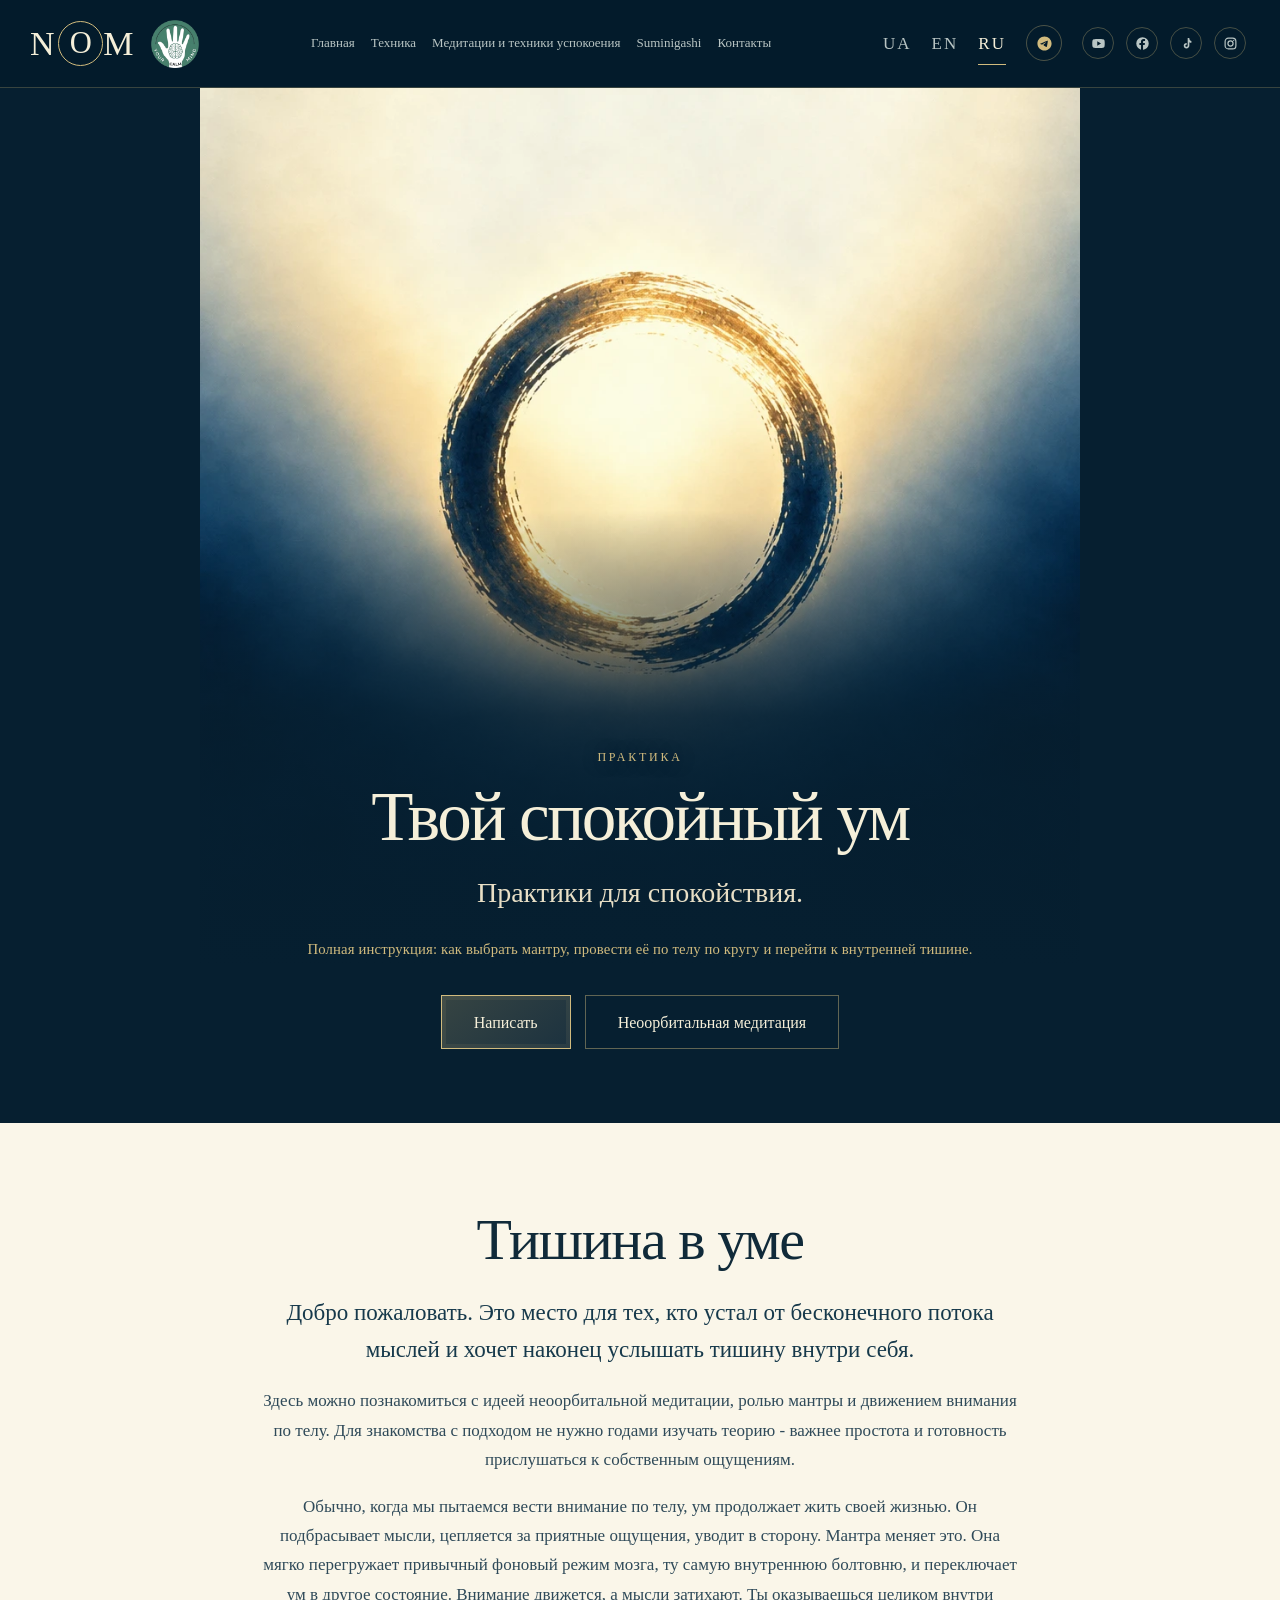
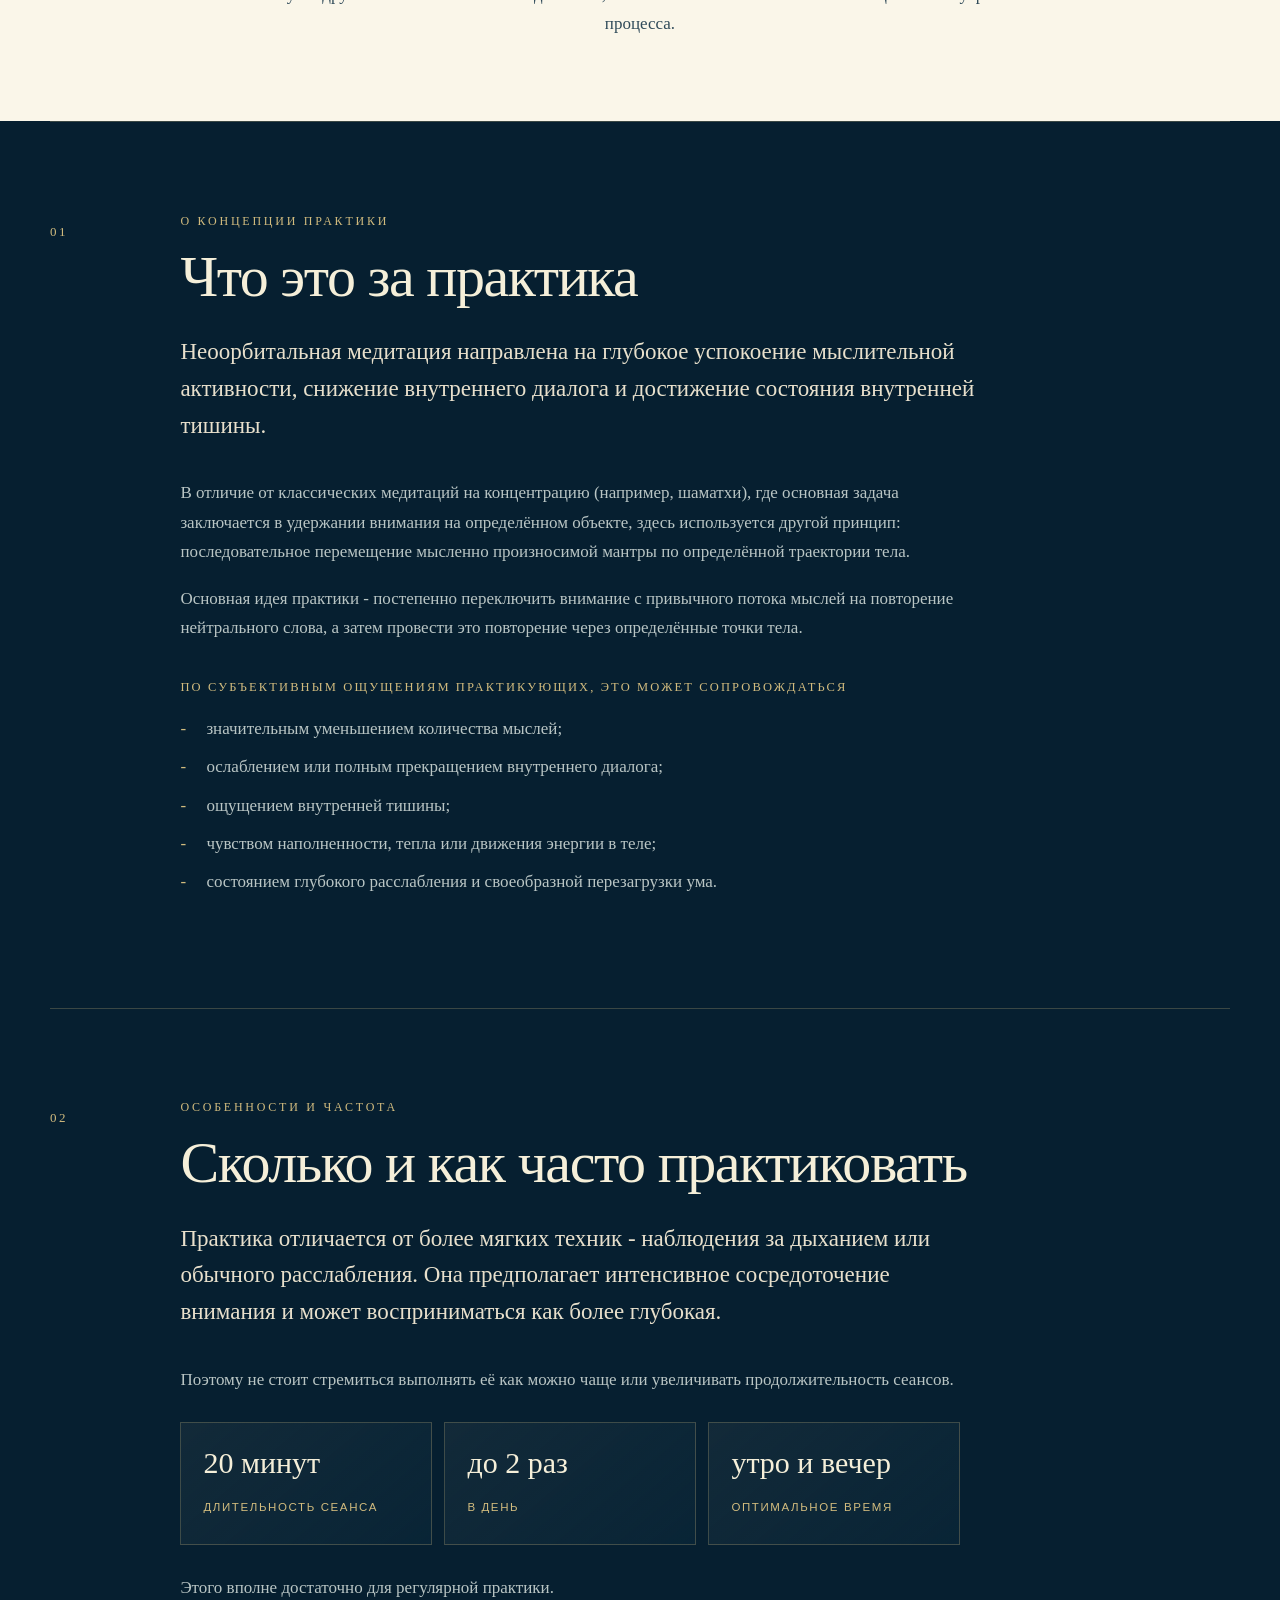
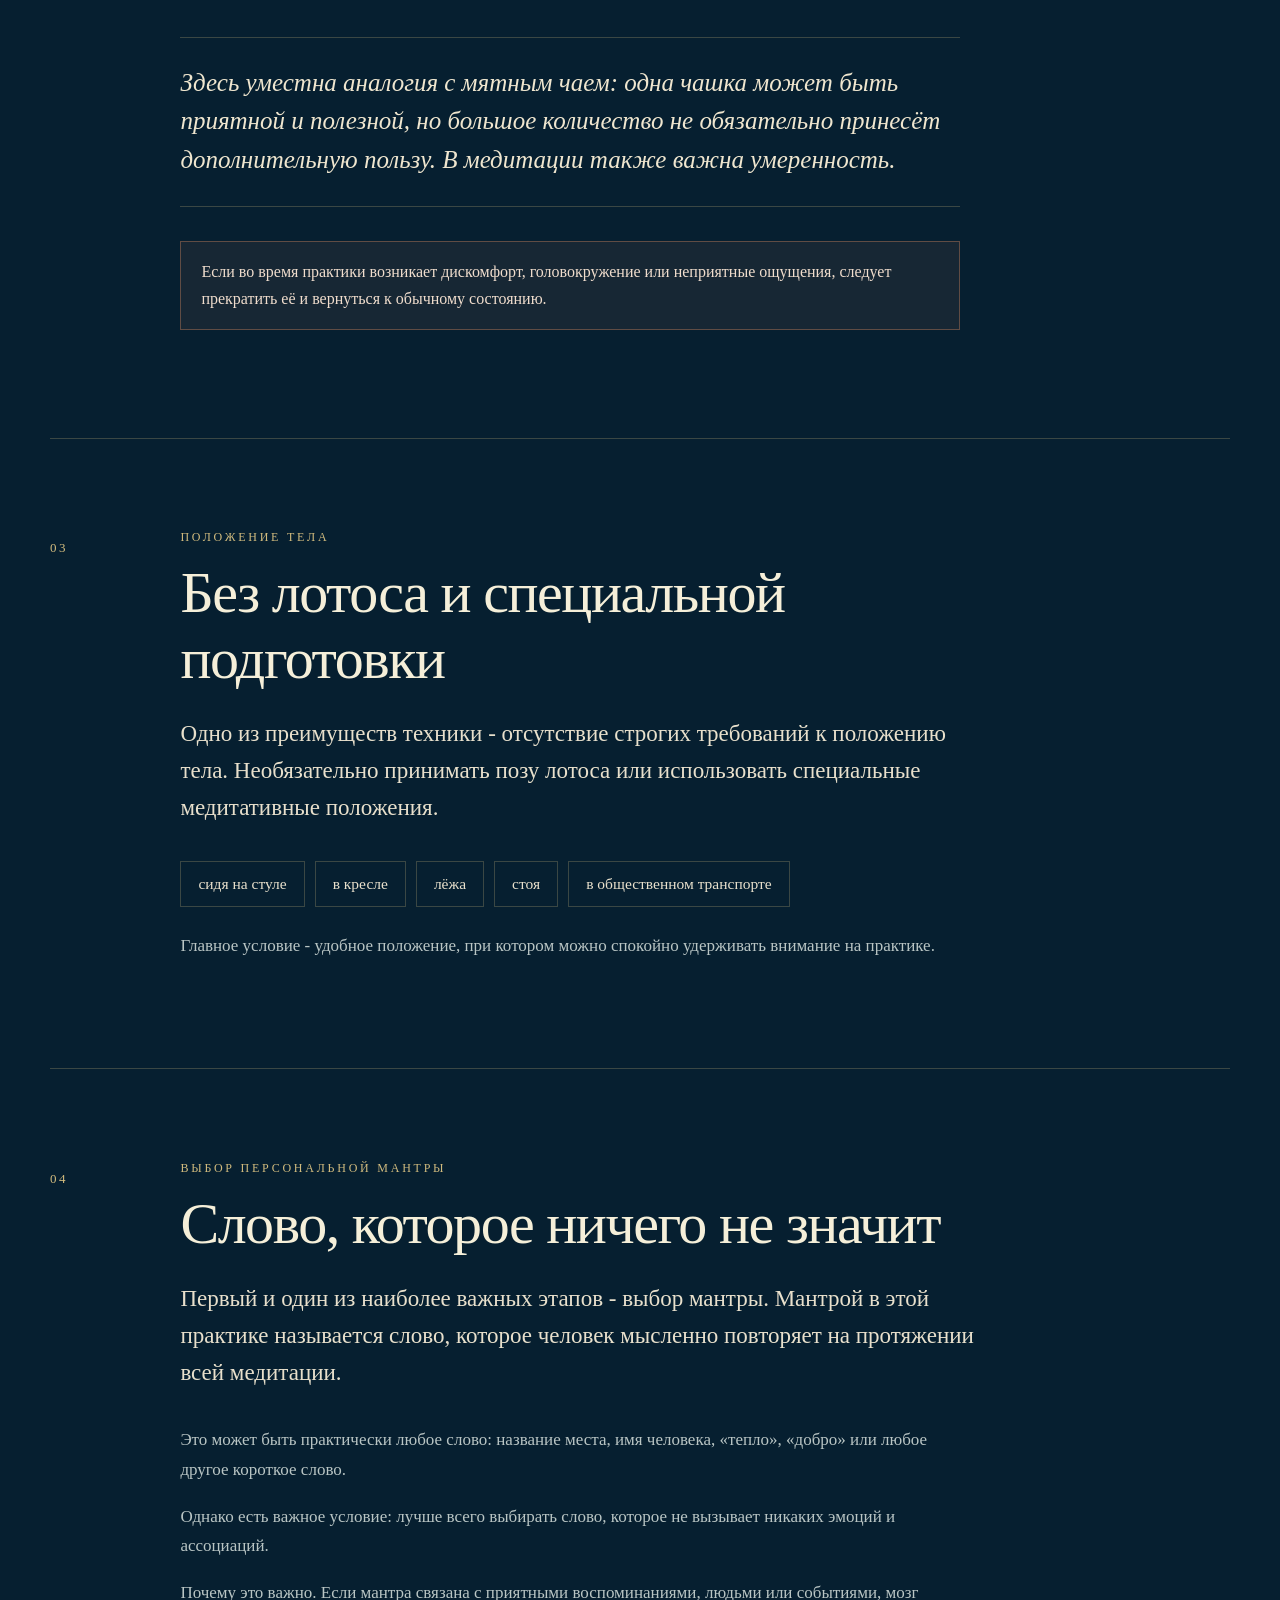
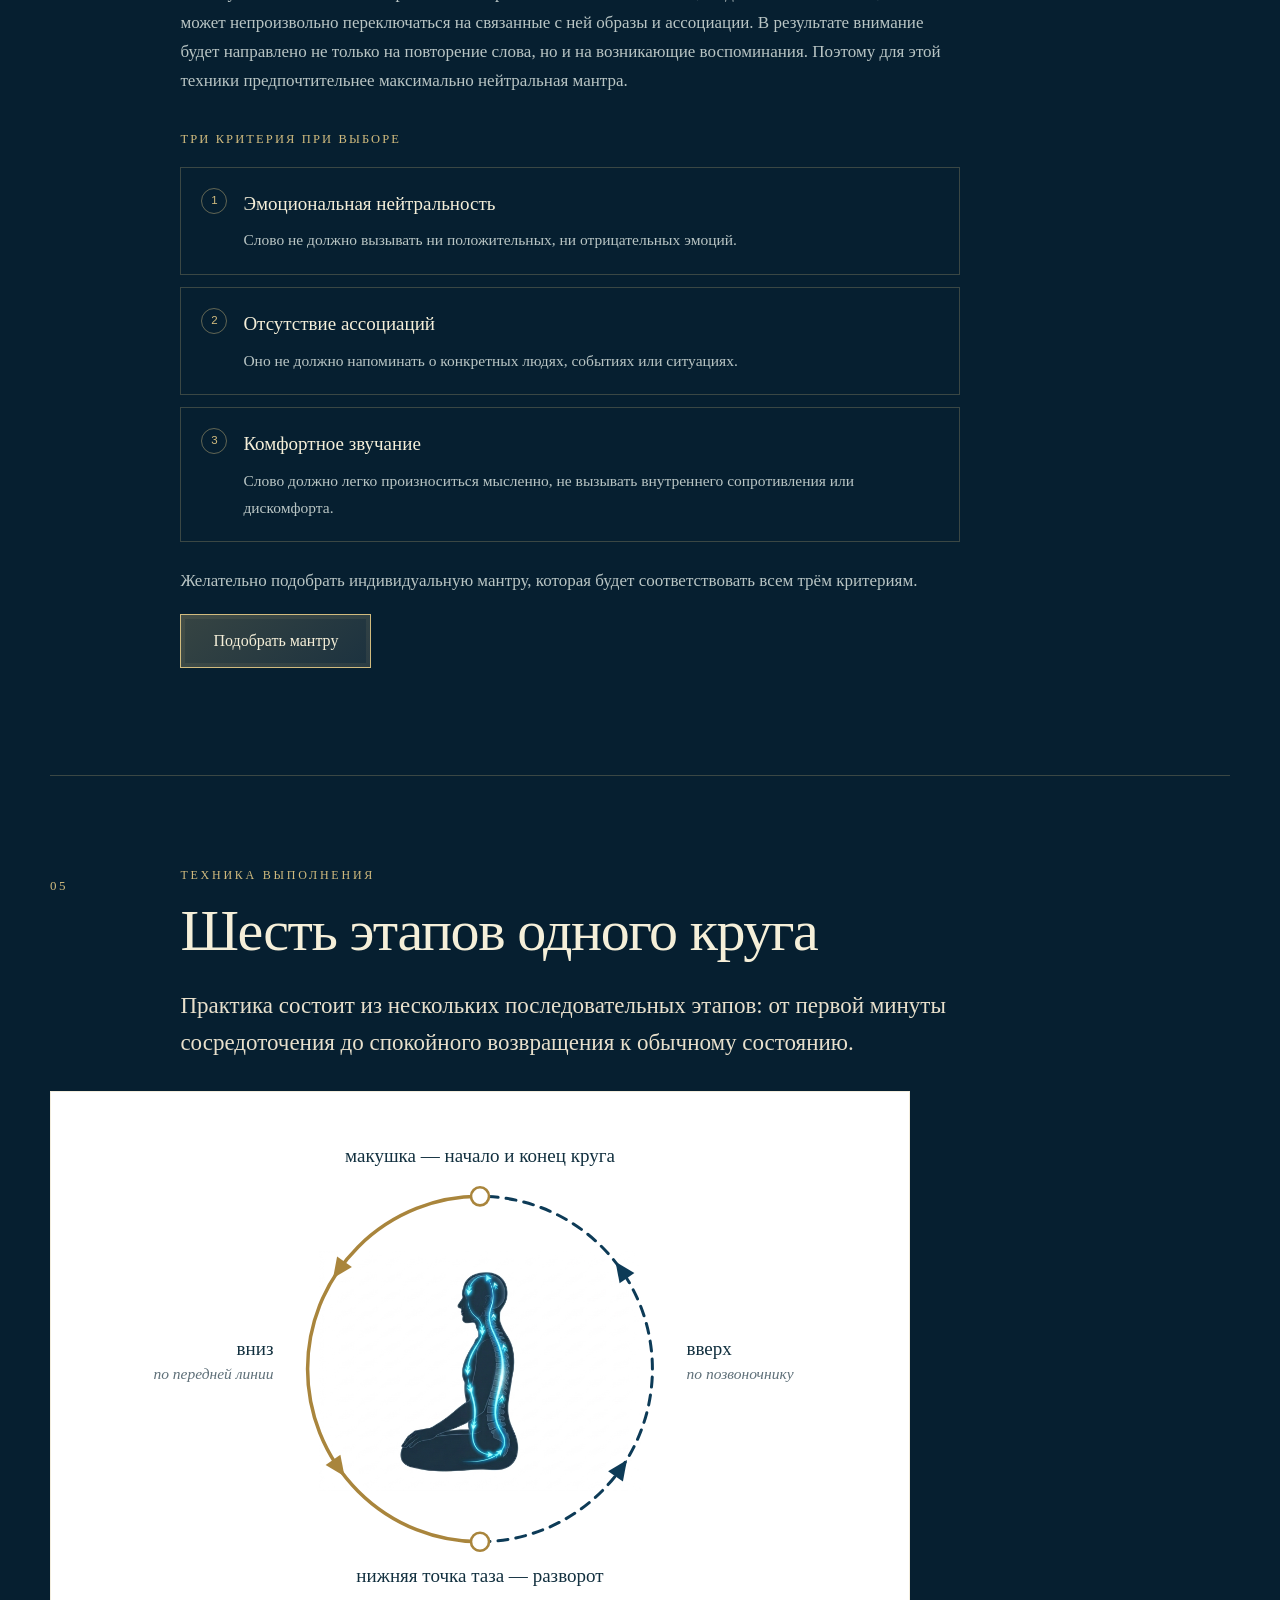
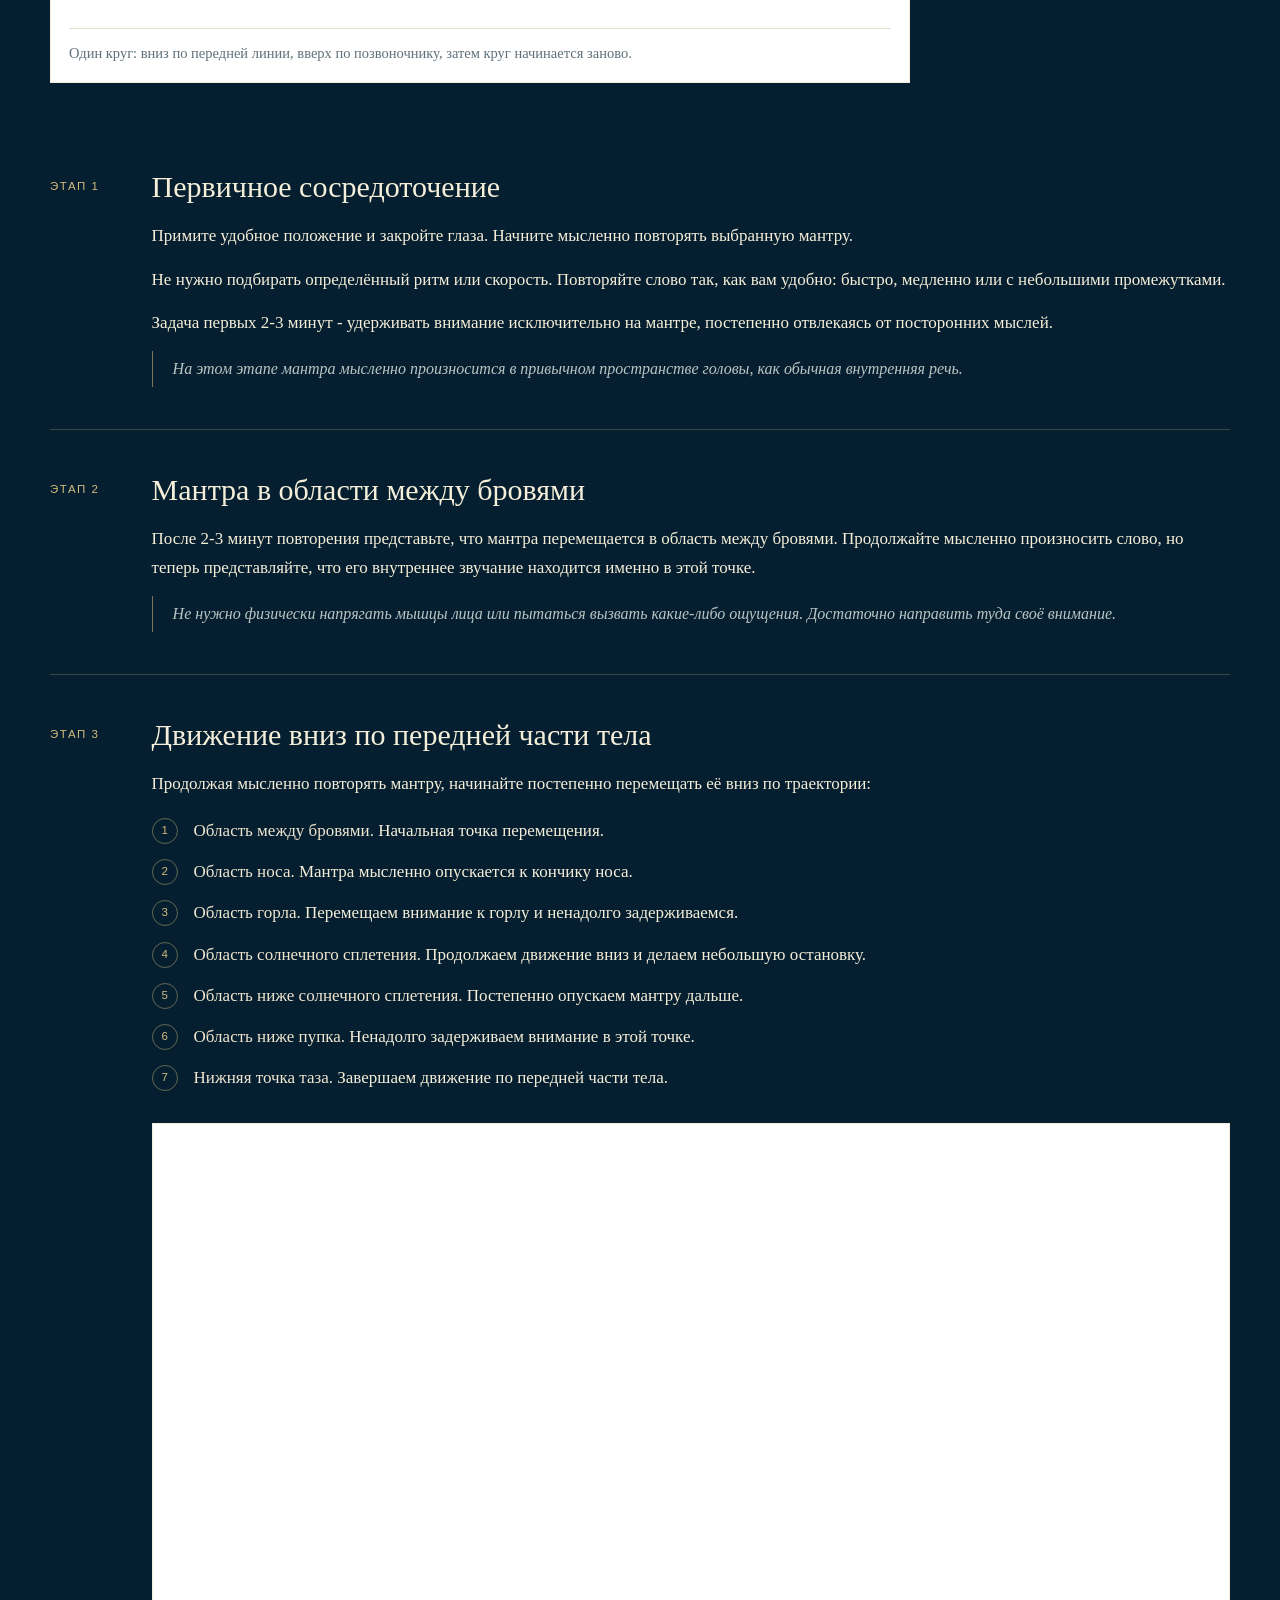
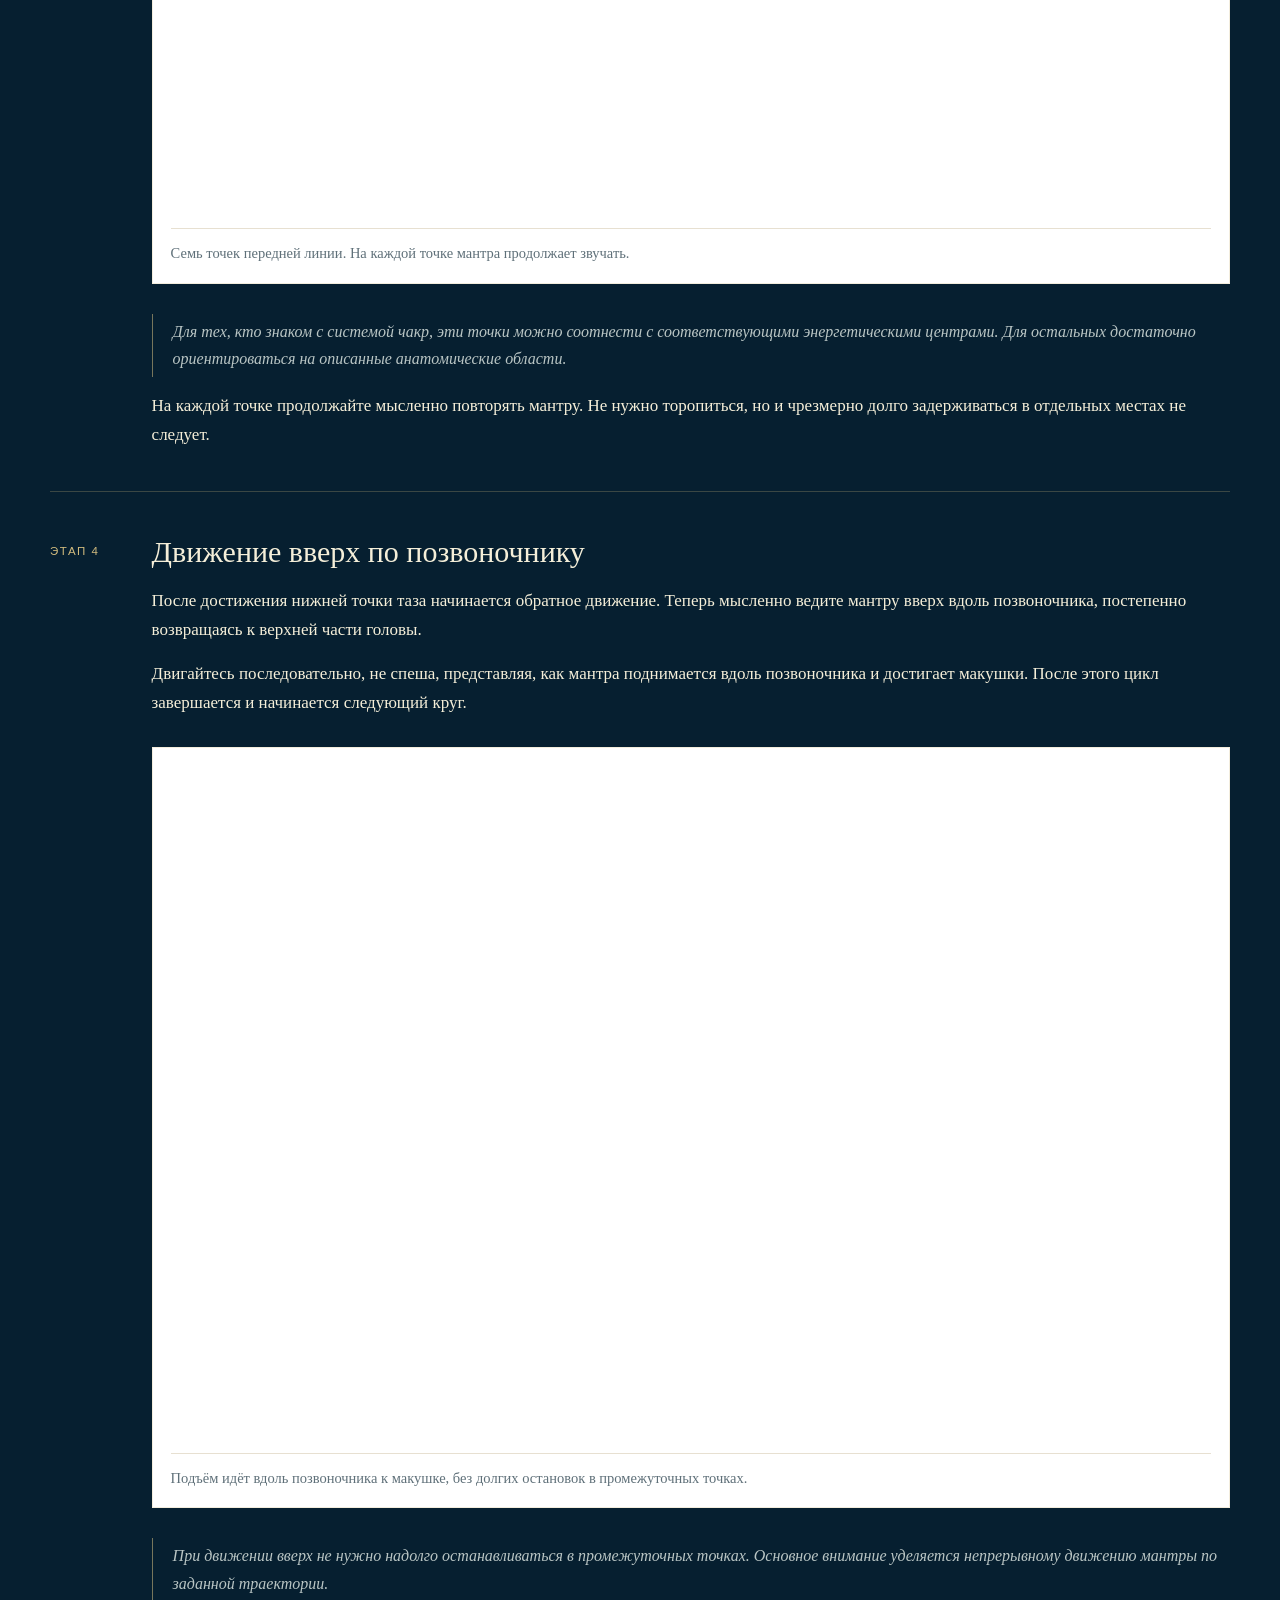
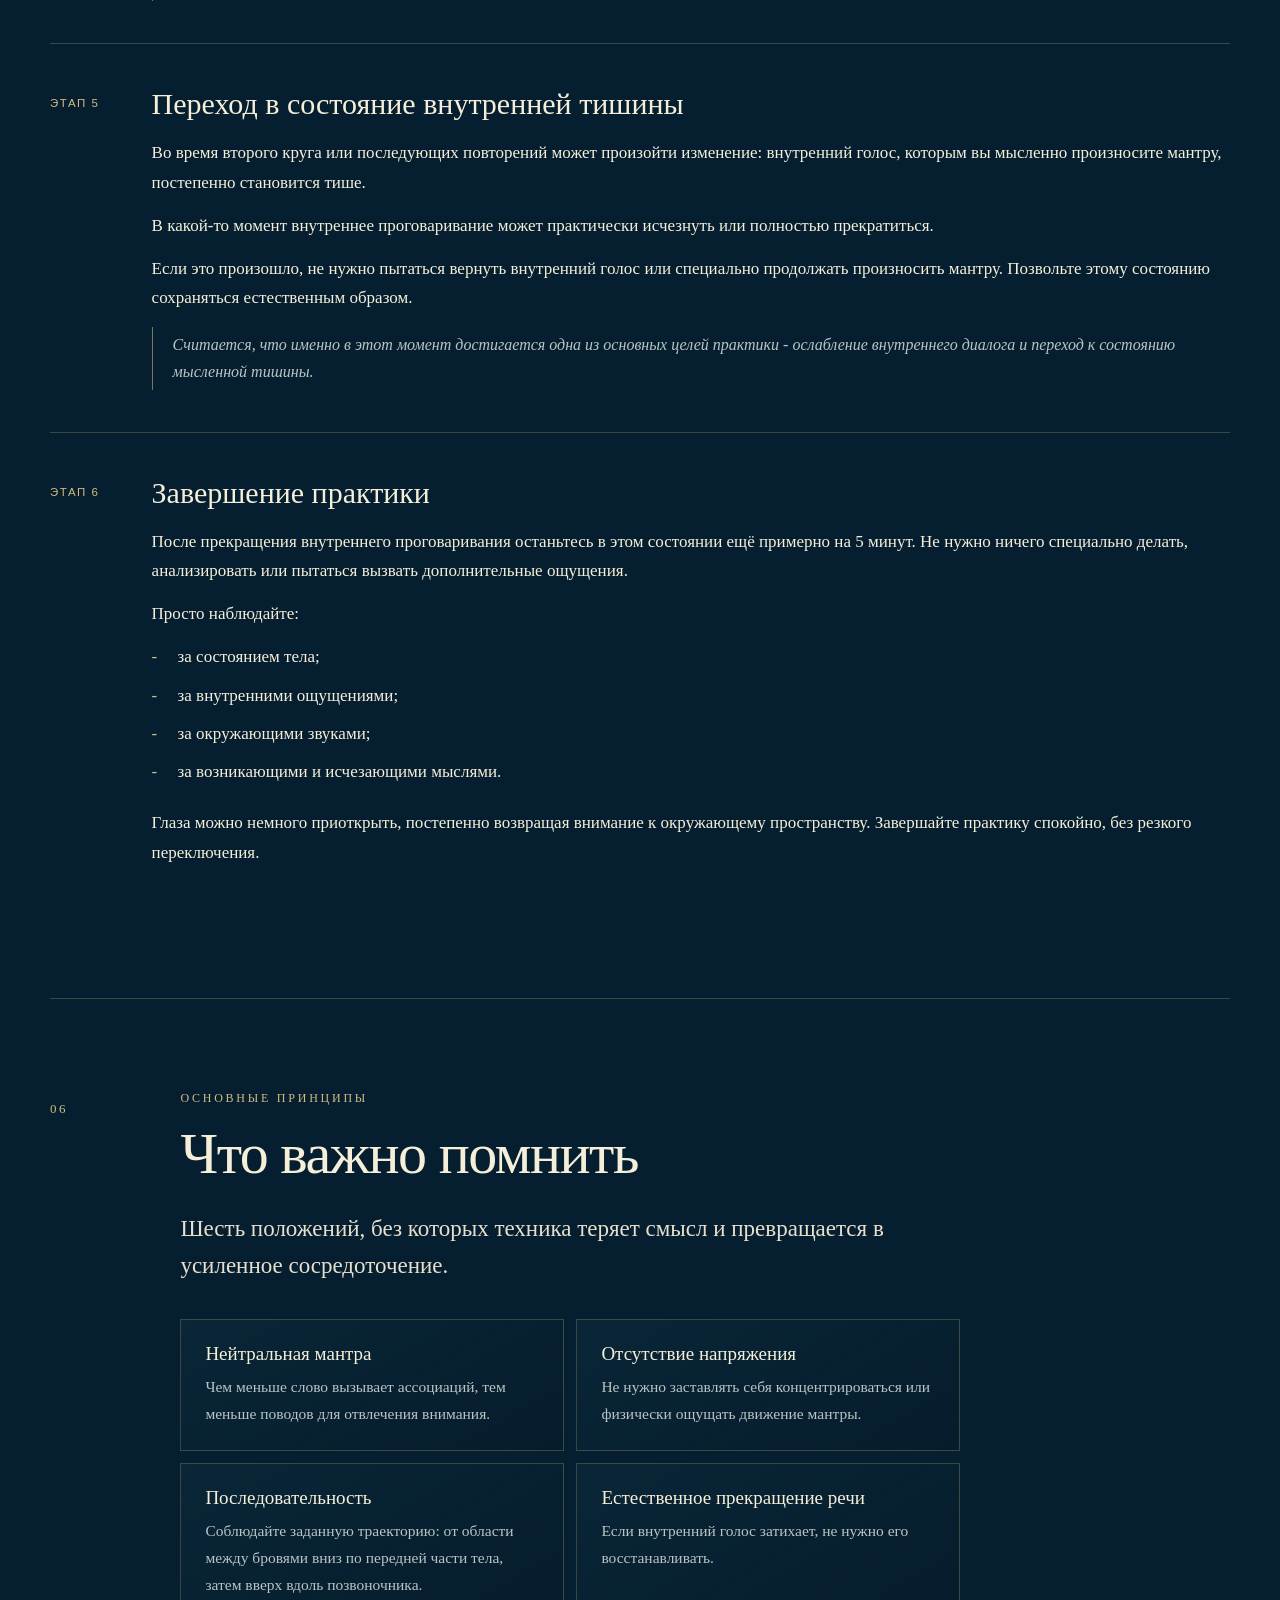
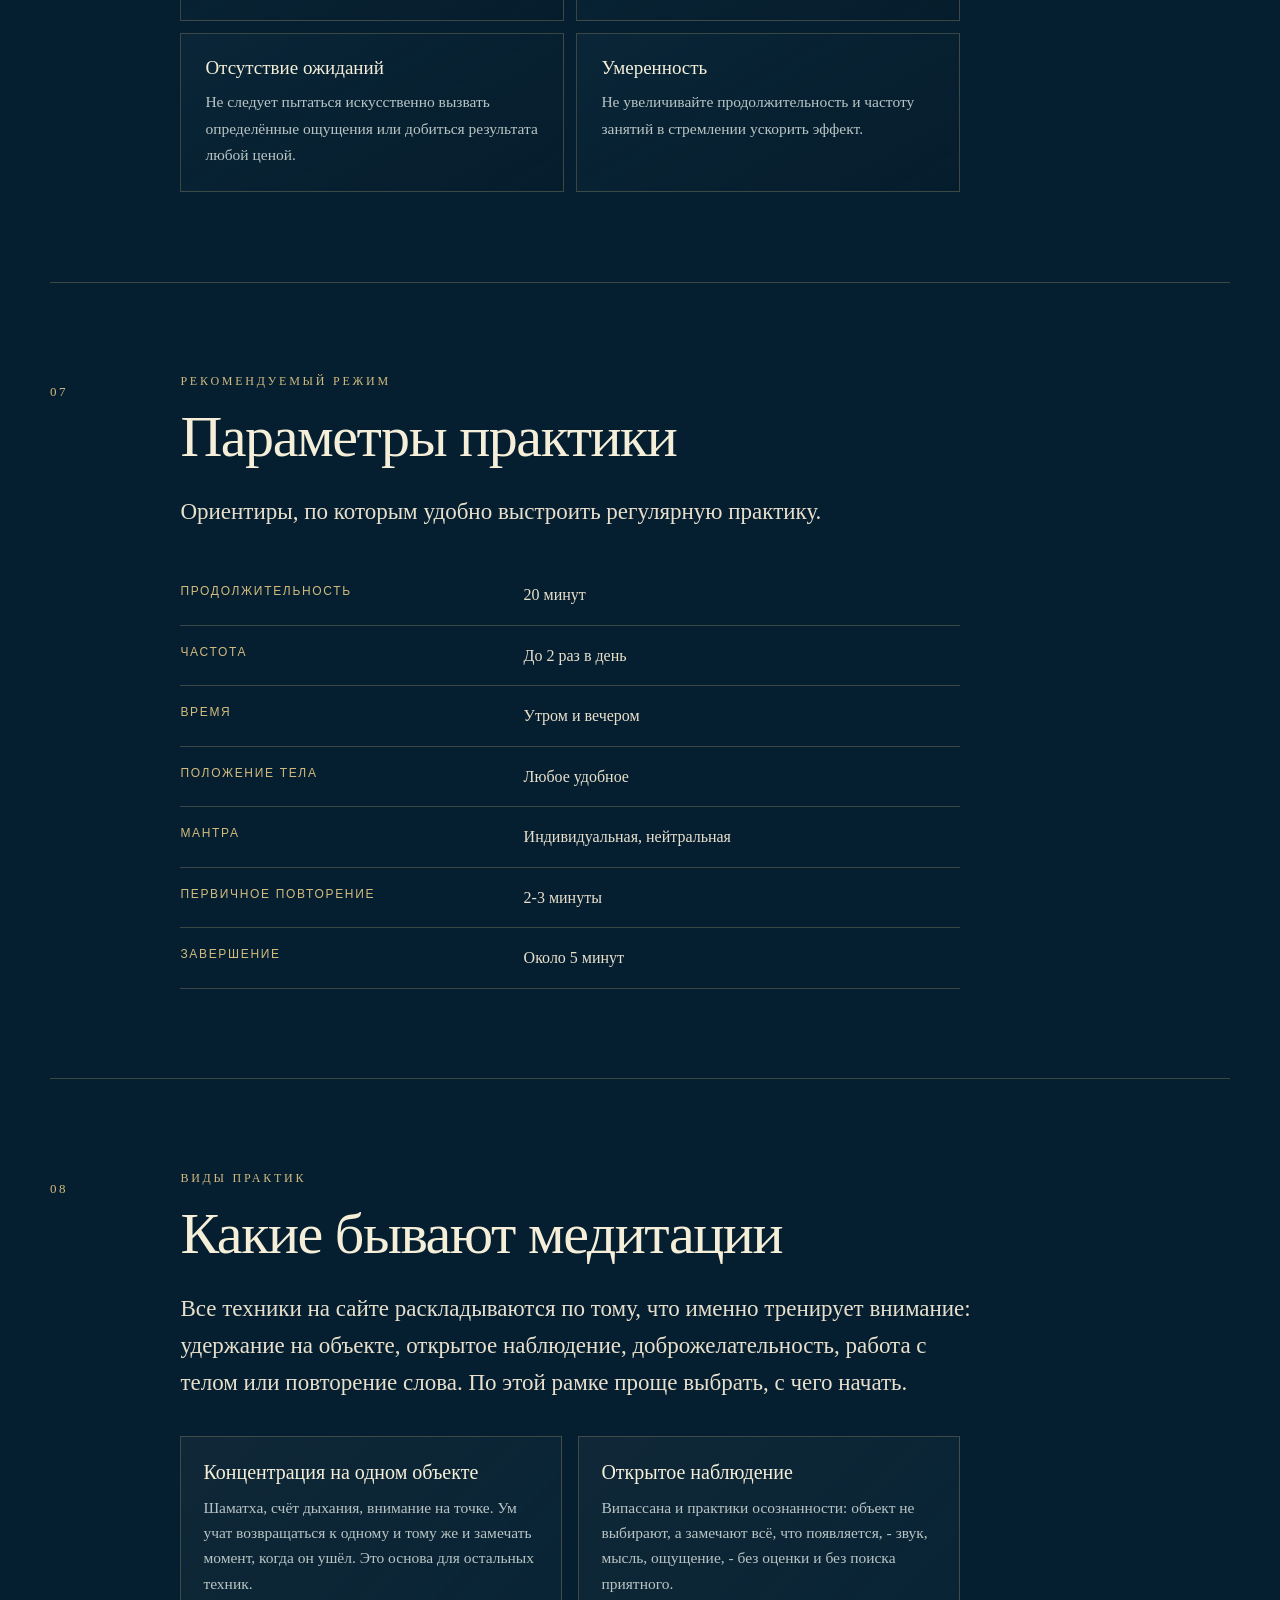
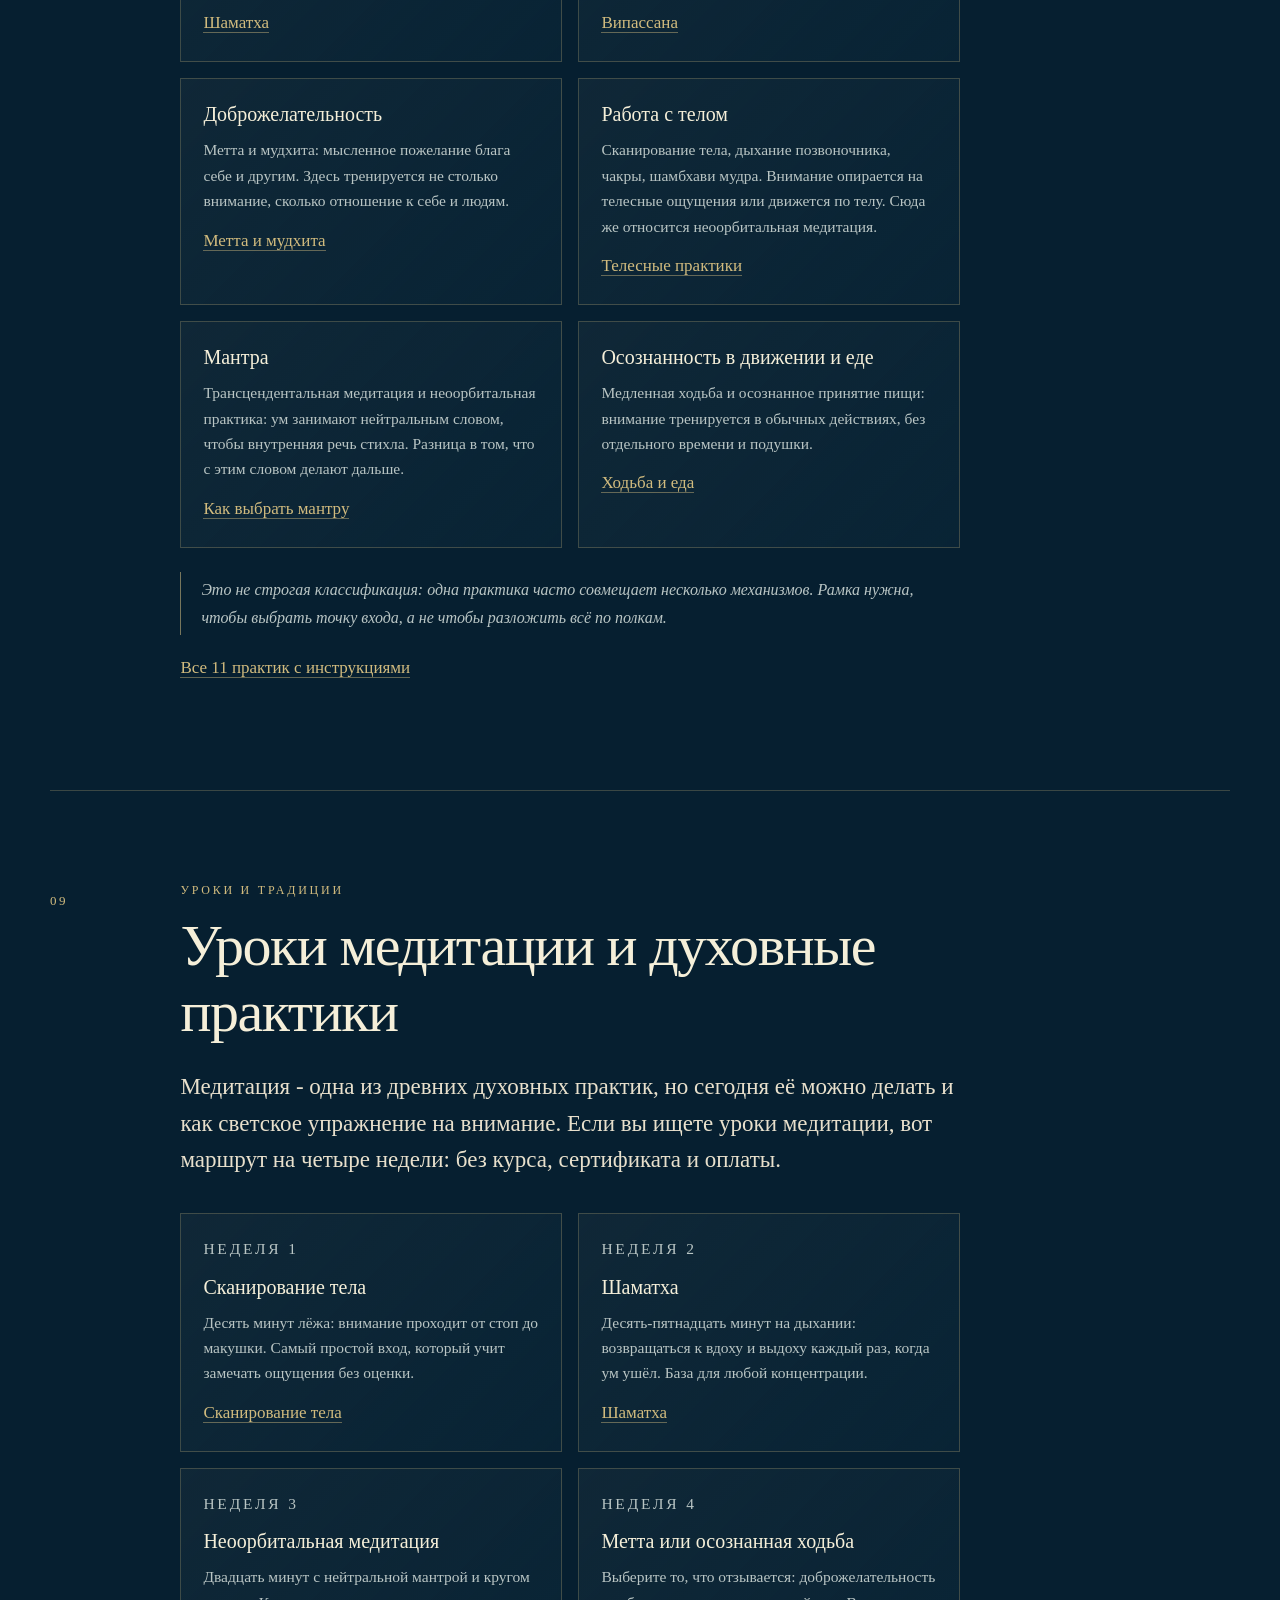
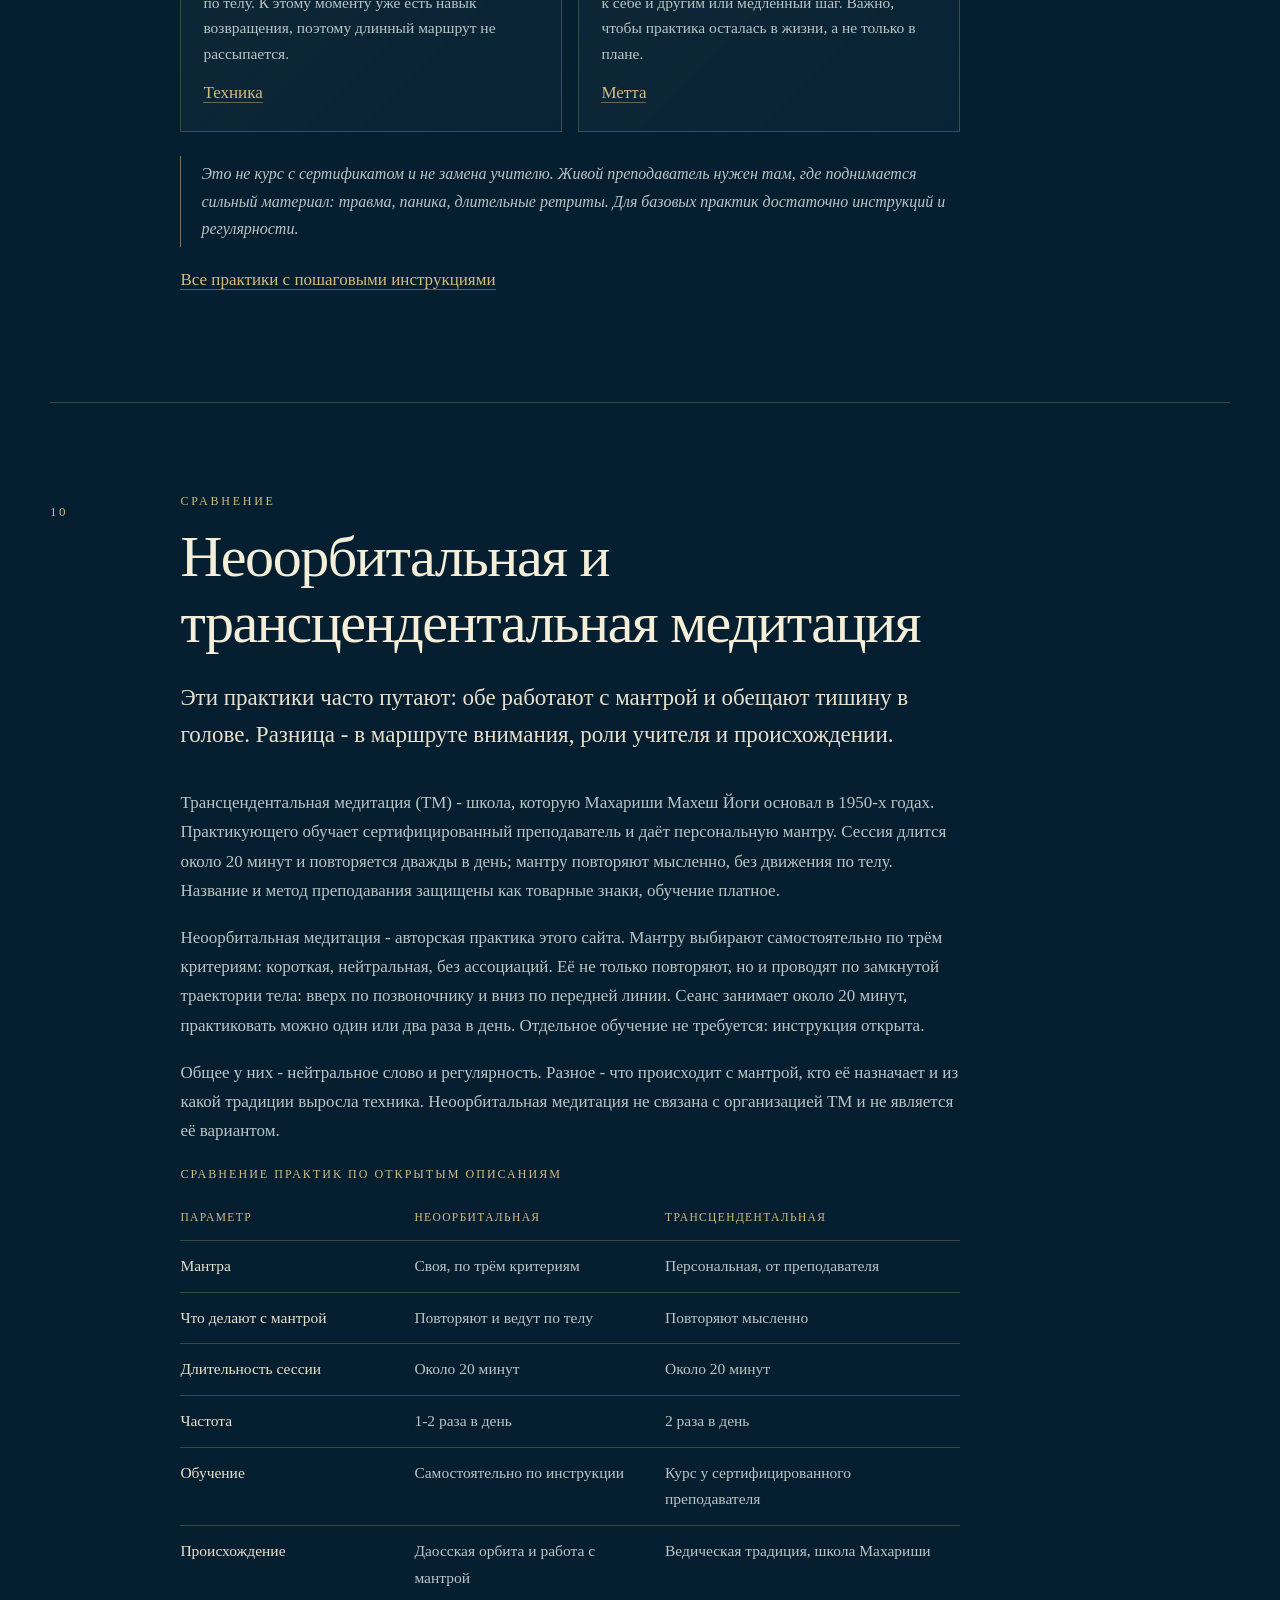
==== index.html @ 11dc0009 "Главная: новый первый экран, форма связи, кнопка подбора мантры, чистка блоков" ====
<!doctype html>
<html lang="ru">
<head>
  <meta charset="utf-8">
  <meta name="viewport" content="width=device-width, initial-scale=1">
  <meta name="theme-color" content="#061f30">
  <meta name="description" content="Пошаговая техника: как выбрать мантру, провести её по телу и успокоить ум за 20 минут. Без лотоса. 11 практик и ответы на частые вопросы.">
  <title>Неоорбитальная медитация: техника, мантра и успокоение</title>
  <link rel="icon" href="assets/neo-orbital-enso-header.webp" type="image/webp">
  <link rel="preload" href="assets/neo-orbital-enso-header.webp" as="image" type="image/webp">
  <link rel="stylesheet" href="styles.css?v=20">
  <!-- seo:start -->
  <meta name="robots" content="index, follow, max-image-preview:large, max-snippet:-1, max-video-preview:-1">
  <meta name="google-site-verification" content="X3x_r4cE2_QVfyAKcidiihhfKGlvc1Is_DU5hhui4Nc">
  <link rel="canonical" href="https://www.spokum.space/">
  <link rel="alternate" hreflang="ru" href="https://www.spokum.space/">
  <link rel="alternate" hreflang="uk" href="https://www.spokum.space/index-uk.html">
  <link rel="alternate" hreflang="en" href="https://www.spokum.space/index-en.html">
  <link rel="alternate" hreflang="x-default" href="https://www.spokum.space/">
  <meta name="keywords" content="неоорбитальная медитация, неорбитальная медитация, медитация, техника медитации, медитация для успокоения, медитация для расслабления, снятие стресса, медитация для начинающих, мантра, трансцендентальная медитация, виды медитации, практики успокоения, уроки медитации, обучение медитации, духовные практики, духовные практики для начинающих, медитативные практики">
  <meta name="author" content="Neo Orbital Meditation">
  <meta name="publisher" content="Neo Orbital Meditation">
  <meta name="color-scheme" content="dark">
  <meta property="og:type" content="website">
  <meta property="og:site_name" content="Neo Orbital Meditation">
  <meta property="og:locale" content="ru_RU">
  <meta property="og:locale:alternate" content="uk_UA">
  <meta property="og:locale:alternate" content="en_US">
  <meta property="og:title" content="Неоорбитальная медитация: техника, мантра и успокоение">
  <meta property="og:description" content="Полная инструкция: как выбрать мантру, провести её по телу по кругу и перейти к внутренней тишине. 11 практик и ответы на вопросы.">
  <meta property="og:url" content="https://www.spokum.space/">
  <meta property="og:image" content="https://www.spokum.space/assets/og/home-ru.jpg">
  <meta property="og:image:type" content="image/jpeg">
  <meta property="og:image:width" content="1200">
  <meta property="og:image:height" content="630">
  <meta property="og:image:alt" content="Неоорбитальная медитация: техника, мантра и успокоение">
  <meta name="twitter:card" content="summary_large_image">
  <meta name="twitter:title" content="Неоорбитальная медитация: техника, мантра и успокоение">
  <meta name="twitter:description" content="Полная инструкция: как выбрать мантру, провести её по телу по кругу и перейти к внутренней тишине. 11 практик и ответы на вопросы.">
  <meta name="twitter:image" content="https://www.spokum.space/assets/og/home-ru.jpg">
  <script type="application/ld+json">
  {
    "@context": "https://schema.org",
    "@graph": [
      {
        "@type": "Organization",
        "@id": "https://www.spokum.space/#organization",
        "name": "Neo Orbital Meditation",
        "alternateName": [
          "NOM",
          "Неоорбитальная медитация",
          "Неоорбітальна медитація"
        ],
        "url": "https://www.spokum.space/",
        "logo": {
          "@type": "ImageObject",
          "url": "https://www.spokum.space/assets/logo-your-mind.webp"
        },
        "email": "olegzzl@zohomail.eu",
        "sameAs": [
          "https://www.youtube.com/@spokum",
          "https://www.facebook.com/spokum.space",
          "https://www.tiktok.com/@spokum.space",
          "https://www.instagram.com/spokum.space/",
          "https://t.me/spokum_chat"
        ]
      },
      {
        "@type": "WebSite",
        "@id": "https://www.spokum.space/#website",
        "url": "https://www.spokum.space/",
        "name": "Neo Orbital Meditation",
        "alternateName": "NOM",
        "inLanguage": [
          "ru",
          "uk",
          "en"
        ],
        "publisher": {
          "@id": "https://www.spokum.space/#organization"
        }
      },
      {
        "@type": "WebPage",
        "@id": "https://www.spokum.space/#webpage",
        "url": "https://www.spokum.space/",
        "name": "Неоорбитальная медитация: техника, мантра и успокоение",
        "description": "Пошаговая техника: как выбрать мантру, провести её по телу и успокоить ум за 20 минут. Без лотоса. 11 практик и ответы на частые вопросы.",
        "inLanguage": "ru",
        "isPartOf": {
          "@id": "https://www.spokum.space/#website"
        },
        "about": {
          "@type": "Thing",
          "name": "Медитация"
        },
        "primaryImageOfPage": {
          "@type": "ImageObject",
          "url": "https://www.spokum.space/assets/og/home-ru.jpg",
          "width": 1200,
          "height": 630
        },
        "dateModified": "2026-11-25",
        "publisher": {
          "@id": "https://www.spokum.space/#organization"
        },
        "mainEntity": {
          "@id": "https://www.spokum.space/#faq"
        }
      },
      {
        "@type": "FAQPage",
        "@id": "#faq",
        "inLanguage": "ru",
        "mainEntity": [
          {
            "@type": "Question",
            "name": "Что такое неоорбитальная медитация?",
            "acceptedAnswer": {
              "@type": "Answer",
              "text": "Авторская техника успокоения ума: нейтральную мантру мысленно повторяют и проводят по замкнутому маршруту тела - вверх по позвоночнику и вниз по передней линии. Цель - снизить внутренний диалог и прийти к тишине, не подавляя мысли."
            }
          },
          {
            "@type": "Question",
            "name": "Чем она отличается от концентрации на дыхании?",
            "acceptedAnswer": {
              "@type": "Answer",
              "text": "В концентрации внимание держат на одном объекте - дыхании или точке. Здесь объект движется: мантра идёт по маршруту, и уму труднее провалиться в случайную мысль."
            }
          },
          {
            "@type": "Question",
            "name": "Сколько нужно практиковать, чтобы заметить эффект?",
            "acceptedAnswer": {
              "@type": "Answer",
              "text": "Ориентир - 20 минут один или два раза в день. Первые изменения обычно замечают через две-четыре недели: становится легче ловить момент, когда ум ушёл. Это субъективный опыт, отдельных исследований именно этой техники нет."
            }
          },
          {
            "@type": "Question",
            "name": "Можно ли практиковать без учителя?",
            "acceptedAnswer": {
              "@type": "Answer",
              "text": "Да. Инструкции на сайте достаточно для базовой практики. Учитель нужен там, где поднимается сильный материал: травма, паника, длительные ретриты."
            }
          },
          {
            "@type": "Question",
            "name": "С чего начать, если я никогда не медитировал?",
            "acceptedAnswer": {
              "@type": "Answer",
              "text": "С десяти минут в день и простой практики: сканирование тела или шаматха. Неоорбитальную медитацию лучше пробовать, когда уже есть привычка возвращать внимание: у неё длинный маршрут и больше простора для отвлечения."
            }
          },
          {
            "@type": "Question",
            "name": "Помогает ли практика от стресса и тревоги?",
            "acceptedAnswer": {
              "@type": "Answer",
              "text": "Расслабление и замедление дыхания действительно снижают физиологическое возбуждение, а регулярная тренировка внимания меняет реакцию на стресс. Но это не лечение: при тревожном расстройстве или депрессии практика идёт вместе с терапией и врачом."
            }
          },
          {
            "@type": "Question",
            "name": "Это религиозная практика?",
            "acceptedAnswer": {
              "@type": "Answer",
              "text": "Нет. Техника выросла из даосской работы с телом и мантрой, но не требует веры, обрядов или принадлежности к школе. Это упражнение на внимание, а не вероучение."
            }
          },
          {
            "@type": "Question",
            "name": "Кому не подходит?",
            "acceptedAnswer": {
              "@type": "Answer",
              "text": "При тревоге, депрессии, психозе в анамнезе, эпилепсии и после черепно-мозговых травм стоит сначала поговорить с врачом. Если во время практики возникает головокружение, боль или сильный дискомфорт, сессию прекращают."
            }
          },
          {
            "@type": "Question",
            "name": "Медитация - это духовная практика?",
            "acceptedAnswer": {
              "@type": "Answer",
              "text": "Исторически да: почти все техники на сайте выросли из религиозных традиций - даосской, буддийской, ведической. Но верить в них не обязательно: упражнение работает с вниманием и телом, а традицию можно читать как культурный контекст."
            }
          },
          {
            "@type": "Question",
            "name": "Нужны ли уроки медитации или можно учиться самому?",
            "acceptedAnswer": {
              "@type": "Answer",
              "text": "Для базовых практик достаточно пошаговых инструкций и регулярности. Уроки полезны, когда нужен внешний ритм и обратная связь; учитель - когда поднимается сильный материал. Начать можно с маршрута на четыре недели выше."
            }
          },
          {
            "@type": "Question",
            "name": "Это то же самое, что трансцендентальная медитация?",
            "acceptedAnswer": {
              "@type": "Answer",
              "text": "Нет. Общее - нейтральная мантра и регулярность. В ТМ мантру даёт преподаватель и её только повторяют; здесь мантру выбирают самостоятельно и ведут по телу."
            }
          },
          {
            "@type": "Question",
            "name": "Как правильно: неоорбитальная или неорбитальная?",
            "acceptedAnswer": {
              "@type": "Answer",
              "text": "Правильно - неоорбитальная: от «нео» и «орбита». Вариант «неорбитальная» встречается в поиске, но это опечатка."
            }
          }
        ]
      }
    ]
  }
  </script>
  <!-- seo:end -->
</head>
<body class="page-manual">
  <a class="skip-link" href="#main-content">Перейти к содержимому</a>

  <header class="site-header">
    <a class="brand" href="#top" aria-label="Neo Orbital Meditation - на главную">
      <span>N</span><span class="brand-orbit">O</span><span>M</span>
    </a>
    <nav class="primary-nav" id="primary-nav" aria-label="Основная навигация">
      <ul id="nav-list"></ul>
    </nav>
    <div class="header-actions">
      <div class="language-switch" role="group" aria-label="Language / Язык">
        <a href="index-uk.html">UA</a>
        <a href="index-en.html">EN</a>
        <a href="index.html" aria-current="true">RU</a>
      </div>
      <a class="header-tg" href="https://t.me/spokum_chat" target="_blank" rel="noopener noreferrer" title="Telegram - @spokum_chat" aria-label="Telegram-чат сообщества"><svg viewBox="0 0 24 24" aria-hidden="true" focusable="false"><path d="M12 2C6.48 2 2 6.48 2 12s4.48 10 10 10 10-4.48 10-10S17.52 2 12 2Zm4.64 6.8c-.15 1.58-.8 5.42-1.13 7.19-.14.75-.42 1-.68 1.03-.58.05-1.02-.38-1.58-.75-.88-.58-1.38-.94-2.23-1.5-.99-.65-.35-1.01.22-1.59.15-.15 2.71-2.48 2.76-2.69a.2.2 0 0 0-.05-.18c-.06-.05-.14-.03-.21-.02-.09.02-1.49.95-4.22 2.79-.4.27-.76.41-1.08.4-.36-.01-1.04-.2-1.55-.37-.63-.2-1.12-.31-1.08-.66.02-.18.27-.36.74-.55 2.92-1.27 4.86-2.11 5.83-2.52 2.77-1.16 3.35-1.36 3.73-1.37.08 0 .27.02.39.12.1.08.13.19.14.27-.01.06.01.24 0 .26Z"/></svg></a>
      <nav class="social social--header" aria-label="Соцсети в шапке">
        <a href="https://www.youtube.com/@spokum" target="_blank" rel="noopener noreferrer" title="YouTube - @spokum" aria-label="YouTube - @spokum"><svg viewBox="0 0 24 24" aria-hidden="true" focusable="false"><path fill-rule="evenodd" d="M21.6 7.2a2.8 2.8 0 0 0-2-2C17.8 4.7 12 4.7 12 4.7s-5.8 0-7.6.5a2.8 2.8 0 0 0-2 2C2 9 2 12 2 12s0 3 .4 4.8a2.8 2.8 0 0 0 2 2c1.8.5 7.6.5 7.6.5s5.8 0 7.6-.5a2.8 2.8 0 0 0 2-2C22 15 22 12 22 12s0-3-.4-4.8ZM10 15.5v-7l6 3.5-6 3.5Z"/></svg></a>
        <a href="https://www.facebook.com/spokum.space" target="_blank" rel="noopener noreferrer" title="Facebook - spokum.space" aria-label="Facebook - spokum.space"><svg viewBox="0 0 24 24" aria-hidden="true" focusable="false"><path fill-rule="evenodd" d="M12 2a10 10 0 1 0 0 20 10 10 0 0 0 0-20Zm.9 20v-7.8h2.6l.4-3h-3V9.3c0-.9.25-1.5 1.55-1.5h1.65V5.1c-.3-.04-1.3-.13-2.45-.13-2.43 0-4.1 1.48-4.1 4.2v2.03H7v3h2.55V22h3.35Z"/></svg></a>
        <a href="https://www.tiktok.com/@spokum.space" target="_blank" rel="noopener noreferrer" title="TikTok - @spokum.space" aria-label="TikTok - @spokum.space"><svg viewBox="0 0 24 24" aria-hidden="true" focusable="false"><path d="M16.6 3h-2.7v12.2c0 1.2-.75 2-1.85 2-1 0-1.8-.7-1.8-1.7 0-1.1.9-1.7 2.1-1.5v-2.8c-2.8-.1-4.8 1.7-4.8 4.3 0 2.5 1.9 4.3 4.4 4.3 2.7 0 4.6-2 4.6-4.7V9.9c1 .6 2.1.9 3.3.8V8c-1.9-.3-3-1.7-3.3-3.6V3Z"/></svg></a>
        <a href="https://www.instagram.com/spokum.space/" target="_blank" rel="noopener noreferrer" title="Instagram - spokum.space" aria-label="Instagram - spokum.space"><svg viewBox="0 0 24 24" style="fill:none" stroke="currentColor" stroke-width="1.9" aria-hidden="true" focusable="false"><rect x="3.4" y="3.4" width="17.2" height="17.2" rx="5.2"/><circle cx="12" cy="12" r="4.1"/><circle cx="17.1" cy="6.9" r="1.05" fill="currentColor" stroke="none"/></svg></a>
          <a href="https://t.me/spokum_chat" target="_blank" rel="noopener noreferrer" title="Telegram - @spokum_chat" aria-label="Telegram - @spokum_chat"><svg viewBox="0 0 24 24" aria-hidden="true" focusable="false"><path d="M12 2C6.48 2 2 6.48 2 12s4.48 10 10 10 10-4.48 10-10S17.52 2 12 2Zm4.64 6.8c-.15 1.58-.8 5.42-1.13 7.19-.14.75-.42 1-.68 1.03-.58.05-1.02-.38-1.58-.75-.88-.58-1.38-.94-2.23-1.5-.99-.65-.35-1.01.22-1.59.15-.15 2.71-2.48 2.76-2.69a.2.2 0 0 0-.05-.18c-.06-.05-.14-.03-.21-.02-.09.02-1.49.95-4.22 2.79-.4.27-.76.41-1.08.4-.36-.01-1.04-.2-1.55-.37-.63-.2-1.12-.31-1.08-.66.02-.18.27-.36.74-.55 2.92-1.27 4.86-2.11 5.83-2.52 2.77-1.16 3.35-1.36 3.73-1.37.08 0 .27.02.39.12.1.08.13.19.14.27-.01.06.01.24 0 .26Z"/></svg></a>
        </nav>
      <button class="menu-toggle" id="menu-toggle" type="button" aria-expanded="false" aria-controls="primary-nav" aria-label="Открыть меню">
        <span></span><span></span><span></span>
      </button>
    </div>
  </header>

  <main id="main-content">
    <section class="hero hero-manual" id="top" aria-labelledby="hero-title">
      <div class="hero-art" aria-hidden="true">
        <img class="hero-image" src="assets/neo-orbital-enso-header.webp" alt="" width="1024" height="1024" fetchpriority="high">
        <div class="hero-shade"></div>
      </div>
      <div class="hero-copy">
        <p class="eyebrow">Практика</p>
        <h1 id="hero-title">Твой спокойный ум</h1>
        <p class="hero-sub">Практики для спокойствия.</p>
        <p class="hero-note">Полная инструкция: как выбрать мантру, провести её по телу по кругу и перейти к внутренней тишине.</p>
        <div class="hero-actions">
          <a class="hero-cta" href="#contact">Написать</a>
          <a class="hero-cta hero-cta--ghost" href="#concept">Неоорбитальная медитация</a>
        </div>
      </div>
    </section>

    <section class="intro-band" id="intro" aria-labelledby="intro-band-title">
      <div class="intro-band-inner">
        <h2 id="intro-band-title">Тишина в уме</h2>
        <p class="intro-band-lead">Добро пожаловать. Это место для тех, кто устал от бесконечного потока мыслей и хочет наконец услышать тишину внутри себя.</p>
        <p>Здесь можно познакомиться с идеей неоорбитальной медитации, ролью мантры и движением внимания по телу. Для знакомства с подходом не нужно годами изучать теорию - важнее простота и готовность прислушаться к собственным ощущениям.</p>
        <p>Обычно, когда мы пытаемся вести внимание по телу, ум продолжает жить своей жизнью. Он подбрасывает мысли, цепляется за приятные ощущения, уводит в сторону. Мантра меняет это. Она мягко перегружает привычный фоновый режим мозга, ту самую внутреннюю болтовню, и переключает ум в другое состояние. Внимание движется, а мысли затихают. Ты оказываешься целиком внутри процесса.</p>
      </div>
    </section>

    <div class="manual">

      <section class="chapter" id="concept" aria-labelledby="concept-title">
        <div class="chapter-head">
          <p class="chapter-num" aria-hidden="true">01</p>
          <div>
            <p class="section-kicker">О концепции практики</p>
            <h2 id="concept-title">Что это за практика</h2>
            <p class="chapter-lead">Неоорбитальная медитация направлена на глубокое успокоение мыслительной активности, снижение внутреннего диалога и достижение состояния внутренней тишины.</p>
          </div>
        </div>
        <div class="chapter-body">
          <p>В отличие от классических медитаций на концентрацию (например, шаматхи), где основная задача заключается в удержании внимания на определённом объекте, здесь используется другой принцип: последовательное перемещение мысленно произносимой мантры по определённой траектории тела.</p>
          <p>Основная идея практики - постепенно переключить внимание с привычного потока мыслей на повторение нейтрального слова, а затем провести это повторение через определённые точки тела.</p>

          <h3 class="sub-title">По субъективным ощущениям практикующих, это может сопровождаться</h3>
          <ul class="dash-list">
            <li>значительным уменьшением количества мыслей;</li>
            <li>ослаблением или полным прекращением внутреннего диалога;</li>
            <li>ощущением внутренней тишины;</li>
            <li>чувством наполненности, тепла или движения энергии в теле;</li>
            <li>состоянием глубокого расслабления и своеобразной перезагрузки ума.</li>
          </ul>

        </div>
      </section>

      <section class="chapter" id="frequency" aria-labelledby="frequency-title">
        <div class="chapter-head">
          <p class="chapter-num" aria-hidden="true">02</p>
          <div>
            <p class="section-kicker">Особенности и частота</p>
            <h2 id="frequency-title">Сколько и как часто практиковать</h2>
            <p class="chapter-lead">Практика отличается от более мягких техник - наблюдения за дыханием или обычного расслабления. Она предполагает интенсивное сосредоточение внимания и может восприниматься как более глубокая.</p>
          </div>
        </div>
        <div class="chapter-body">
          <p>Поэтому не стоит стремиться выполнять её как можно чаще или увеличивать продолжительность сеансов.</p>

          <ul class="metrics">
            <li class="metric"><strong>20 минут</strong><span>длительность сеанса</span></li>
            <li class="metric"><strong>до 2 раз</strong><span>в день</span></li>
            <li class="metric"><strong>утро и вечер</strong><span>оптимальное время</span></li>
          </ul>

          <p>Этого вполне достаточно для регулярной практики.</p>

          <blockquote class="pullquote">
            <p>Здесь уместна аналогия с мятным чаем: одна чашка может быть приятной и полезной, но большое количество не обязательно принесёт дополнительную пользу. В медитации также важна умеренность.</p>
          </blockquote>

          <p class="warning">Если во время практики возникает дискомфорт, головокружение или неприятные ощущения, следует прекратить её и вернуться к обычному состоянию.</p>
        </div>
      </section>

      <section class="chapter" id="posture" aria-labelledby="posture-title">
        <div class="chapter-head">
          <p class="chapter-num" aria-hidden="true">03</p>
          <div>
            <p class="section-kicker">Положение тела</p>
            <h2 id="posture-title">Без лотоса и специальной подготовки</h2>
            <p class="chapter-lead">Одно из преимуществ техники - отсутствие строгих требований к положению тела. Необязательно принимать позу лотоса или использовать специальные медитативные положения.</p>
          </div>
        </div>
        <div class="chapter-body">
          <ul class="chips">
            <li>сидя на стуле</li>
            <li>в кресле</li>
            <li>лёжа</li>
            <li>стоя</li>
            <li>в общественном транспорте</li>
          </ul>
          <p>Главное условие - удобное положение, при котором можно спокойно удерживать внимание на практике.</p>
        </div>
      </section>

      <section class="chapter" id="mantra" aria-labelledby="mantra-title">
        <div class="chapter-head">
          <p class="chapter-num" aria-hidden="true">04</p>
          <div>
            <p class="section-kicker">Выбор персональной мантры</p>
            <h2 id="mantra-title">Слово, которое ничего не значит</h2>
            <p class="chapter-lead">Первый и один из наиболее важных этапов - выбор мантры. Мантрой в этой практике называется слово, которое человек мысленно повторяет на протяжении всей медитации.</p>
          </div>
        </div>
        <div class="chapter-body">
          <p>Это может быть практически любое слово: название места, имя человека, «тепло», «добро» или любое другое короткое слово.</p>
          <p>Однако есть важное условие: лучше всего выбирать слово, которое не вызывает никаких эмоций и ассоциаций.</p>
          <p>Почему это важно. Если мантра связана с приятными воспоминаниями, людьми или событиями, мозг может непроизвольно переключаться на связанные с ней образы и ассоциации. В результате внимание будет направлено не только на повторение слова, но и на возникающие воспоминания. Поэтому для этой техники предпочтительнее максимально нейтральная мантра.</p>

          <h3 class="sub-title">Три критерия при выборе</h3>
          <ol class="criteria">
            <li class="criterion">
              <h4>Эмоциональная нейтральность</h4>
              <p>Слово не должно вызывать ни положительных, ни отрицательных эмоций.</p>
            </li>
            <li class="criterion">
              <h4>Отсутствие ассоциаций</h4>
              <p>Оно не должно напоминать о конкретных людях, событиях или ситуациях.</p>
            </li>
            <li class="criterion">
              <h4>Комфортное звучание</h4>
              <p>Слово должно легко произноситься мысленно, не вызывать внутреннего сопротивления или дискомфорта.</p>
            </li>
          </ol>

          <p>Желательно подобрать индивидуальную мантру, которая будет соответствовать всем трём критериям.</p>
          <p class="mantra-cta"><a class="hero-cta" href="#contact">Подобрать мантру</a></p>
        </div>
      </section>

      <section class="chapter" id="technique" aria-labelledby="technique-title">
        <div class="chapter-head">
          <p class="chapter-num" aria-hidden="true">05</p>
          <div>
            <p class="section-kicker">Техника выполнения</p>
            <h2 id="technique-title">Шесть этапов одного круга</h2>
            <p class="chapter-lead">Практика состоит из нескольких последовательных этапов: от первой минуты сосредоточения до спокойного возвращения к обычному состоянию.</p>
          </div>
        </div>

        <figure class="manual-figure manual-figure--wide">
          <img src="assets/orbit/orbit-ring.svg" width="820" height="500" loading="lazy" decoding="async"
               alt="Схема круга: движение мантры вниз по передней линии тела и вверх по позвоночнику к макушке.">
          <figcaption>Один круг: вниз по передней линии, вверх по позвоночнику, затем круг начинается заново.</figcaption>
        </figure>

        <ol class="manual-steps">
          <li class="manual-step">
            <p class="manual-step-num" aria-hidden="true">Этап 1</p>
            <div class="manual-step-body">
              <h3>Первичное сосредоточение</h3>
              <p>Примите удобное положение и закройте глаза. Начните мысленно повторять выбранную мантру.</p>
              <p>Не нужно подбирать определённый ритм или скорость. Повторяйте слово так, как вам удобно: быстро, медленно или с небольшими промежутками.</p>
              <p>Задача первых 2-3 минут - удерживать внимание исключительно на мантре, постепенно отвлекаясь от посторонних мыслей.</p>
              <p class="note">На этом этапе мантра мысленно произносится в привычном пространстве головы, как обычная внутренняя речь.</p>
            </div>
          </li>

          <li class="manual-step">
            <p class="manual-step-num" aria-hidden="true">Этап 2</p>
            <div class="manual-step-body">
              <h3>Мантра в области между бровями</h3>
              <p>После 2-3 минут повторения представьте, что мантра перемещается в область между бровями. Продолжайте мысленно произносить слово, но теперь представляйте, что его внутреннее звучание находится именно в этой точке.</p>
              <p class="note">Не нужно физически напрягать мышцы лица или пытаться вызвать какие-либо ощущения. Достаточно направить туда своё внимание.</p>
            </div>
          </li>

          <li class="manual-step">
            <p class="manual-step-num" aria-hidden="true">Этап 3</p>
            <div class="manual-step-body">
              <h3>Движение вниз по передней части тела</h3>
              <p>Продолжая мысленно повторять мантру, начинайте постепенно перемещать её вниз по траектории:</p>
              <ol class="points">
                <li><b>Область между бровями.</b> Начальная точка перемещения.</li>
                <li><b>Область носа.</b> Мантра мысленно опускается к кончику носа.</li>
                <li><b>Область горла.</b> Перемещаем внимание к горлу и ненадолго задерживаемся.</li>
                <li><b>Область солнечного сплетения.</b> Продолжаем движение вниз и делаем небольшую остановку.</li>
                <li><b>Область ниже солнечного сплетения.</b> Постепенно опускаем мантру дальше.</li>
                <li><b>Область ниже пупка.</b> Ненадолго задерживаем внимание в этой точке.</li>
                <li><b>Нижняя точка таза.</b> Завершаем движение по передней части тела.</li>
              </ol>

              <figure class="manual-figure">
                <picture>
                  <source media="(max-width: 600px)" srcset="assets/orbit/front-points-compact.webp">
                  <img src="assets/orbit/front-points.webp" width="1800" height="1160" loading="lazy" decoding="async"
                       alt="Схема: силуэт сидящего человека, семь точек от области между бровями до нижней точки таза, соединённых пунктирной линией сверху вниз.">
                </picture>
                <figcaption>Семь точек передней линии. На каждой точке мантра продолжает звучать.</figcaption>
              </figure>

              <p class="note">Для тех, кто знаком с системой чакр, эти точки можно соотнести с соответствующими энергетическими центрами. Для остальных достаточно ориентироваться на описанные анатомические области.</p>
              <p>На каждой точке продолжайте мысленно повторять мантру. Не нужно торопиться, но и чрезмерно долго задерживаться в отдельных местах не следует.</p>
            </div>
          </li>

          <li class="manual-step">
            <p class="manual-step-num" aria-hidden="true">Этап 4</p>
            <div class="manual-step-body">
              <h3>Движение вверх по позвоночнику</h3>
              <p>После достижения нижней точки таза начинается обратное движение. Теперь мысленно ведите мантру вверх вдоль позвоночника, постепенно возвращаясь к верхней части головы.</p>
              <p>Двигайтесь последовательно, не спеша, представляя, как мантра поднимается вдоль позвоночника и достигает макушки. После этого цикл завершается и начинается следующий круг.</p>

              <figure class="manual-figure">
                <picture>
                  <source media="(max-width: 600px)" srcset="assets/orbit/spine-up-compact.webp">
                  <img src="assets/orbit/spine-up.webp" width="1800" height="1160" loading="lazy" decoding="async"
                       alt="Схема: силуэт сидящего человека, пунктирная линия идёт вверх по позвоночнику от нижней точки таза к макушке.">
                </picture>
                <figcaption>Подъём идёт вдоль позвоночника к макушке, без долгих остановок в промежуточных точках.</figcaption>
              </figure>

              <p class="note">При движении вверх не нужно надолго останавливаться в промежуточных точках. Основное внимание уделяется непрерывному движению мантры по заданной траектории.</p>
            </div>
          </li>

          <li class="manual-step">
            <p class="manual-step-num" aria-hidden="true">Этап 5</p>
            <div class="manual-step-body">
              <h3>Переход в состояние внутренней тишины</h3>
              <p>Во время второго круга или последующих повторений может произойти изменение: внутренний голос, которым вы мысленно произносите мантру, постепенно становится тише.</p>
              <p>В какой-то момент внутреннее проговаривание может практически исчезнуть или полностью прекратиться.</p>
              <p>Если это произошло, не нужно пытаться вернуть внутренний голос или специально продолжать произносить мантру. Позвольте этому состоянию сохраняться естественным образом.</p>
              <p class="note">Считается, что именно в этот момент достигается одна из основных целей практики - ослабление внутреннего диалога и переход к состоянию мысленной тишины.</p>
            </div>
          </li>

          <li class="manual-step">
            <p class="manual-step-num" aria-hidden="true">Этап 6</p>
            <div class="manual-step-body">
              <h3>Завершение практики</h3>
              <p>После прекращения внутреннего проговаривания останьтесь в этом состоянии ещё примерно на 5 минут. Не нужно ничего специально делать, анализировать или пытаться вызвать дополнительные ощущения.</p>
              <p>Просто наблюдайте:</p>
              <ul class="dash-list">
                <li>за состоянием тела;</li>
                <li>за внутренними ощущениями;</li>
                <li>за окружающими звуками;</li>
                <li>за возникающими и исчезающими мыслями.</li>
              </ul>
              <p>Глаза можно немного приоткрыть, постепенно возвращая внимание к окружающему пространству. Завершайте практику спокойно, без резкого переключения.</p>
            </div>
          </li>
        </ol>
      </section>

      <section class="chapter" id="principles" aria-labelledby="principles-title">
        <div class="chapter-head">
          <p class="chapter-num" aria-hidden="true">06</p>
          <div>
            <p class="section-kicker">Основные принципы</p>
            <h2 id="principles-title">Что важно помнить</h2>
            <p class="chapter-lead">Шесть положений, без которых техника теряет смысл и превращается в усиленное сосредоточение.</p>
          </div>
        </div>
        <div class="chapter-body">
          <ol class="principles">
            <li><h4>Нейтральная мантра</h4><p>Чем меньше слово вызывает ассоциаций, тем меньше поводов для отвлечения внимания.</p></li>
            <li><h4>Отсутствие напряжения</h4><p>Не нужно заставлять себя концентрироваться или физически ощущать движение мантры.</p></li>
            <li><h4>Последовательность</h4><p>Соблюдайте заданную траекторию: от области между бровями вниз по передней части тела, затем вверх вдоль позвоночника.</p></li>
            <li><h4>Естественное прекращение речи</h4><p>Если внутренний голос затихает, не нужно его восстанавливать.</p></li>
            <li><h4>Отсутствие ожиданий</h4><p>Не следует пытаться искусственно вызвать определённые ощущения или добиться результата любой ценой.</p></li>
            <li><h4>Умеренность</h4><p>Не увеличивайте продолжительность и частоту занятий в стремлении ускорить эффект.</p></li>
          </ol>
        </div>
      </section>

      <section class="chapter" id="regimen" aria-labelledby="regimen-title">
        <div class="chapter-head">
          <p class="chapter-num" aria-hidden="true">07</p>
          <div>
            <p class="section-kicker">Рекомендуемый режим</p>
            <h2 id="regimen-title">Параметры практики</h2>
            <p class="chapter-lead">Ориентиры, по которым удобно выстроить регулярную практику.</p>
          </div>
        </div>
        <div class="chapter-body">
          <table class="regimen">
            <caption class="visually-hidden">Рекомендуемые параметры практики</caption>
            <tbody>
              <tr><th scope="row">Продолжительность</th><td>20 минут</td></tr>
              <tr><th scope="row">Частота</th><td>До 2 раз в день</td></tr>
              <tr><th scope="row">Время</th><td>Утром и вечером</td></tr>
              <tr><th scope="row">Положение тела</th><td>Любое удобное</td></tr>
              <tr><th scope="row">Мантра</th><td>Индивидуальная, нейтральная</td></tr>
              <tr><th scope="row">Первичное повторение</th><td>2-3 минуты</td></tr>
              <tr><th scope="row">Завершение</th><td>Около 5 минут</td></tr>
            </tbody>
          </table>
        </div>
      </section>

      <!-- seo-content:start -->
      <section class="chapter" id="types" aria-labelledby="types-title">
        <div class="chapter-head">
          <p class="chapter-num" aria-hidden="true">08</p>
          <div>
            <p class="section-kicker">Виды практик</p>
            <h2 id="types-title">Какие бывают медитации</h2>
            <p class="chapter-lead">Все техники на сайте раскладываются по тому, что именно тренирует внимание: удержание на объекте, открытое наблюдение, доброжелательность, работа с телом или повторение слова. По этой рамке проще выбрать, с чего начать.</p>
          </div>
        </div>
        <div class="chapter-body">
          <ul class="type-list">
            <li class="type-card">
              <h3>Концентрация на одном объекте</h3>
              <p>Шаматха, счёт дыхания, внимание на точке. Ум учат возвращаться к одному и тому же и замечать момент, когда он ушёл. Это основа для остальных техник.</p>
              <a class="text-link" href="meditations.html#shamatha">Шаматха</a>
            </li>
            <li class="type-card">
              <h3>Открытое наблюдение</h3>
              <p>Випассана и практики осознанности: объект не выбирают, а замечают всё, что появляется, - звук, мысль, ощущение, - без оценки и без поиска приятного.</p>
              <a class="text-link" href="meditations.html#vipassana">Випассана</a>
            </li>
            <li class="type-card">
              <h3>Доброжелательность</h3>
              <p>Метта и мудхита: мысленное пожелание блага себе и другим. Здесь тренируется не столько внимание, сколько отношение к себе и людям.</p>
              <a class="text-link" href="meditations.html#metta">Метта и мудхита</a>
            </li>
            <li class="type-card">
              <h3>Работа с телом</h3>
              <p>Сканирование тела, дыхание позвоночника, чакры, шамбхави мудра. Внимание опирается на телесные ощущения или движется по телу. Сюда же относится неоорбитальная медитация.</p>
              <a class="text-link" href="meditations.html#body-scan">Телесные практики</a>
            </li>
            <li class="type-card">
              <h3>Мантра</h3>
              <p>Трансцендентальная медитация и неоорбитальная практика: ум занимают нейтральным словом, чтобы внутренняя речь стихла. Разница в том, что с этим словом делают дальше.</p>
              <a class="text-link" href="#mantra">Как выбрать мантру</a>
            </li>
            <li class="type-card">
              <h3>Осознанность в движении и еде</h3>
              <p>Медленная ходьба и осознанное принятие пищи: внимание тренируется в обычных действиях, без отдельного времени и подушки.</p>
              <a class="text-link" href="meditations.html#mindful-walking">Ходьба и еда</a>
            </li>
          </ul>
          <p class="note">Это не строгая классификация: одна практика часто совмещает несколько механизмов. Рамка нужна, чтобы выбрать точку входа, а не чтобы разложить всё по полкам.</p>
          <p class="seo-cta"><a class="text-link" href="meditations.html">Все 11 практик с инструкциями</a></p>
        </div>
      </section>

      <section class="chapter" id="lessons" aria-labelledby="lessons-title">
        <div class="chapter-head">
          <p class="chapter-num" aria-hidden="true">09</p>
          <div>
            <p class="section-kicker">Уроки и традиции</p>
            <h2 id="lessons-title">Уроки медитации и духовные практики</h2>
            <p class="chapter-lead">Медитация - одна из древних духовных практик, но сегодня её можно делать и как светское упражнение на внимание. Если вы ищете уроки медитации, вот маршрут на четыре недели: без курса, сертификата и оплаты.</p>
          </div>
        </div>
        <div class="chapter-body">
          <ul class="type-list">
            <li class="type-card">
              <p class="practice-kicker">Неделя 1</p>
              <h3>Сканирование тела</h3>
              <p>Десять минут лёжа: внимание проходит от стоп до макушки. Самый простой вход, который учит замечать ощущения без оценки.</p>
              <a class="text-link" href="meditations.html#body-scan">Сканирование тела</a>
            </li>
            <li class="type-card">
              <p class="practice-kicker">Неделя 2</p>
              <h3>Шаматха</h3>
              <p>Десять-пятнадцать минут на дыхании: возвращаться к вдоху и выдоху каждый раз, когда ум ушёл. База для любой концентрации.</p>
              <a class="text-link" href="meditations.html#shamatha">Шаматха</a>
            </li>
            <li class="type-card">
              <p class="practice-kicker">Неделя 3</p>
              <h3>Неоорбитальная медитация</h3>
              <p>Двадцать минут с нейтральной мантрой и кругом по телу. К этому моменту уже есть навык возвращения, поэтому длинный маршрут не рассыпается.</p>
              <a class="text-link" href="#technique">Техника</a>
            </li>
            <li class="type-card">
              <p class="practice-kicker">Неделя 4</p>
              <h3>Метта или осознанная ходьба</h3>
              <p>Выберите то, что отзывается: доброжелательность к себе и другим или медленный шаг. Важно, чтобы практика осталась в жизни, а не только в плане.</p>
              <a class="text-link" href="meditations.html#metta">Метта</a>
            </li>
          </ul>
          <p class="note">Это не курс с сертификатом и не замена учителю. Живой преподаватель нужен там, где поднимается сильный материал: травма, паника, длительные ретриты. Для базовых практик достаточно инструкций и регулярности.</p>
          <p class="seo-cta"><a class="text-link" href="meditations.html">Все практики с пошаговыми инструкциями</a></p>
        </div>
      </section>

      <section class="chapter" id="comparison" aria-labelledby="comparison-title">
        <div class="chapter-head">
          <p class="chapter-num" aria-hidden="true">10</p>
          <div>
            <p class="section-kicker">Сравнение</p>
            <h2 id="comparison-title">Неоорбитальная и трансцендентальная медитация</h2>
            <p class="chapter-lead">Эти практики часто путают: обе работают с мантрой и обещают тишину в голове. Разница - в маршруте внимания, роли учителя и происхождении.</p>
          </div>
        </div>
        <div class="chapter-body">
          <p>Трансцендентальная медитация (ТМ) - школа, которую Махариши Махеш Йоги основал в 1950-х годах. Практикующего обучает сертифицированный преподаватель и даёт персональную мантру. Сессия длится около 20 минут и повторяется дважды в день; мантру повторяют мысленно, без движения по телу. Название и метод преподавания защищены как товарные знаки, обучение платное.</p>
          <p>Неоорбитальная медитация - авторская практика этого сайта. Мантру выбирают самостоятельно по трём критериям: короткая, нейтральная, без ассоциаций. Её не только повторяют, но и проводят по замкнутой траектории тела: вверх по позвоночнику и вниз по передней линии. Сеанс занимает около 20 минут, практиковать можно один или два раза в день. Отдельное обучение не требуется: инструкция открыта.</p>
          <p>Общее у них - нейтральное слово и регулярность. Разное - что происходит с мантрой, кто её назначает и из какой традиции выросла техника. Неоорбитальная медитация не связана с организацией ТМ и не является её вариантом.</p>
          <div class="compare-wrap">
            <table class="compare">
              <caption>Сравнение практик по открытым описаниям</caption>
              <thead><tr>
                <th scope="col">Параметр</th>
                <th scope="col">Неоорбитальная</th>
                <th scope="col">Трансцендентальная</th>
              </tr></thead>
              <tbody>
                <tr>
                  <th scope="row">Мантра</th>
                  <td>Своя, по трём критериям</td>
                  <td>Персональная, от преподавателя</td>
                </tr>
                <tr>
                  <th scope="row">Что делают с мантрой</th>
                  <td>Повторяют и ведут по телу</td>
                  <td>Повторяют мысленно</td>
                </tr>
                <tr>
                  <th scope="row">Длительность сессии</th>
                  <td>Около 20 минут</td>
                  <td>Около 20 минут</td>
                </tr>
                <tr>
                  <th scope="row">Частота</th>
                  <td>1-2 раза в день</td>
                  <td>2 раза в день</td>
                </tr>
                <tr>
                  <th scope="row">Обучение</th>
                  <td>Самостоятельно по инструкции</td>
                  <td>Курс у сертифицированного преподавателя</td>
                </tr>
                <tr>
                  <th scope="row">Происхождение</th>
                  <td>Даосская орбита и работа с мантрой</td>
                  <td>Ведическая традиция, школа Махариши</td>
                </tr>
              </tbody>
            </table>
          </div>
          <p class="note">Таблица описывает общие черты школ, а не качество практик. Учителя и форматы внутри ТМ тоже бывают разными.</p>
        </div>
      </section>

      <section class="chapter" id="faq" aria-labelledby="faq-title">
        <div class="chapter-head">
          <p class="chapter-num" aria-hidden="true">11</p>
          <div>
            <p class="section-kicker">Частые вопросы</p>
            <h2 id="faq-title">Частые вопросы о неоорбитальной медитации</h2>
            <p class="chapter-lead">Коротко о том, что чаще всего спрашивают перед первой сессией.</p>
          </div>
        </div>
        <div class="chapter-body">
          <div class="faq-list faq-list--home">
            <details class="faq-item">
              <summary>Что такое неоорбитальная медитация?</summary>
              <p>Авторская техника успокоения ума: нейтральную мантру мысленно повторяют и проводят по замкнутому маршруту тела - вверх по позвоночнику и вниз по передней линии. Цель - снизить внутренний диалог и прийти к тишине, не подавляя мысли.</p>
            </details>
            <details class="faq-item">
              <summary>Чем она отличается от концентрации на дыхании?</summary>
              <p>В концентрации внимание держат на одном объекте - дыхании или точке. Здесь объект движется: мантра идёт по маршруту, и уму труднее провалиться в случайную мысль.</p>
            </details>
            <details class="faq-item">
              <summary>Сколько нужно практиковать, чтобы заметить эффект?</summary>
              <p>Ориентир - 20 минут один или два раза в день. Первые изменения обычно замечают через две-четыре недели: становится легче ловить момент, когда ум ушёл. Это субъективный опыт, отдельных исследований именно этой техники нет.</p>
            </details>
            <details class="faq-item">
              <summary>Можно ли практиковать без учителя?</summary>
              <p>Да. Инструкции на сайте достаточно для базовой практики. Учитель нужен там, где поднимается сильный материал: травма, паника, длительные ретриты.</p>
            </details>
            <details class="faq-item">
              <summary>С чего начать, если я никогда не медитировал?</summary>
              <p>С десяти минут в день и простой практики: сканирование тела или шаматха. Неоорбитальную медитацию лучше пробовать, когда уже есть привычка возвращать внимание: у неё длинный маршрут и больше простора для отвлечения.</p>
            </details>
            <details class="faq-item">
              <summary>Помогает ли практика от стресса и тревоги?</summary>
              <p>Расслабление и замедление дыхания действительно снижают физиологическое возбуждение, а регулярная тренировка внимания меняет реакцию на стресс. Но это не лечение: при тревожном расстройстве или депрессии практика идёт вместе с терапией и врачом.</p>
            </details>
            <details class="faq-item">
              <summary>Это религиозная практика?</summary>
              <p>Нет. Техника выросла из даосской работы с телом и мантрой, но не требует веры, обрядов или принадлежности к школе. Это упражнение на внимание, а не вероучение.</p>
            </details>
            <details class="faq-item">
              <summary>Кому не подходит?</summary>
              <p>При тревоге, депрессии, психозе в анамнезе, эпилепсии и после черепно-мозговых травм стоит сначала поговорить с врачом. Если во время практики возникает головокружение, боль или сильный дискомфорт, сессию прекращают.</p>
            </details>
            <details class="faq-item">
              <summary>Медитация - это духовная практика?</summary>
              <p>Исторически да: почти все техники на сайте выросли из религиозных традиций - даосской, буддийской, ведической. Но верить в них не обязательно: упражнение работает с вниманием и телом, а традицию можно читать как культурный контекст.</p>
            </details>
            <details class="faq-item">
              <summary>Нужны ли уроки медитации или можно учиться самому?</summary>
              <p>Для базовых практик достаточно пошаговых инструкций и регулярности. Уроки полезны, когда нужен внешний ритм и обратная связь; учитель - когда поднимается сильный материал. Начать можно с маршрута на четыре недели выше.</p>
            </details>
            <details class="faq-item">
              <summary>Это то же самое, что трансцендентальная медитация?</summary>
              <p>Нет. Общее - нейтральная мантра и регулярность. В ТМ мантру даёт преподаватель и её только повторяют; здесь мантру выбирают самостоятельно и ведут по телу.</p>
            </details>
            <details class="faq-item">
              <summary>Как правильно: неоорбитальная или неорбитальная?</summary>
              <p>Правильно - неоорбитальная: от «нео» и «орбита». Вариант «неорбитальная» встречается в поиске, но это опечатка.</p>
            </details>
          </div>
        </div>
      </section>

      <!-- seo-content:end -->
      <section class="chapter chapter--closing" id="closing" aria-labelledby="closing-title">
        <div class="chapter-head">
          <p class="chapter-num" aria-hidden="true">12</p>
          <div>
            <p class="section-kicker">Заключение</p>
            <h2 id="closing-title">Не бороться с мыслями</h2>
            <p class="chapter-lead">Неоорбитальная медитация - это техника, в основе которой лежит последовательное перемещение нейтральной мантры по определённой траектории тела с последующим переходом к состоянию внутренней тишины.</p>
          </div>
        </div>
        <div class="chapter-body">
          <p>Её главная особенность заключается не в концентрации на одном объекте, как в классических медитативных практиках, а в постепенном ослаблении внутренней речи посредством направленного внимания.</p>
          <p>Практика не требует специальной подготовки, оборудования или определённого положения тела. Главное - правильно подобрать мантру, соблюдать последовательность движений и не пытаться форсировать результат.</p>
          <blockquote class="pullquote pullquote--final">
            <p>Основной принцип: не бороться с мыслями, не подавлять их и не пытаться насильно остановить ум. Нужно просто следовать технике и позволить процессу происходить естественно.</p>
          </blockquote>
        </div>
      </section>

      <section class="contact-block" id="contact" aria-labelledby="contact-title">
        <p class="section-kicker">Контакт</p>
        <h2 id="contact-title">Вопросы по практике</h2>
        <a class="contact-email-link" href="mailto:olegzzl@zohomail.eu">olegzzl@zohomail.eu</a>
        <a class="contact-logo" href="https://www.youtube.com/@spokum" target="_blank" rel="noopener noreferrer" aria-label="YouTube - @spokum" title="YouTube - @spokum"><img src="assets/logo-your-mind.webp" alt="" width="104" height="104" loading="lazy"></a>
        <form class="contact-form" id="contact-form" data-subject="Сообщение с сайта" data-error-text="Заполните имя и сообщение." data-sent-text="Открываю почтовый клиент. Если он не открылся, напишите на olegzzl@zohomail.eu.">
          <label for="contact-name">Имя</label>
          <input id="contact-name" name="name" type="text" autocomplete="name" required placeholder="Как к вам обращаться">
          <label for="contact-message">Сообщение</label>
          <textarea id="contact-message" name="message" rows="5" required placeholder="Напишите ваши контакты и ваш запрос или вопрос"></textarea>
          <button class="hero-cta" type="submit">Отправить</button>
          <p class="form-status" role="status" aria-live="polite"></p>
        </form>
      </section>
    </div>
  </main>

  <footer class="site-footer">
    <a class="footer-brand" href="#top">Неоорбитальная медитация</a>
    <p class="footer-note">Практика тишины, внимания и контакта с телом.</p>
    <p class="footer-copy">© 2018–2026 Неоорбитальная медитация</p>
    <nav class="social social--footer" aria-label="Соцсети в подвале">
      <a href="https://www.youtube.com/@spokum" target="_blank" rel="noopener noreferrer" title="YouTube - @spokum" aria-label="YouTube - @spokum"><svg viewBox="0 0 24 24" aria-hidden="true" focusable="false"><path fill-rule="evenodd" d="M21.6 7.2a2.8 2.8 0 0 0-2-2C17.8 4.7 12 4.7 12 4.7s-5.8 0-7.6.5a2.8 2.8 0 0 0-2 2C2 9 2 12 2 12s0 3 .4 4.8a2.8 2.8 0 0 0 2 2c1.8.5 7.6.5 7.6.5s5.8 0 7.6-.5a2.8 2.8 0 0 0 2-2C22 15 22 12 22 12s0-3-.4-4.8ZM10 15.5v-7l6 3.5-6 3.5Z"/></svg></a>
      <a href="https://www.facebook.com/spokum.space" target="_blank" rel="noopener noreferrer" title="Facebook - spokum.space" aria-label="Facebook - spokum.space"><svg viewBox="0 0 24 24" aria-hidden="true" focusable="false"><path fill-rule="evenodd" d="M12 2a10 10 0 1 0 0 20 10 10 0 0 0 0-20Zm.9 20v-7.8h2.6l.4-3h-3V9.3c0-.9.25-1.5 1.55-1.5h1.65V5.1c-.3-.04-1.3-.13-2.45-.13-2.43 0-4.1 1.48-4.1 4.2v2.03H7v3h2.55V22h3.35Z"/></svg></a>
      <a href="https://www.tiktok.com/@spokum.space" target="_blank" rel="noopener noreferrer" title="TikTok - @spokum.space" aria-label="TikTok - @spokum.space"><svg viewBox="0 0 24 24" aria-hidden="true" focusable="false"><path d="M16.6 3h-2.7v12.2c0 1.2-.75 2-1.85 2-1 0-1.8-.7-1.8-1.7 0-1.1.9-1.7 2.1-1.5v-2.8c-2.8-.1-4.8 1.7-4.8 4.3 0 2.5 1.9 4.3 4.4 4.3 2.7 0 4.6-2 4.6-4.7V9.9c1 .6 2.1.9 3.3.8V8c-1.9-.3-3-1.7-3.3-3.6V3Z"/></svg></a>
      <a href="https://www.instagram.com/spokum.space/" target="_blank" rel="noopener noreferrer" title="Instagram - spokum.space" aria-label="Instagram - spokum.space"><svg viewBox="0 0 24 24" style="fill:none" stroke="currentColor" stroke-width="1.9" aria-hidden="true" focusable="false"><rect x="3.4" y="3.4" width="17.2" height="17.2" rx="5.2"/><circle cx="12" cy="12" r="4.1"/><circle cx="17.1" cy="6.9" r="1.05" fill="currentColor" stroke="none"/></svg></a>
        <a href="https://t.me/spokum_chat" target="_blank" rel="noopener noreferrer" title="Telegram - @spokum_chat" aria-label="Telegram - @spokum_chat"><svg viewBox="0 0 24 24" aria-hidden="true" focusable="false"><path d="M12 2C6.48 2 2 6.48 2 12s4.48 10 10 10 10-4.48 10-10S17.52 2 12 2Zm4.64 6.8c-.15 1.58-.8 5.42-1.13 7.19-.14.75-.42 1-.68 1.03-.58.05-1.02-.38-1.58-.75-.88-.58-1.38-.94-2.23-1.5-.99-.65-.35-1.01.22-1.59.15-.15 2.71-2.48 2.76-2.69a.2.2 0 0 0-.05-.18c-.06-.05-.14-.03-.21-.02-.09.02-1.49.95-4.22 2.79-.4.27-.76.41-1.08.4-.36-.01-1.04-.2-1.55-.37-.63-.2-1.12-.31-1.08-.66.02-.18.27-.36.74-.55 2.92-1.27 4.86-2.11 5.83-2.52 2.77-1.16 3.35-1.36 3.73-1.37.08 0 .27.02.39.12.1.08.13.19.14.27-.01.06.01.24 0 .26Z"/></svg></a>
      </nav>
    <a class="back-to-top" href="#top" aria-label="Наверх">↑</a>
  </footer>

  <script src="nav.js?v=2"></script>
  <script src="contact-form.js?v=1"></script>
  <script>
    (function () {
      var toggle = document.getElementById("menu-toggle");
      var nav = document.getElementById("primary-nav");
      if (!toggle || !nav) return;
      toggle.addEventListener("click", function () {
        var open = toggle.getAttribute("aria-expanded") !== "true";
        toggle.setAttribute("aria-expanded", String(open));
        toggle.setAttribute("aria-label", open ? "Закрыть меню" : "Открыть меню");
        nav.classList.toggle("is-open", open);
      });
      nav.querySelectorAll("a").forEach(function (link) {
        link.addEventListener("click", function () {
          toggle.setAttribute("aria-expanded", "false");
          toggle.setAttribute("aria-label", "Открыть меню");
          nav.classList.remove("is-open");
        });
      });
    })();
  </script>
</body>
</html>
---- styles.css ----
@charset "UTF-8";
:root {
  color-scheme: dark;
  --night: #061f30;
  --night-deep: #031724;
  --night-soft: #0c2b3d;
  --ivory: #f5efd9;
  --gold: #d1bb7e;
  --gold-soft: rgba(209, 187, 126, .56);
  --muted: #b9c5c4;
  --line: rgba(209, 187, 126, .26);
  --serif: Georgia, "Times New Roman", "Noto Serif", serif;
  --content: 1120px;
  font-family: var(--serif);
  scroll-behavior: smooth;
  background: var(--night);
  color: var(--ivory);
}
* { box-sizing: border-box; }
html { min-width: 320px; }
body { margin: 0; min-width: 320px; background: var(--night); color: var(--ivory); font-family: var(--serif); font-size: 17px; line-height: 1.72; }
button, a { font: inherit; }
a { color: inherit; }
button:focus-visible, a:focus-visible { outline: 2px solid var(--gold); outline-offset: 5px; }
.skip-link { position: fixed; z-index: 100; top: 10px; left: 10px; padding: 8px 14px; transform: translateY(-160%); background: var(--ivory); color: var(--night); }
.skip-link:focus { transform: translateY(0); }
.site-header { height: 88px; position: sticky; top: 0; z-index: 20; display: grid; grid-template-columns: auto minmax(0, 1fr) auto; align-items: center; padding: 0 clamp(20px, 4vw, 56px); background: rgba(4, 28, 43, .98); border-bottom: 1px solid var(--line); }
.brand { justify-self: start; flex: 0 0 auto; display: inline-flex; align-items: center; gap: 3px; text-decoration: none; font-size: 34px; line-height: 1; letter-spacing: .11em; }
.brand-orbit { width: 45px; height: 45px; display: inline-grid; place-items: center; margin: 0 -3px; border: 1px solid var(--gold); border-radius: 50%; color: var(--ivory); font-size: .9em; letter-spacing: 0; }
.primary-nav { justify-self: center; margin: 0; }
.primary-nav ul { list-style: none; display: flex; align-items: center; justify-content: center; gap: clamp(10px, 1.8vw, 28px); margin: 0; padding: 0; }
.primary-nav a { display: inline-block; padding: 8px 2px; color: var(--muted); font-size: 14.5px; text-decoration: none; transition: color .2s ease; white-space: nowrap; }
.primary-nav a:hover, .primary-nav a:focus-visible { color: var(--ivory); }
.header-actions { justify-self: end; display: flex; flex: 0 0 auto; align-items: center; gap: 20px; }
.header-tg { display: inline-grid; place-items: center; width: 36px; height: 36px; border: 1px solid rgba(209, 187, 126, .35); border-radius: 50%; color: var(--gold); text-decoration: none; flex: 0 0 auto; transition: color .2s ease, border-color .2s ease, background .2s ease, transform .2s ease; }
.header-tg:hover, .header-tg:focus-visible { color: var(--ivory); border-color: var(--gold); background: rgba(209, 187, 126, .14); transform: translateY(-1px); }
.header-tg svg { display: block; width: 17px; height: 17px; fill: currentColor; }
.social--header a[href*="t.me"] { display: none; }
.language-switch { display: flex; align-items: center; gap: 20px; }
.language-switch button { position: relative; border: 0; padding: 8px 0; background: transparent; color: var(--muted); cursor: pointer; letter-spacing: .12em; }
.language-switch button[aria-pressed="true"] { color: var(--ivory); }
.language-switch button[aria-pressed="true"]::after { position: absolute; right: 0; bottom: 1px; left: 0; height: 1px; background: var(--gold); content: ""; }
.menu-toggle { display: none; width: 54px; height: 54px; padding: 14px; border: 1px solid var(--gold-soft); background: transparent; cursor: pointer; }
.menu-toggle span { display: block; height: 2px; margin: 5px 0; background: var(--ivory); transition: transform .2s ease, opacity .2s ease; }
.hero { position: relative; isolation: isolate; display: flex; min-height: min(850px, calc(100svh - 88px)); flex-direction: column; align-items: center; justify-content: flex-start; overflow: hidden; padding: 0 24px 38px; background: var(--night); text-align: center; scroll-margin-top: 88px; }
.hero-art { position: absolute; z-index: -1; top: 0; left: 50%; width: min(100%, 850px); aspect-ratio: 1; transform: translateX(-50%); pointer-events: none; }
.hero-image { display: block; width: 100%; height: 100%; object-fit: contain; }
.hero-shade { position: absolute; inset: 48% 0 0; background: linear-gradient(180deg, rgba(6,31,48,0) 0%, rgba(6,31,48,.82) 45%, var(--night) 100%); }
.hero-copy { width: min(100%, 1020px); margin: auto 0 0; padding-top: clamp(430px, 58vw, 650px); }
.eyebrow, .section-kicker { margin: 0 0 14px; color: var(--gold); font-size: 12px; letter-spacing: .23em; line-height: 1.5; text-transform: uppercase; }
.hero h1 { max-width: 900px; margin: 0 auto 18px; color: var(--ivory); font-size: clamp(40px, 6vw, 76px); font-weight: 400; line-height: 1.05; letter-spacing: -.035em; }
.hero-tagline { max-width: 740px; margin: 0 auto; color: #e5d9b9; font-size: clamp(20px, 2.6vw, 34px); line-height: 1.35; }
.hero-rule { width: min(420px, 72%); height: 1px; margin: 30px auto 34px; background: linear-gradient(90deg, transparent, var(--gold), transparent); }
.hero-buttons { display: grid; grid-template-columns: repeat(3, minmax(0, 1fr)); gap: 14px; width: min(750px, 100%); margin: 0 auto; }
.hero-button { min-height: 56px; display: grid; place-items: center; padding: 10px 14px; border: 1px solid var(--gold); background: linear-gradient(140deg, rgba(209,187,126,.24), rgba(245,239,217,.09)); box-shadow: inset 0 0 0 4px rgba(209,187,126,.1); color: var(--ivory); text-align: center; text-decoration: none; font-size: 15px; line-height: 1.35; transition: background .2s ease, transform .2s ease; }
.hero-button:hover { transform: translateY(-2px); background: rgba(209,187,126,.27); }
.scroll-cue { width: 56px; height: 56px; display: grid; place-items: center; margin: 38px auto 0; border: 1px solid var(--gold-soft); border-radius: 50%; background: rgba(245,239,217,.08); color: var(--ivory); text-decoration: none; font-family: Arial, sans-serif; font-size: 31px; line-height: 1; transition: background .2s ease, transform .2s ease; }
.scroll-cue:hover { transform: translateY(3px); background: rgba(245,239,217,.16); }
.page-content { width: min(var(--content), calc(100% - 48px)); margin: 0 auto; }
.content-section { position: relative; padding: clamp(76px, 10vw, 132px) 0; border-bottom: 1px solid var(--line); scroll-margin-top: 34px; }
.intro-section { max-width: 850px; margin: 0 auto; text-align: center; }
h2 { margin: 0 0 24px; color: var(--ivory); font-size: clamp(34px, 4.6vw, 58px); font-weight: 400; line-height: 1.14; letter-spacing: -.025em; }
.lead { margin: 0 auto; color: #e8e0cc; font-size: clamp(19px, 2.2vw, 24px); line-height: 1.65; }
.prose { max-width: 760px; margin: 25px auto 0; color: var(--muted); }
.prose p { margin: 0 0 20px; }
.mantra-section { display: grid; grid-template-columns: 110px minmax(0, 760px); justify-content: center; gap: 36px; align-items: start; }
.section-marker { padding-top: 5px; color: var(--gold); font-size: 19px; letter-spacing: .12em; }
.section-copy .lead { margin: 0; }
.benefits-section { text-align: center; }
.benefit-list { display: grid; grid-template-columns: repeat(2, minmax(0, 1fr)); gap: 14px; max-width: 880px; margin: 42px auto 0; padding: 0; list-style: none; text-align: left; }
.benefit-list li { min-height: 98px; display: flex; align-items: center; gap: 18px; padding: 20px 24px; border: 1px solid var(--line); background: linear-gradient(135deg, rgba(245,239,217,.045), rgba(12,43,61,.42)); color: #e8e0cc; }
.benefit-list li::before { width: 9px; height: 9px; flex: 0 0 9px; border: 1px solid var(--gold); border-radius: 50%; content: ""; }
.extra-sections { display: grid; grid-template-columns: repeat(2, minmax(0, 1fr)); gap: 18px; padding: 34px 0; border-bottom: 1px solid var(--line); }
.extra-section { min-height: 260px; padding: clamp(25px, 4vw, 42px); border: 1px solid var(--line); background: linear-gradient(145deg, rgba(12,43,61,.88), rgba(3,23,36,.68)); scroll-margin-top: 34px; }
.extra-section:first-child { grid-row: span 2; }
.extra-section h2 { margin-bottom: 18px; font-size: clamp(28px, 3.3vw, 39px); }
.extra-section p { margin: 0 0 15px; color: var(--muted); }
.manifest-section { padding: clamp(64px, 8vw, 100px) 0; scroll-margin-top: 34px; text-align: center; }
.manifest-banner { box-sizing: border-box; width: 100%; padding: 18px clamp(18px, 3.5vw, 36px); border: 1px solid var(--line); background: linear-gradient(135deg, rgba(209, 187, 126, 0.08), rgba(12, 43, 61, 0.5)); box-shadow: inset 0 0 0 1px rgba(209, 187, 126, 0.06); border-radius: 2px; }
.manifest-text { margin: 0; color: #ede5d3; font-size: clamp(14px, 1.25vw, 16px); line-height: 1.65; letter-spacing: .01em; }
.contact-email-wrap { display: flex; justify-content: center; align-items: center; gap: 8px; margin-top: clamp(24px, 3.2vw, 36px); }
.contact-email-label { color: var(--muted); font-size: clamp(15px, 1.35vw, 18px); letter-spacing: .02em; }
.contact-email-link { display: inline-block; color: var(--gold); font-size: clamp(16px, 1.4vw, 19px); letter-spacing: .03em; text-decoration: none; padding-bottom: 2px; border-bottom: 1px solid rgba(209, 187, 126, 0.45); transition: color .2s ease, border-color .2s ease, transform .2s ease; }
.contact-email-link:hover { color: var(--ivory); border-bottom-color: var(--gold); transform: translateY(-1px); }
.site-footer { position: relative; display: flex; align-items: center; justify-content: space-between; gap: 20px; padding: 24px clamp(24px, 5vw, 72px); border-top: 1px solid var(--line); background: var(--night-deep); }
.footer-brand { color: var(--ivory); text-decoration: none; }
.footer-note { margin: 0; color: var(--muted); font-size: 14px; }
.back-to-top { width: 40px; height: 40px; display: grid; place-items: center; flex: 0 0 auto; border: 1px solid var(--gold-soft); border-radius: 50%; color: var(--ivory); text-decoration: none; font-family: Arial, sans-serif; }
[hidden] { display: none !important; }
@media (min-width: 1500px) { .hero-copy { padding-top: 640px; } }
@media (max-width: 900px) {
  .site-header { display: flex; justify-content: space-between; height: 76px; gap: 18px; padding: 0 22px; }
  .brand { justify-self: auto; font-size: 29px; }
  .brand-orbit { width: 39px; height: 39px; }
  .primary-nav { justify-self: auto; display: none; position: absolute; top: 100%; right: 0; left: 0; margin: 0; padding: 12px 24px 28px; border-bottom: 1px solid var(--line); background: rgba(4,28,43,.99); box-shadow: 0 20px 40px rgba(0,0,0,.6); }
  .primary-nav.is-open { display: block; }
  .primary-nav ul { display: grid; gap: 0; }
  .primary-nav a { width: 100%; padding: 18px 4px; border-bottom: 1px solid rgba(209,187,126,.14); font-size: 28px; line-height: 1.25; font-family: var(--serif); letter-spacing: -.01em; white-space: normal; }
  .header-actions { justify-self: auto; }
  .header-tg { display: inline-grid; place-items: center; width: 36px; height: 36px; border: 1px solid rgba(209, 187, 126, .35); border-radius: 50%; color: var(--gold); text-decoration: none; flex: 0 0 auto; transition: color .2s ease, border-color .2s ease, background .2s ease, transform .2s ease; }
  .header-tg:hover, .header-tg:focus-visible { color: var(--ivory); border-color: var(--gold); background: rgba(209, 187, 126, .14); transform: translateY(-1px); }
  .header-tg svg { display: block; width: 17px; height: 17px; fill: currentColor; }
  .menu-toggle { display: block; width: 48px; height: 48px; padding: 11px; }
  .menu-toggle span { margin: 5px 0; }
  .menu-toggle[aria-expanded="true"] span:first-child { transform: translateY(7px) rotate(45deg); }
  .menu-toggle[aria-expanded="true"] span:nth-child(2) { opacity: 0; }
  .menu-toggle[aria-expanded="true"] span:last-child { transform: translateY(-7px) rotate(-45deg); }
  .hero { min-height: min(900px, calc(100svh - 76px)); padding-right: 20px; padding-left: 20px; }
  .hero-art { width: min(100%, 760px); }
  .hero-copy { padding-top: clamp(390px, 92vw, 620px); }
}
@media (max-width: 600px) {
  body { font-size: 16px; line-height: 1.68; }
  .site-header { height: 72px; padding: 0 16px; }
  .brand { font-size: 25px; }
  .brand-orbit { width: 35px; height: 35px; }
  .header-actions { gap: 12px; }
  .language-switch { gap: 12px; font-size: 15px; }
  .header-tg { width: 34px; height: 34px; }
  .header-tg svg { width: 16px; height: 16px; }
  .primary-nav { padding: 10px 18px 24px; }
  .primary-nav a { padding: 16px 2px; font-size: 25px; }
  .menu-toggle { width: 44px; height: 44px; padding: 9px; }
  .hero { min-height: auto; padding: 0 16px 32px; }
  .hero-art { width: 100%; }
  .hero-copy { padding-top: min(100vw, 440px); }
  .eyebrow { margin-bottom: 11px; font-size: 10px; }
  .hero h1 { max-width: 460px; margin-bottom: 12px; font-size: clamp(38px, 10.5vw, 56px); }
  .hero-tagline { max-width: 420px; font-size: clamp(18px, 5.3vw, 25px); }
  .hero-rule { margin: 24px auto; }
  .hero-buttons { gap: 8px; }
  .hero-button { min-height: 64px; padding: 8px 5px; font-size: clamp(11px, 3.15vw, 14px); }
  .scroll-cue { width: 49px; height: 49px; margin-top: 27px; font-size: 27px; }
  .page-content { width: min(100% - 36px, var(--content)); }
  .content-section { padding: 72px 0; }
  h2 { margin-bottom: 18px; font-size: clamp(32px, 9vw, 44px); }
  .lead { font-size: 19px; }
  .mantra-section { grid-template-columns: 1fr; gap: 10px; }
  .section-marker { padding-top: 0; font-size: 15px; }
  .benefit-list { grid-template-columns: 1fr; gap: 10px; margin-top: 30px; }
  .benefit-list li { min-height: 74px; padding: 15px 18px; }
  .extra-sections { grid-template-columns: 1fr; gap: 12px; padding: 22px 0; }
  .extra-section, .extra-section:first-child { min-height: 0; grid-row: auto; padding: 26px 22px; }
  .extra-section h2 { font-size: 31px; }
  .manifest-section { padding: 54px 0; }
  .manifest-banner { padding: 14px 16px; }
  .site-footer { flex-wrap: wrap; justify-content: center; padding: 25px 20px; text-align: center; }
  .footer-brand { width: 100%; }
  .footer-note { width: calc(100% - 52px); font-size: 13px; }
  .back-to-top { width: 36px; height: 36px; }
}
@media (prefers-reduced-motion: reduce) {
  :root { scroll-behavior: auto; }
  *, *::before, *::after { transition-duration: .01ms !important; animation-duration: .01ms !important; animation-iteration-count: 1 !important; }
}

/* Restore the two light sections from the Wabi v3 design.
   Deliberately leaves content, layout, navigation and the hero unchanged. */
#practice,
#author {
  background: #faf6e9;
  color: #102a39;
}
#practice h2,
#practice .lead,
#practice .prose,
#author h2,
#author p,
#author .prose {
  color: #102a39;
}
#practice .section-kicker,
#author .section-kicker {
  color: #6f6040;
}

/* Meditations page */
.page-meditations { background: var(--night); }
.med-hero { position: relative; overflow: hidden; padding: clamp(62px, 8vw, 104px) 24px clamp(52px, 7vw, 78px); text-align: center; }
.med-hero-art { position: absolute; top: -150px; left: 50%; width: min(800px, 94vw); transform: translateX(-50%); opacity: .2; pointer-events: none; -webkit-mask-image: radial-gradient(closest-side, #000 48%, transparent 76%); mask-image: radial-gradient(closest-side, #000 48%, transparent 76%); }
.med-hero-art img { display: block; width: 100%; height: auto; }
.med-hero-copy { position: relative; max-width: 980px; margin: 0 auto; }
.med-hero h1 { max-width: 900px; margin: 0 auto 20px; color: var(--ivory); font-size: clamp(46px, 7.4vw, 88px); font-weight: 400; line-height: 1.04; letter-spacing: -.035em; }
.med-hero-lead { max-width: 730px; margin: 0 auto; color: #e8e0cc; font-size: clamp(18px, 2vw, 23px); line-height: 1.62; }
.med-index-section { padding: 6px 0 clamp(38px, 5vw, 54px); border-bottom: 1px solid var(--line); }
.med-index-title { margin: 0 0 16px; color: var(--gold); font-size: 12px; font-weight: 400; letter-spacing: .23em; text-transform: uppercase; }
.med-index { display: grid; grid-template-columns: repeat(3, minmax(0, 1fr)); gap: 0 30px; margin: 0; padding: 0; list-style: none; }
.med-index li { border-bottom: 1px solid rgba(209, 187, 126, .14); }
.med-index-link { display: flex; gap: 12px; padding: 11px 2px; color: var(--muted); text-decoration: none; transition: color .2s ease; }
.med-index-link:hover, .med-index-link:focus-visible { color: var(--ivory); }
.med-index-num { padding-top: 3px; color: var(--gold); font-size: 11px; letter-spacing: .1em; }
.med-index-name { font-size: 16px; line-height: 1.45; }
.med-how { padding: clamp(60px, 8vw, 92px) 0; border-bottom: 1px solid var(--line); text-align: center; }
.how-list { display: grid; grid-template-columns: repeat(3, minmax(0, 1fr)); gap: 14px; margin: 38px 0 0; padding: 0; list-style: none; text-align: left; }
.how-card { padding: 26px 26px 28px; border: 1px solid var(--line); background: linear-gradient(135deg, rgba(245, 239, 217, .045), rgba(12, 43, 61, .4)); }
.how-card h3 { margin: 0 0 10px; color: var(--ivory); font-size: 20px; font-weight: 400; }
.how-card p { margin: 0; color: var(--muted); font-size: 15.5px; line-height: 1.65; }
.practice-group { padding: clamp(54px, 7vw, 86px) 0 0; border-bottom: 1px solid var(--line); }
.group-head { max-width: 780px; margin: 0 auto clamp(26px, 3.6vw, 44px); text-align: center; }
.group-num { color: var(--gold); font-size: 12px; letter-spacing: .24em; }
.group-head h2 { margin: 12px 0 12px; font-size: clamp(30px, 3.7vw, 46px); }
.group-sub { margin: 0; color: var(--muted); font-size: 17px; }
.practice { display: grid; grid-template-columns: minmax(0, .92fr) minmax(0, 1.08fr); gap: clamp(26px, 4.4vw, 62px); align-items: start; padding: clamp(34px, 4.4vw, 54px) 0; border-top: 1px solid rgba(209, 187, 126, .12); scroll-margin-top: 104px; }
.practice:first-of-type { border-top: 0; }
.practice--flip .practice-media { order: 2; }
.practice-media { position: static; margin: 0; }
.practice-media img { display: block; width: 100%; height: auto; border: 1px solid var(--line); box-shadow: 0 34px 64px -44px rgba(0, 0, 0, .95); }
.practice-body h3 { margin: 0 0 14px; color: var(--ivory); font-size: clamp(27px, 3.1vw, 39px); font-weight: 400; line-height: 1.15; letter-spacing: -.02em; }
.practice-kicker { margin: 0 0 10px; color: var(--gold); font-size: 11.5px; letter-spacing: .18em; text-transform: uppercase; }
.practice-lead { margin: 0 0 18px; color: #e8e0cc; font-size: clamp(17px, 1.9vw, 20px); line-height: 1.6; }
.practice-prose p { margin: 0 0 13px; color: var(--muted); font-size: 16px; }
.steps-title { margin: 22px 0 12px; color: var(--ivory); font-size: 12px; font-weight: 400; letter-spacing: .18em; text-transform: uppercase; }
.steps { margin: 0; padding: 0; list-style: none; counter-reset: step; }
.steps li { position: relative; margin-bottom: 9px; padding-left: 34px; color: var(--muted); font-size: 15.5px; line-height: 1.6; counter-increment: step; }
.steps li::before { position: absolute; top: 1px; left: 0; width: 22px; height: 22px; display: grid; place-items: center; border: 1px solid rgba(209, 187, 126, .38); border-radius: 50%; color: var(--gold); font-size: 11px; content: counter(step); }
.practice-note { margin: 18px 0 0; padding-left: 16px; border-left: 1px solid var(--gold-soft); color: var(--muted); font-size: 14.5px; font-style: italic; line-height: 1.6; }
.practice-meta { display: flex; flex-wrap: wrap; gap: 8px 22px; margin: 20px 0 0; color: var(--gold); font-size: 11.5px; letter-spacing: .16em; text-transform: uppercase; }
.practice-meta span { position: relative; }
.practice-meta span + span::before { position: absolute; top: 50%; left: -12px; width: 3px; height: 3px; border-radius: 50%; background: var(--gold-soft); content: ""; }
.med-closing { max-width: 830px; margin: 0 auto; padding: clamp(62px, 8vw, 100px) 0 0; text-align: center; }
.med-closing .lead { margin-bottom: 8px; }
.med-disclaimer { max-width: 720px; margin: 30px auto 0; padding-top: 20px; border-top: 1px solid var(--line); color: rgba(185, 197, 196, .78); font-size: 13.5px; line-height: 1.62; }
.med-how-lead { max-width: 720px; margin: 18px auto 0; color: var(--muted); font-size: 17px; line-height: 1.6; }
.med-evidence { padding: clamp(56px, 7vw, 88px) 0; border-bottom: 1px solid var(--line); }
.med-evidence-inner { max-width: 860px; margin: 0 auto; text-align: left; }
.med-evidence h2, .med-faq h2 { margin: 0 0 20px; color: var(--ivory); font-size: clamp(30px, 4vw, 46px); font-weight: 400; line-height: 1.12; letter-spacing: -.02em; }
.med-evidence p { margin: 0 0 14px; color: var(--muted); font-size: 16.5px; line-height: 1.68; }
.med-faq { padding: clamp(56px, 7vw, 88px) 0; border-bottom: 1px solid var(--line); text-align: center; }
.med-faq h2 { margin-bottom: 10px; }
.faq-list { max-width: 820px; margin: 32px auto 0; text-align: left; }
.faq-item { border-top: 1px solid var(--line); }
.faq-item:last-child { border-bottom: 1px solid var(--line); }
.faq-item summary { position: relative; padding: 18px 44px 18px 0; color: var(--ivory); font-size: clamp(17px, 1.8vw, 19px); line-height: 1.45; cursor: pointer; list-style: none; }
.faq-item summary::-webkit-details-marker { display: none; }
.faq-item summary::after { position: absolute; top: 50%; right: 8px; transform: translateY(-50%); color: var(--gold); font-family: Arial, sans-serif; font-size: 22px; line-height: 1; content: "+"; }
.faq-item[open] summary::after { content: "\2212"; }
.faq-item p { max-width: 740px; margin: 0 0 18px; color: var(--muted); font-size: 16px; line-height: 1.68; }
.type-list { display: grid; grid-template-columns: repeat(2, minmax(0, 1fr)); gap: 16px; margin: 0 0 24px; padding: 0; list-style: none; }
.type-card { padding: 22px 22px 24px; border: 1px solid var(--line); background: linear-gradient(135deg, rgba(245, 239, 217, .04), rgba(12, 43, 61, .38)); }
.type-card h3 { margin: 0 0 10px; color: var(--ivory); font-size: 20px; font-weight: 400; line-height: 1.3; }
.type-card p { margin: 0 0 12px; color: var(--muted); font-size: 15.5px; line-height: 1.64; }
.text-link { color: var(--gold); text-decoration: none; border-bottom: 1px solid rgba(209, 187, 126, .45); transition: color .2s ease, border-color .2s ease; }
.text-link:hover, .text-link:focus-visible { color: var(--ivory); border-color: var(--ivory); }
.seo-cta { margin: 0; }
.compare-wrap { margin: 0 0 22px; overflow-x: auto; }
.compare { width: 100%; border-collapse: collapse; font-size: 15.5px; }
.compare caption { padding: 0 0 12px; color: var(--gold); font-size: 12px; letter-spacing: .17em; text-align: left; text-transform: uppercase; }
.compare th, .compare td { padding: 12px 14px 12px 0; border-bottom: 1px solid var(--line); text-align: left; vertical-align: top; }
.compare thead th { color: var(--gold); font-size: 11.5px; font-weight: 400; letter-spacing: .12em; text-transform: uppercase; }
.compare tbody th { width: 30%; color: #e8e0cc; font-weight: 400; }
.compare td { color: var(--muted); }
.faq-list--home { margin-top: 0; }
@media (max-width: 720px) {
  .type-list { grid-template-columns: 1fr; }
  .compare { min-width: 560px; }
}
.primary-nav a[aria-current="page"] { color: var(--gold); }
.primary-nav a[aria-current="page"]:hover { color: var(--ivory); }
@media (min-width: 901px) and (max-width: 1400px) {
  .site-header { padding: 0 clamp(16px, 2.4vw, 30px); }
  .primary-nav ul { gap: 12px; }
  .primary-nav a { font-size: 13px; }
}
@media (max-width: 900px) {
  .med-index { grid-template-columns: repeat(2, minmax(0, 1fr)); }
  .how-list { grid-template-columns: 1fr; margin-top: 30px; }
  .practice { grid-template-columns: 1fr; gap: 24px; }
  .practice--flip .practice-media { order: 0; }
  .practice-media { position: static; }
  .practice-media img { max-height: 420px; object-fit: cover; }
}
@media (max-width: 600px) {
  .med-hero { padding: 54px 16px 44px; }
  .med-hero-art { top: -90px; }
  .med-index { grid-template-columns: 1fr; }
  .group-head { text-align: left; }
  .practice { padding: 30px 0; }
  .practice-media img { max-height: 300px; }
  .med-closing { text-align: left; }
}

/* ============================================================
   Главная страница-инструкция (manual)
   ============================================================ */
.page-manual { --rail: 92px; --rail-gap: clamp(18px, 3vw, 40px); }

.hero-manual { min-height: auto; padding-bottom: clamp(46px, 6vw, 74px); }
.hero-manual .hero-art { width: min(100%, 880px); }


.hero-manual .hero-copy { padding-top: clamp(430px, 52vw, 660px); }
.hero-manual .eyebrow { color: var(--gold); text-shadow: 0 1px 16px rgba(6, 31, 48, .9); }
.hero-manual h1 { max-width: 1000px; font-size: clamp(36px, 5.4vw, 70px); line-height: 1.06; }
.hero-sub { max-width: 780px; margin: 20px auto 0; color: #e8dfc6; font-size: clamp(18px, 2.3vw, 28px); line-height: 1.45; }
.hero-note { max-width: 700px; margin: 24px auto 0; color: var(--gold); font-size: clamp(14px, 1.15vw, 16px); line-height: 1.6; letter-spacing: .01em; }
.hero-cta { display: inline-grid; place-items: center; min-height: 54px; margin-top: 34px; padding: 0 32px; border: 1px solid var(--gold); background: linear-gradient(140deg, rgba(209, 187, 126, .24), rgba(245, 239, 217, .09)); box-shadow: inset 0 0 0 4px rgba(209, 187, 126, .08); color: var(--ivory); text-decoration: none; font-size: 16px; transition: background .2s ease, transform .2s ease; }
.hero-cta:hover { transform: translateY(-2px); background: rgba(209, 187, 126, .27); }

.manual { width: min(1180px, calc(100% - 48px)); margin: 0 auto; }
.chapter { padding: clamp(56px, 7vw, 96px) 0; border-top: 1px solid var(--line); scroll-margin-top: 104px; }
#main-content, #meditations-content { scroll-margin-top: 104px; }
.chapter-head { display: grid; grid-template-columns: var(--rail) minmax(0, 1fr); gap: var(--rail-gap); align-items: start; }
.chapter-num { margin: 0; padding-top: 9px; color: var(--gold); font-size: 13px; letter-spacing: .2em; }
.chapter-head h2 { max-width: 860px; }
.chapter-lead { max-width: 800px; margin: 20px 0 0; color: #e8e0cc; font-size: clamp(18px, 2vw, 23px); line-height: 1.6; }
.chapter-body { max-width: 780px; margin: 34px 0 0 calc(var(--rail) + var(--rail-gap)); color: var(--muted); }
.chapter-body > p { margin: 0 0 18px; }

.sub-title { margin: 34px 0 16px; color: var(--gold); font-size: 12.5px; font-weight: 400; letter-spacing: .17em; text-transform: uppercase; }
.dash-list { margin: 0 0 22px; padding: 0; list-style: none; }
.dash-list li { position: relative; margin-bottom: 9px; padding-left: 26px; }
.dash-list li::before { position: absolute; top: 0; left: 0; color: var(--gold); content: "-"; }
.note { margin: 26px 0; padding: 4px 0 4px 20px; border-left: 1px solid var(--gold-soft); color: #b9c5c4; font-size: 16px; font-style: italic; }
.warning { margin: 28px 0 0; padding: 16px 20px; border: 1px solid rgba(198, 126, 92, .42); background: rgba(198, 126, 92, .09); color: #f0ddcd; font-size: 16px; }
.warning p { margin: 0; }

.metrics { display: grid; grid-template-columns: repeat(3, minmax(0, 1fr)); gap: 12px; margin: 28px 0; padding: 0; list-style: none; }
.metric { padding: 22px 22px 24px; border: 1px solid var(--line); background: linear-gradient(140deg, rgba(245, 239, 217, .05), rgba(12, 43, 61, .45)); }
.metric strong { display: block; margin-bottom: 10px; color: var(--ivory); font-size: clamp(23px, 2.5vw, 30px); font-weight: 400; line-height: 1.2; }
.metric span { color: var(--gold); font-family: Arial, sans-serif; font-size: 11.5px; letter-spacing: .14em; text-transform: uppercase; }

.pullquote { margin: 34px 0; padding: 26px 0; border-top: 1px solid var(--line); border-bottom: 1px solid var(--line); }
.pullquote p { margin: 0; color: #efe6cf; font-size: clamp(19px, 2.2vw, 25px); font-style: italic; line-height: 1.55; }
.pullquote--final { border-bottom: 0; }

.chips { display: flex; flex-wrap: wrap; gap: 10px; margin: 0 0 24px; padding: 0; list-style: none; }
.chips li { padding: 9px 17px; border: 1px solid var(--line); color: #e8e0cc; font-size: 15.5px; }

.criteria { display: grid; gap: 12px; margin: 0 0 24px; padding: 0; list-style: none; counter-reset: crit; }
.criterion { position: relative; padding: 20px 22px 20px 62px; border: 1px solid var(--line); counter-increment: crit; }
.criterion::before { position: absolute; top: 20px; left: 20px; width: 24px; height: 24px; display: grid; place-items: center; border: 1px solid rgba(209, 187, 126, .45); border-radius: 50%; color: var(--gold); font-family: Arial, sans-serif; font-size: 11.5px; content: counter(crit); }
.criterion h4 { margin: 0 0 7px; color: var(--ivory); font-size: 19px; font-weight: 400; }
.criterion p { margin: 0; font-size: 15.5px; }

.manual-steps { margin: 44px 0 0; padding: 0; list-style: none; }
.manual-step { display: grid; grid-template-columns: 76px minmax(0, 1fr); gap: clamp(12px, 2vw, 26px); padding: clamp(28px, 3.4vw, 42px) 0; border-top: 1px solid var(--line); }
.manual-step:first-child { border-top: 0; }
.manual-step-num { margin: 0; padding-top: 8px; color: var(--gold); font-family: Arial, sans-serif; font-size: 11.5px; letter-spacing: .13em; text-transform: uppercase; }
.manual-step-body h3 { margin: 0 0 16px; color: var(--ivory); font-size: clamp(22px, 2.4vw, 30px); font-weight: 400; line-height: 1.2; }
.manual-step-body p { margin: 0 0 14px; }
.manual-step-body > .note:last-child, .manual-step-body > p:last-child { margin-bottom: 0; }

.points { margin: 18px 0 26px; padding: 0; list-style: none; counter-reset: pt; }
.points li { position: relative; margin-bottom: 12px; padding-left: 42px; counter-increment: pt; }
.points li::before { position: absolute; top: 2px; left: 0; width: 24px; height: 24px; display: grid; place-items: center; border: 1px solid rgba(209, 187, 126, .45); border-radius: 50%; color: var(--gold); font-family: Arial, sans-serif; font-size: 11.5px; content: counter(pt); }
.points b { color: #efe6cf; font-weight: 400; }

.manual-figure { margin: 30px 0; padding: 18px; border: 1px solid var(--line); background: #fff; }
.manual-figure img { display: block; width: 100%; height: auto; }
.manual-figure figcaption { margin-top: 16px; padding-top: 14px; border-top: 1px solid #e7e0d1; color: #5f7079; font-size: 14.5px; line-height: 1.5; }
.manual-figure--wide { max-width: 860px; }
.manual-figure--tall { max-width: 640px; }\n.manual-figure--tall img { width: 100%; }

.principles { display: grid; grid-template-columns: repeat(2, minmax(0, 1fr)); gap: 12px; margin: 0; padding: 0; list-style: none; }
.principles li { padding: 22px 24px; border: 1px solid var(--line); background: linear-gradient(150deg, rgba(12, 43, 61, .55), rgba(3, 23, 36, .35)); }
.principles h4 { margin: 0 0 9px; color: var(--ivory); font-size: 19px; font-weight: 400; line-height: 1.25; }
.principles p { margin: 0; font-size: 15.5px; }

.regimen { width: 100%; border-collapse: collapse; font-size: 16px; }
.regimen caption { position: absolute; width: 1px; height: 1px; overflow: hidden; clip: rect(0 0 0 0); white-space: nowrap; }
.regimen th { width: 44%; padding: 16px 20px 16px 0; border-bottom: 1px solid var(--line); color: var(--gold); font-family: Arial, sans-serif; font-size: 12px; font-weight: 400; letter-spacing: .14em; text-align: left; text-transform: uppercase; vertical-align: top; }
.regimen td { padding: 16px 0; border-bottom: 1px solid var(--line); color: #e8e0cc; }

.contact-block { padding: clamp(56px, 7vw, 92px) 0; border-top: 1px solid var(--line); text-align: center; scroll-margin-top: 104px; }
.contact-block h2 { margin-bottom: 24px; font-size: clamp(26px, 3.2vw, 38px); }

@media (max-width: 900px) {
  .chapter-head { grid-template-columns: 1fr; gap: 6px; }
  .chapter-num { padding-top: 0; }
  .chapter-body { margin-left: 0; }
  .manual-step { grid-template-columns: 1fr; gap: 6px; }
  .principles { grid-template-columns: 1fr; }
  .metrics { grid-template-columns: 1fr; }
  .metric { display: flex; flex-wrap: wrap; align-items: baseline; gap: 0 14px; padding: 18px 20px; }
  .metric strong { margin-bottom: 0; }
}
@media (max-width: 600px) {
  .manual { width: calc(100% - 36px); }
  .hero-manual h1 { font-size: clamp(32px, 9vw, 44px); }
  .hero-cta { width: 100%; }
  .hero-manual .hero-copy { padding-top: clamp(300px, 82vw, 440px); }
  .hero-sub { font-size: 18px; margin-top: 14px; }
  .hero-note { font-size: 13.5px; margin-top: 18px; }
  .manual-figure { margin: 24px 0; padding: 12px; }
  .manual-figure--tall { max-width: 100%; }
  .chapter-body { margin-top: 26px; }
  .points li { padding-left: 36px; }
  .regimen th { width: 46%; padding-right: 12px; font-size: 11px; }
  .regimen td { font-size: 15px; }
}

/* ============================================================
   Соцсети в шапке и футере
   ============================================================ */
.social { display: flex; align-items: center; gap: 12px; margin: 0; padding: 0; list-style: none; }
.social a { display: grid; place-items: center; width: 32px; height: 32px; border: 1px solid rgba(209, 187, 126, .32); border-radius: 50%; color: var(--muted); transition: color .2s ease, border-color .2s ease, background .2s ease, transform .2s ease; }
.social a:hover, .social a:focus-visible { color: var(--ivory); border-color: var(--gold); background: rgba(209, 187, 126, .1); transform: translateY(-1px); }
.social svg { display: block; width: 15px; height: 15px; fill: currentColor; }
.social--header { margin-right: 4px; }
.social--footer a { width: 36px; height: 36px; }
.social--footer svg { width: 16px; height: 16px; }
@media (min-width: 901px) and (max-width: 1180px) {
  .page-meditations .social--header { display: none; }
}
@media (max-width: 900px) {
  .social--header { display: none; }
}
@media (max-width: 600px) {
  .site-footer { flex-direction: column; gap: 14px; }
  .footer-brand, .footer-note { width: auto; }
  .social--footer { justify-content: center; }
}

/* Переключатель языков (ссылки) */
.language-switch a { position: relative; padding: 8px 0; color: var(--muted); text-decoration: none; letter-spacing: .12em; transition: color .2s ease; }
.language-switch a:hover, .language-switch a:focus-visible { color: var(--ivory); }
.language-switch a[aria-current="true"] { color: var(--ivory); }
.language-switch a[aria-current="true"]::after { position: absolute; right: 0; bottom: 1px; left: 0; height: 1px; background: var(--gold); content: ""; }
@media (max-width: 600px) {
  .language-switch { gap: 12px; font-size: 14px; }
}

/* Вводная полоса после первого экрана: светлый блок без номера (вставной) */
.intro-band { padding: clamp(50px, 6.5vw, 88px) 24px; background: #faf6e9; color: #102a39; }
.intro-band-inner { width: min(1120px, 100%); margin: 0 auto; text-align: center; }
.intro-band h2 { margin: 0 auto 22px; color: #102a39; }
.intro-band p { max-width: 760px; margin: 0 auto 18px; color: #2f4a59; }
.intro-band .intro-band-lead { max-width: 740px; margin: 0 auto 18px; color: #16394b; font-size: clamp(18px, 2vw, 23px); line-height: 1.6; }
.intro-band p:last-child { margin-bottom: 0; }
@media (max-width: 720px) {
  .intro-band { padding: 44px 20px; }
}

/* Логотип бренда: в шапке справа от NOM и под почтой в контактах */
.brand-group { justify-self: start; display: flex; align-items: center; gap: 14px; }
.brand-logo { display: block; line-height: 0; }
.brand-logo img { display: block; width: 48px; height: 48px; transition: transform .2s ease; }
.brand-logo:hover img { transform: scale(1.06); }
.contact-logo { display: block; width: 104px; margin: 26px auto 0; line-height: 0; }
.contact-logo img { display: block; width: 100%; height: auto; transition: transform .2s ease; }
.contact-logo:hover img { transform: scale(1.05); }
@media (max-width: 720px) {
  .brand-group { gap: 10px; }
  .brand-logo img { width: 40px; height: 40px; }
  .contact-logo img { width: 88px; height: 88px; }
}
/* Первый экран: две кнопки в ряд */
.hero-actions { display: flex; flex-wrap: wrap; justify-content: center; align-items: center; gap: 14px; }
.hero-actions .hero-cta { margin-top: 34px; }
.hero-cta--ghost { border-color: rgba(209, 187, 126, .45); background: none; box-shadow: none; }
.hero-cta--ghost:hover { background: rgba(209, 187, 126, .12); }

/* Кнопка подбора мантры в главе 04 */
.mantra-cta { margin: 26px 0 0; }
.mantra-cta .hero-cta { margin-top: 0; }

/* Форма обратной связи */
.contact-form { display: grid; gap: 10px; width: min(560px, 100%); margin: 30px auto 0; text-align: left; }
.contact-form label { color: var(--gold); font-size: 13px; letter-spacing: .08em; text-transform: uppercase; }
.contact-form input,
.contact-form textarea { width: 100%; padding: 14px 16px; border: 1px solid var(--line); border-radius: 0; background: rgba(255, 255, 255, .02); color: var(--ivory); font: inherit; }
.contact-form input:focus,
.contact-form textarea:focus { outline: none; border-color: var(--gold); }
.contact-form textarea { min-height: 132px; resize: vertical; }
.contact-form .hero-cta { margin-top: 6px; justify-self: start; appearance: none; cursor: pointer; font: inherit; }
.form-status { min-height: 20px; margin: 2px 0 0; color: var(--muted); font-size: 14px; }

/* Подвал: годы */
.footer-copy { margin: 16px 0 0; color: var(--muted); font-size: 13px; letter-spacing: .04em; }
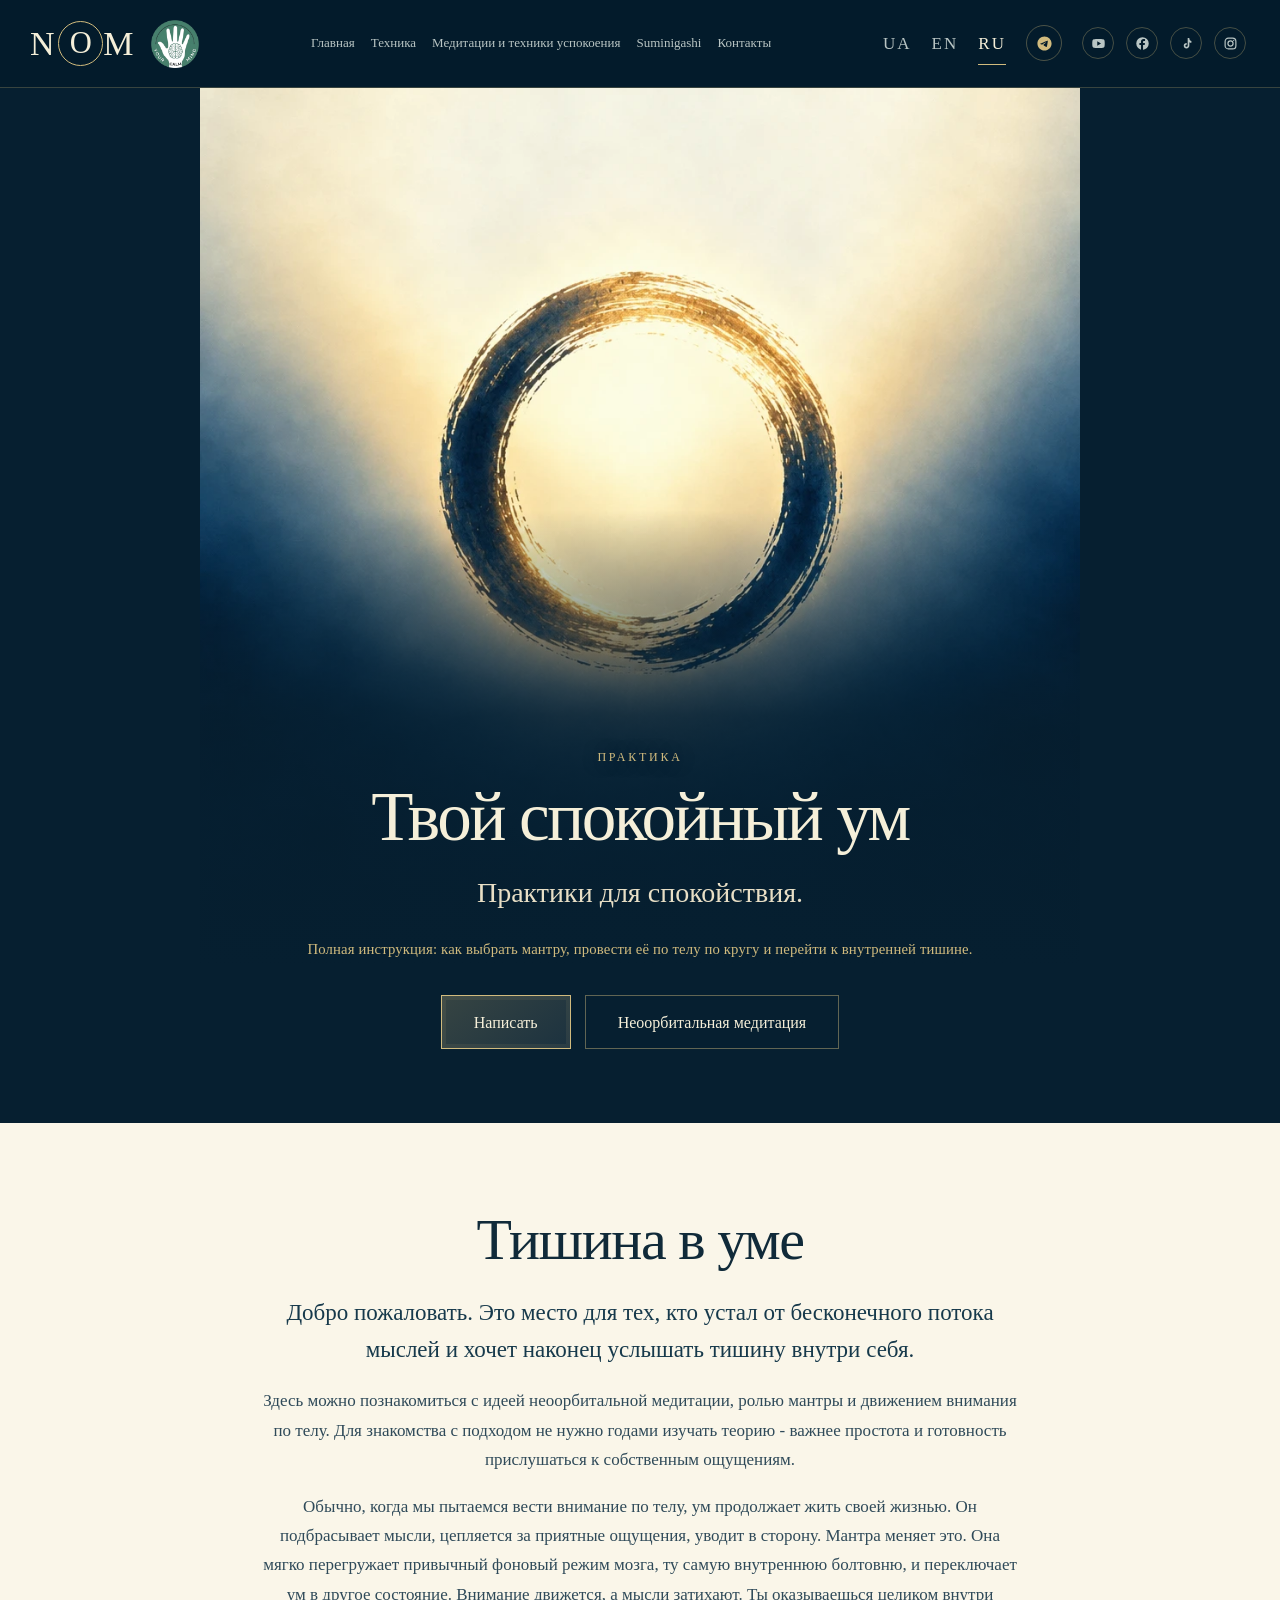
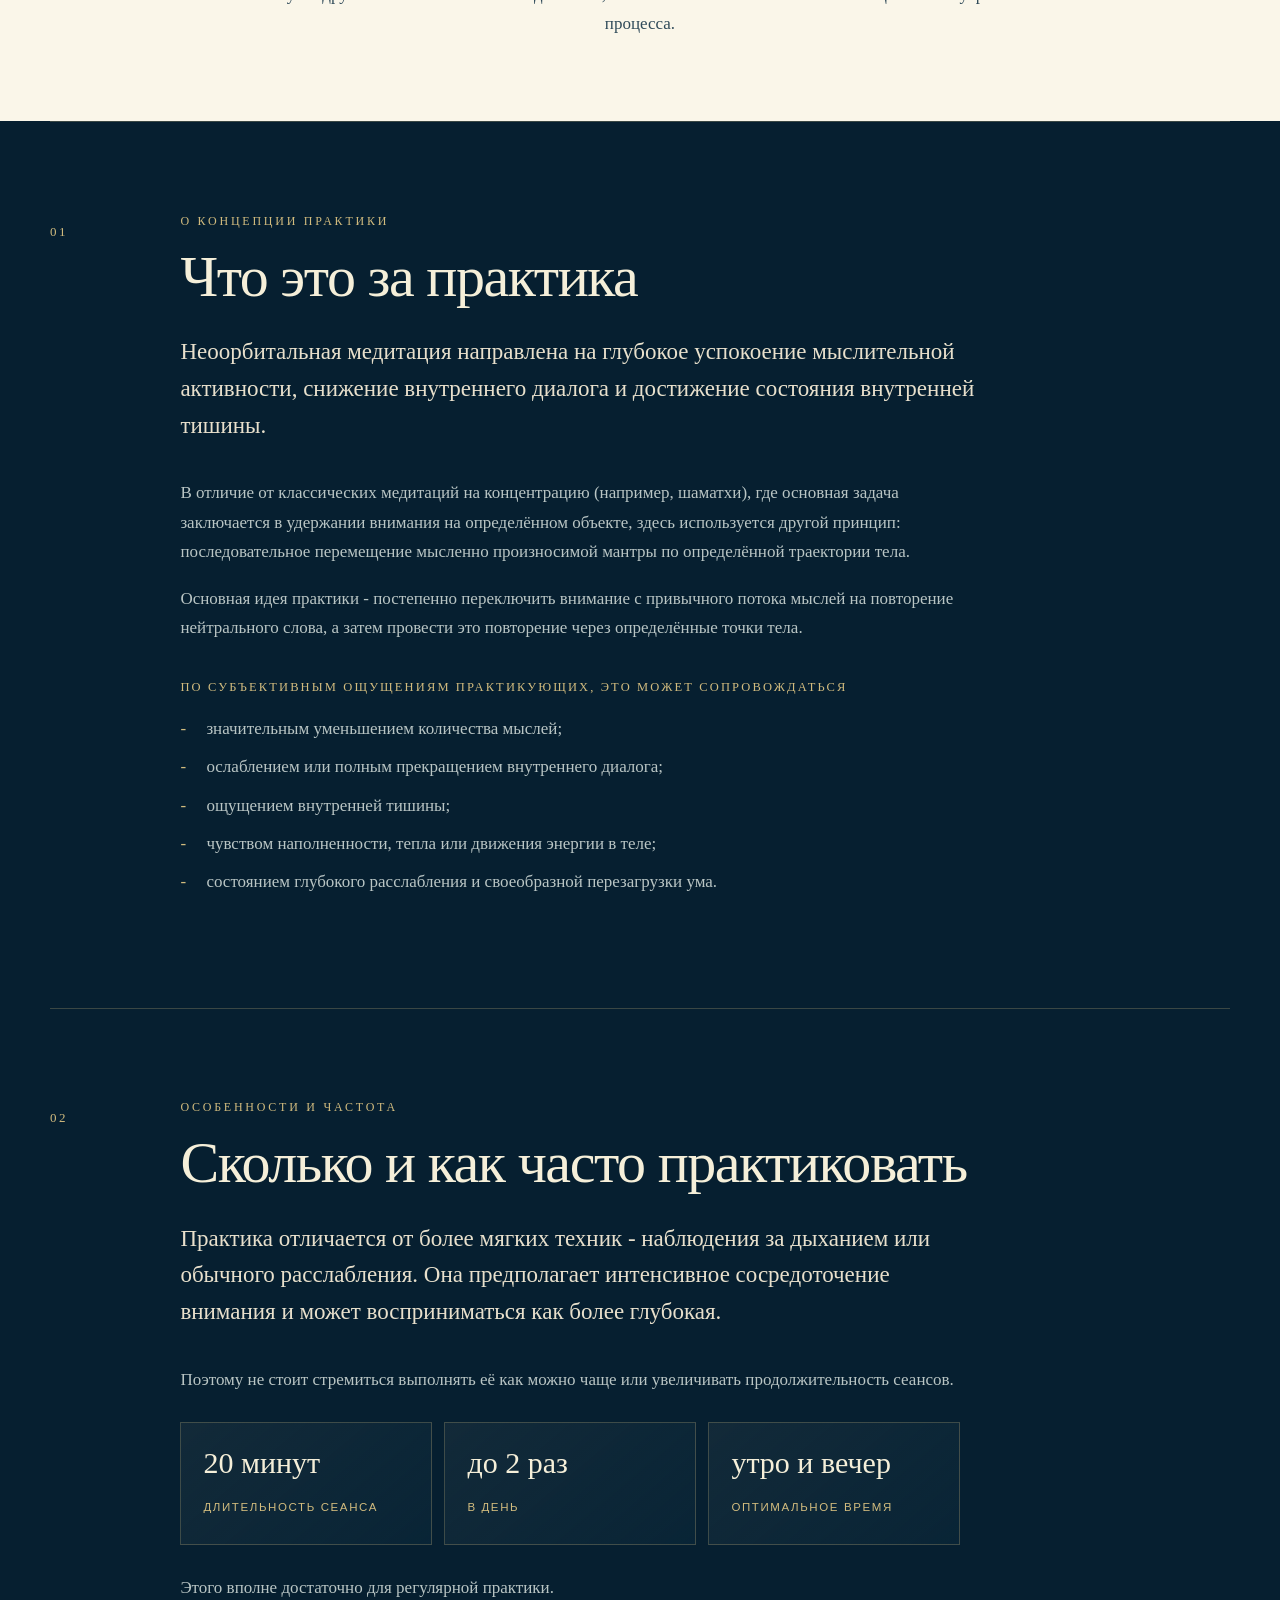
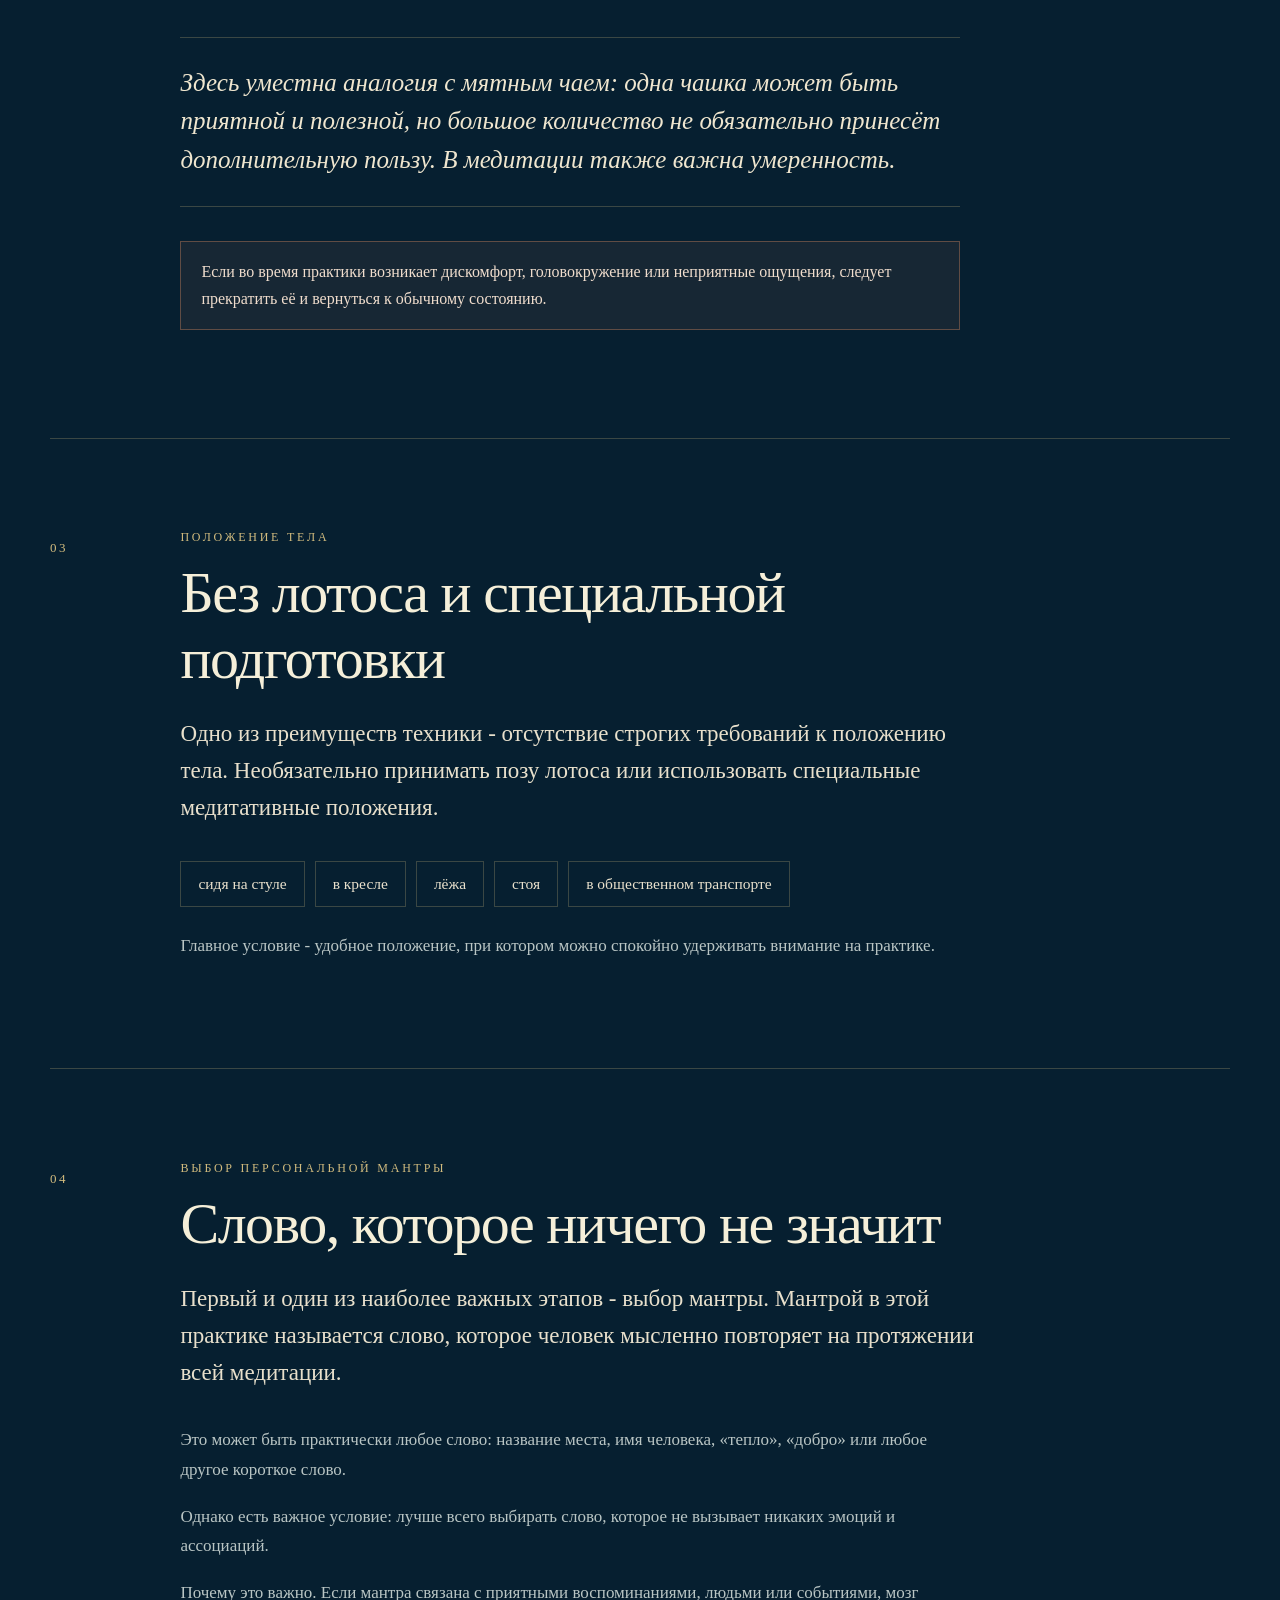
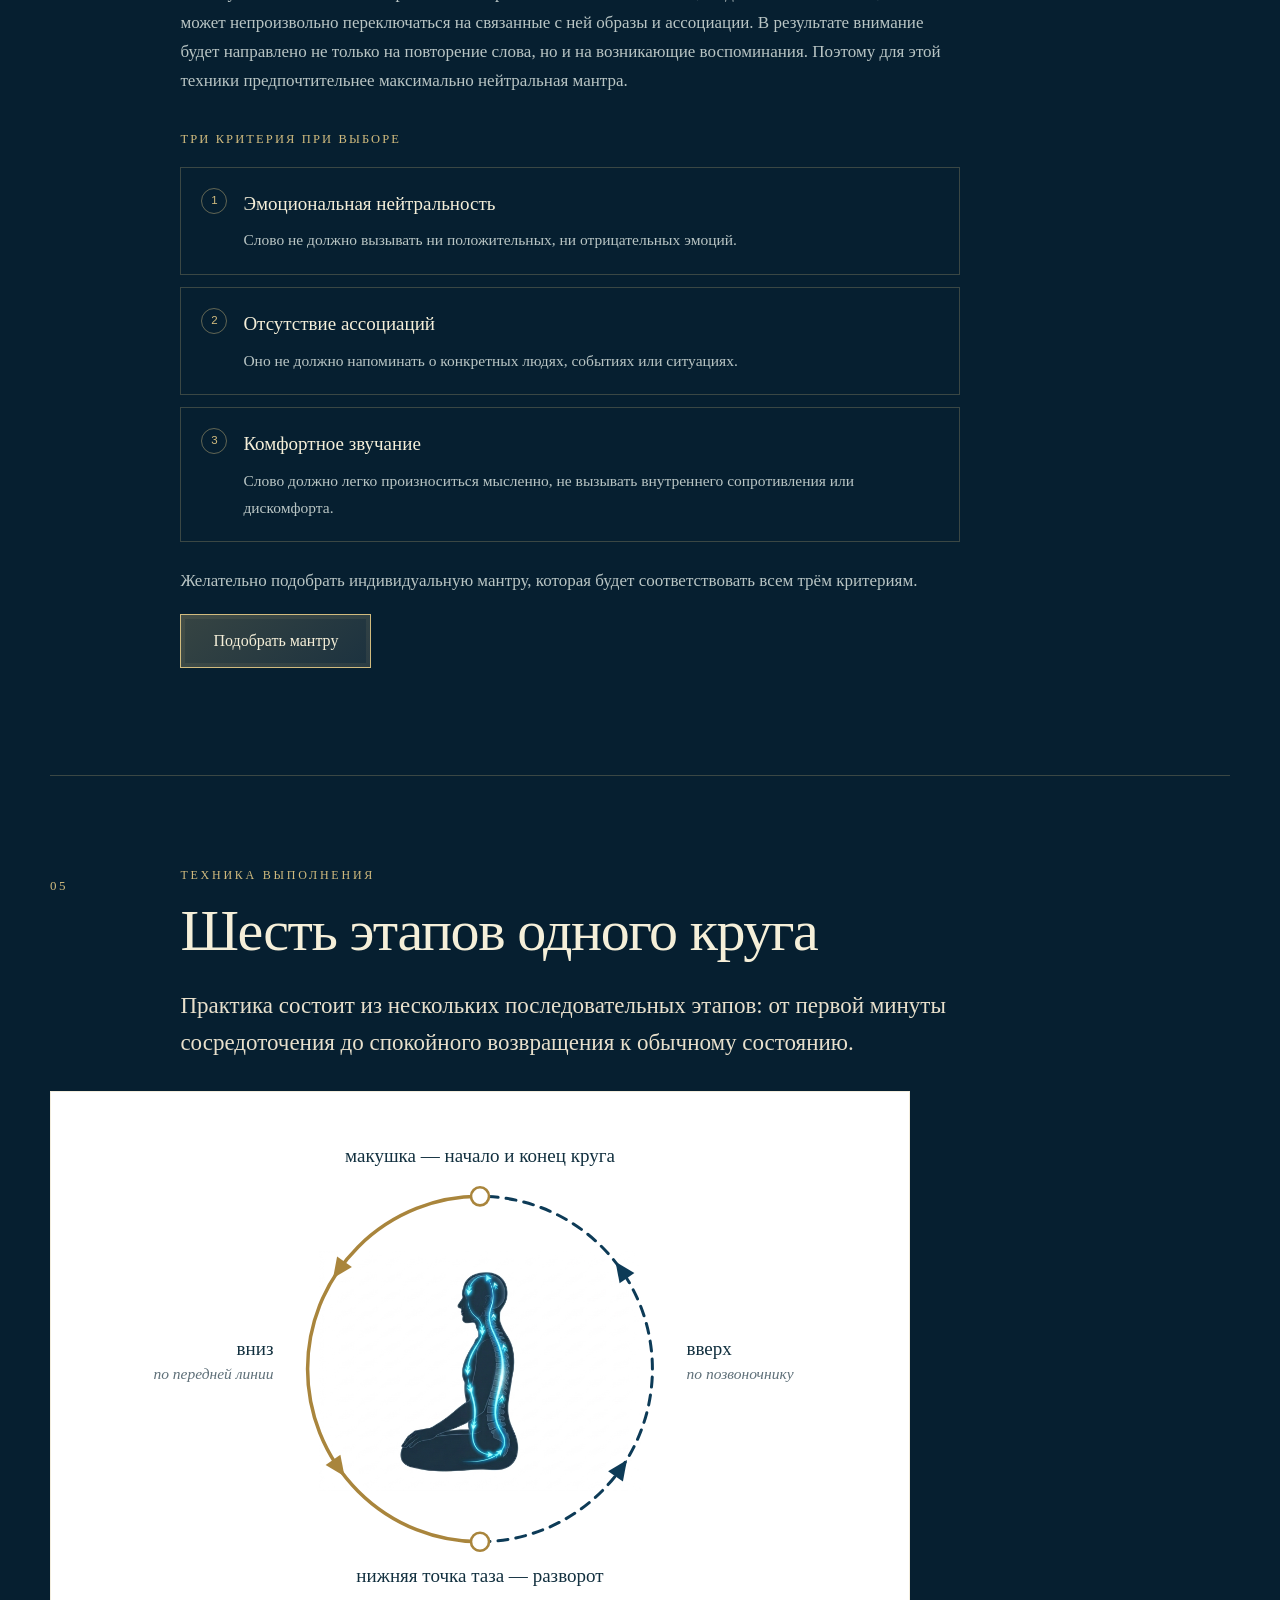
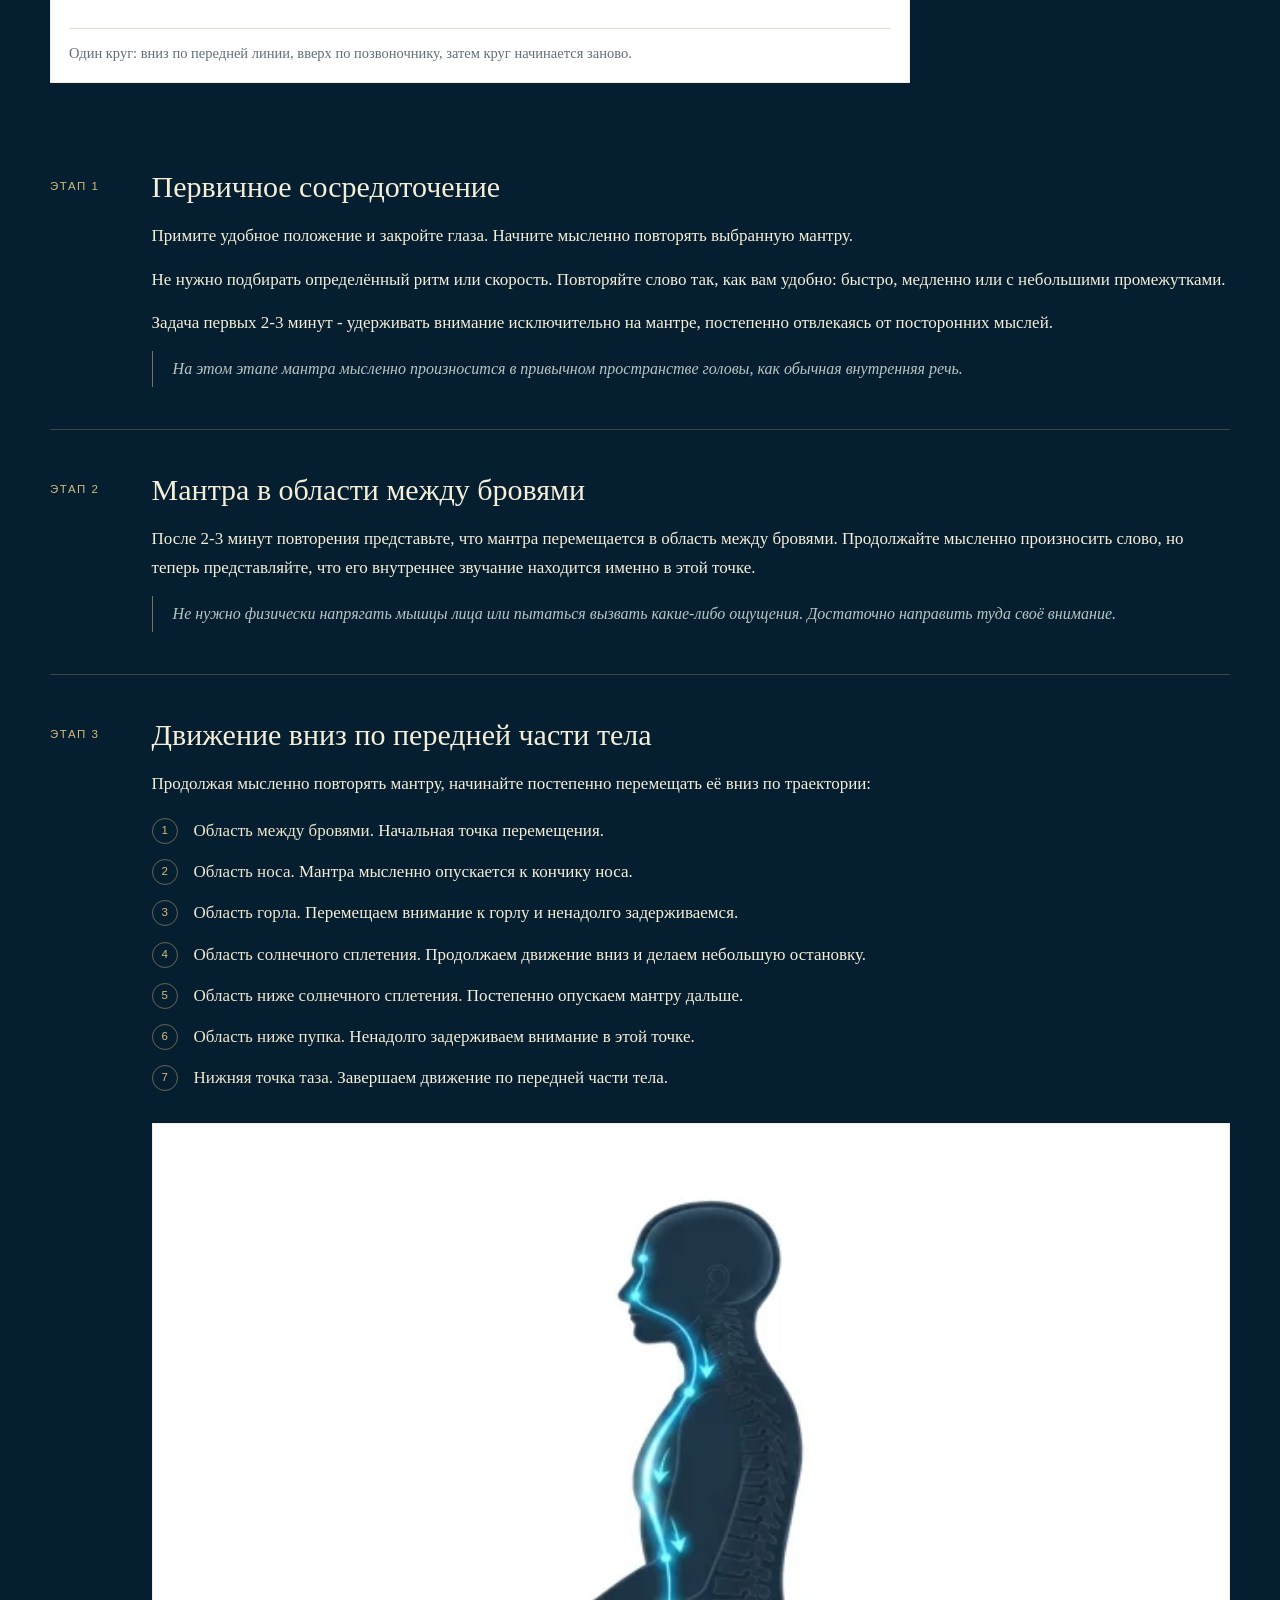
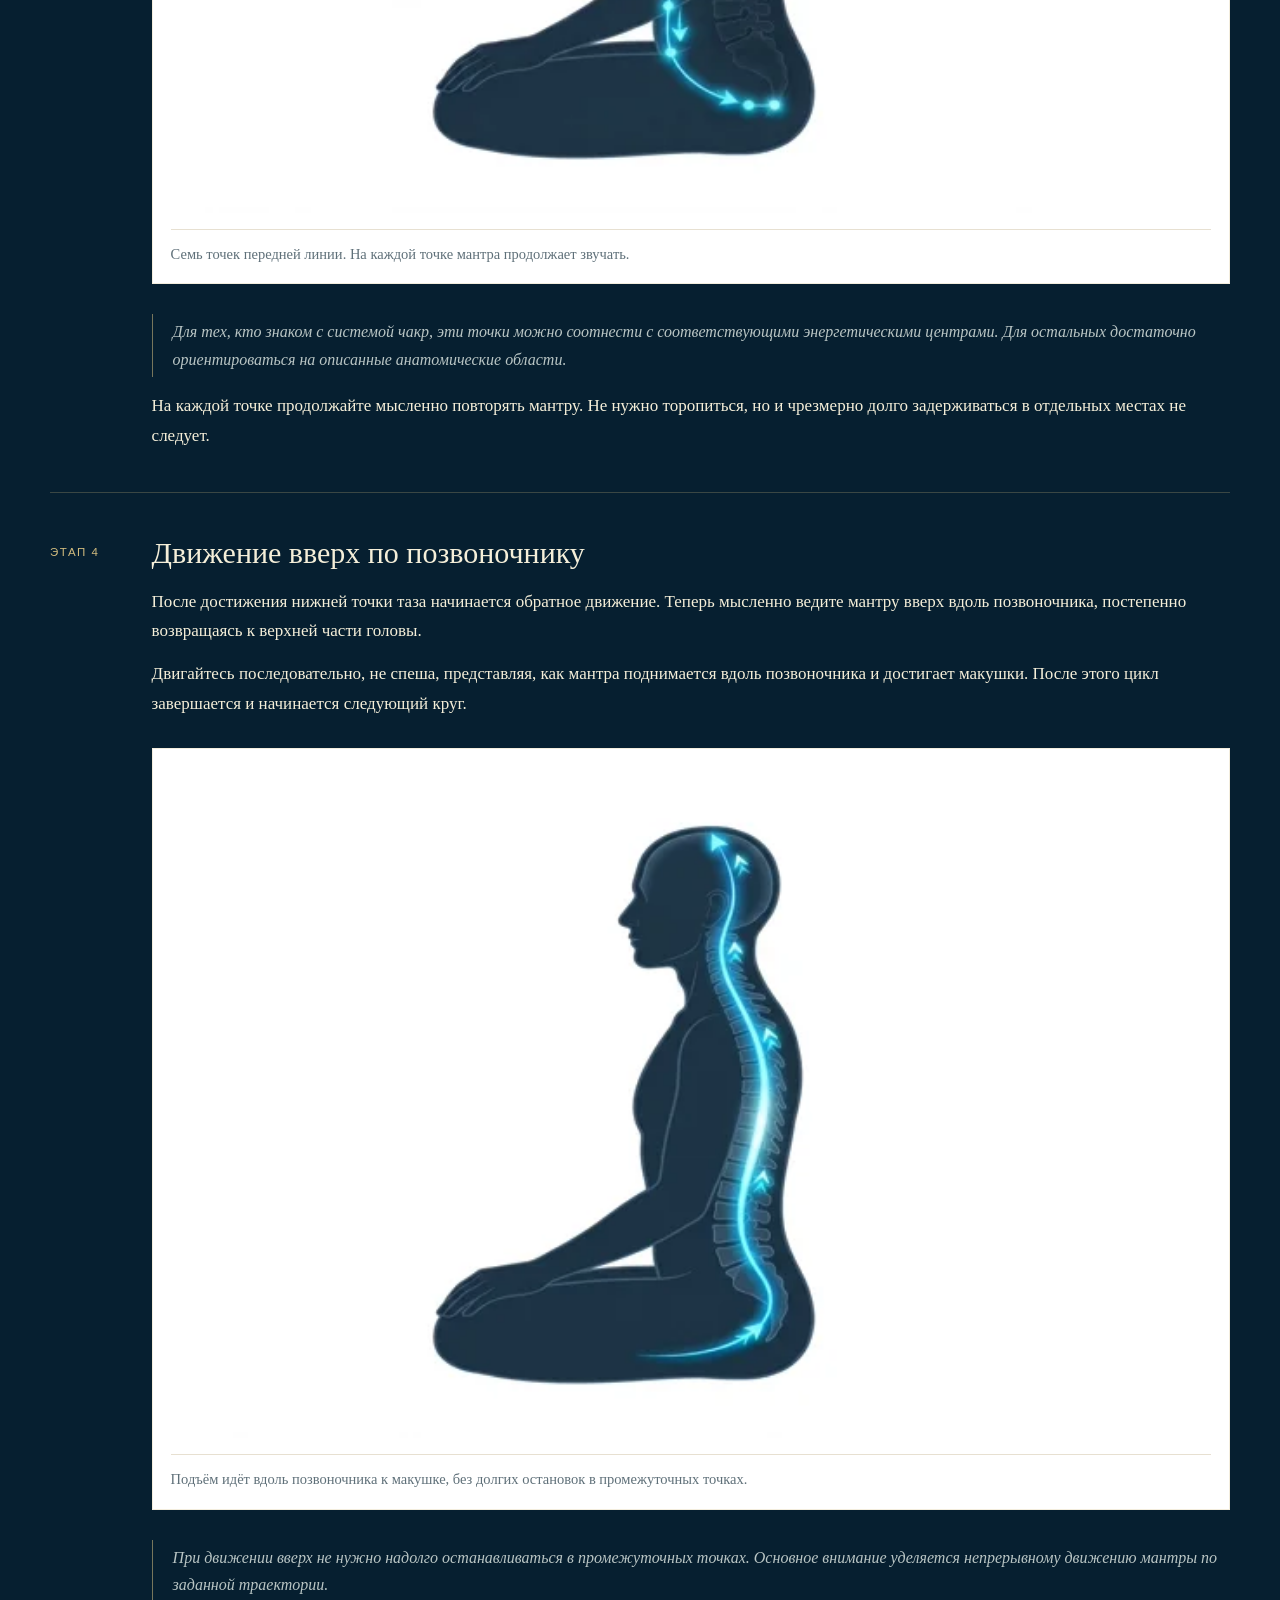
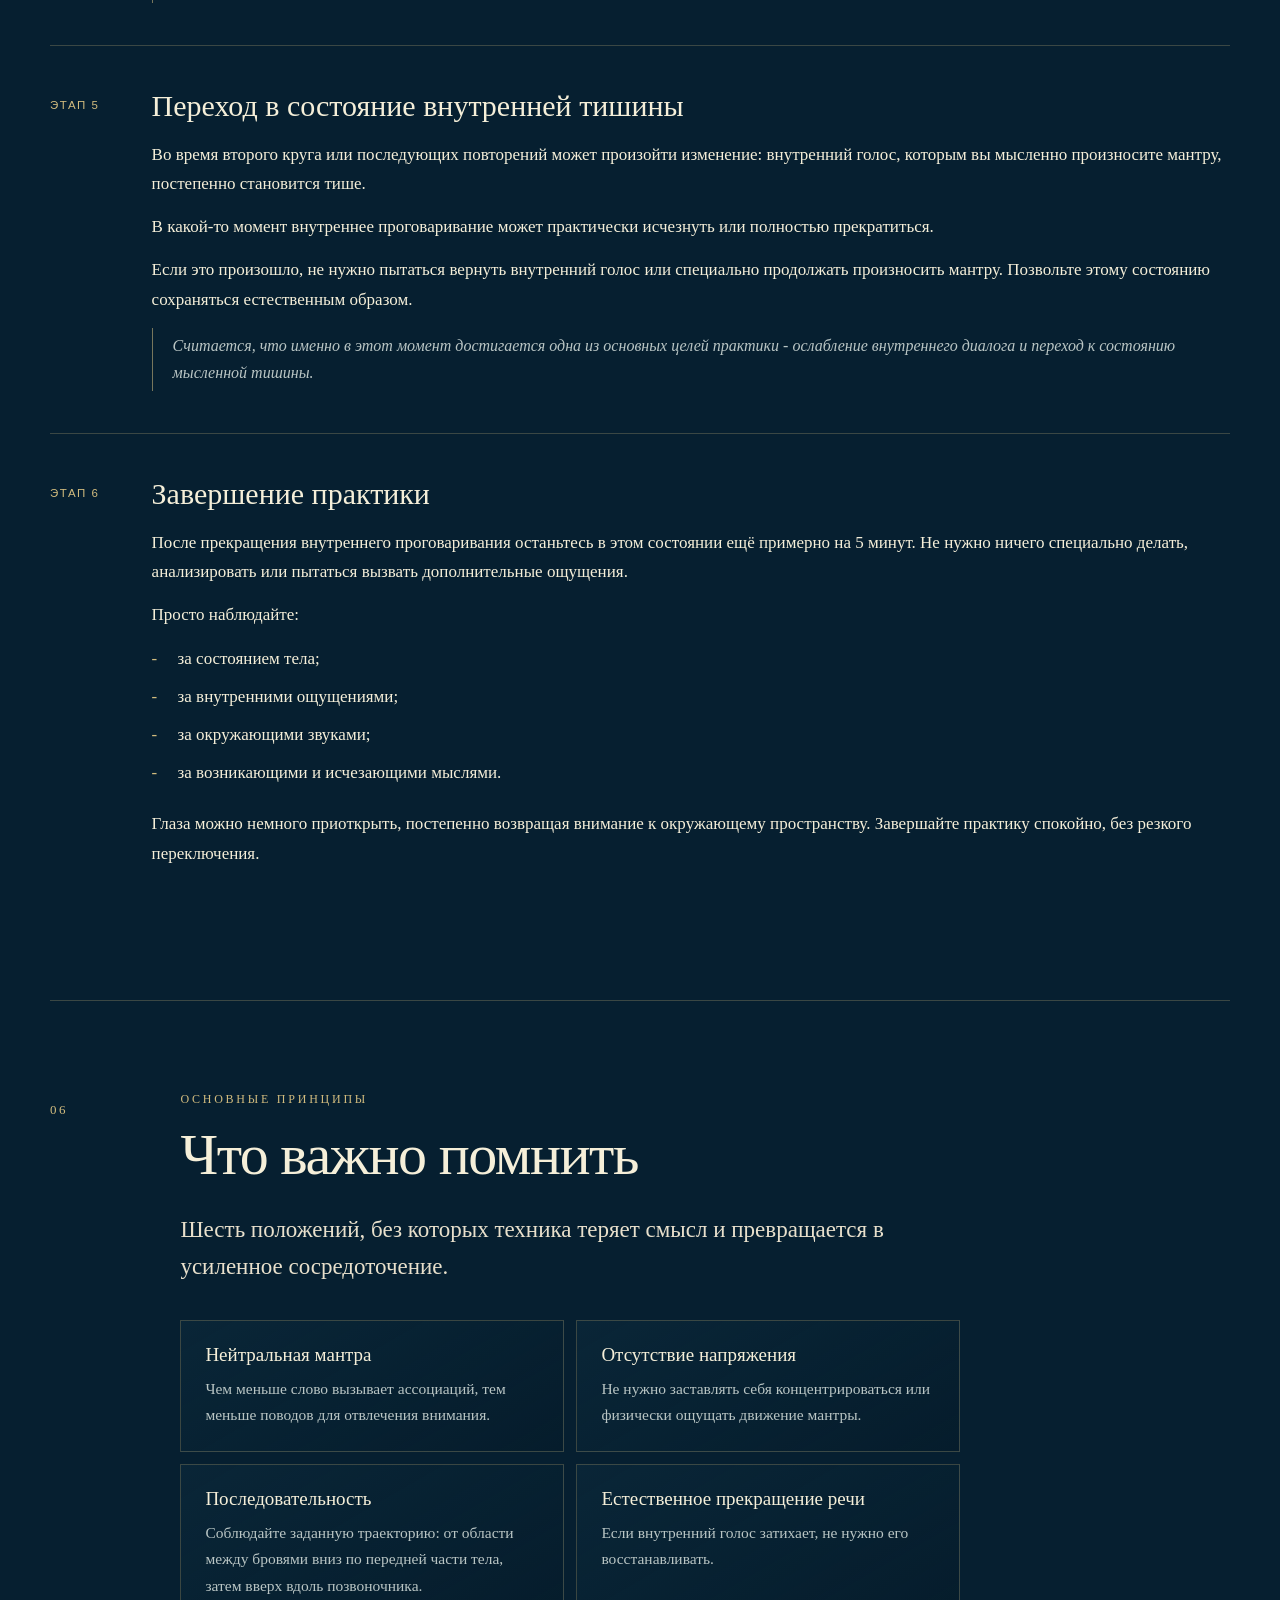
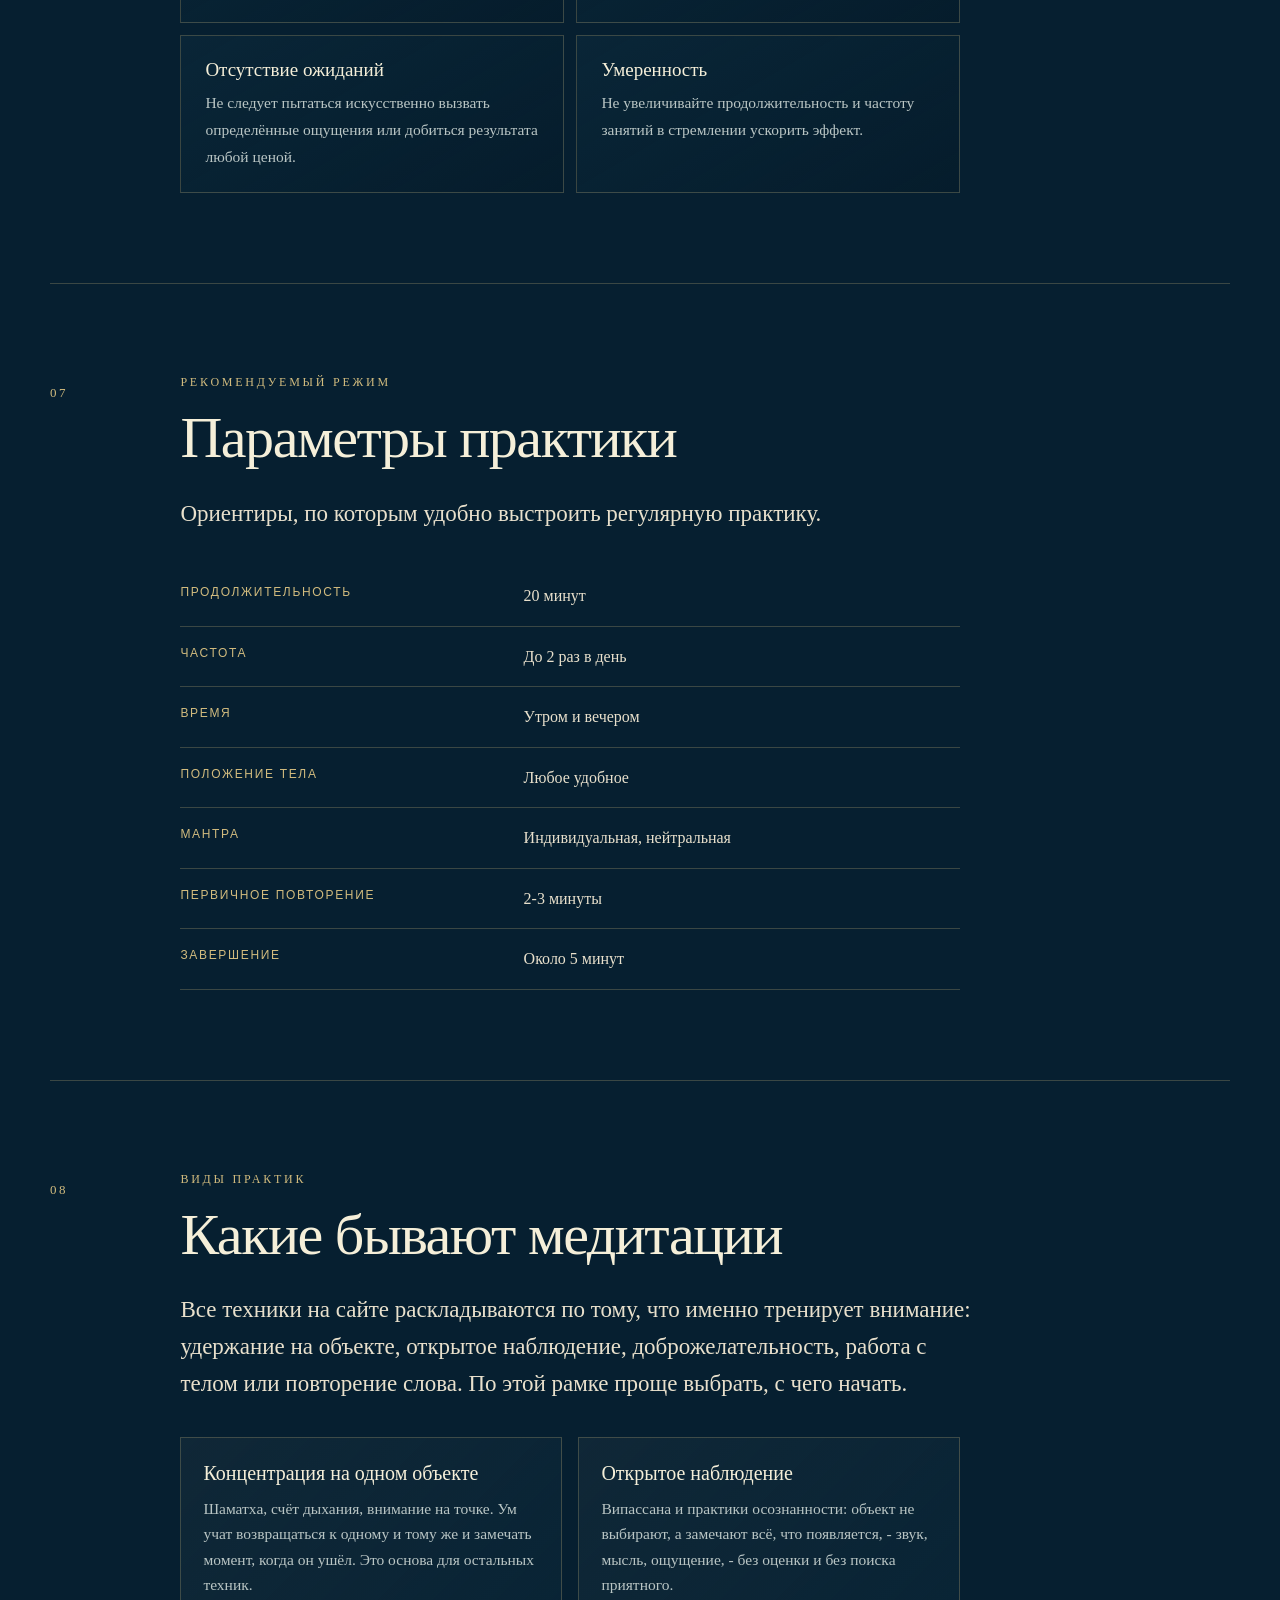
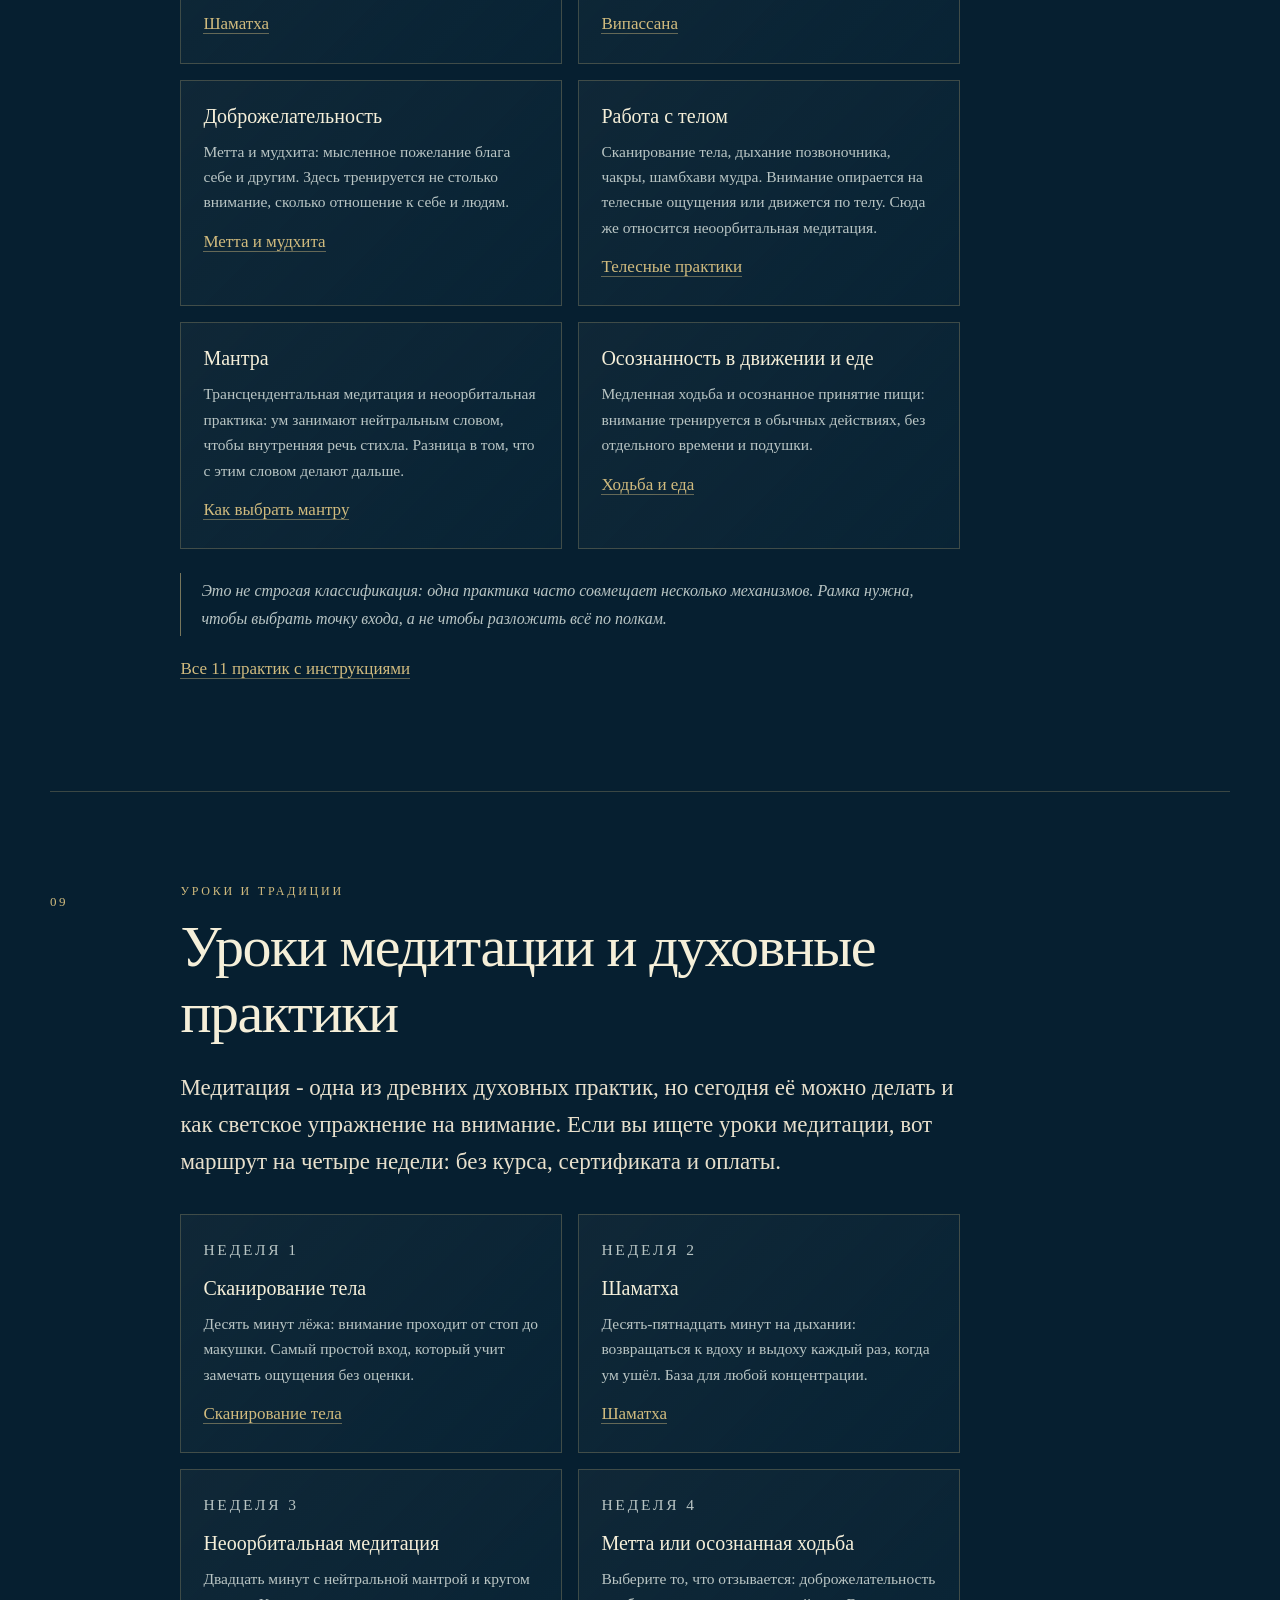
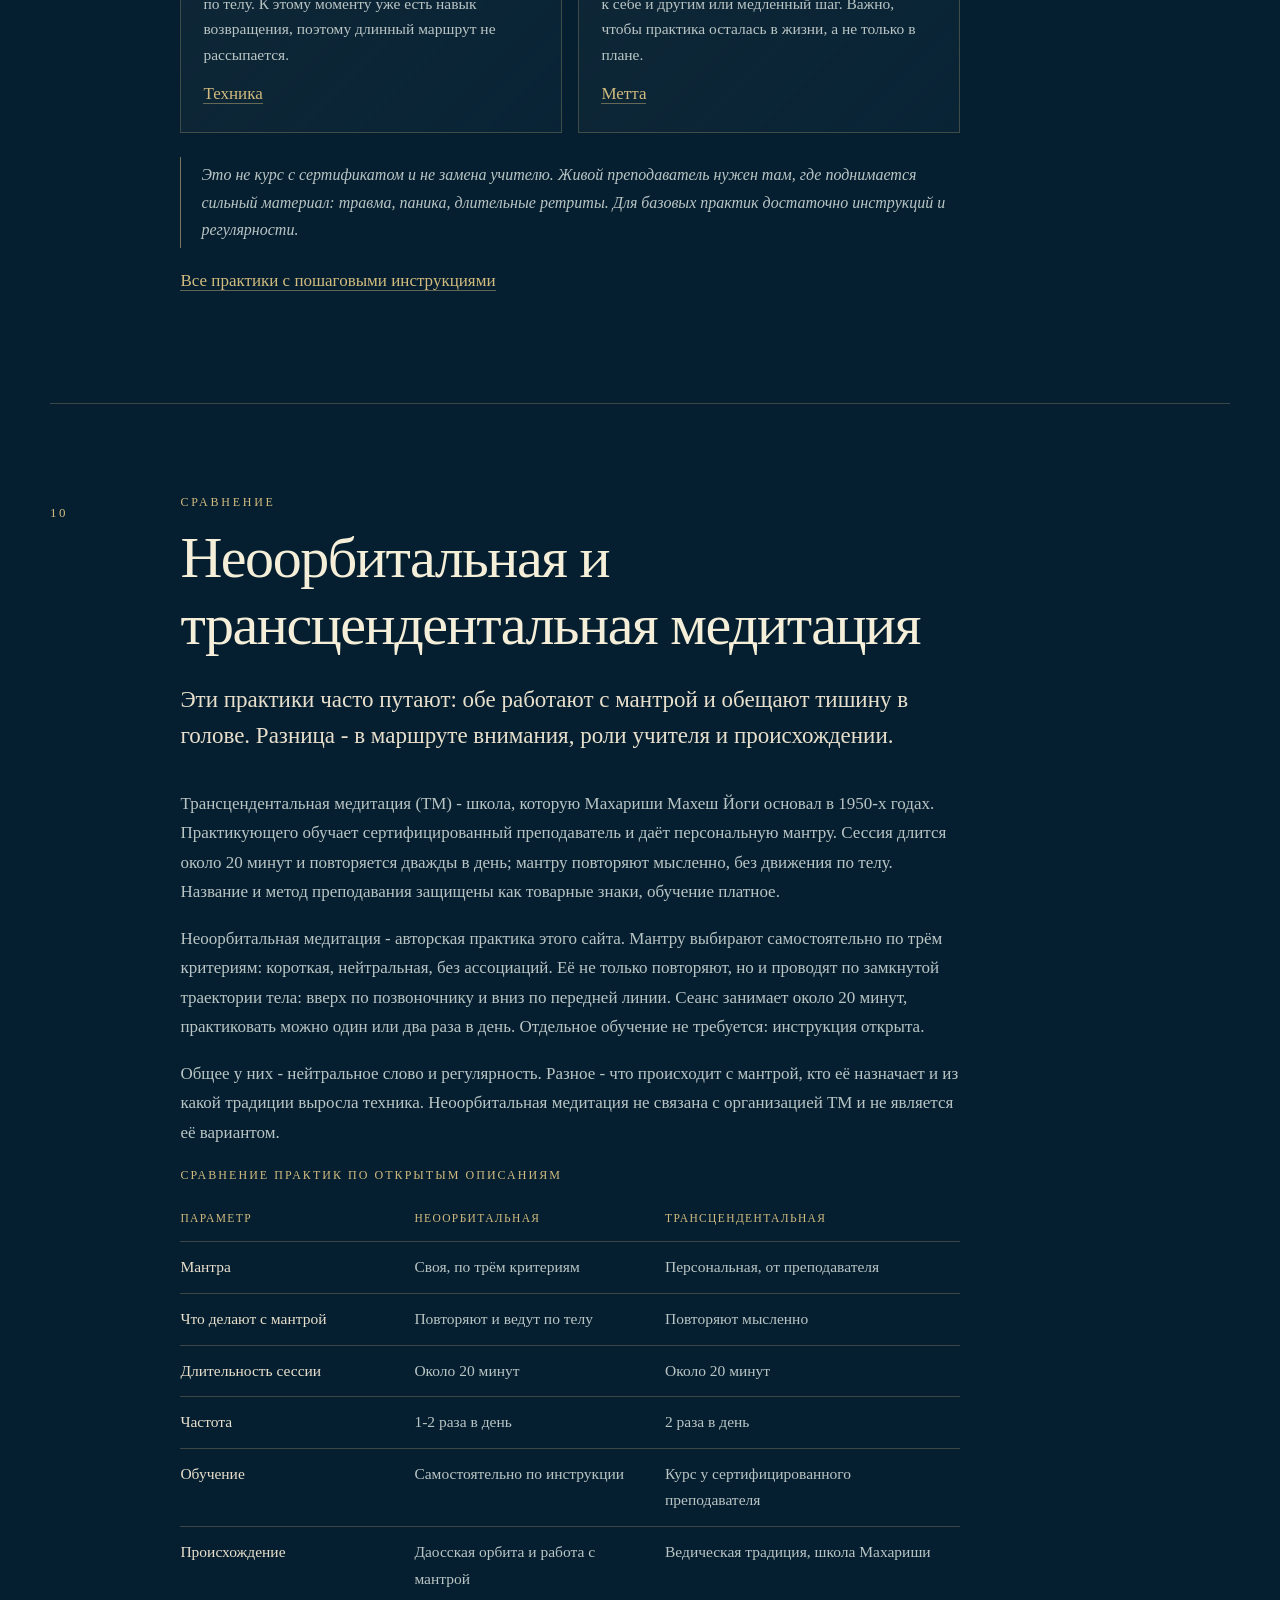
==== commit 477da1d0: "styles: версия 21 после правок главной" ====
--- a/index.html
+++ b/index.html
@@ -8,7 +8,7 @@
   <title>Неоорбитальная медитация: техника, мантра и успокоение</title>
   <link rel="icon" href="assets/neo-orbital-enso-header.webp" type="image/webp">
   <link rel="preload" href="assets/neo-orbital-enso-header.webp" as="image" type="image/webp">
-  <link rel="stylesheet" href="styles.css?v=20">
+  <link rel="stylesheet" href="styles.css?v=21">
   <!-- seo:start -->
   <meta name="robots" content="index, follow, max-image-preview:large, max-snippet:-1, max-video-preview:-1">
   <meta name="google-site-verification" content="X3x_r4cE2_QVfyAKcidiihhfKGlvc1Is_DU5hhui4Nc">
@@ -686,6 +686,11 @@
                   <td>Даосская орбита и работа с мантрой</td>
                   <td>Ведическая традиция, школа Махариши</td>
                 </tr>
+                <tr>
+                  <th scope="row">Стоимость</th>
+                  <td>Бесплатно</td>
+                  <td>Платно</td>
+                </tr>
               </tbody>
             </table>
           </div>
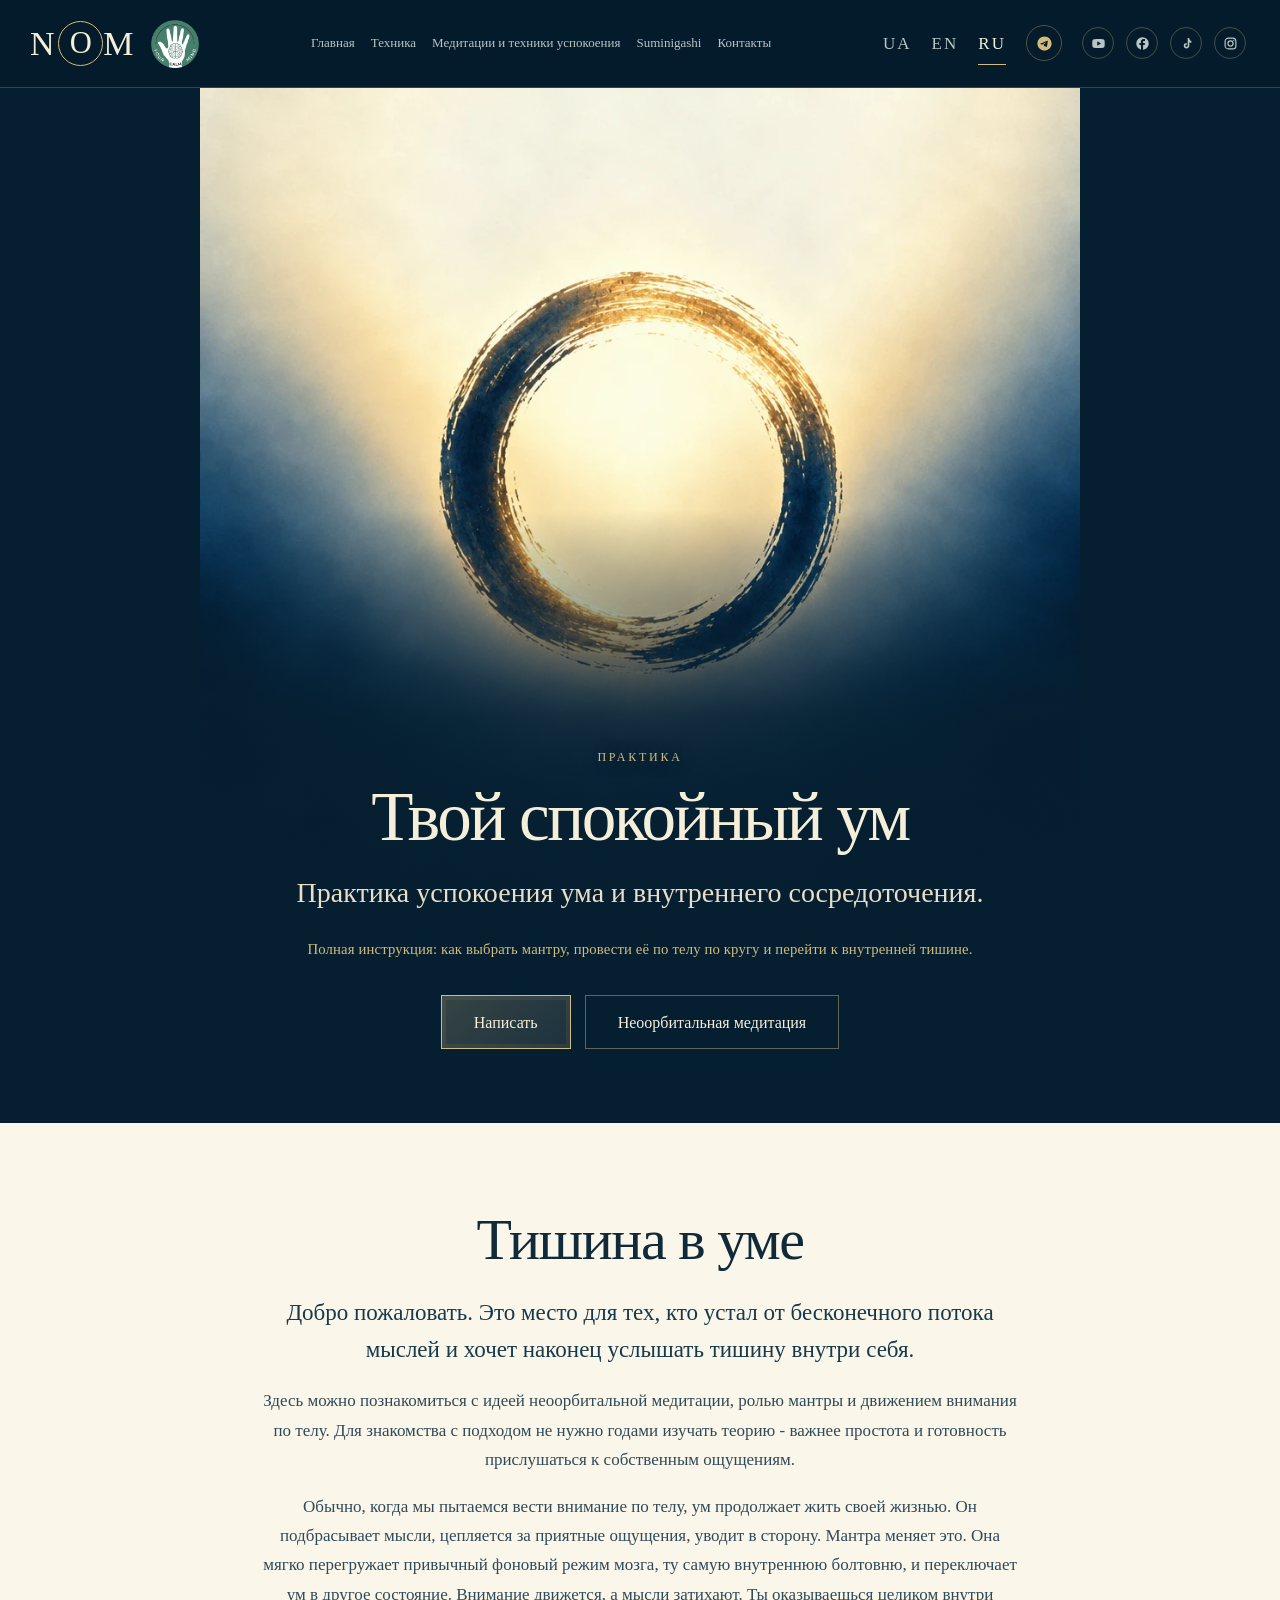
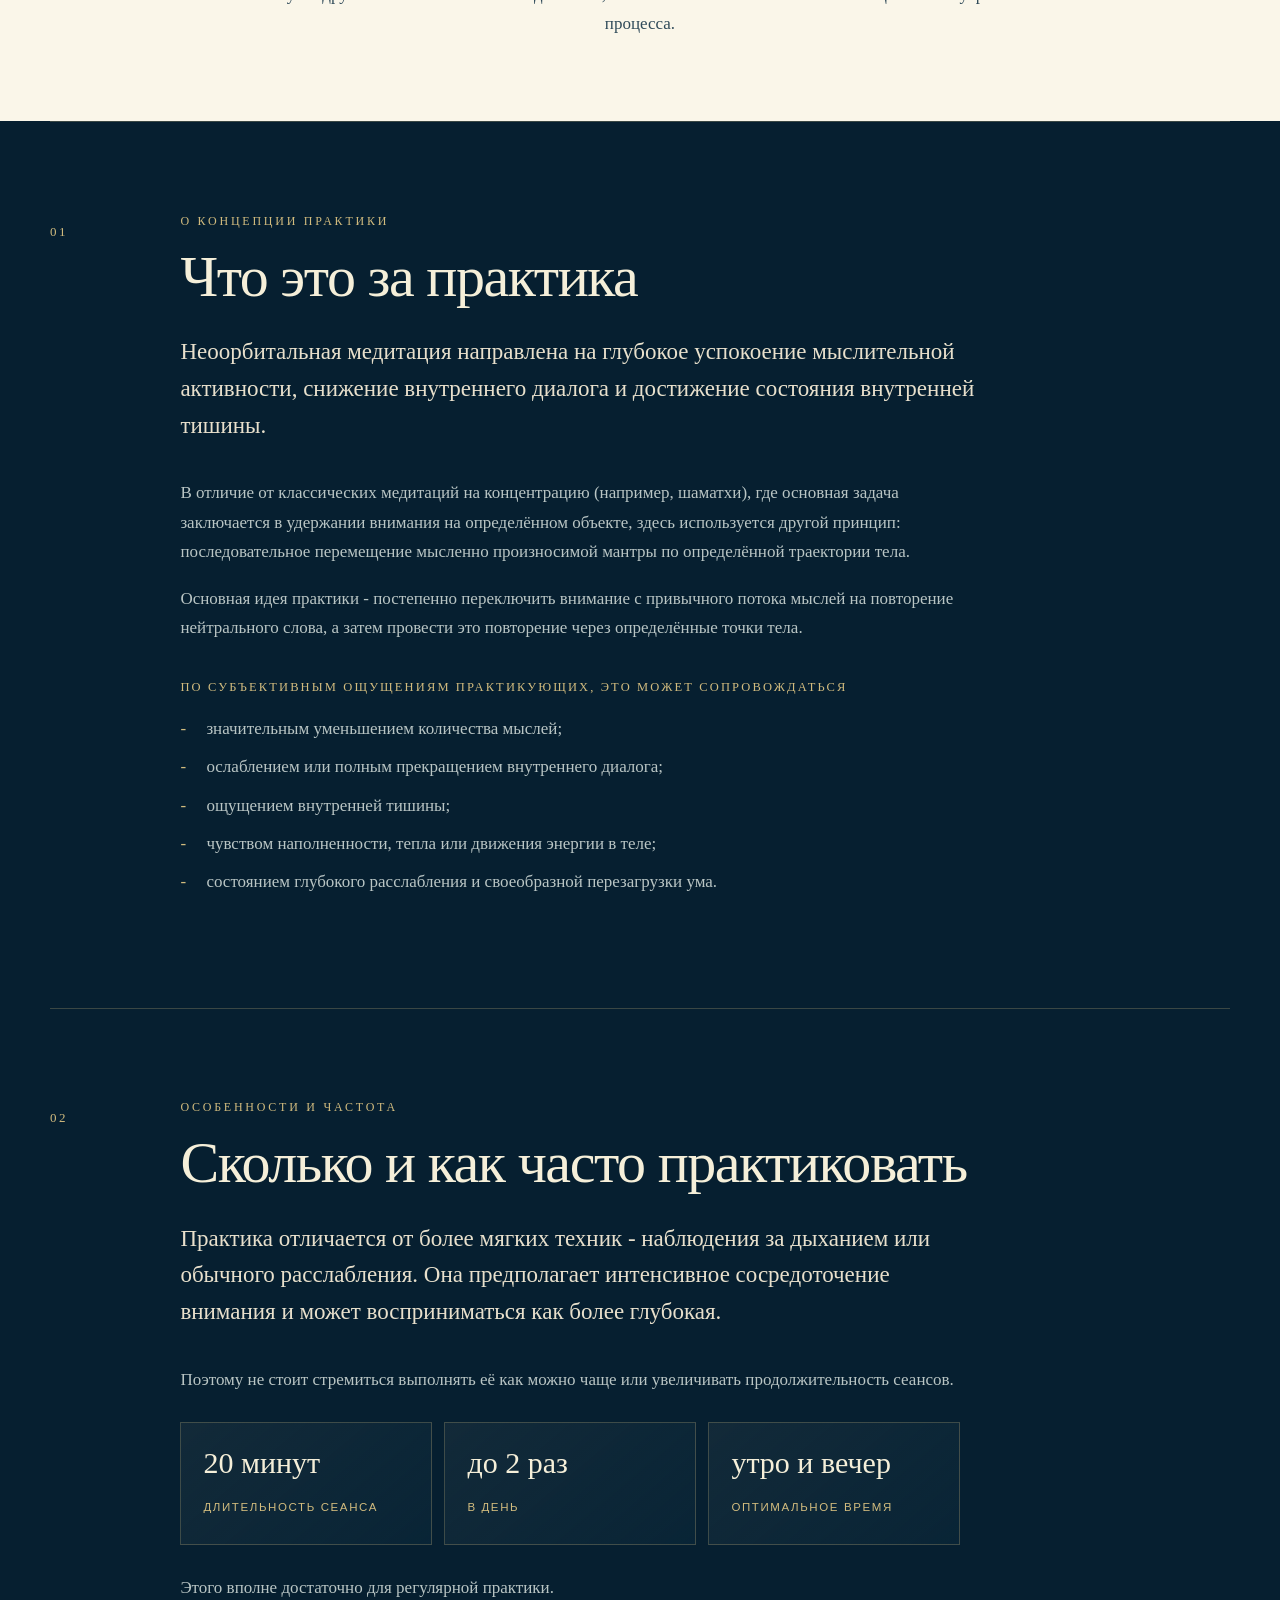
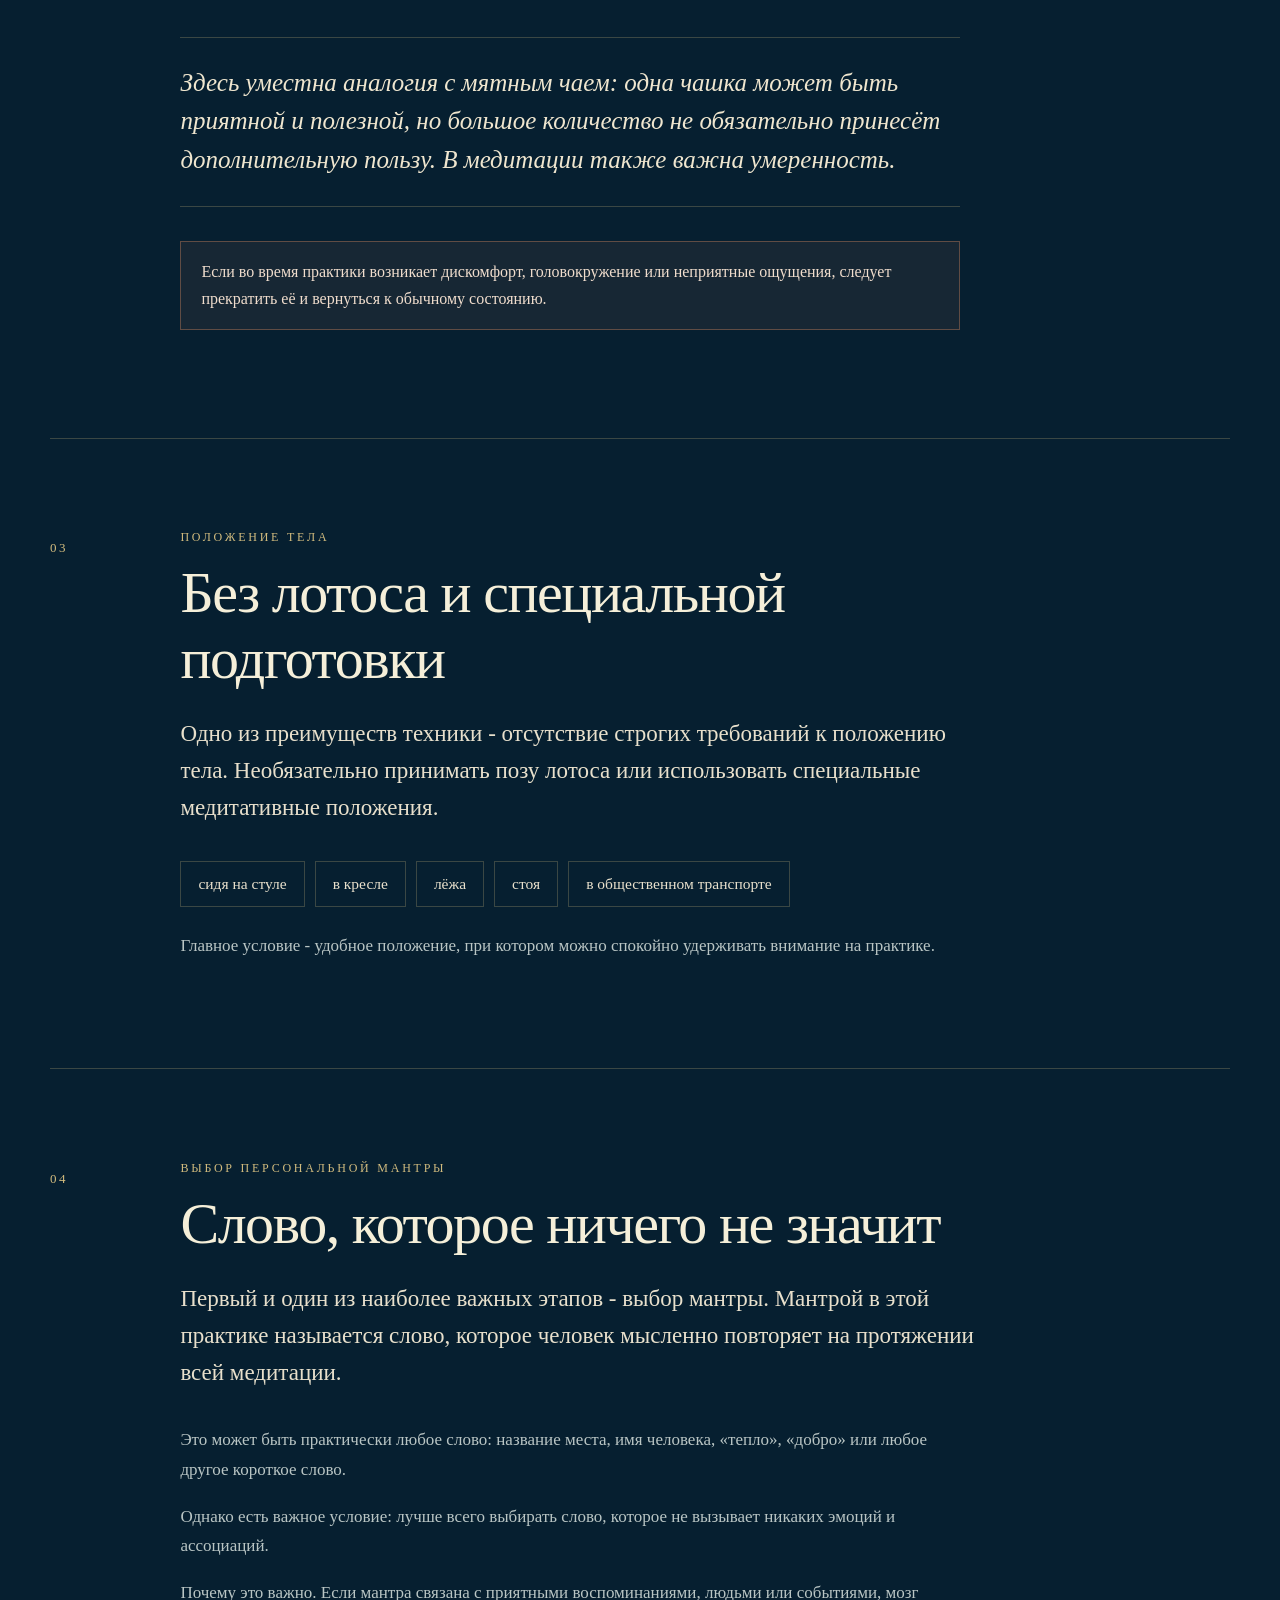
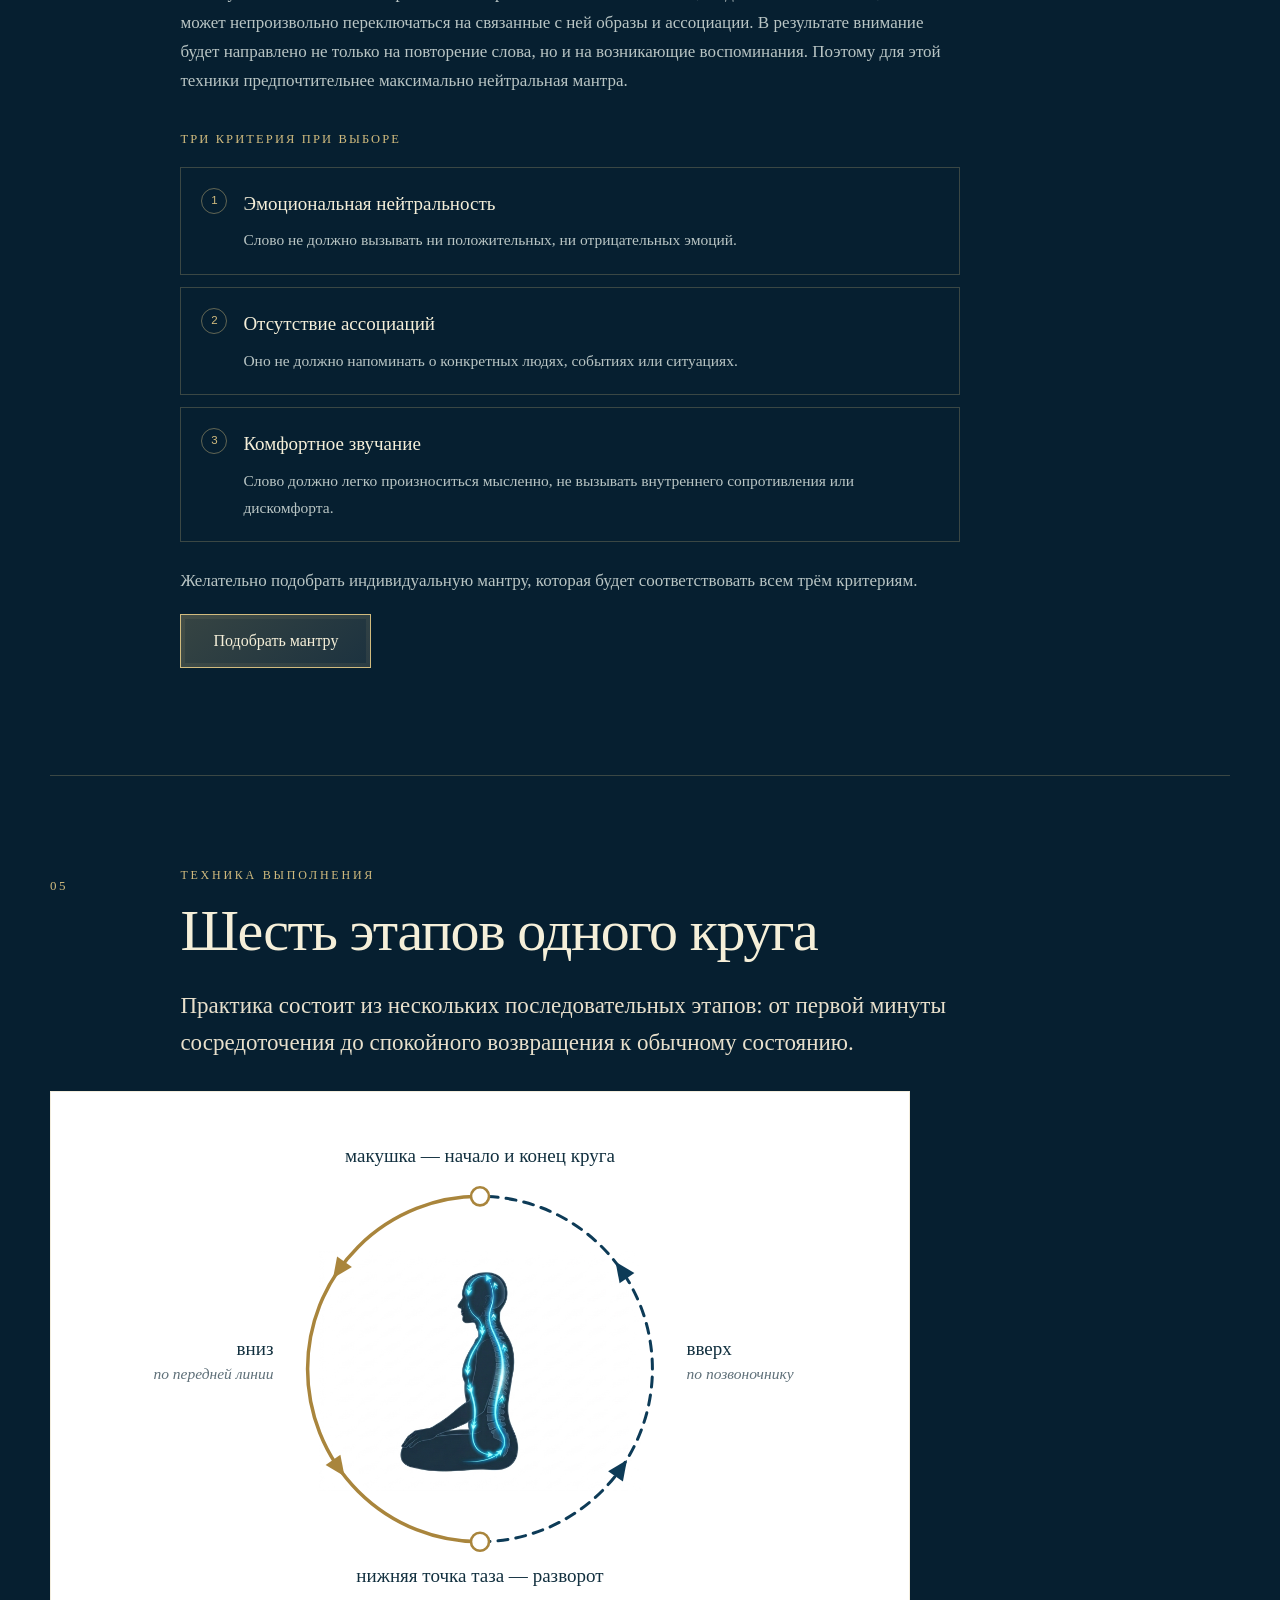
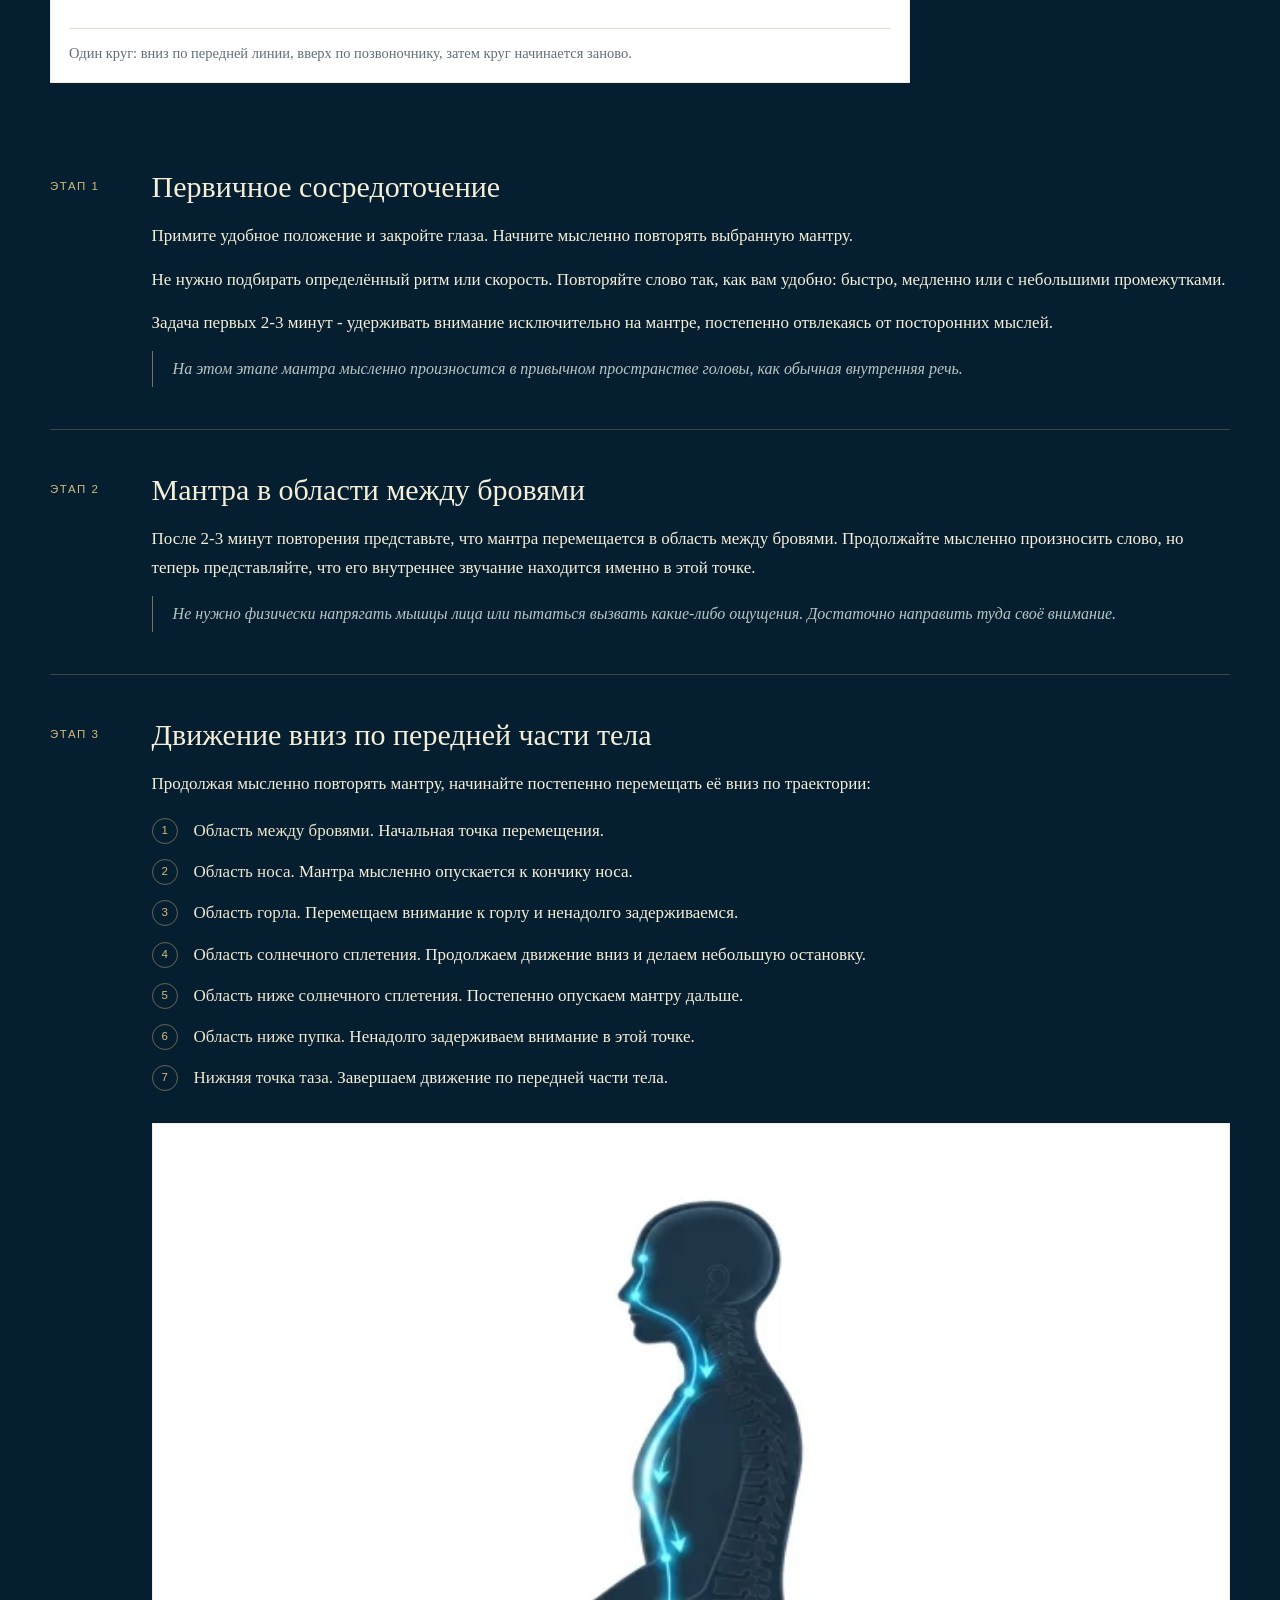
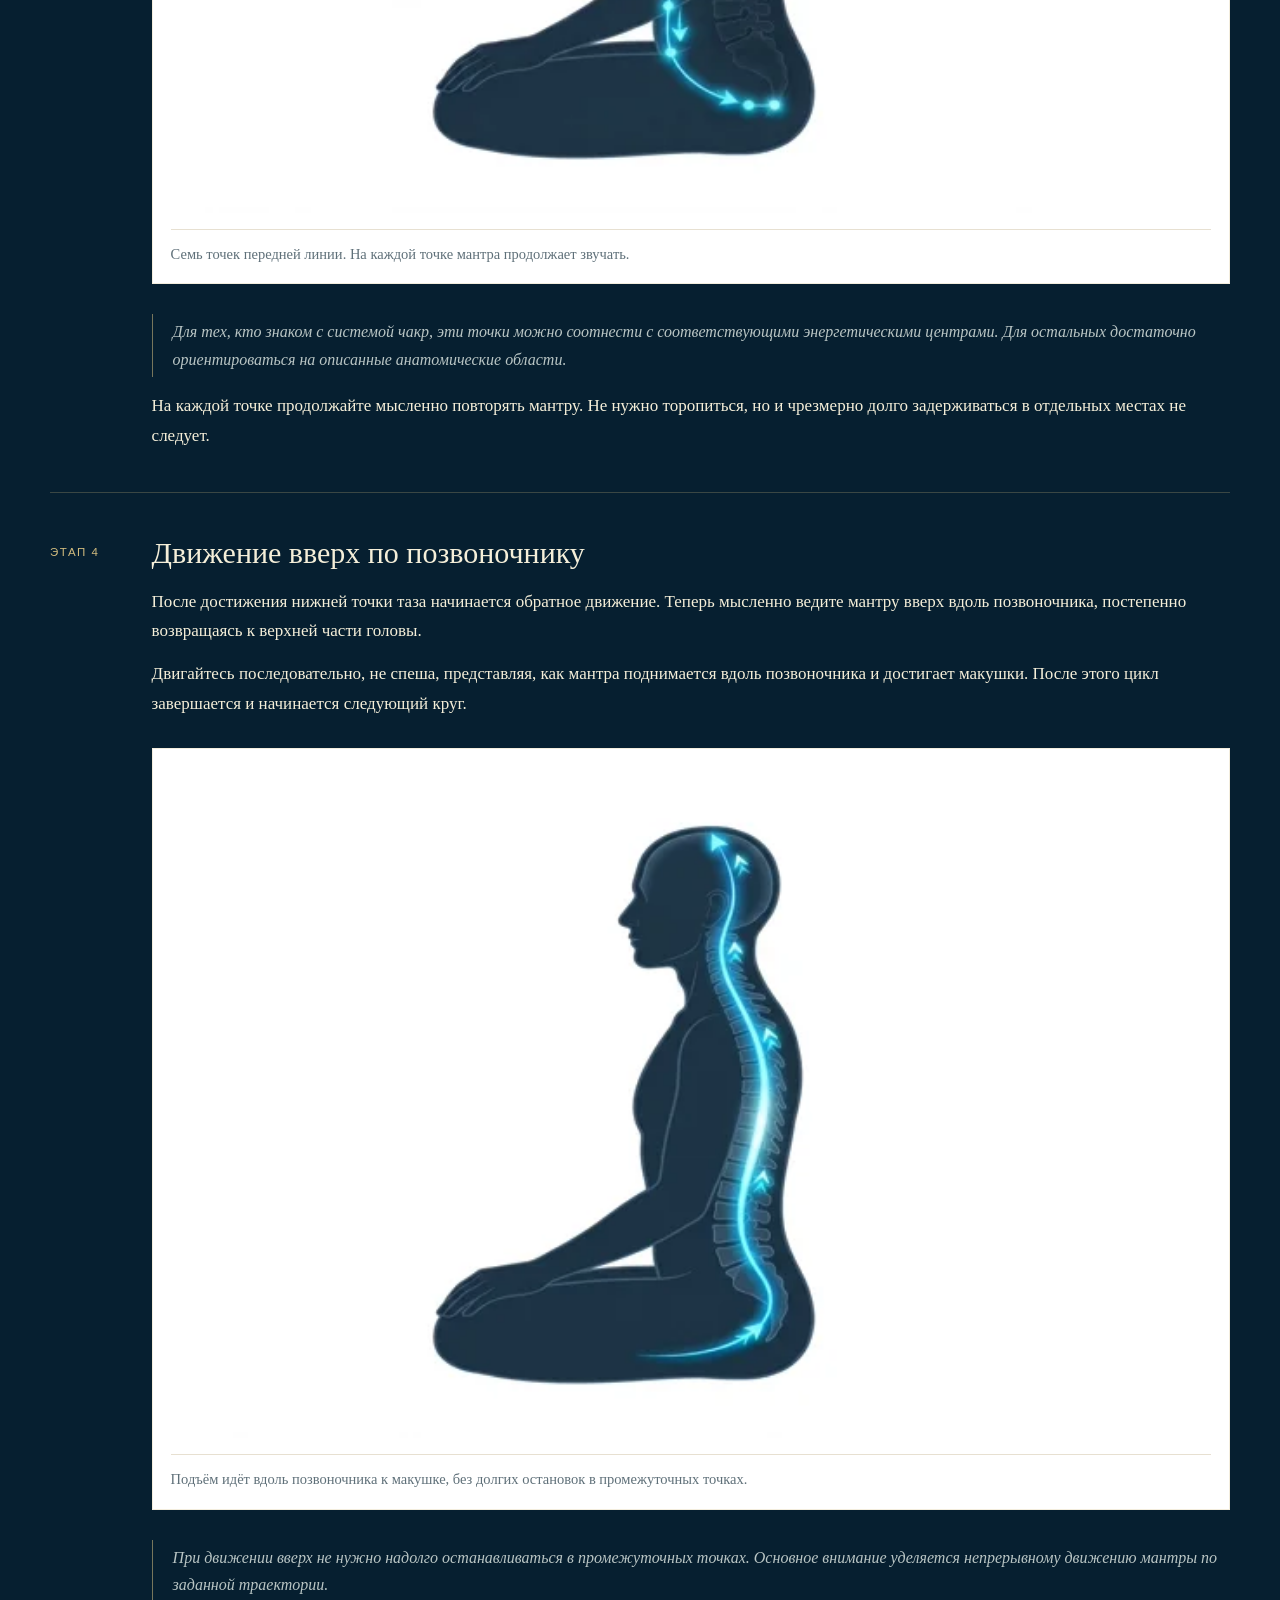
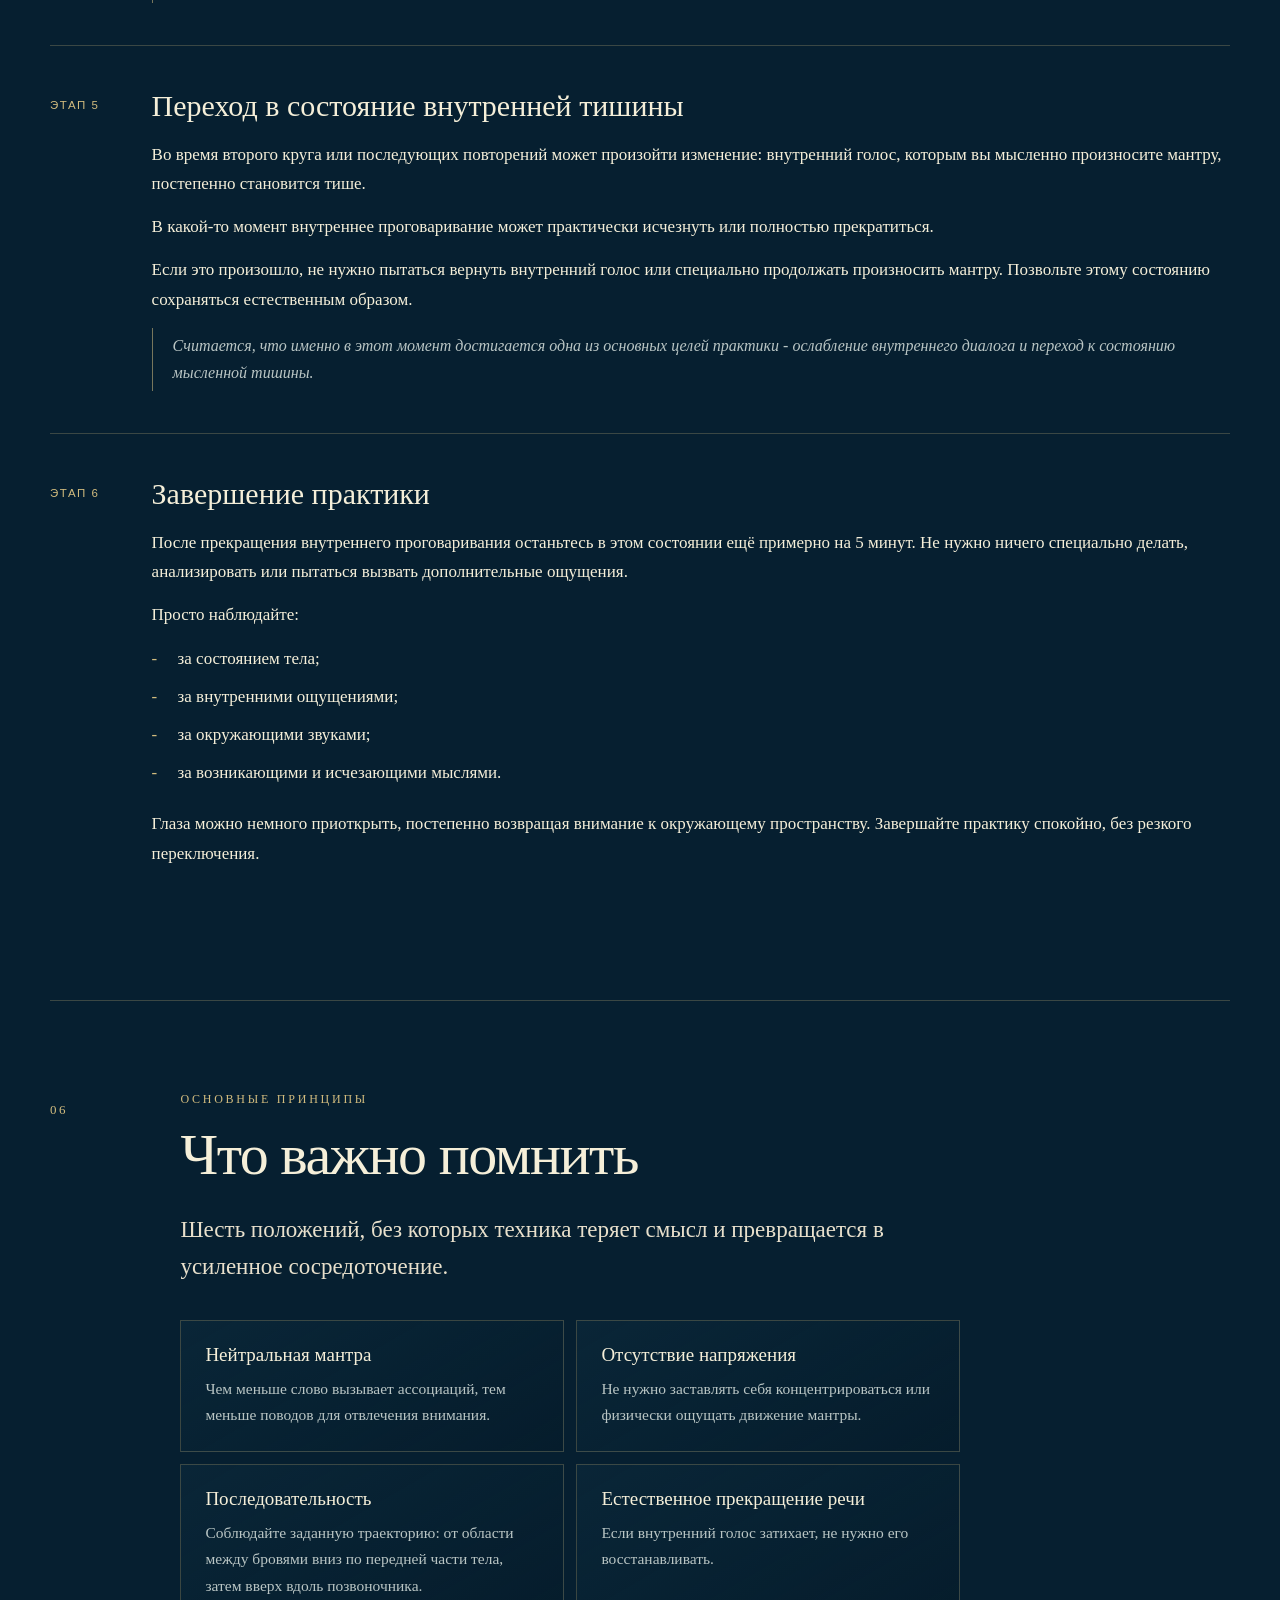
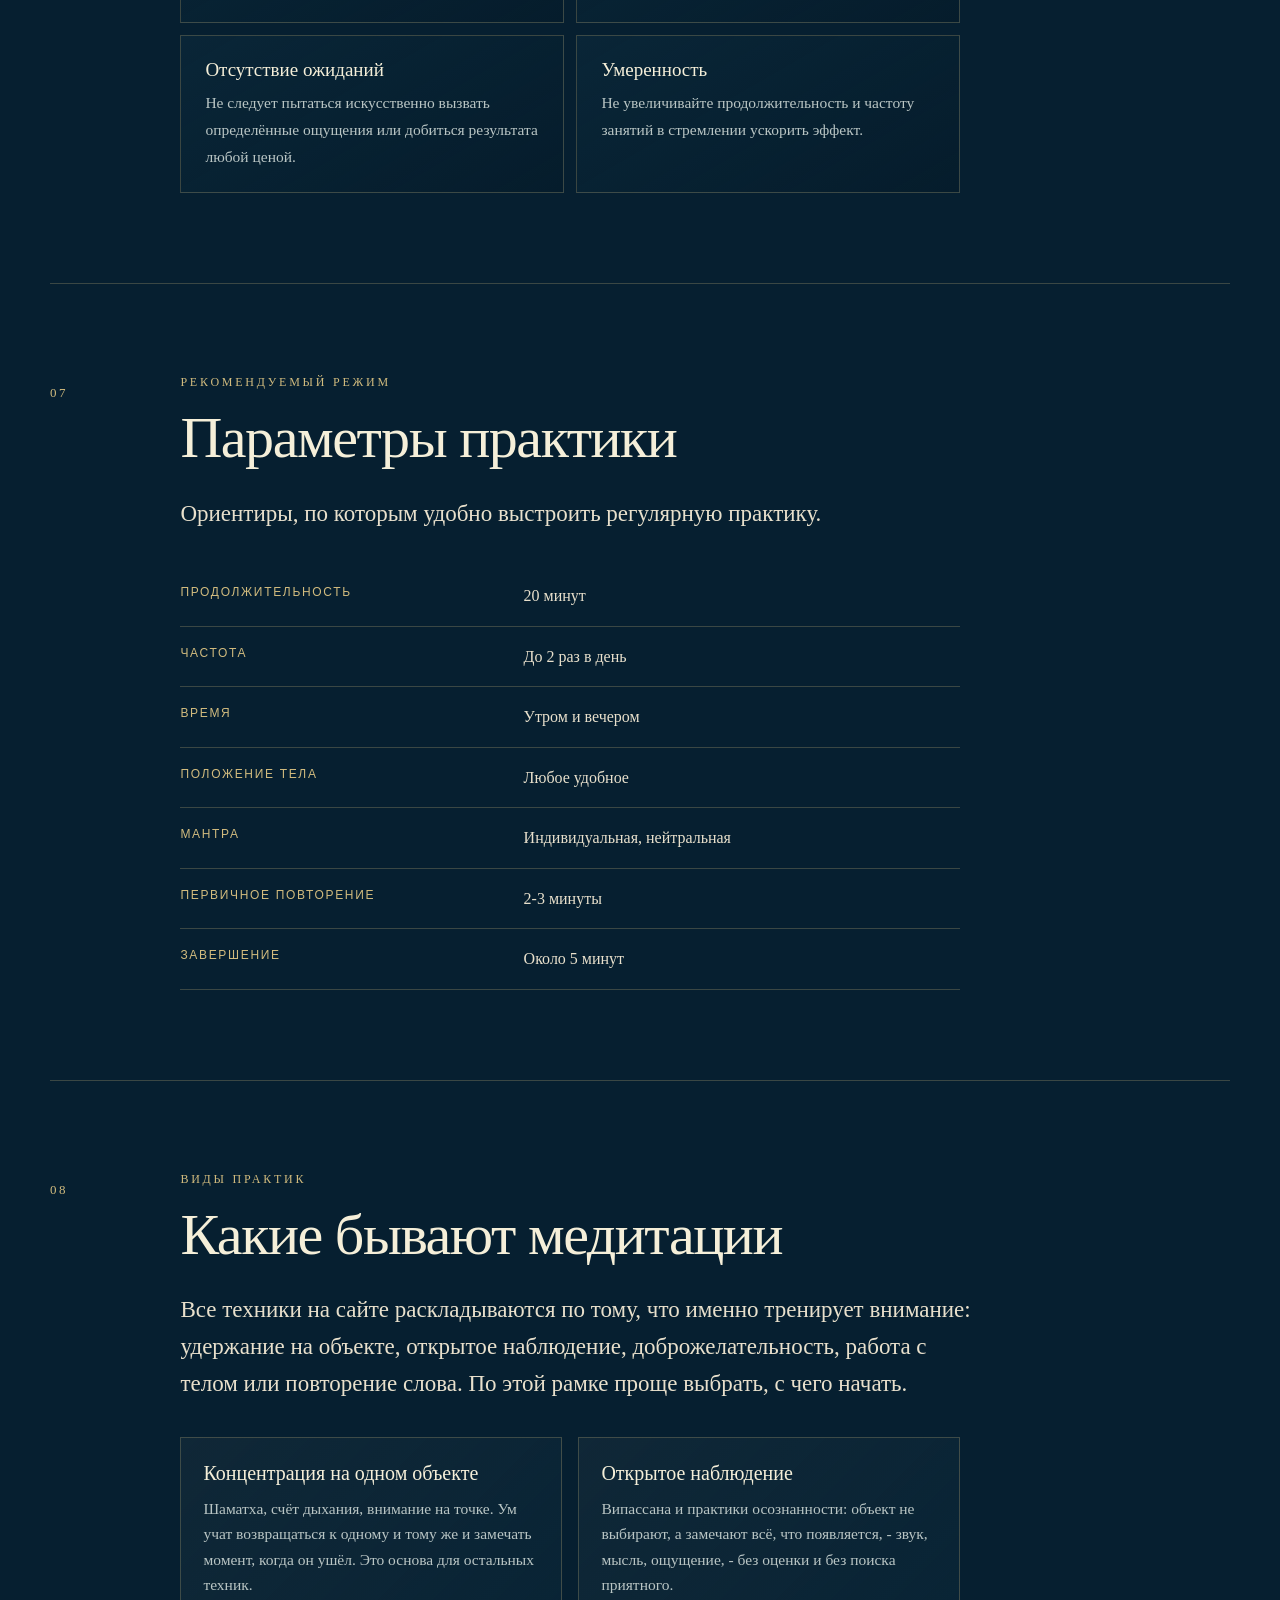
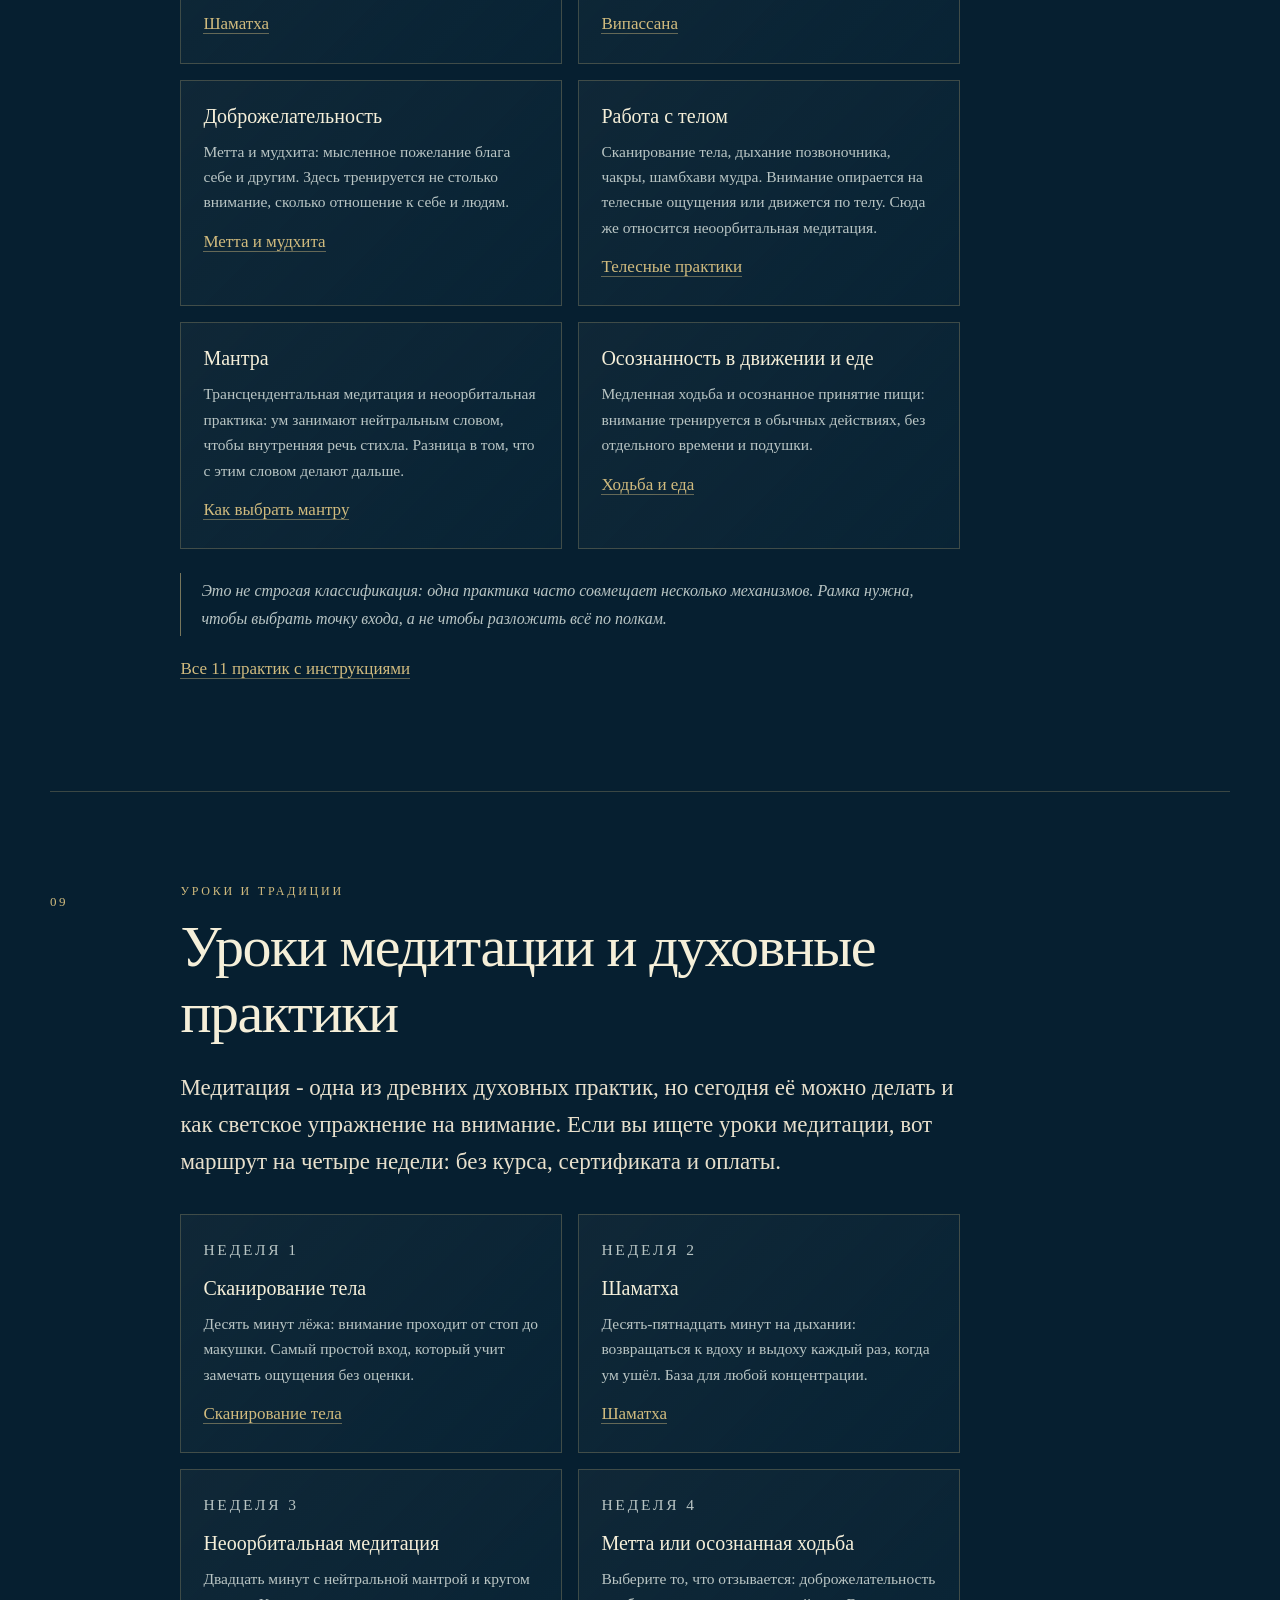
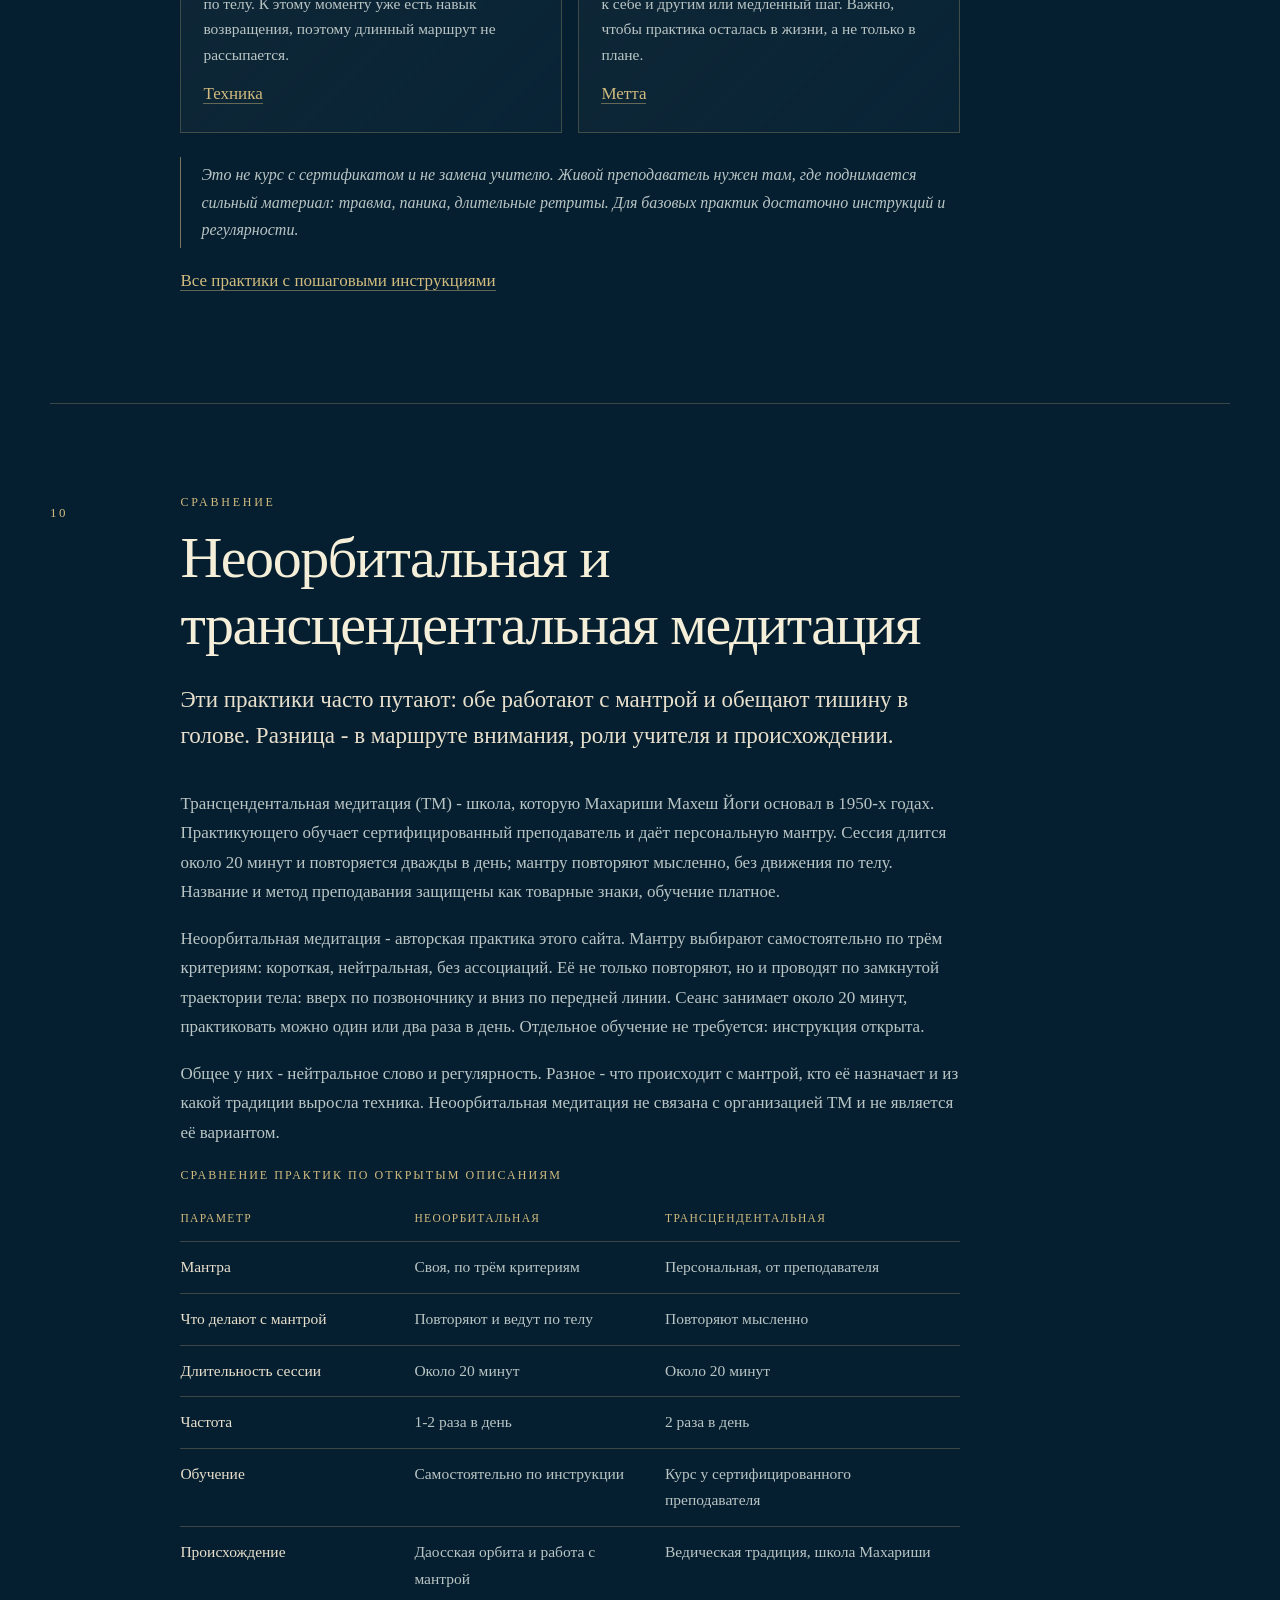
==== commit d10405ea: "Главная: вернуть подзаголовок про успокоение ума" ====
--- a/index.html
+++ b/index.html
@@ -255,7 +255,7 @@
       <div class="hero-copy">
         <p class="eyebrow">Практика</p>
         <h1 id="hero-title">Твой спокойный ум</h1>
-        <p class="hero-sub">Практики для спокойствия.</p>
+        <p class="hero-sub">Практика успокоения ума и внутреннего сосредоточения.</p>
         <p class="hero-note">Полная инструкция: как выбрать мантру, провести её по телу по кругу и перейти к внутренней тишине.</p>
         <div class="hero-actions">
           <a class="hero-cta" href="#contact">Написать</a>
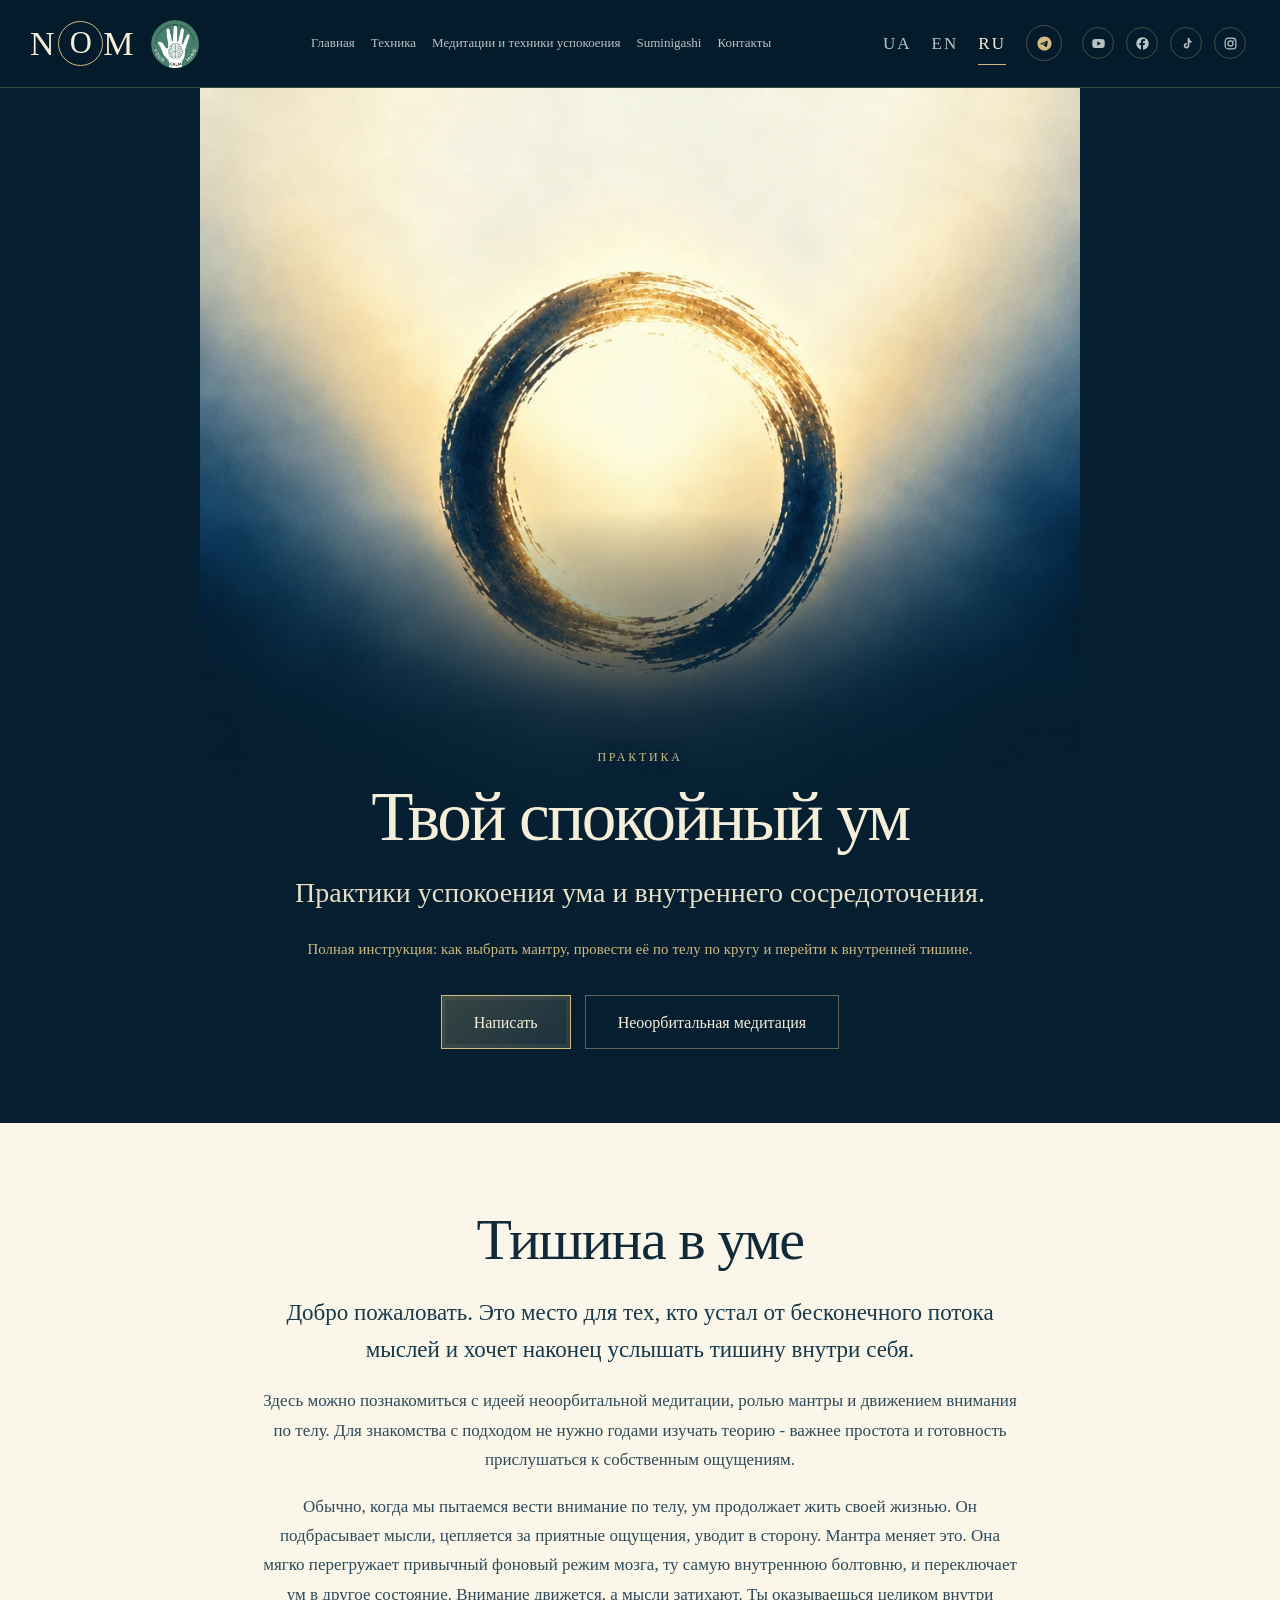
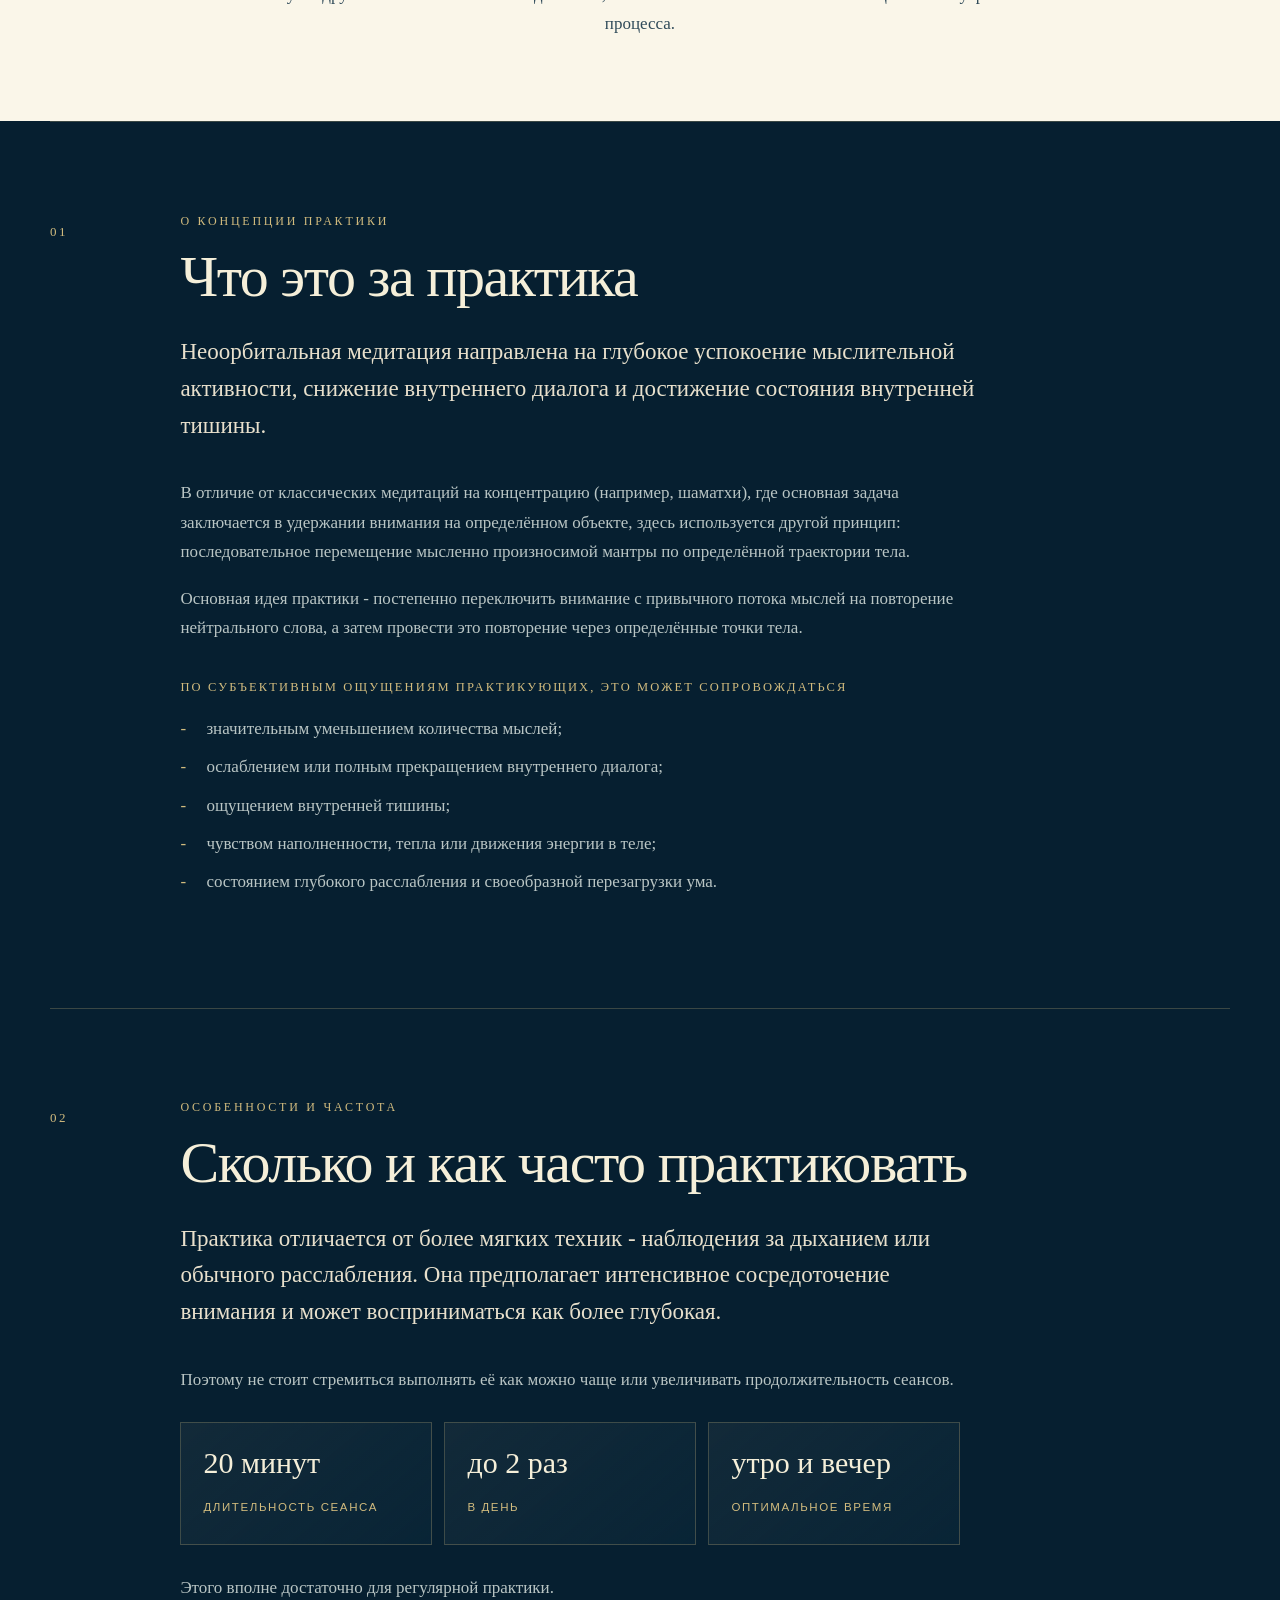
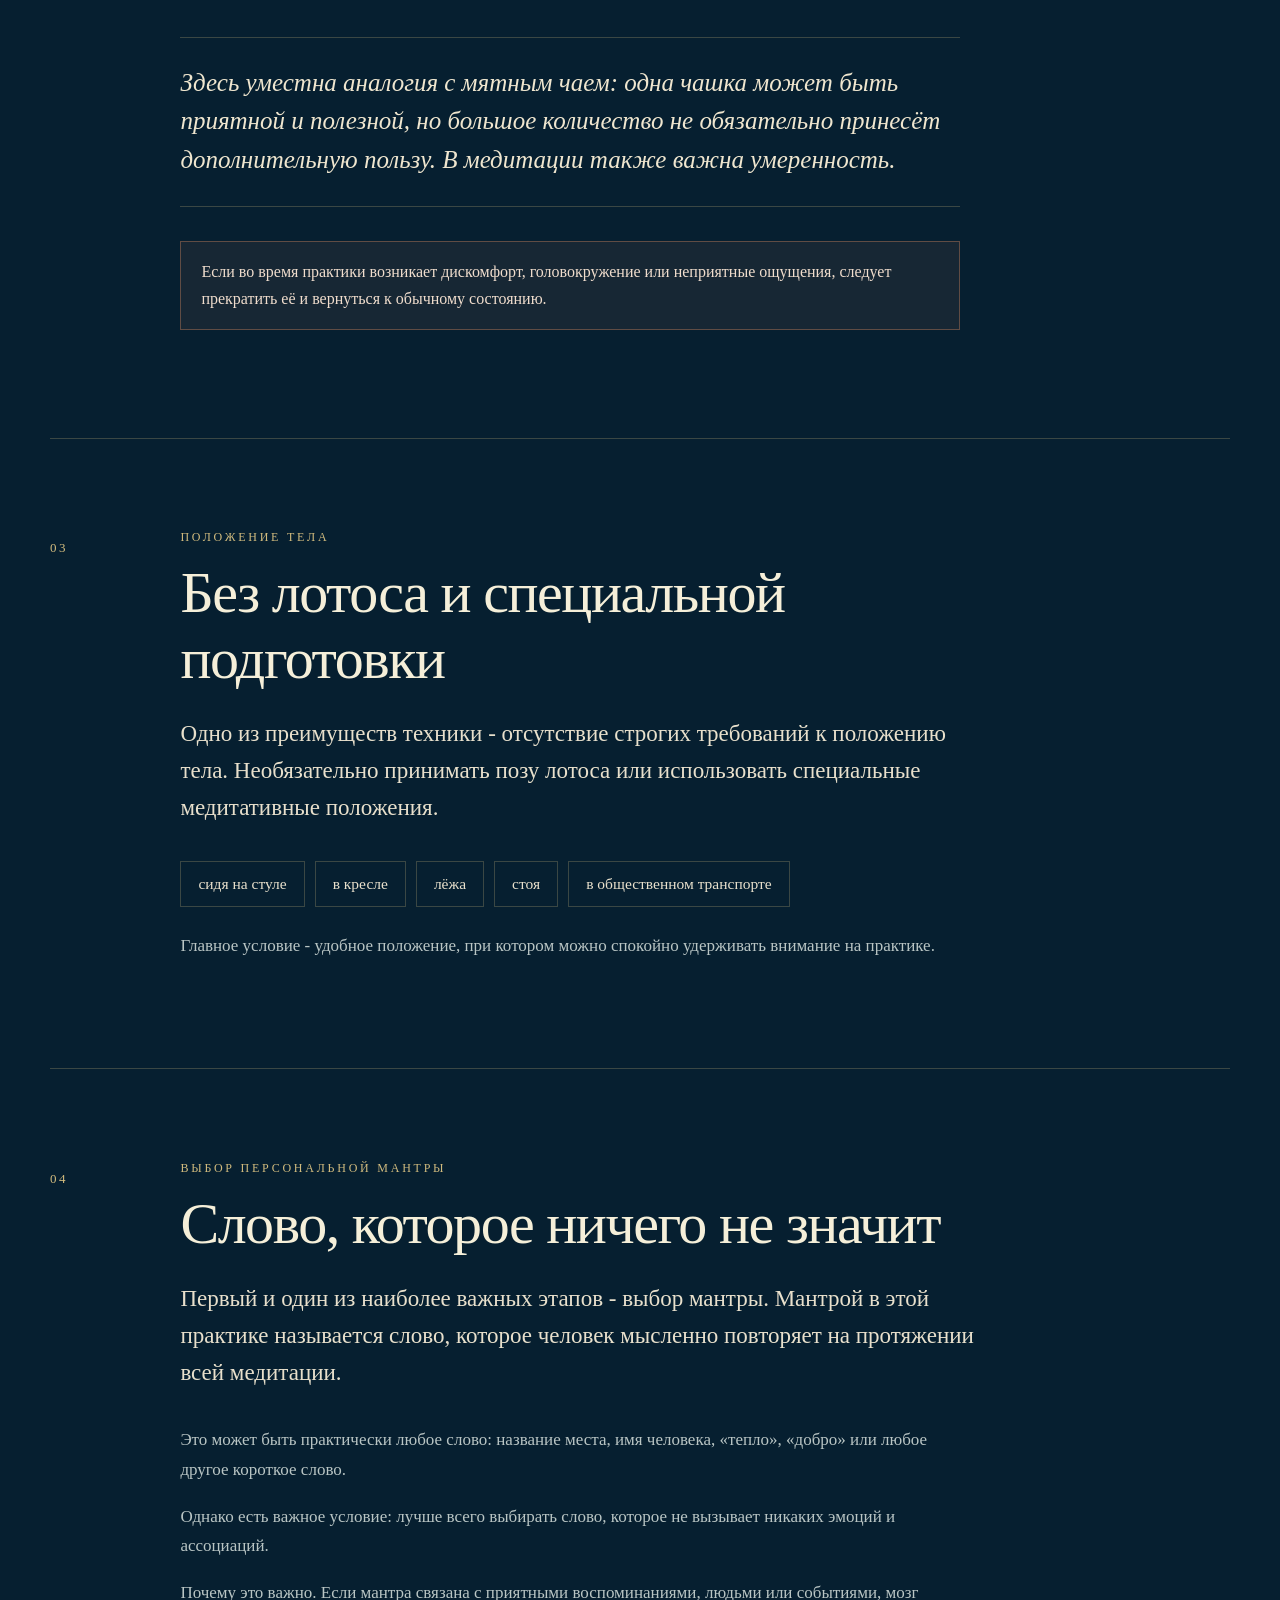
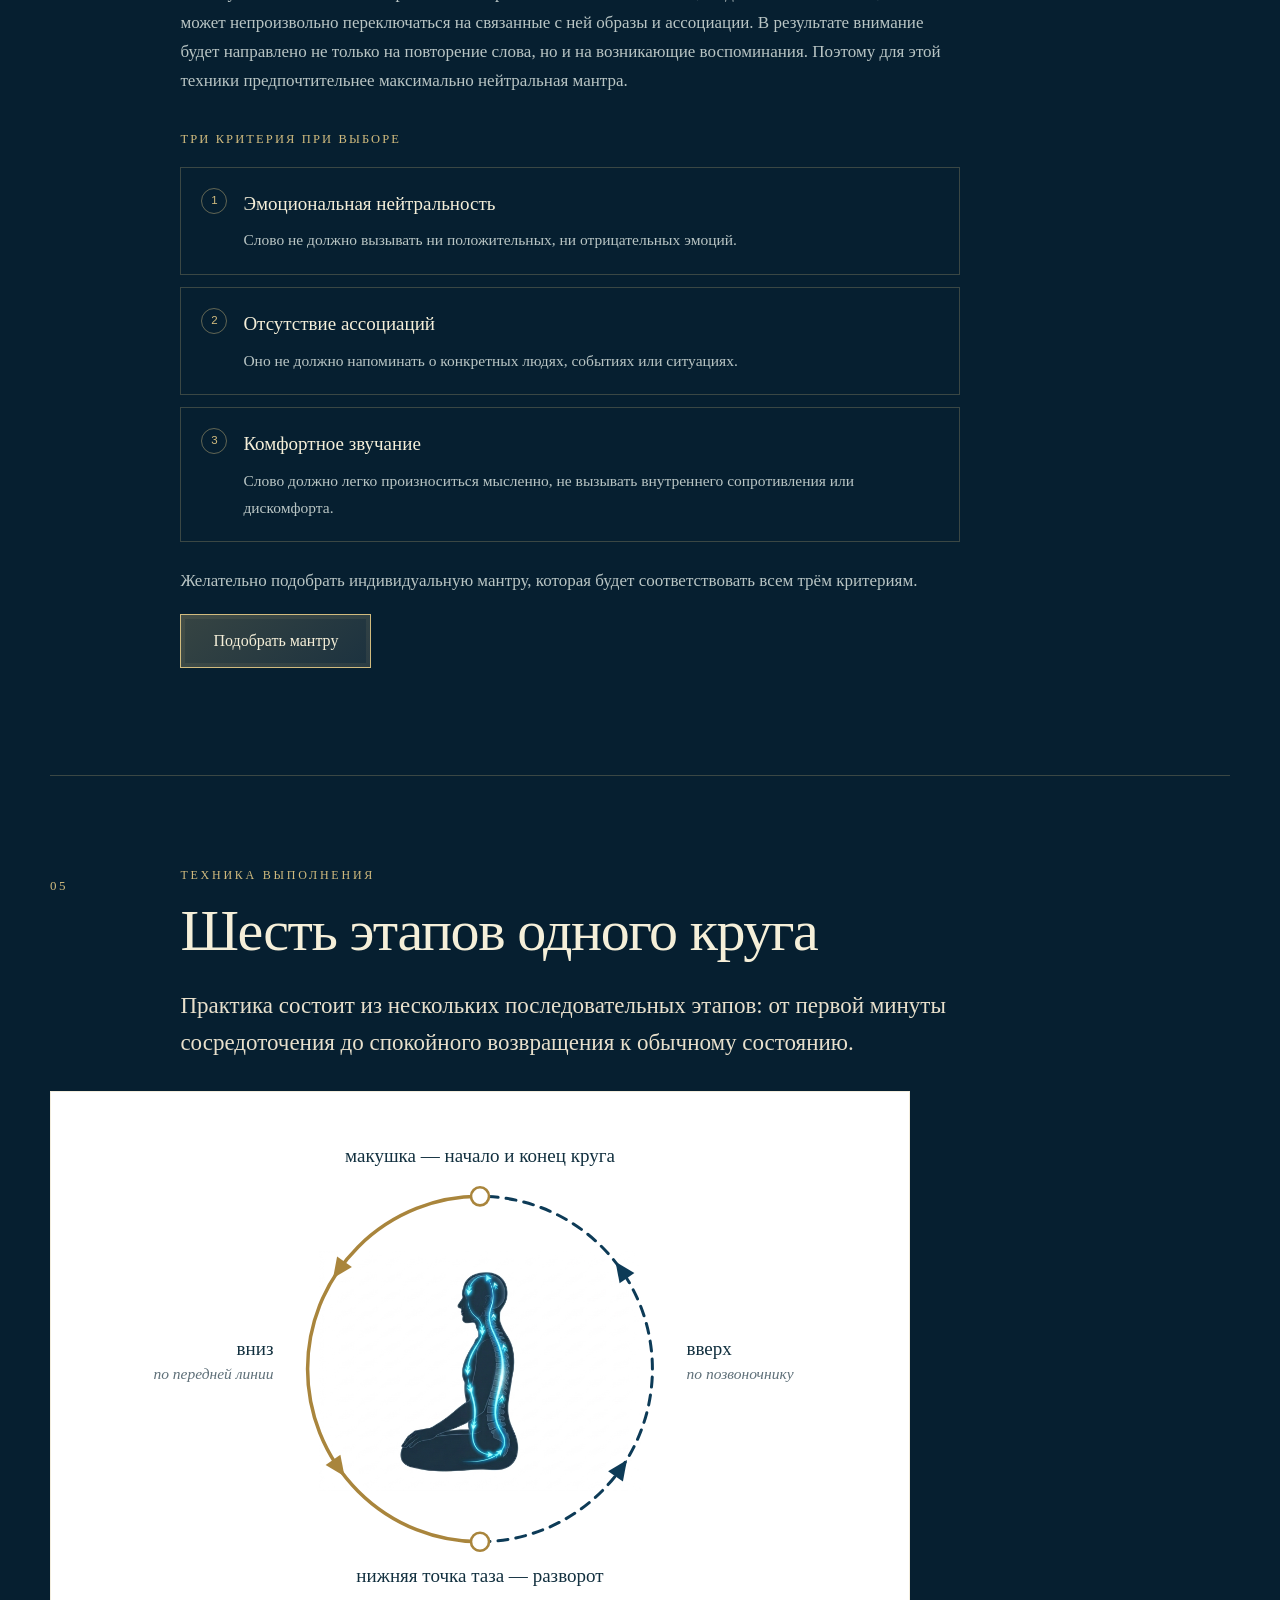
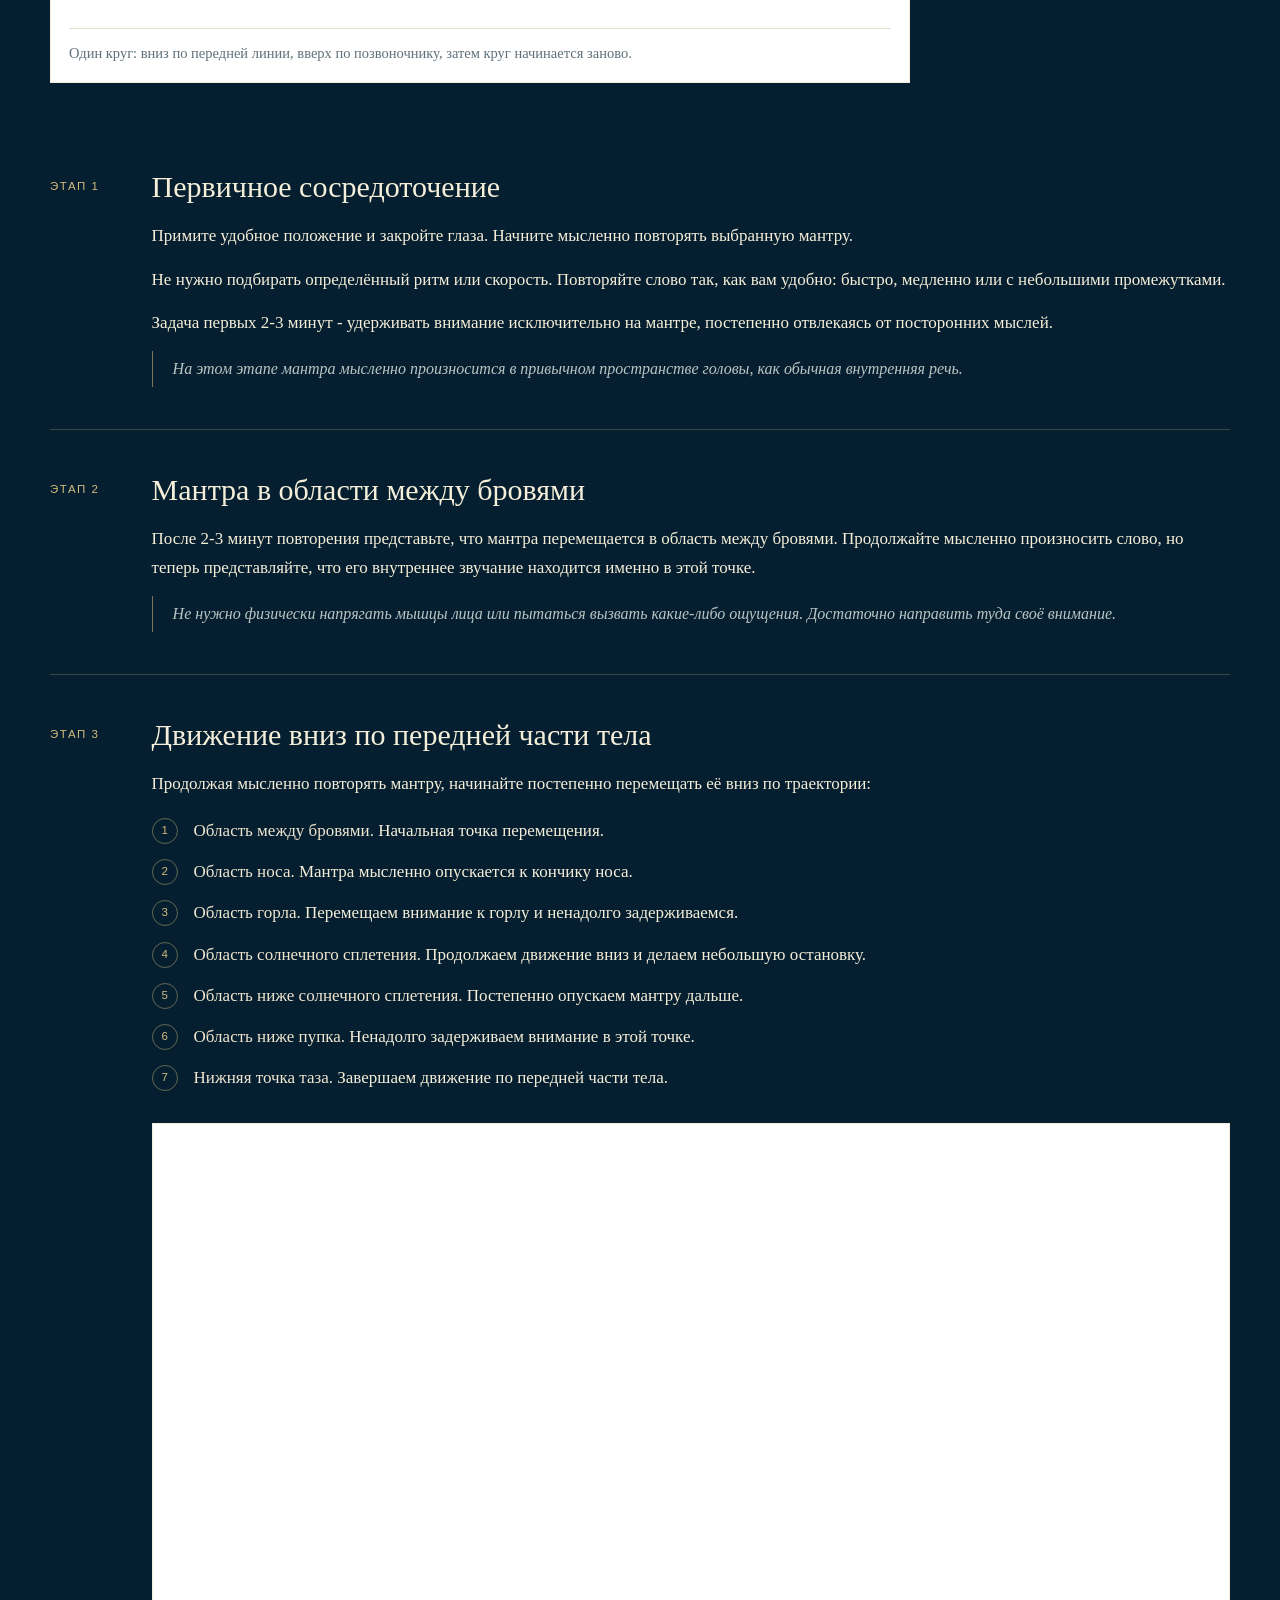
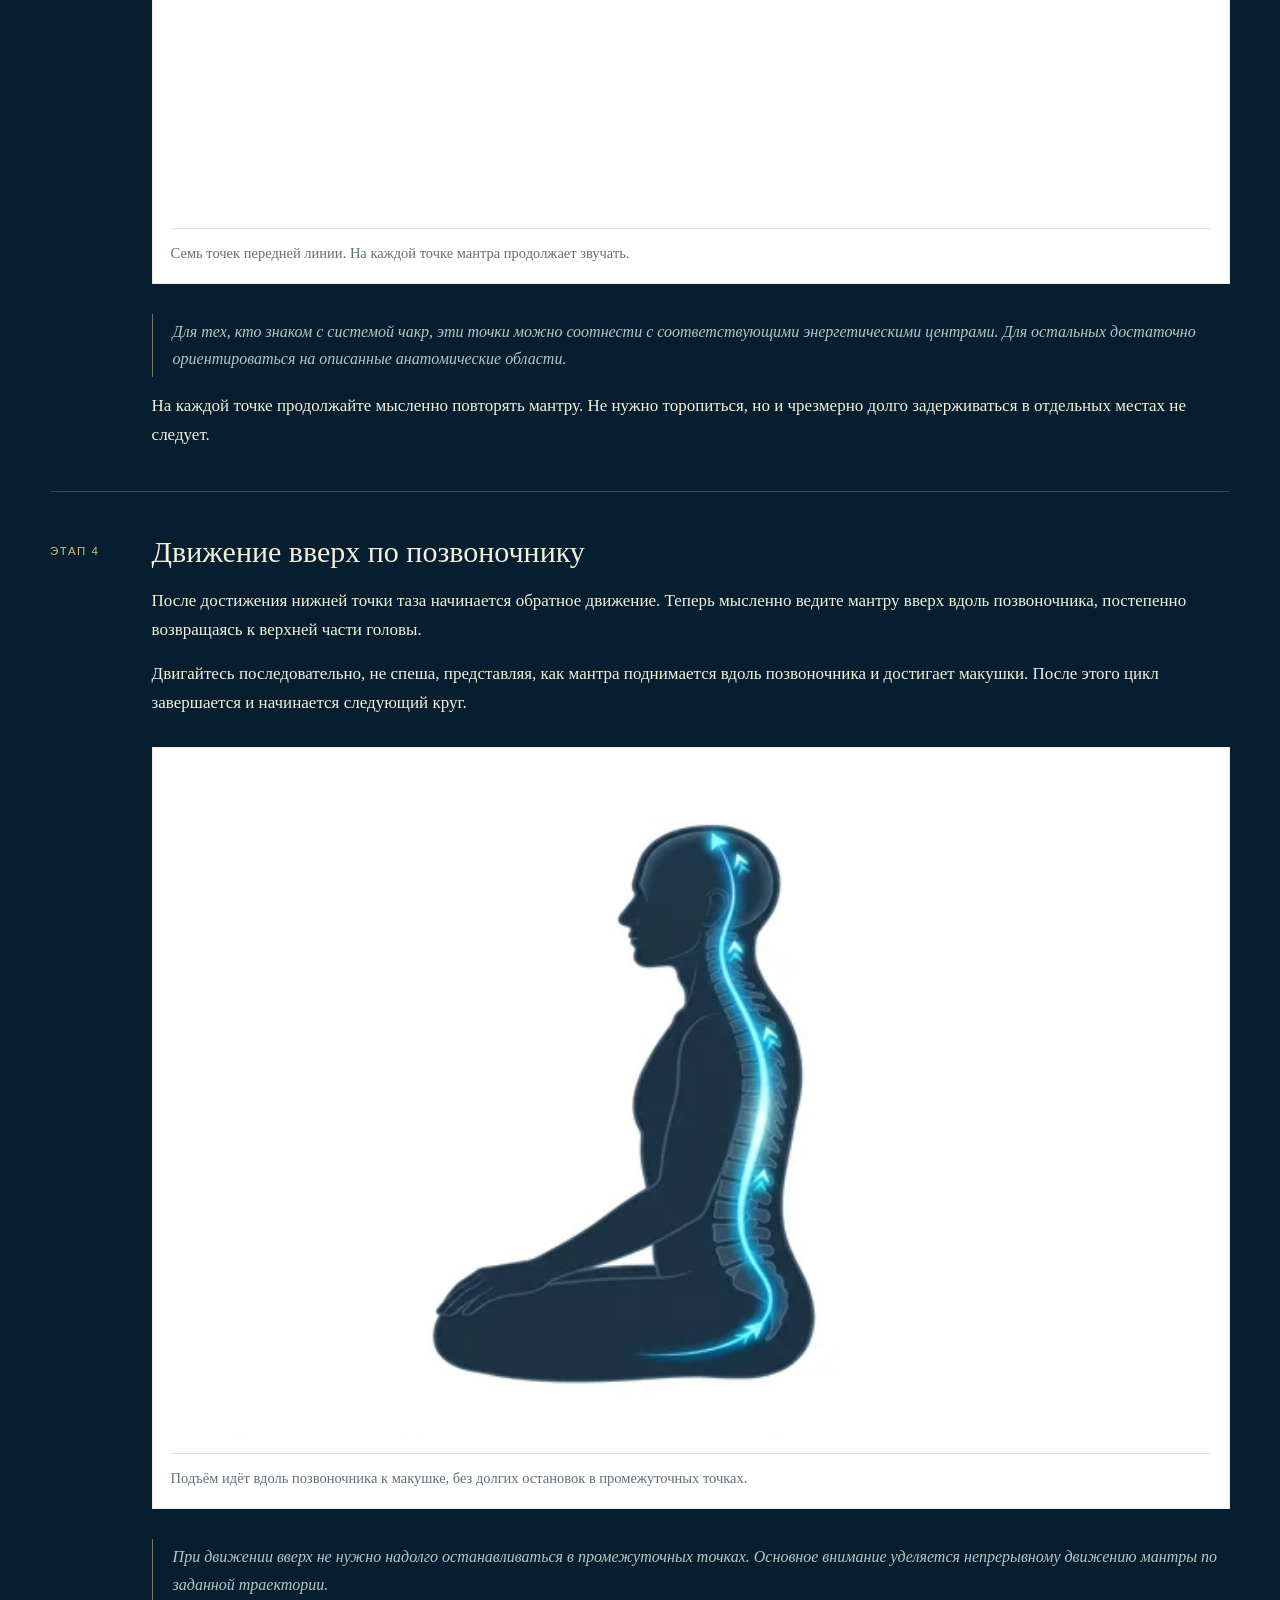
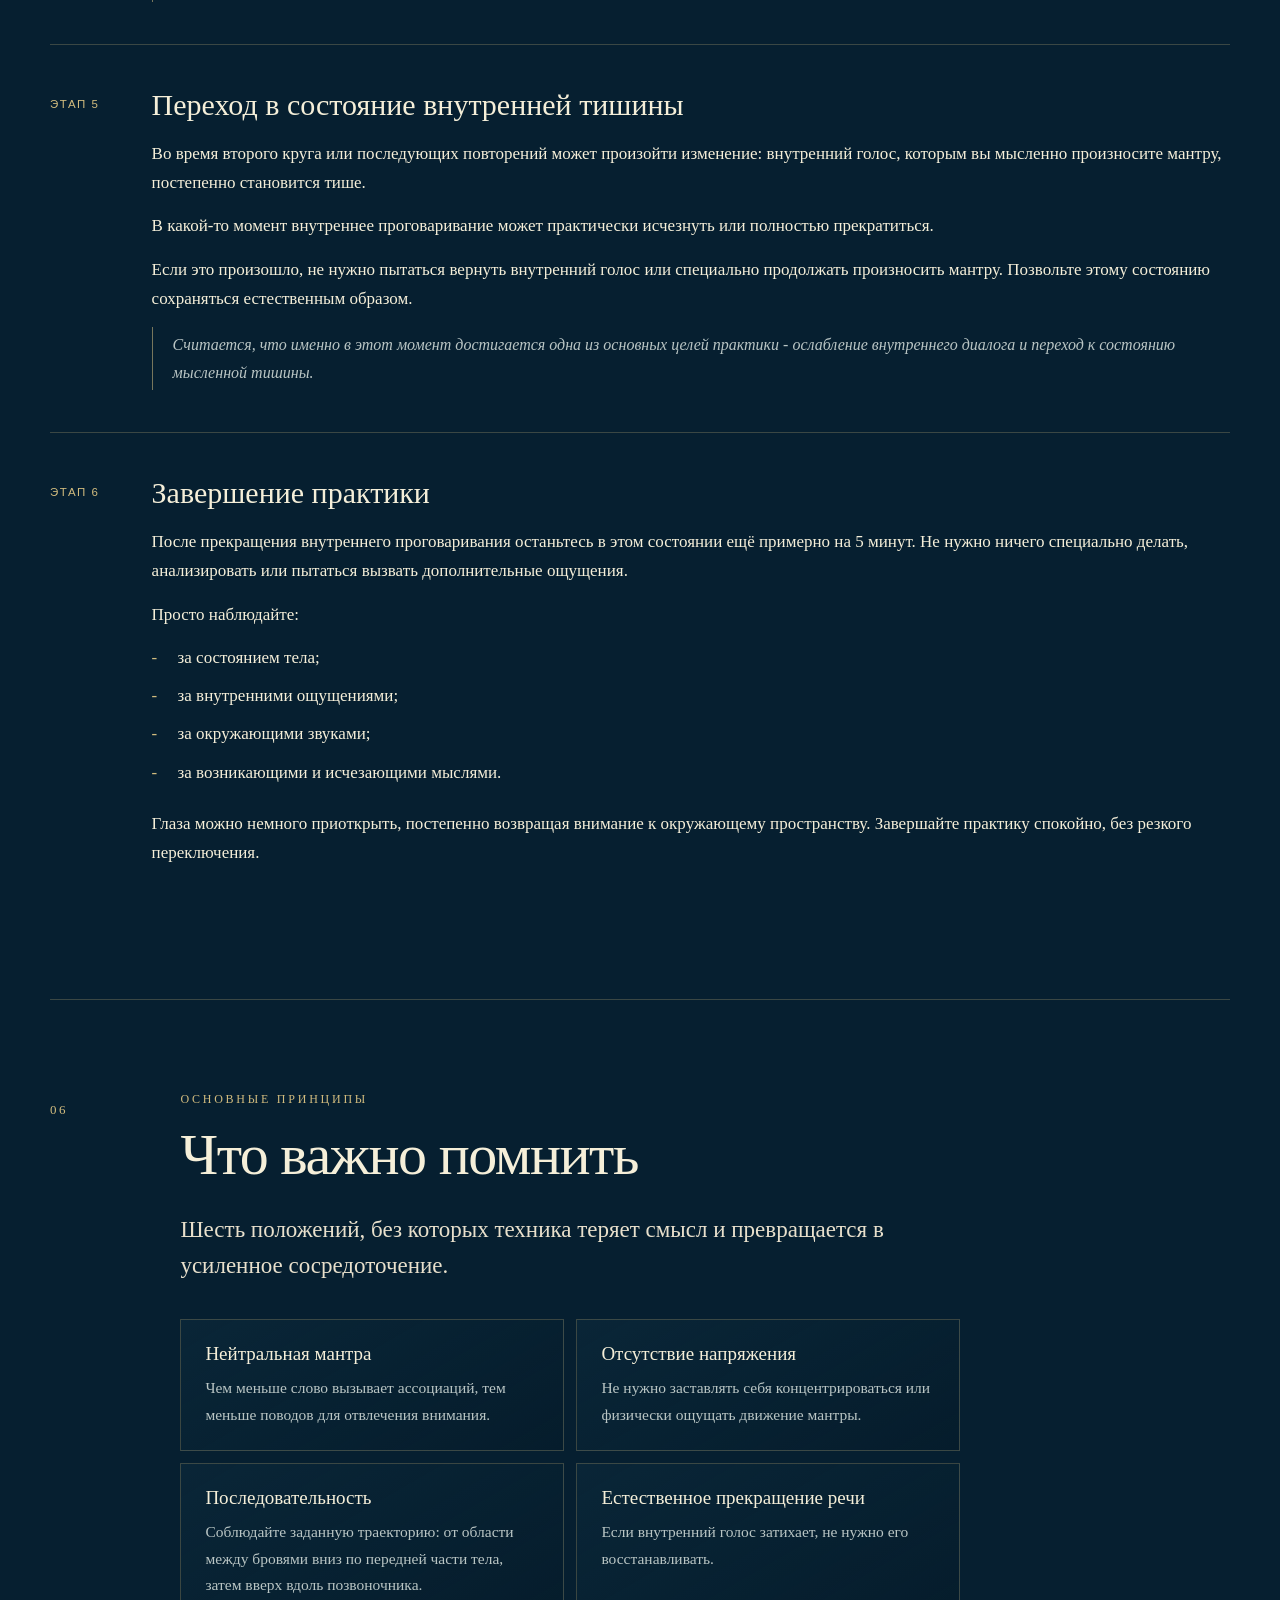
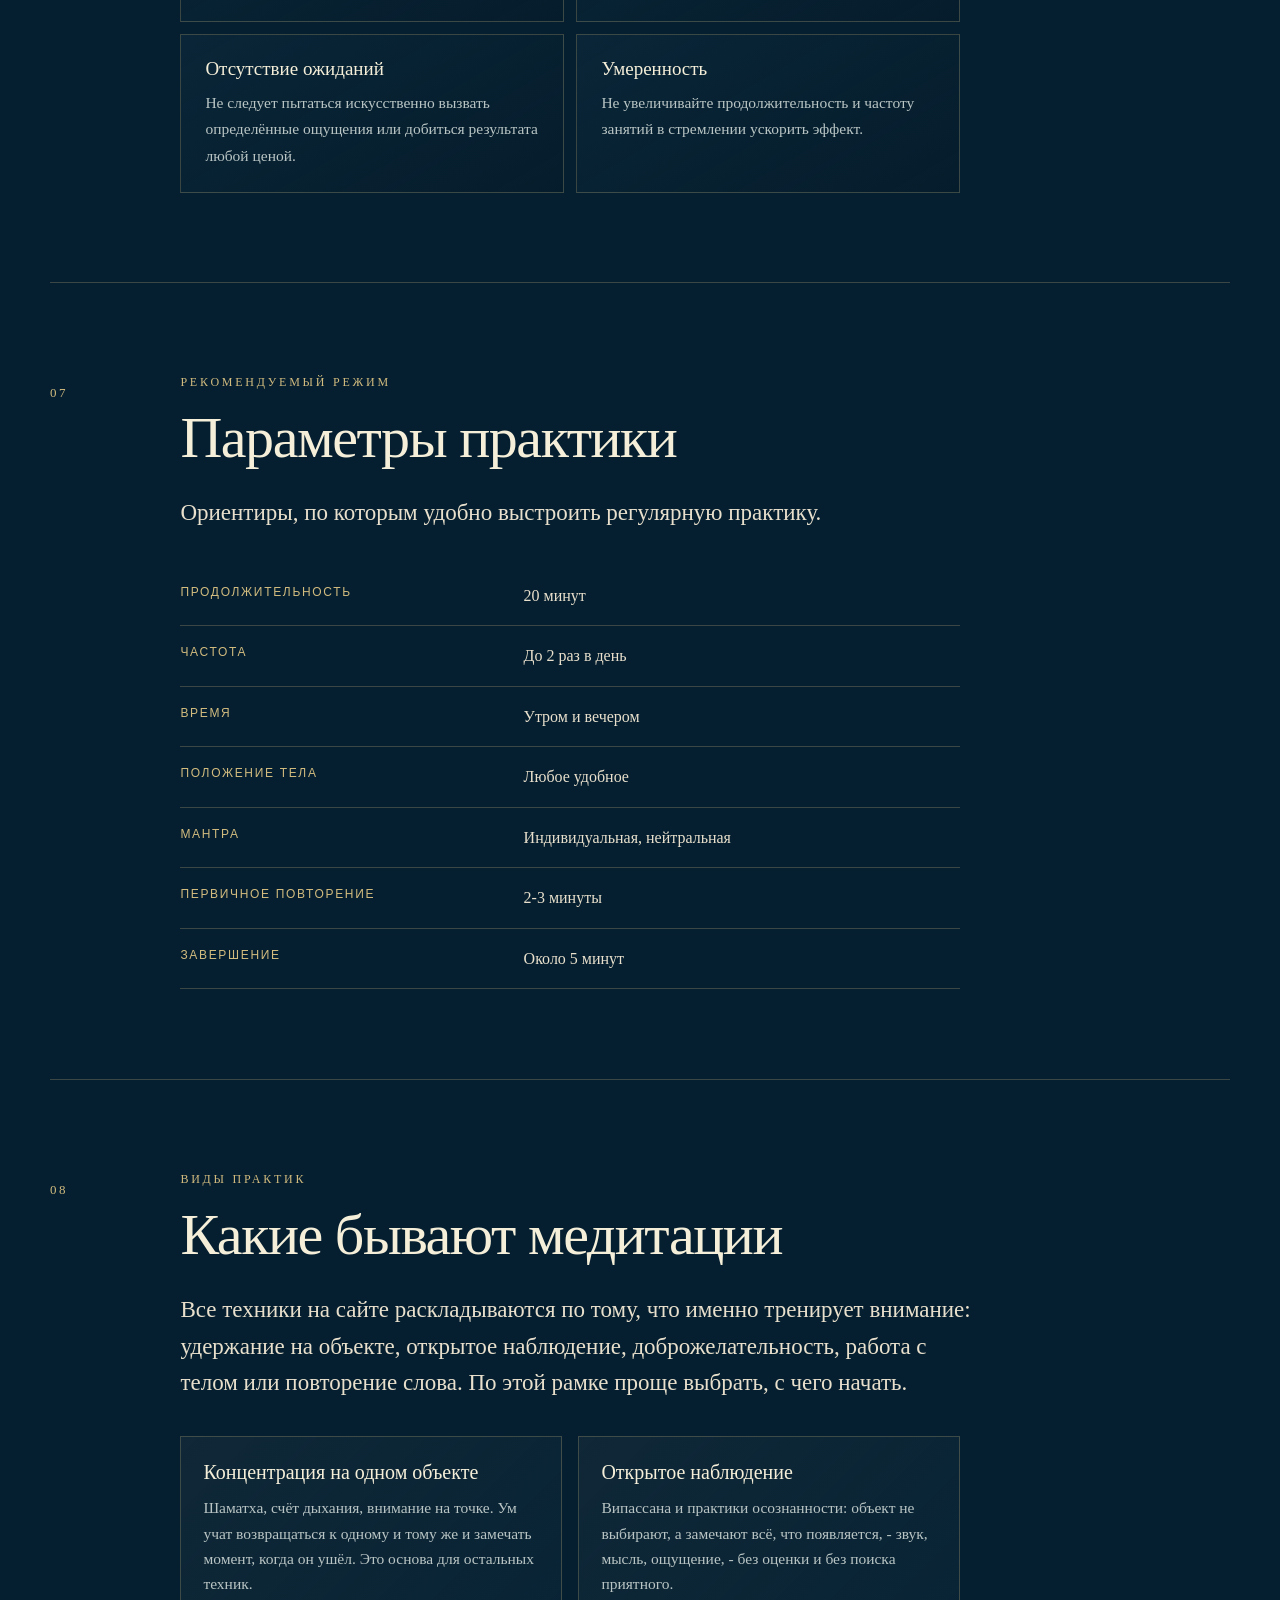
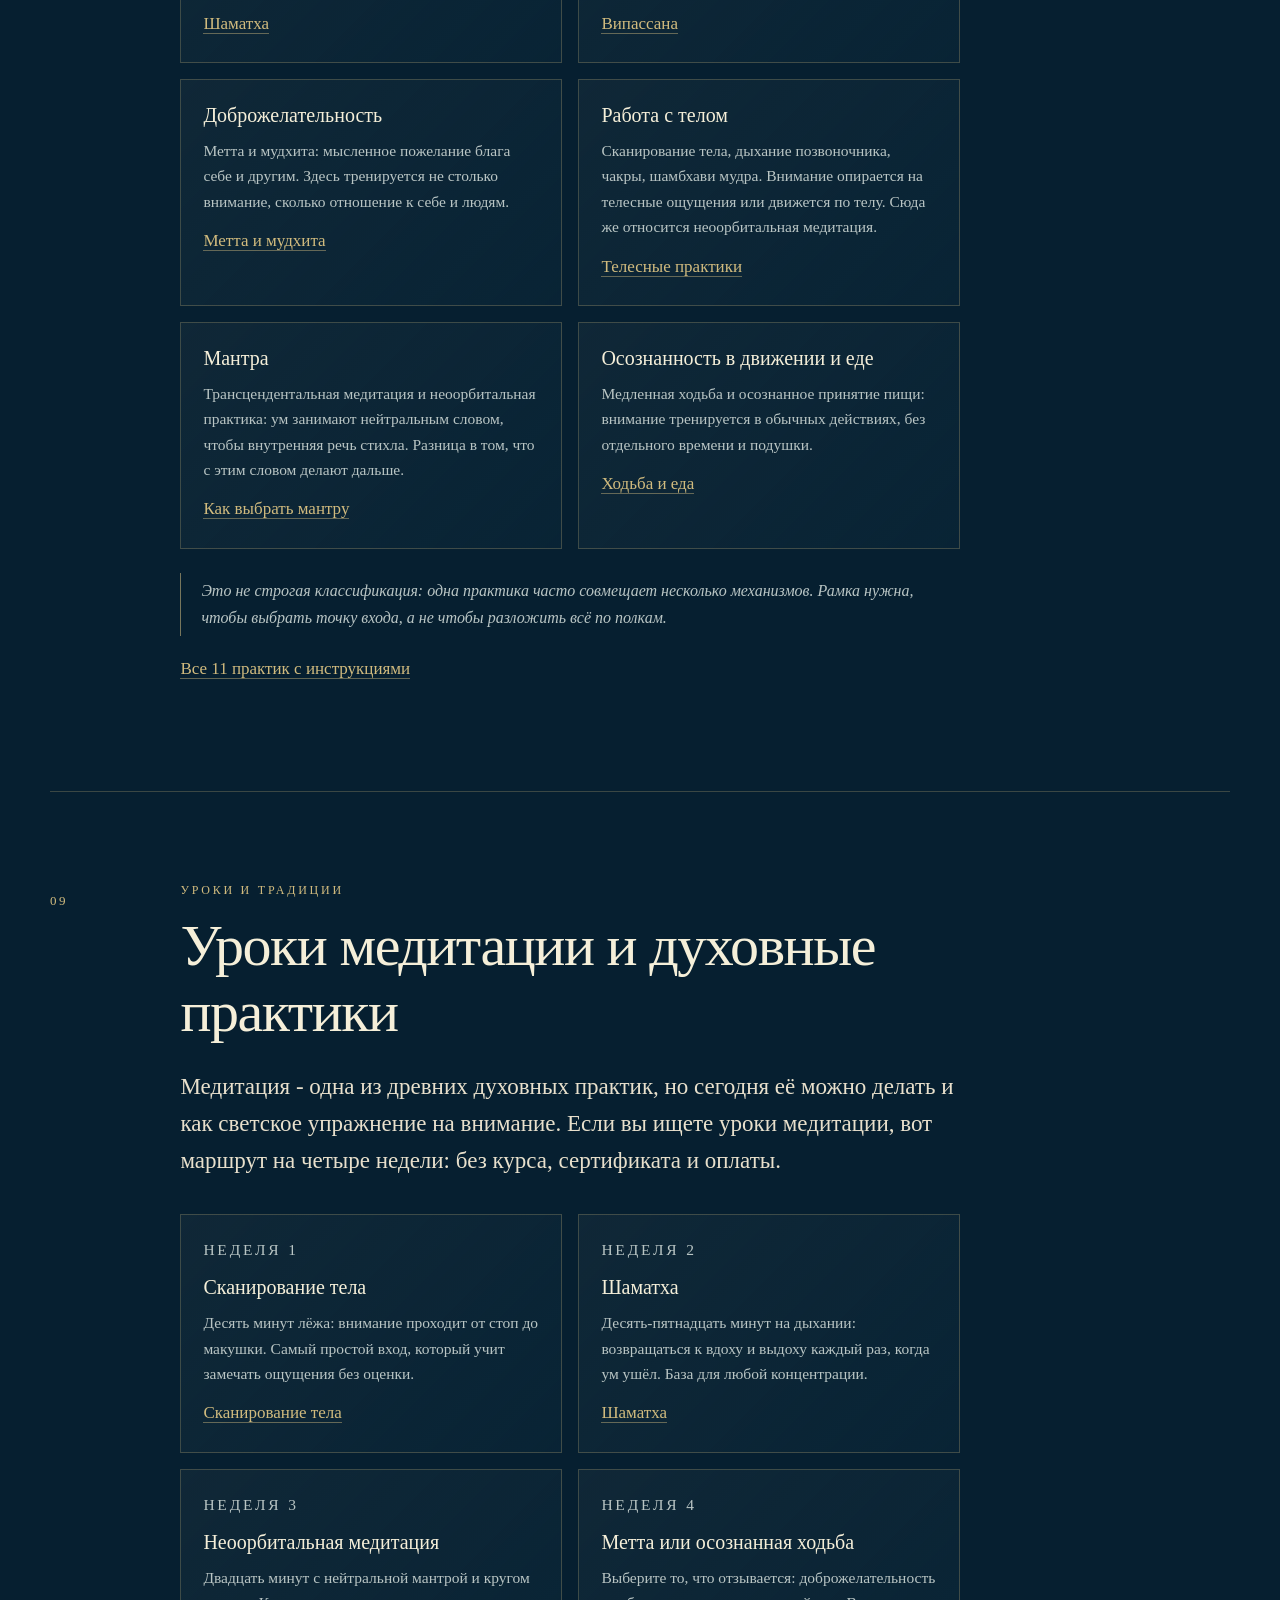
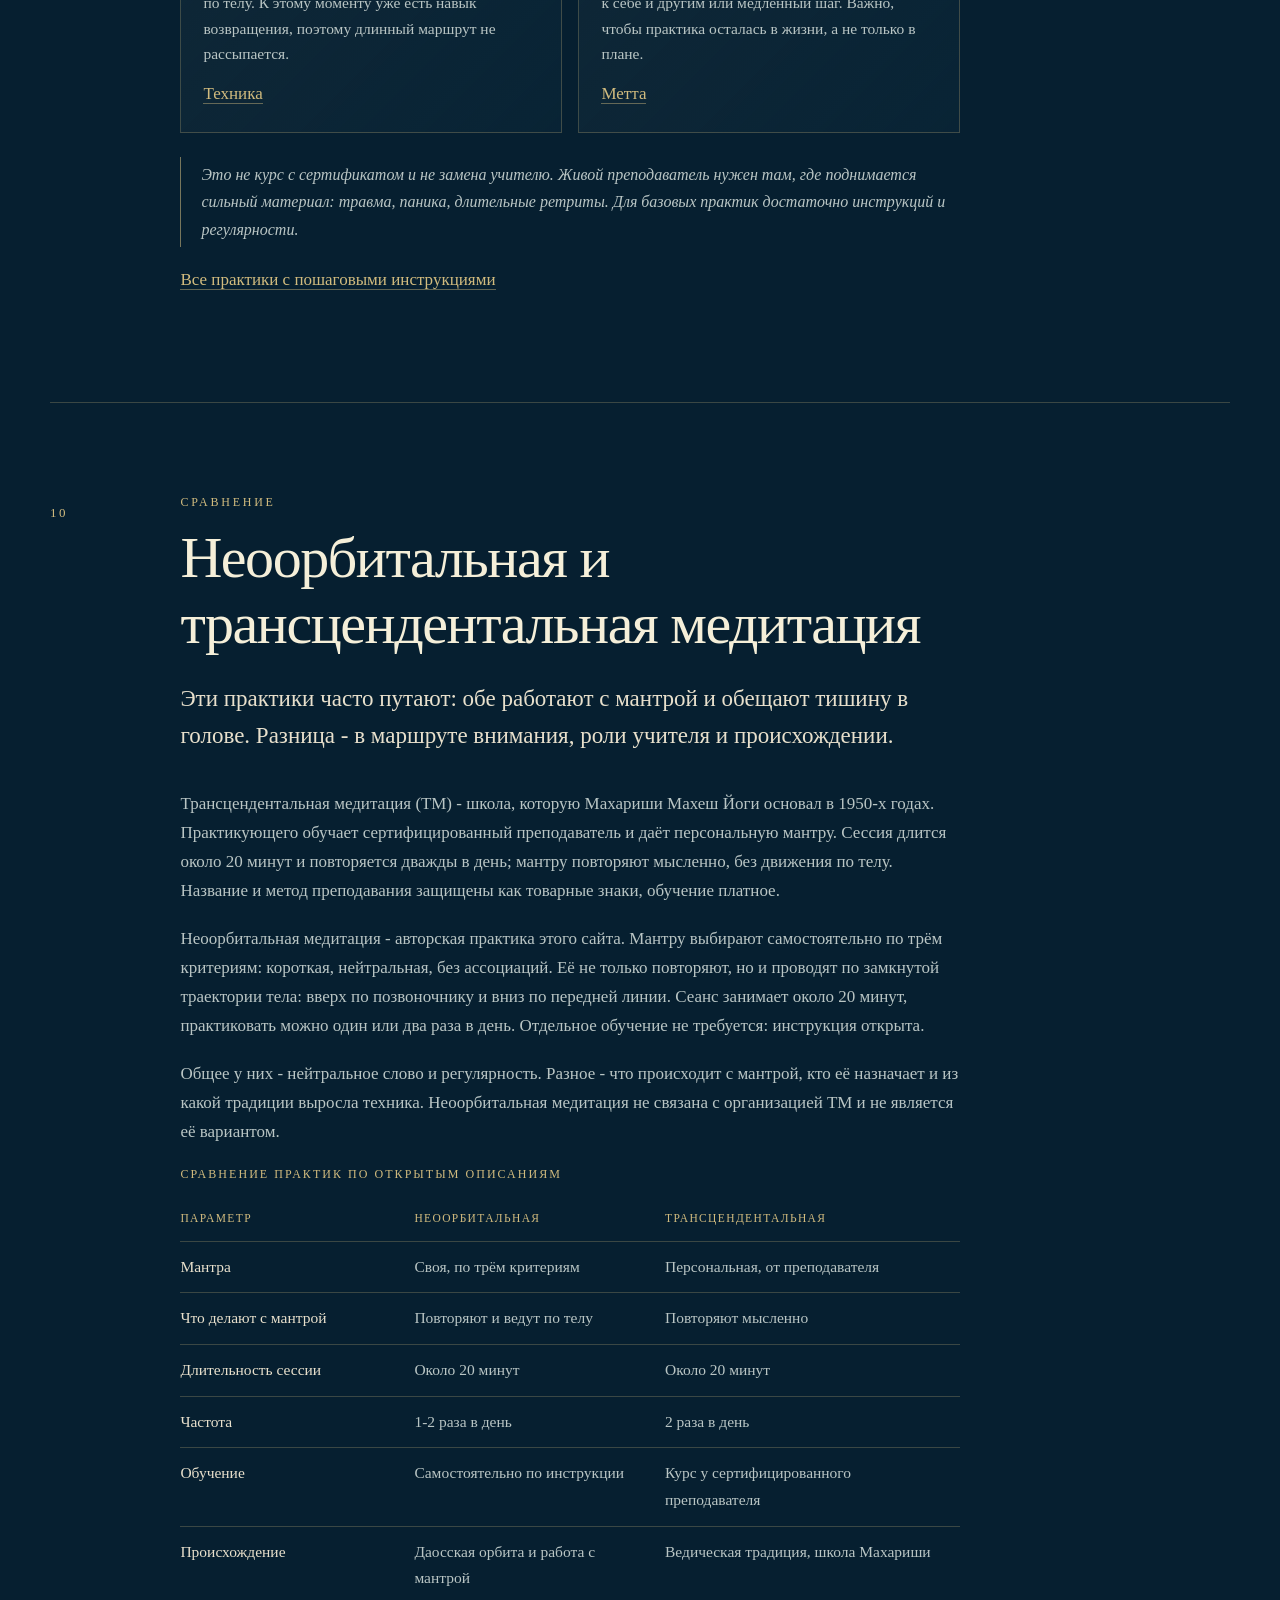
==== commit 4df011bc: "Главная: подзаголовок во множественном числе" ====
--- a/index.html
+++ b/index.html
@@ -255,7 +255,7 @@
       <div class="hero-copy">
         <p class="eyebrow">Практика</p>
         <h1 id="hero-title">Твой спокойный ум</h1>
-        <p class="hero-sub">Практика успокоения ума и внутреннего сосредоточения.</p>
+        <p class="hero-sub">Практики успокоения ума и внутреннего сосредоточения.</p>
         <p class="hero-note">Полная инструкция: как выбрать мантру, провести её по телу по кругу и перейти к внутренней тишине.</p>
         <div class="hero-actions">
           <a class="hero-cta" href="#contact">Написать</a>
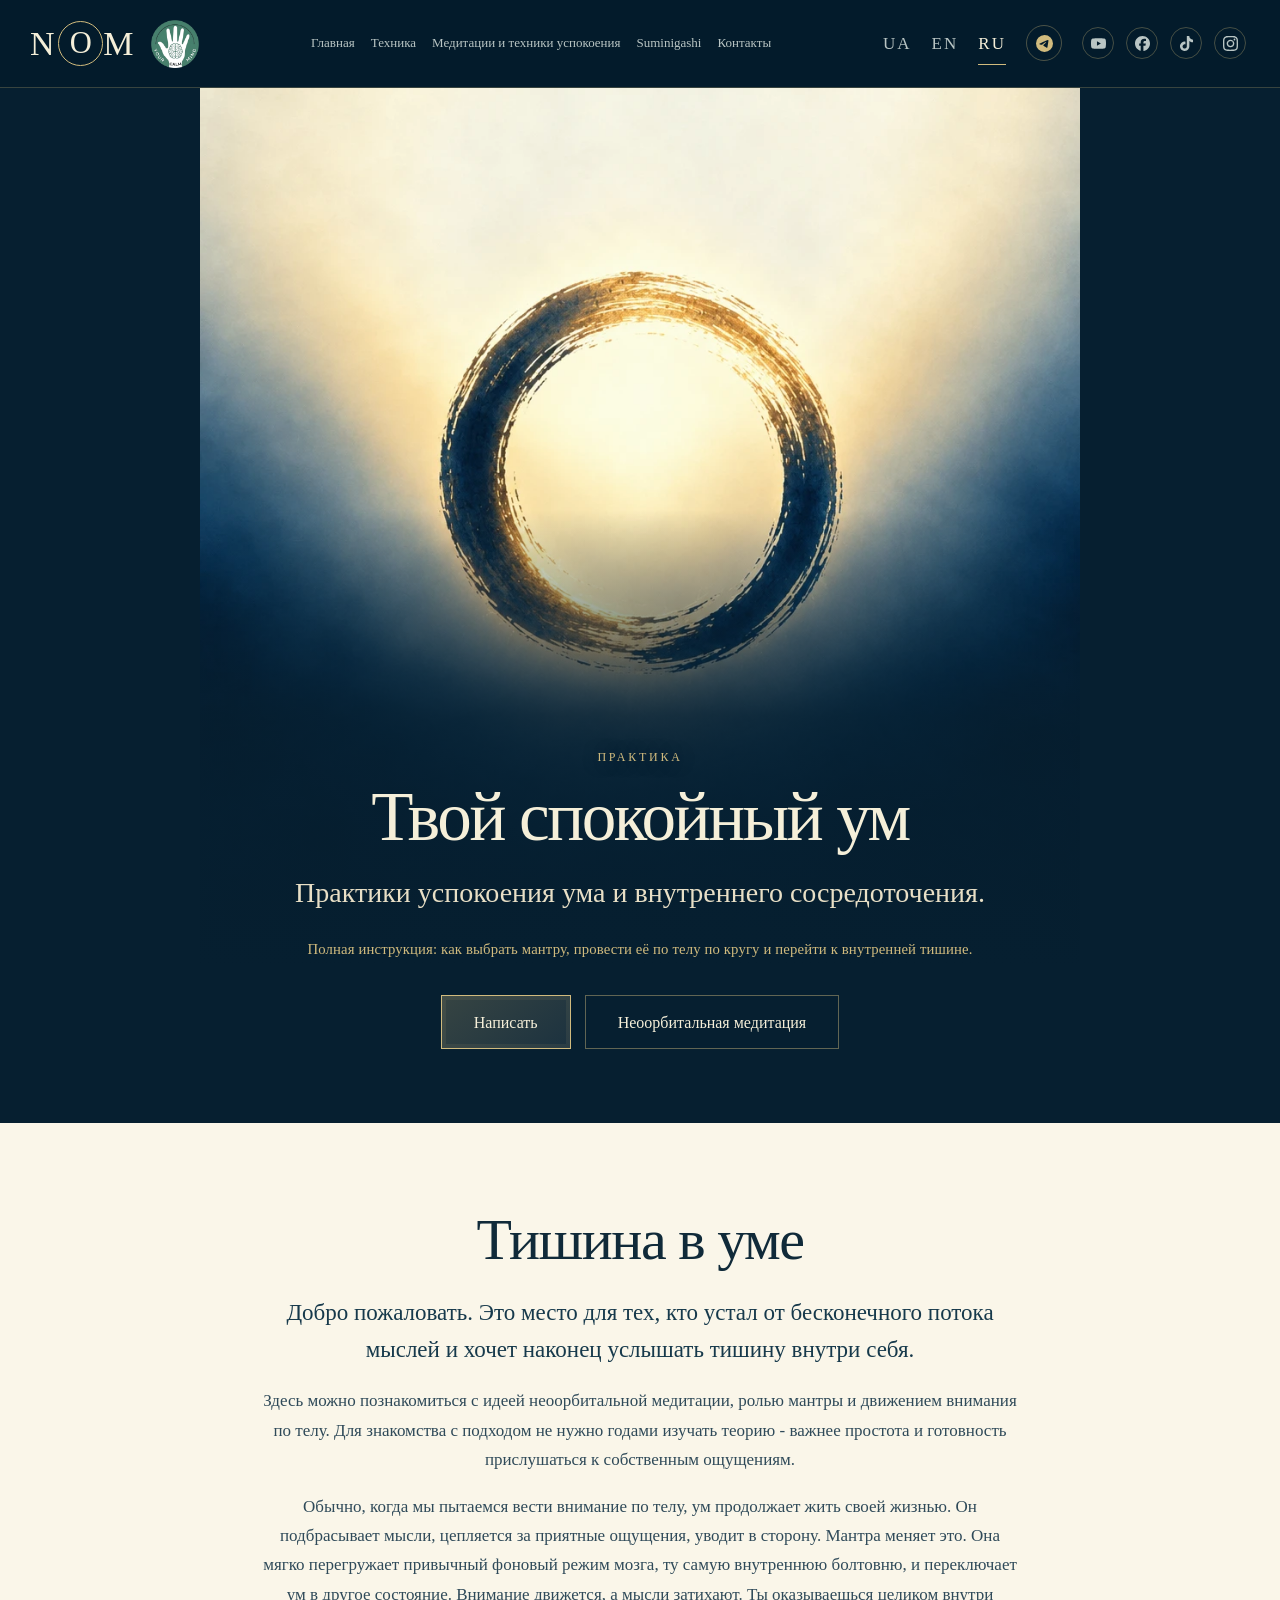
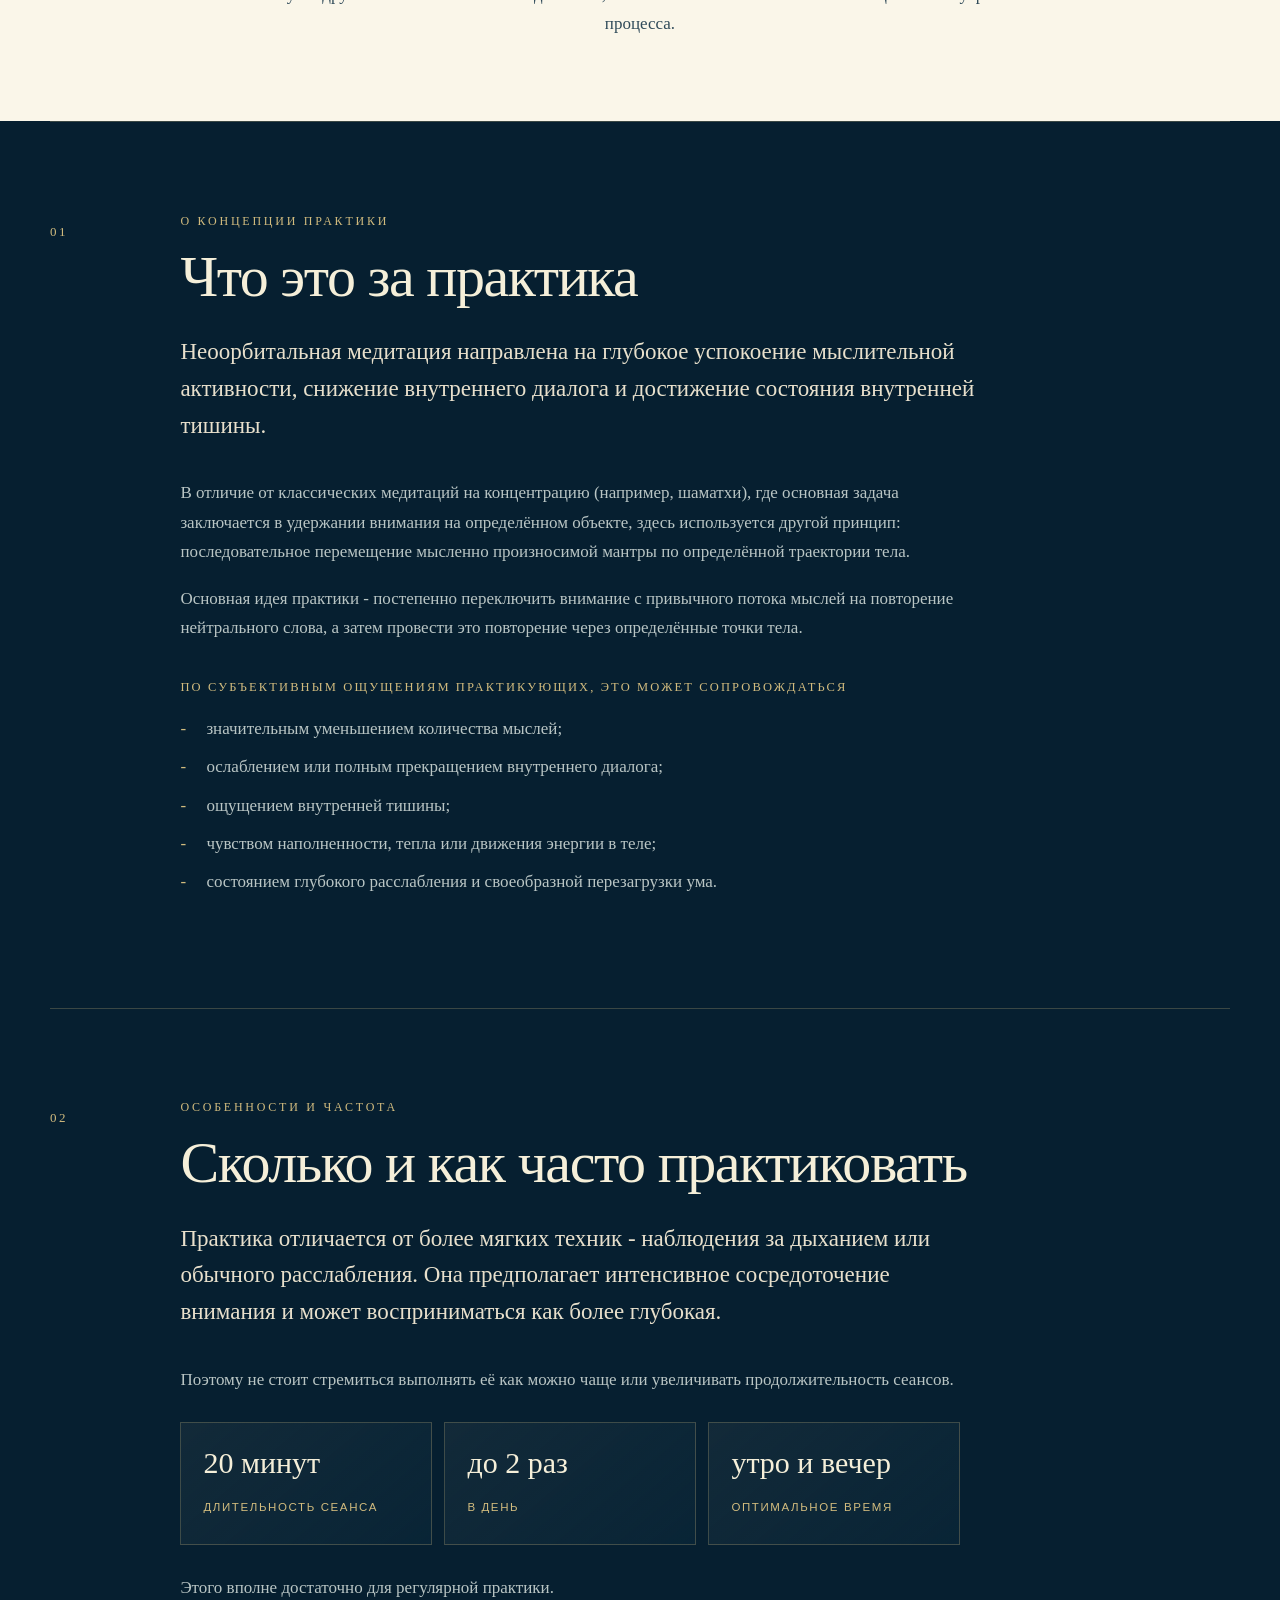
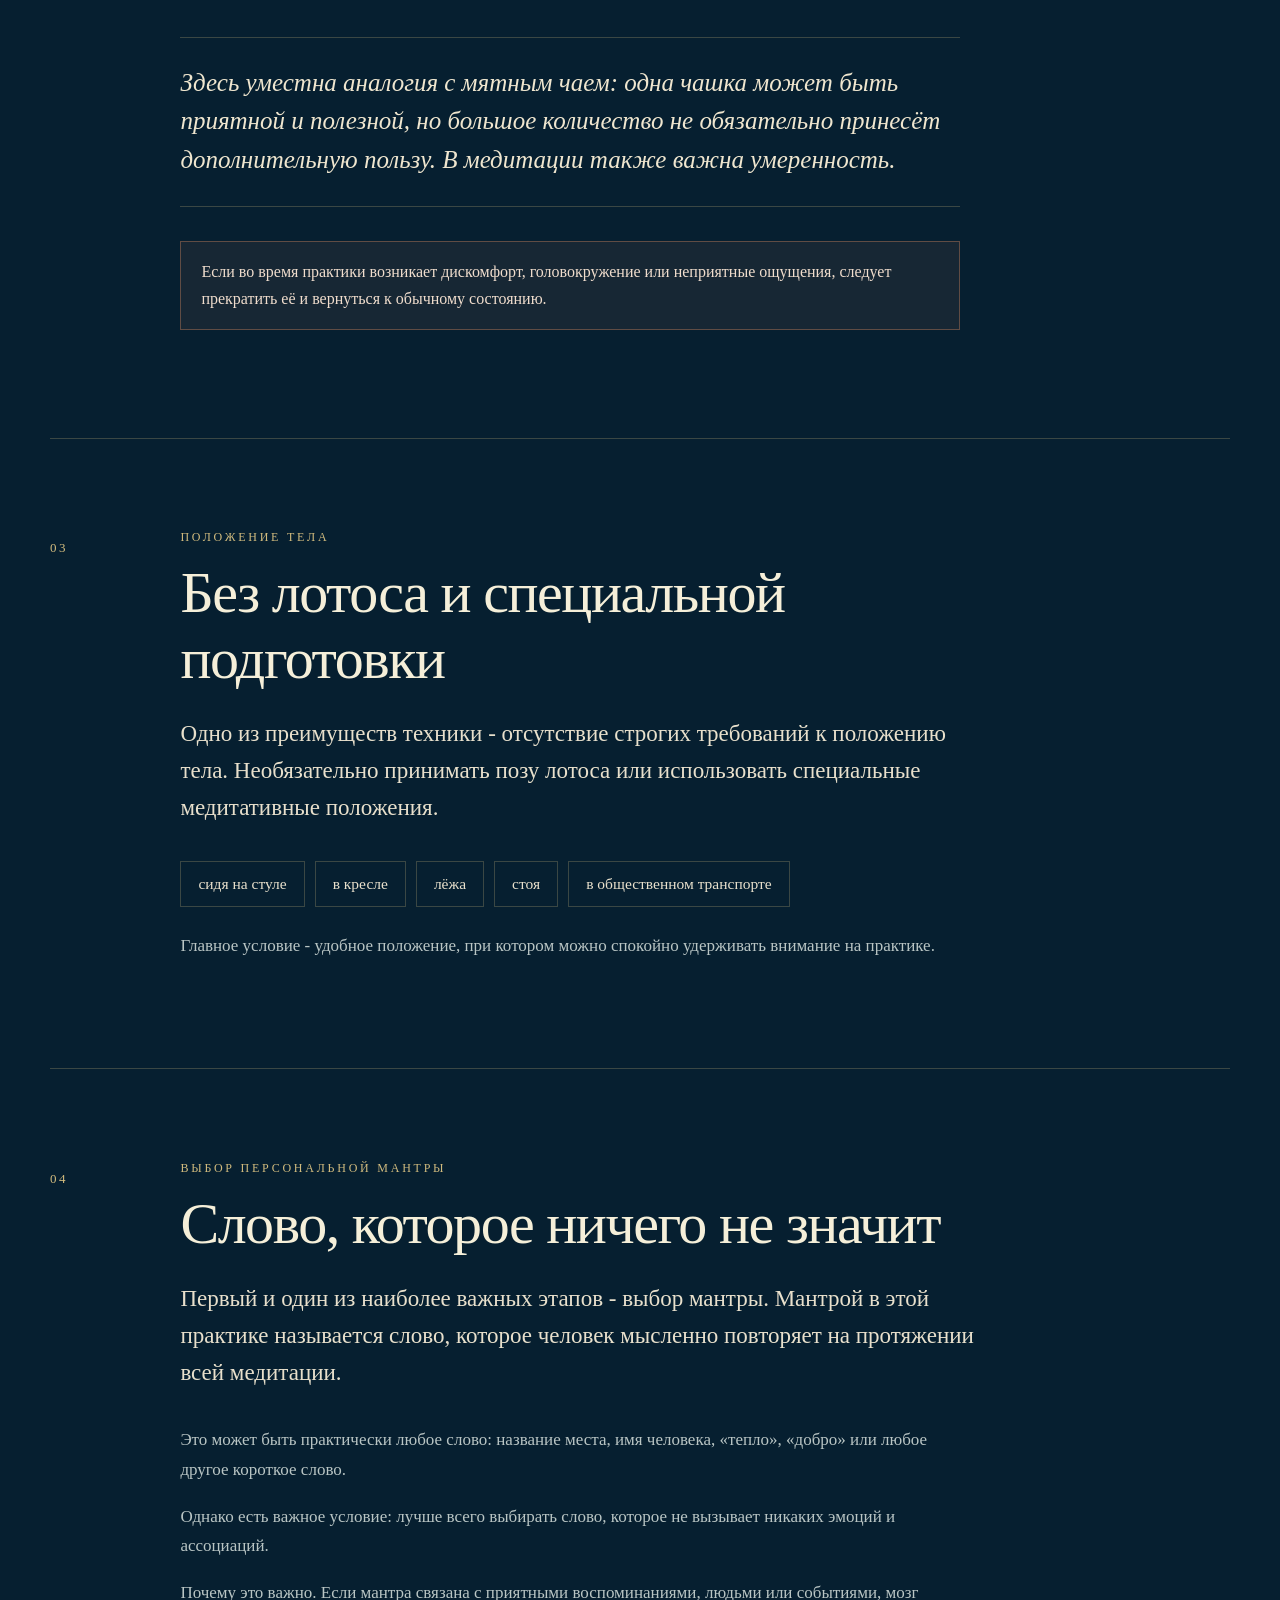
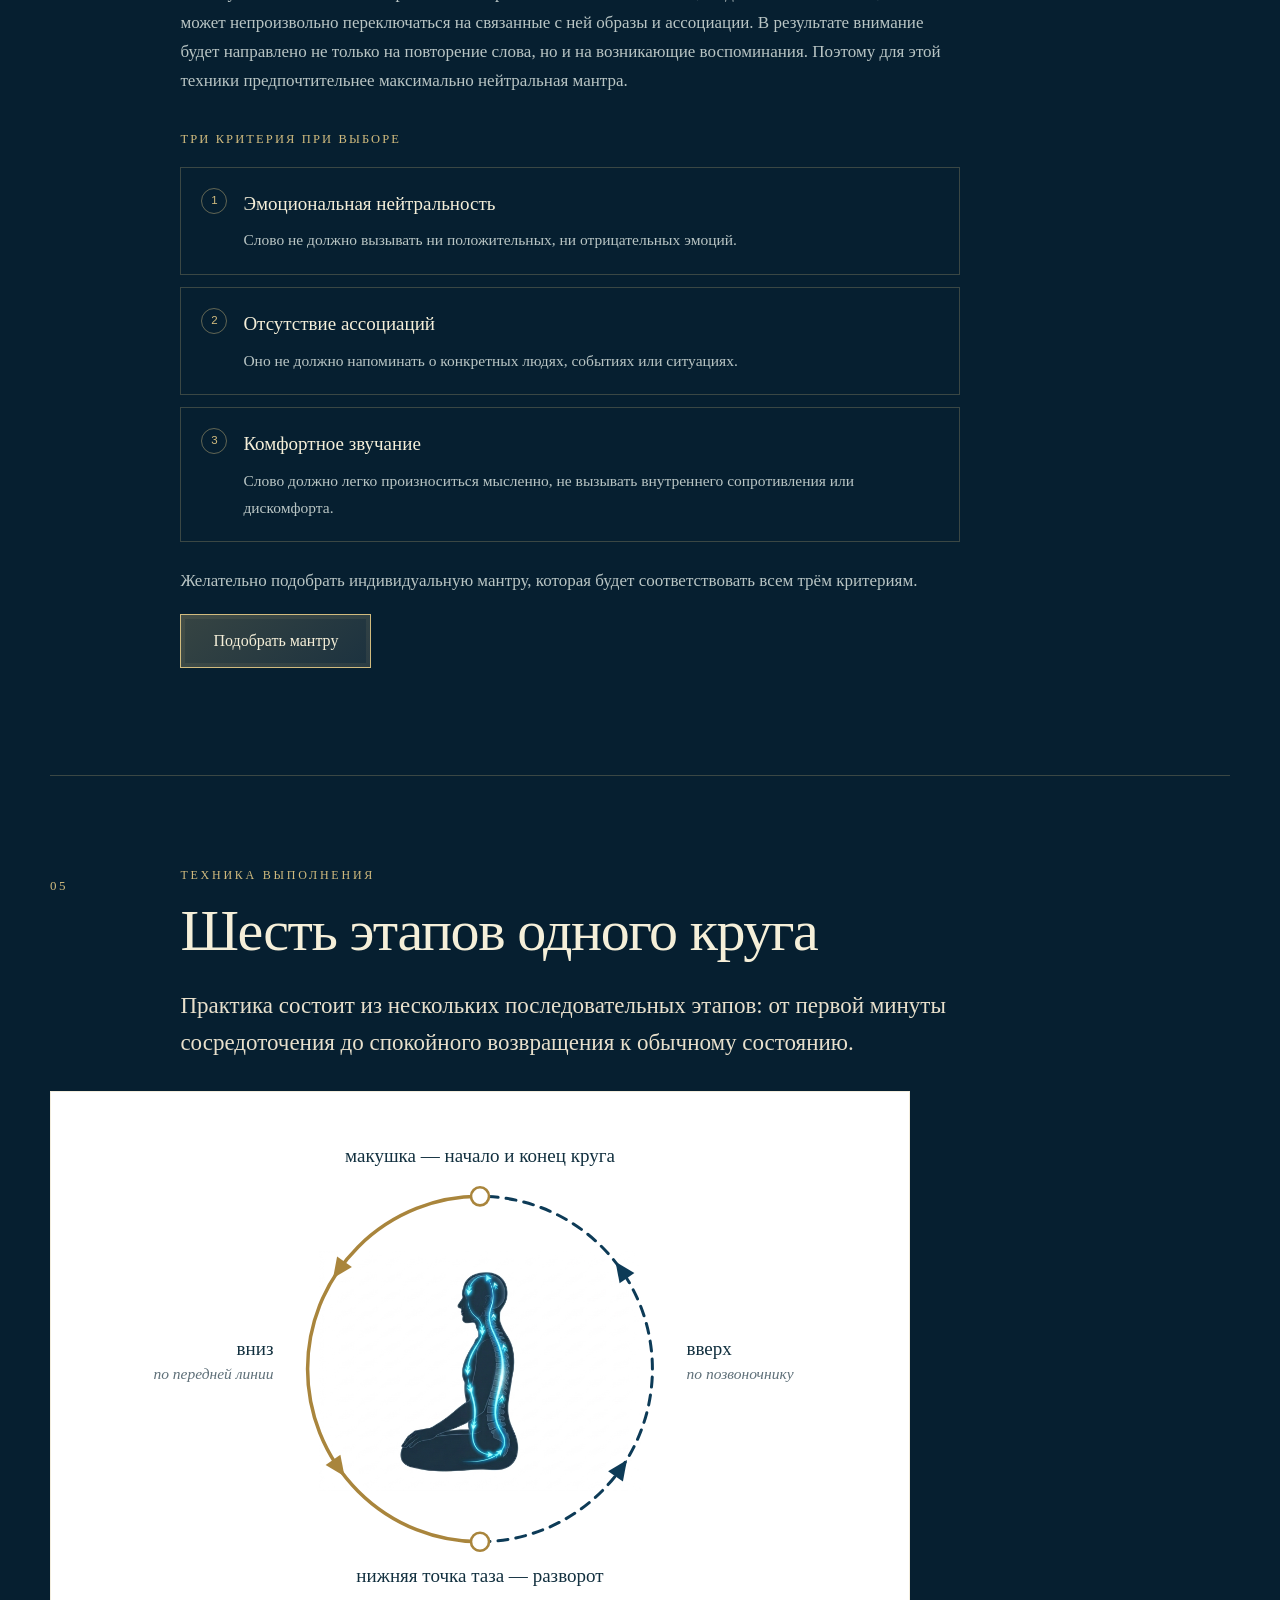
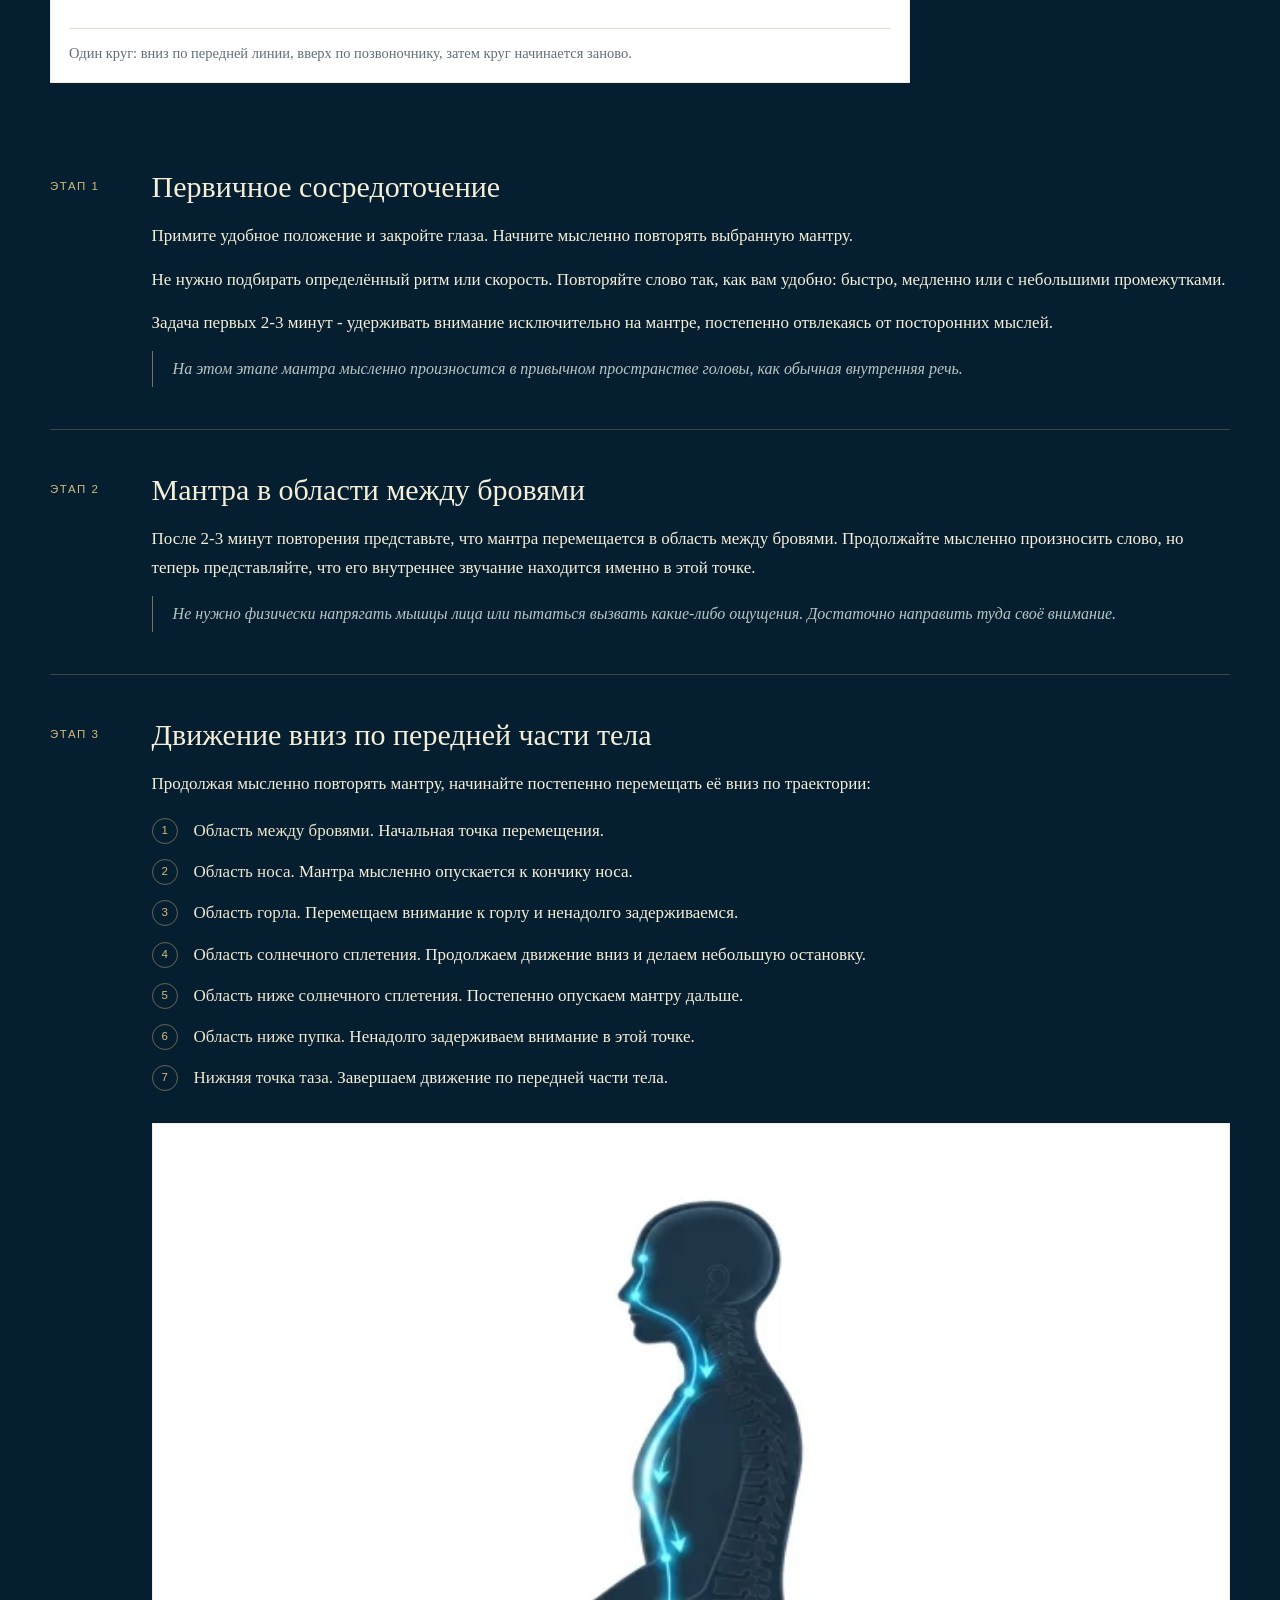
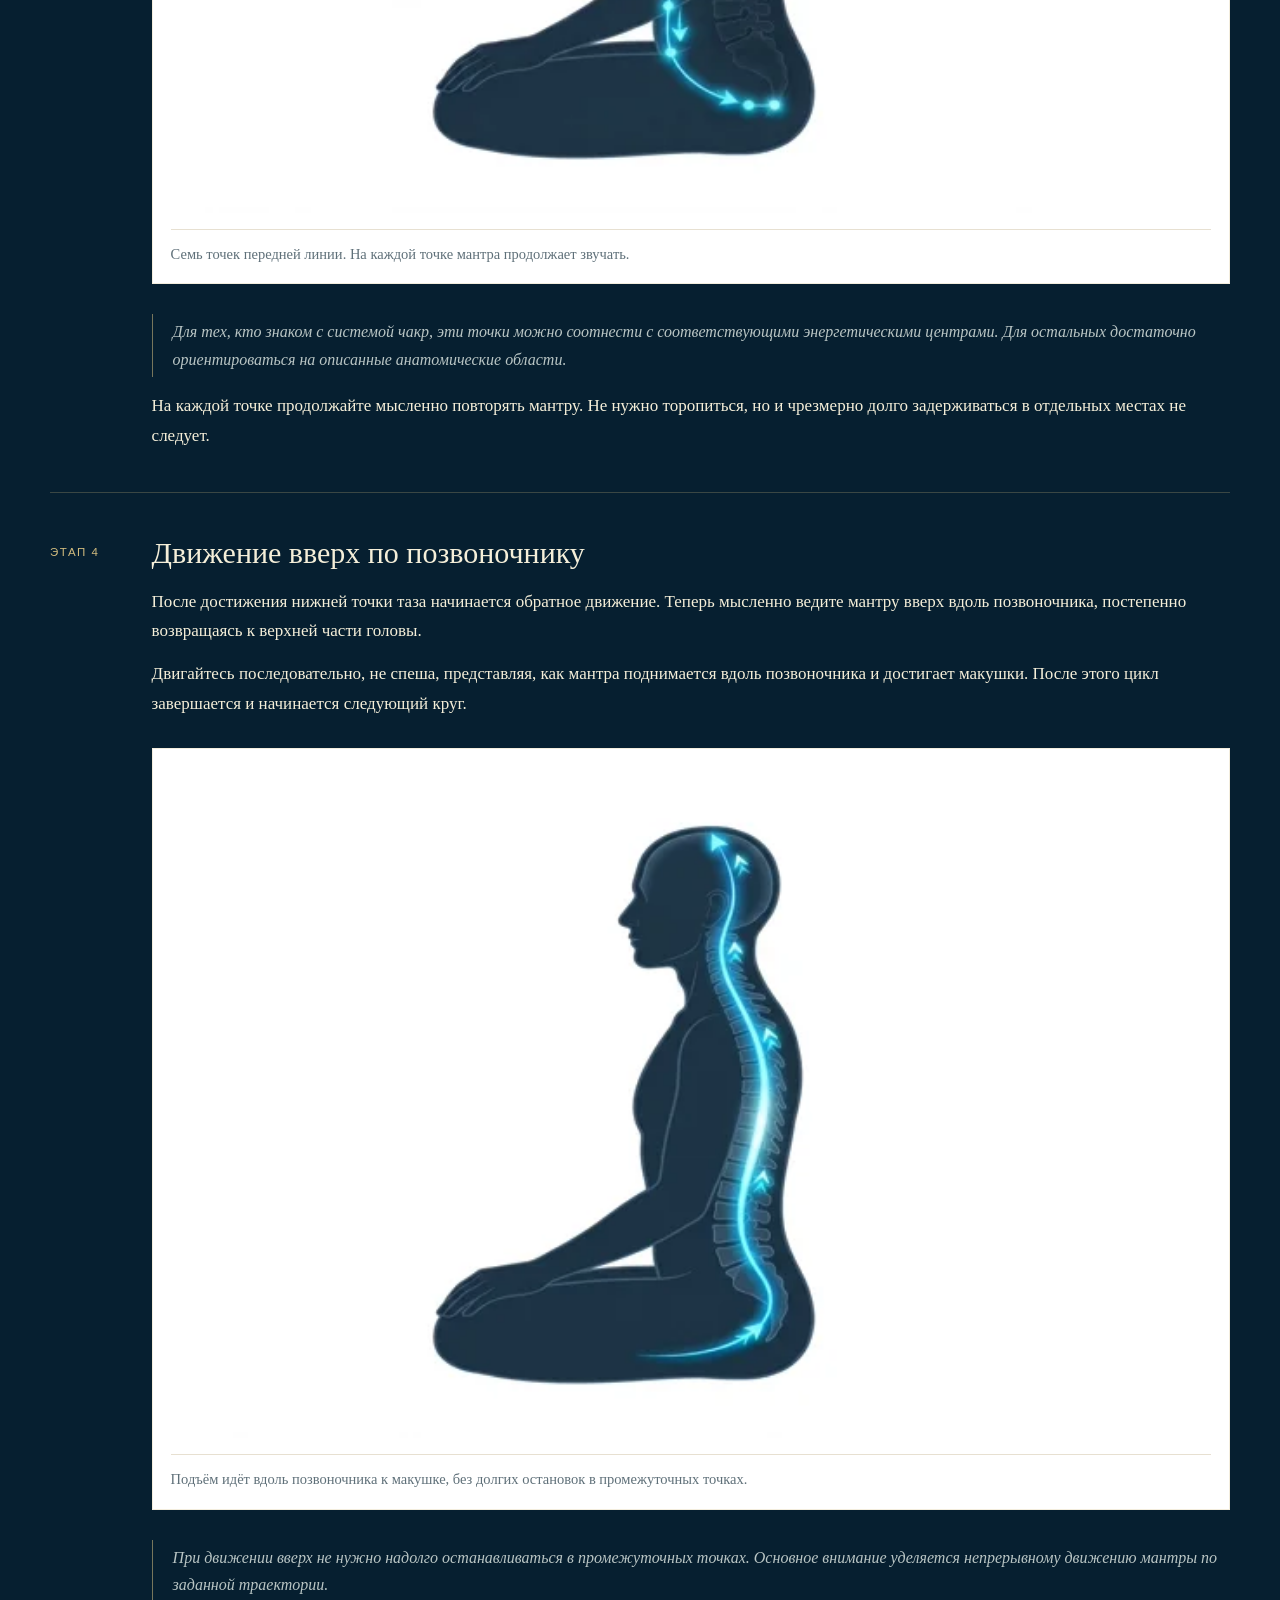
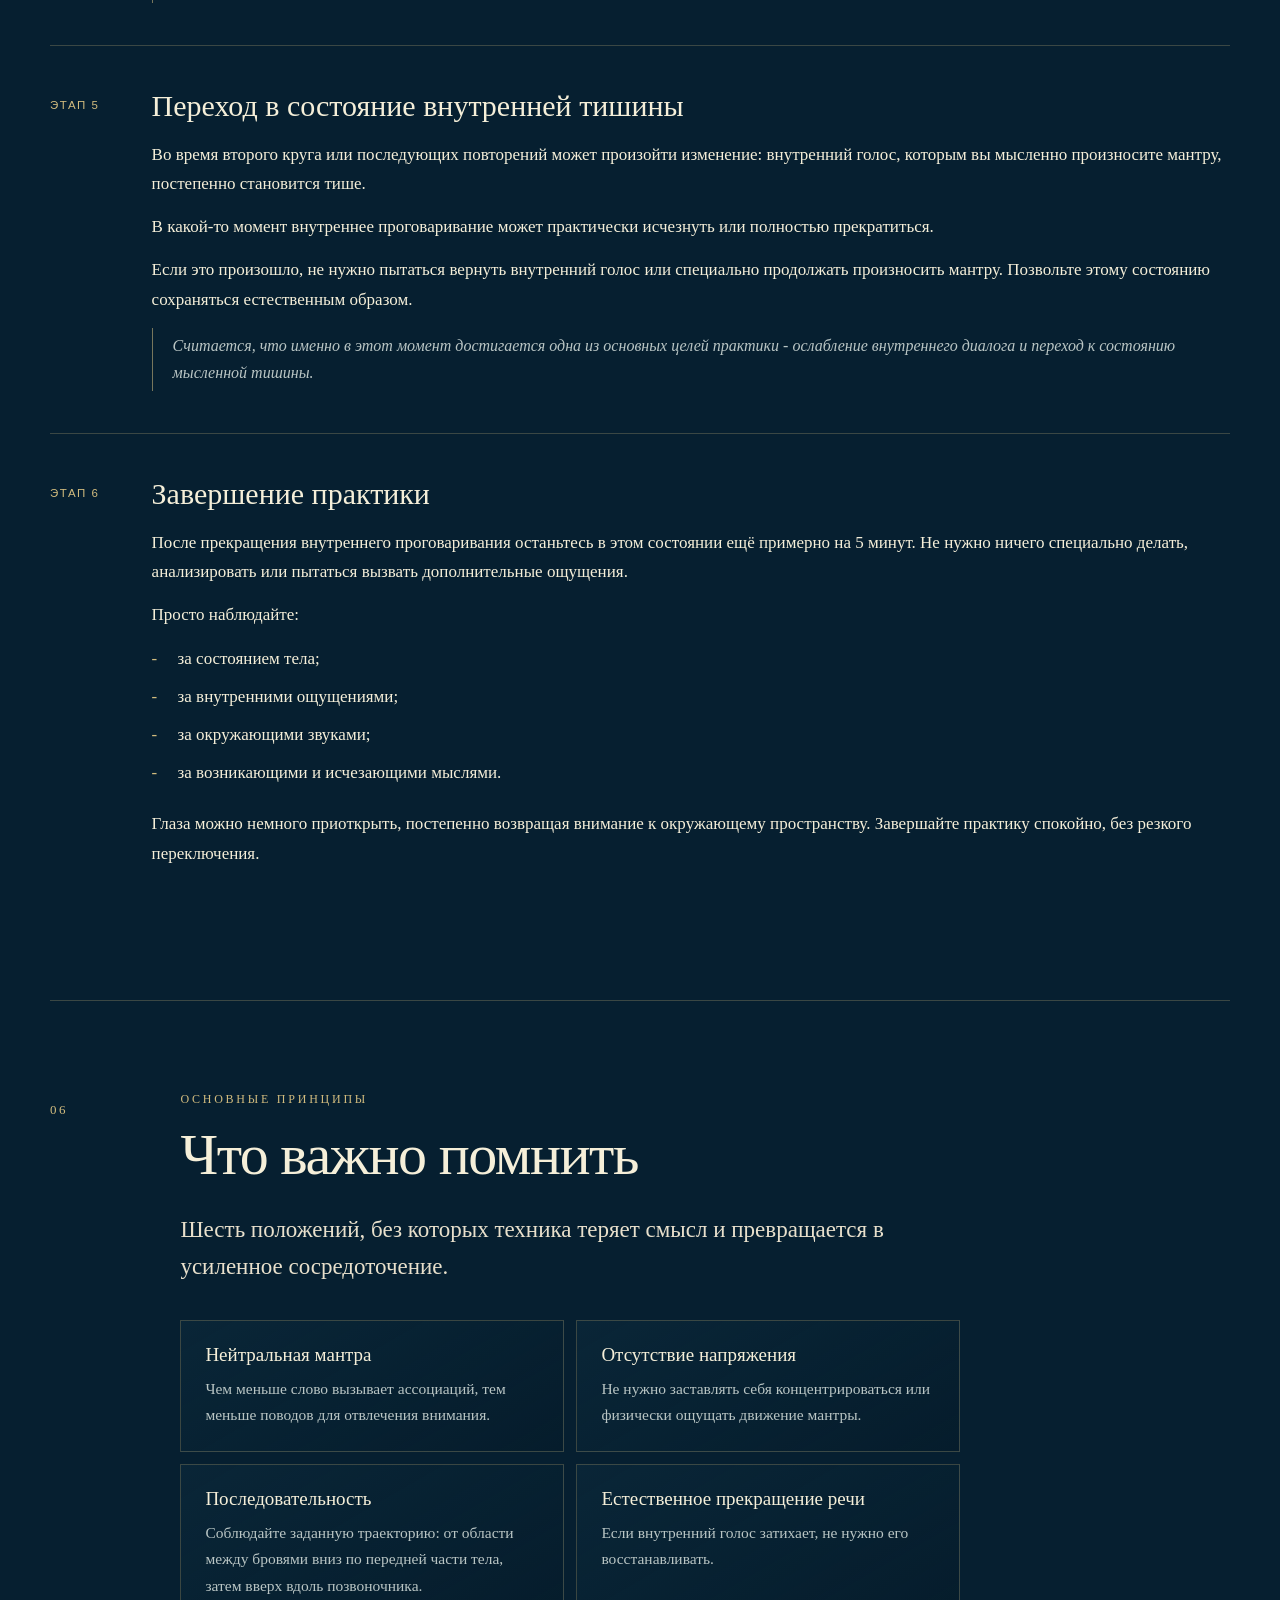
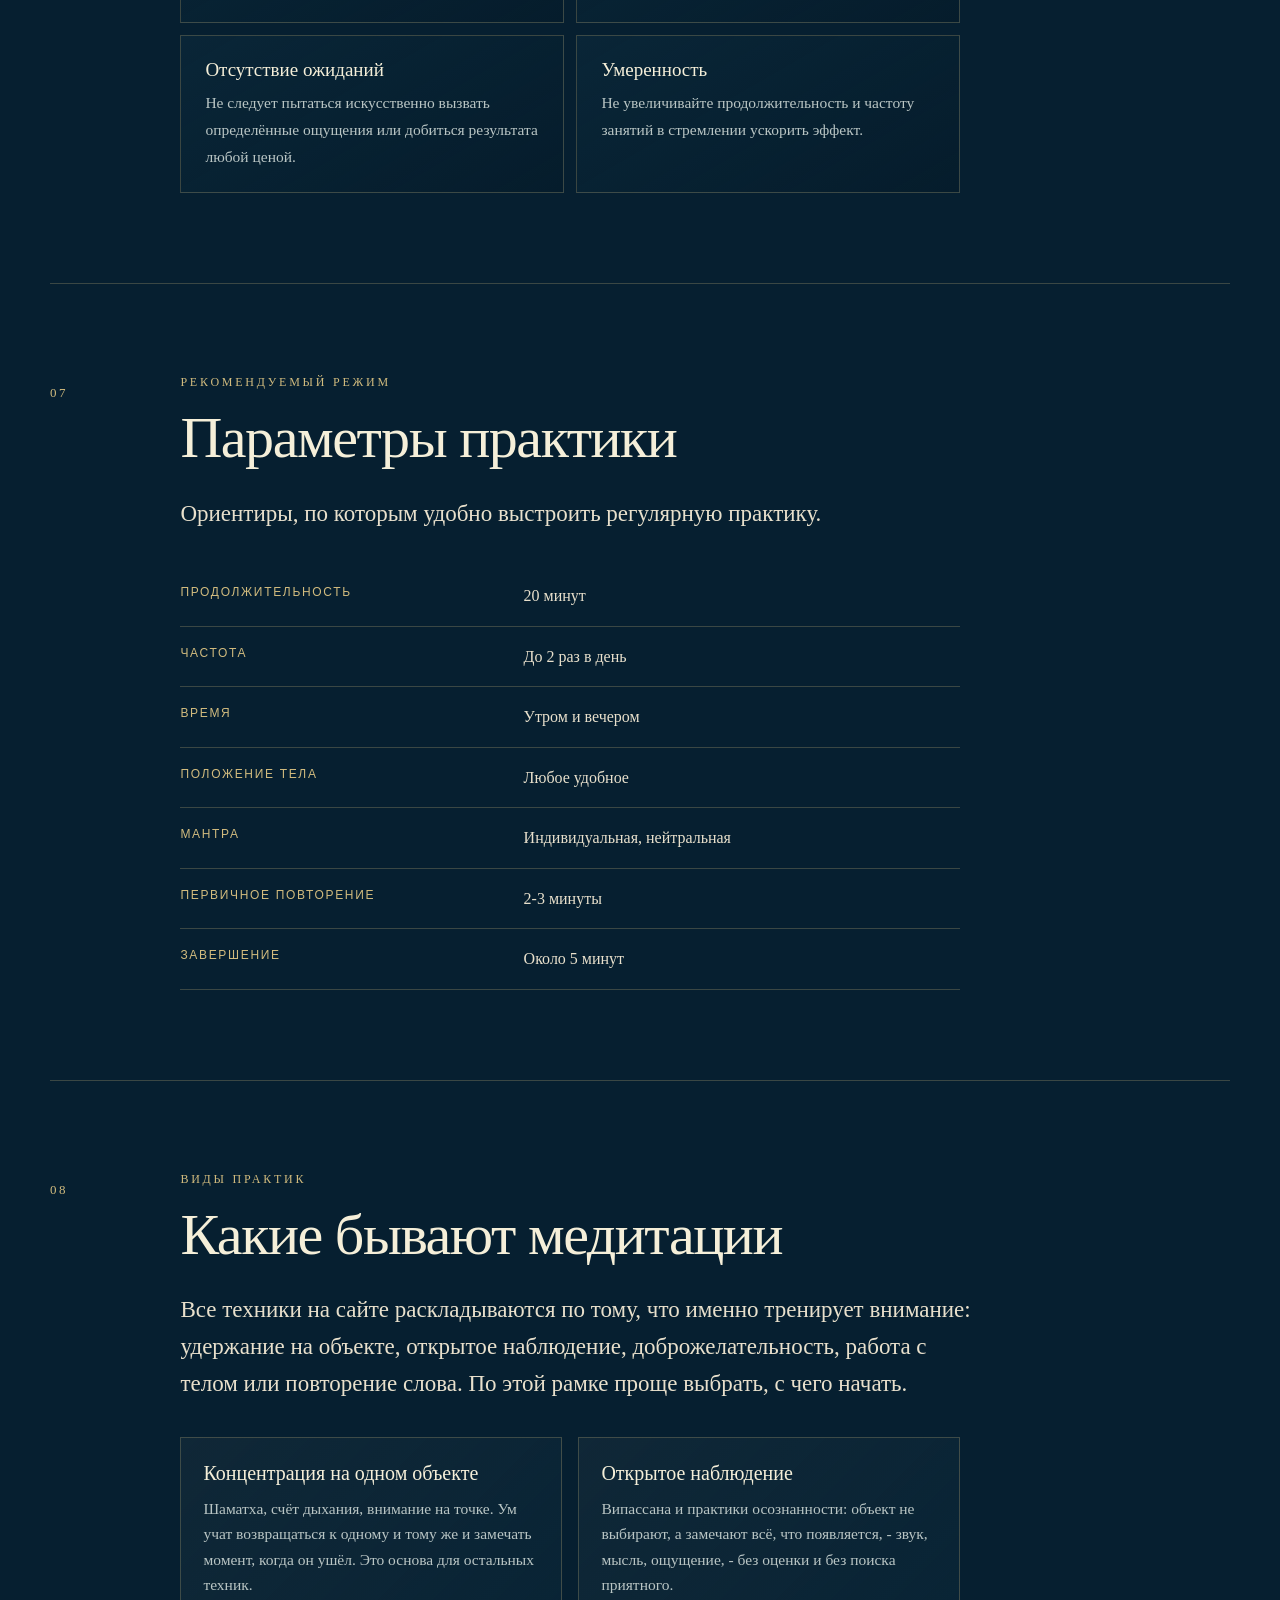
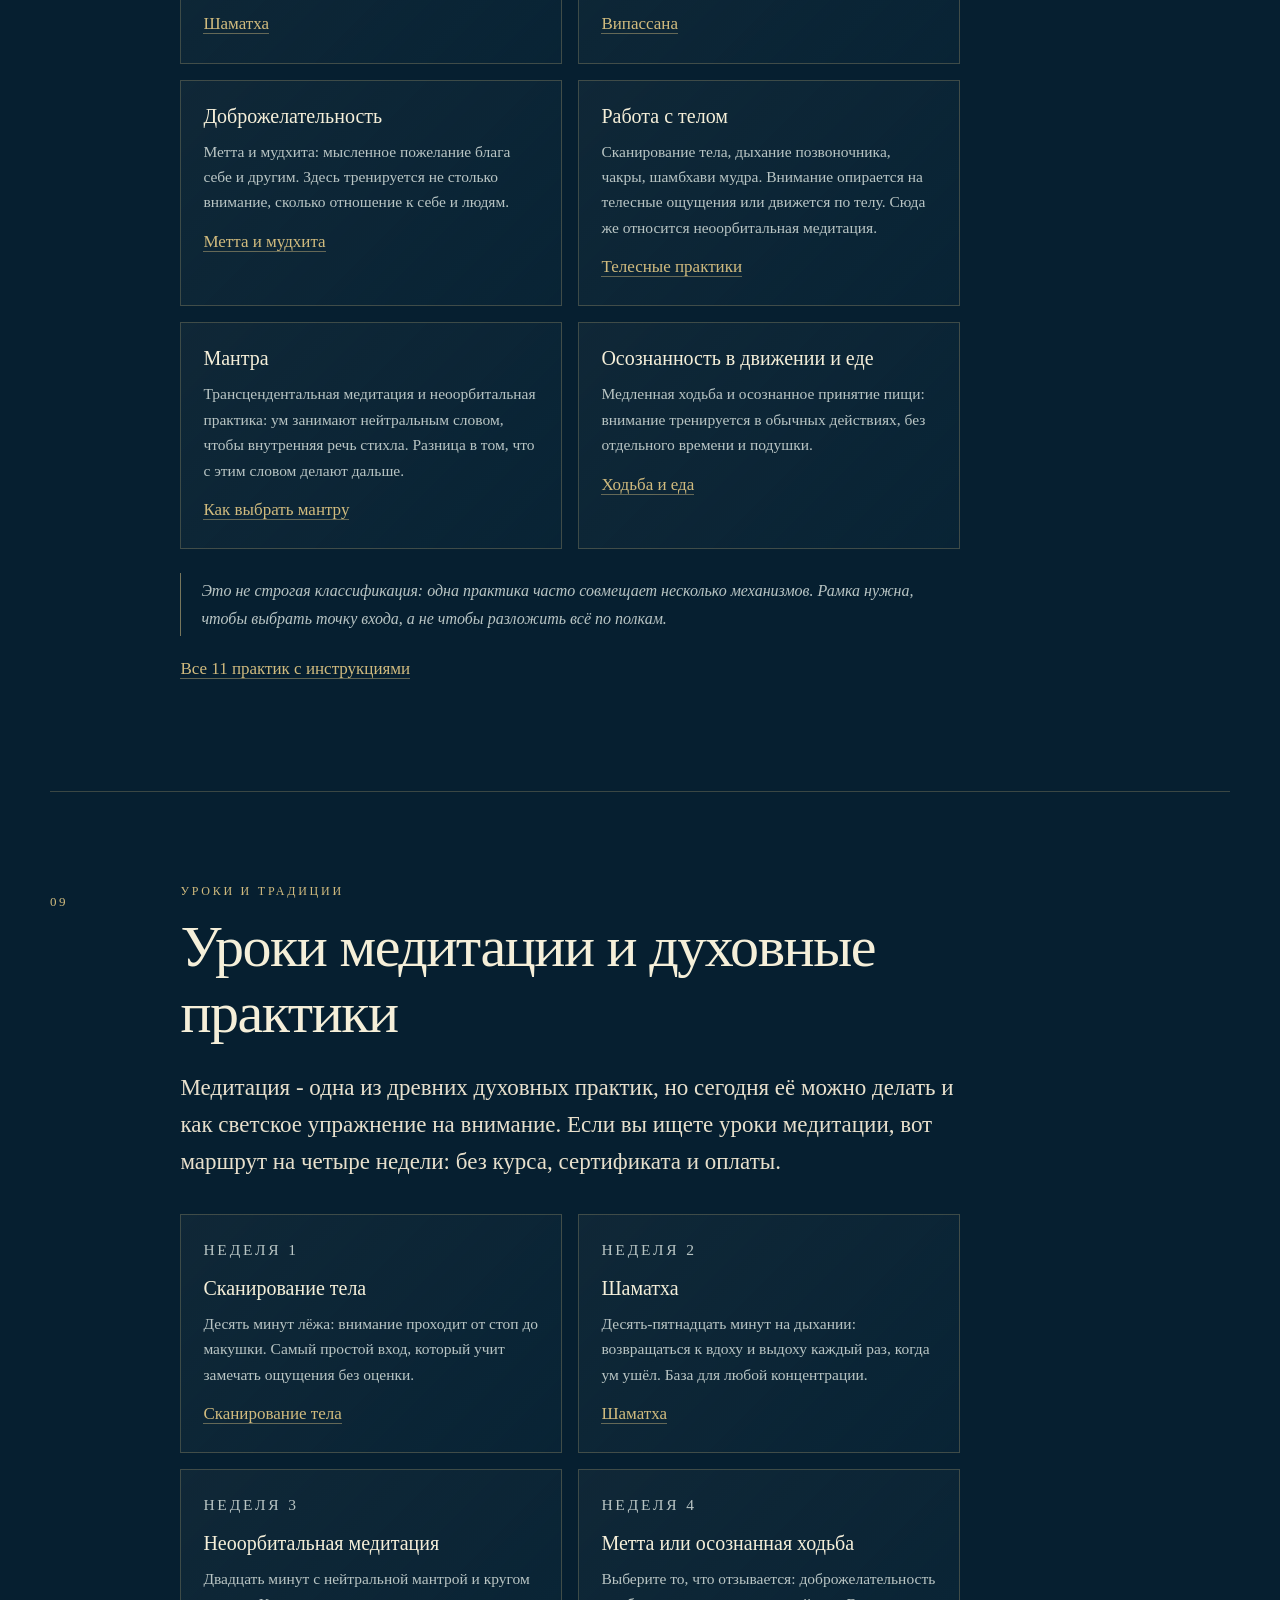
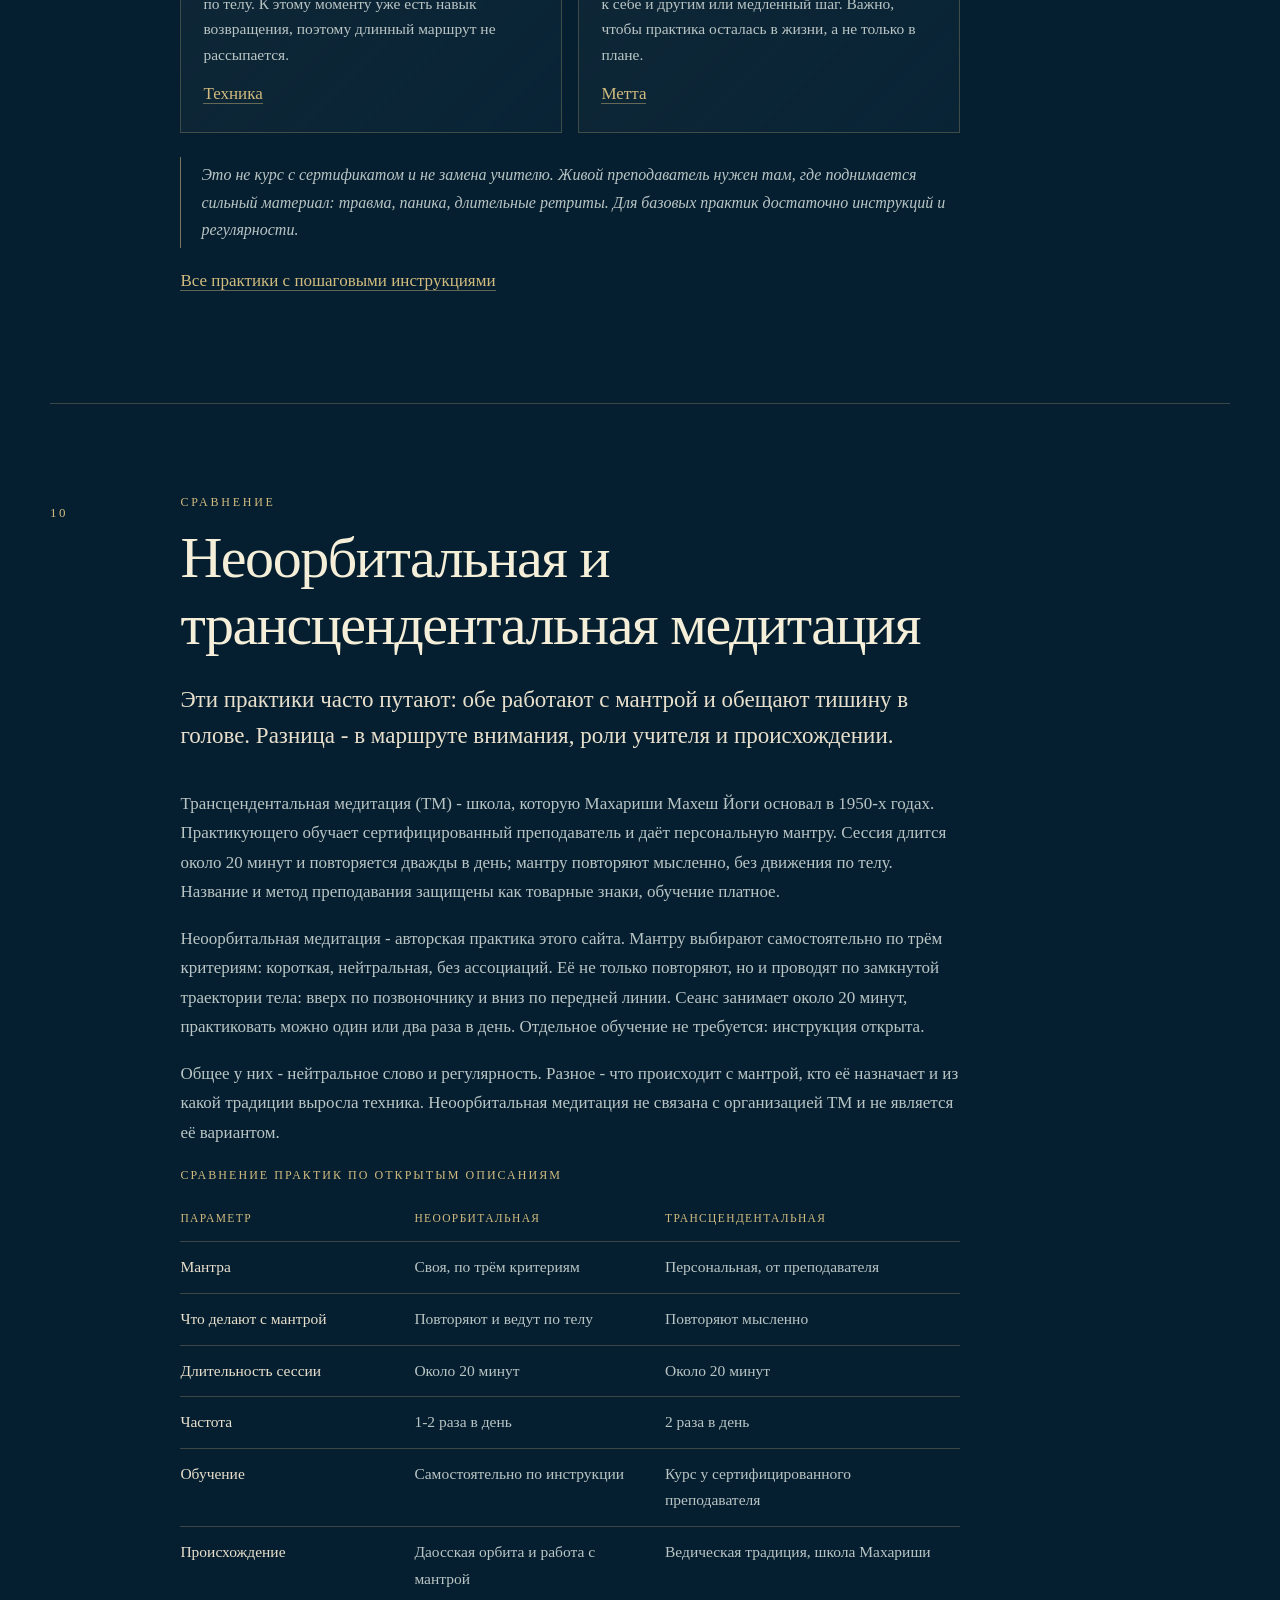
==== commit 18bac809: "Соцсети: официальные иконки брендов вместо самодельных" ====
--- a/index.html
+++ b/index.html
@@ -232,13 +232,13 @@
         <a href="index-en.html">EN</a>
         <a href="index.html" aria-current="true">RU</a>
       </div>
-      <a class="header-tg" href="https://t.me/spokum_chat" target="_blank" rel="noopener noreferrer" title="Telegram - @spokum_chat" aria-label="Telegram-чат сообщества"><svg viewBox="0 0 24 24" aria-hidden="true" focusable="false"><path d="M12 2C6.48 2 2 6.48 2 12s4.48 10 10 10 10-4.48 10-10S17.52 2 12 2Zm4.64 6.8c-.15 1.58-.8 5.42-1.13 7.19-.14.75-.42 1-.68 1.03-.58.05-1.02-.38-1.58-.75-.88-.58-1.38-.94-2.23-1.5-.99-.65-.35-1.01.22-1.59.15-.15 2.71-2.48 2.76-2.69a.2.2 0 0 0-.05-.18c-.06-.05-.14-.03-.21-.02-.09.02-1.49.95-4.22 2.79-.4.27-.76.41-1.08.4-.36-.01-1.04-.2-1.55-.37-.63-.2-1.12-.31-1.08-.66.02-.18.27-.36.74-.55 2.92-1.27 4.86-2.11 5.83-2.52 2.77-1.16 3.35-1.36 3.73-1.37.08 0 .27.02.39.12.1.08.13.19.14.27-.01.06.01.24 0 .26Z"/></svg></a>
+      <a class="header-tg" href="https://t.me/spokum_chat" target="_blank" rel="noopener noreferrer" title="Telegram - @spokum_chat" aria-label="Telegram-чат сообщества"><svg viewBox="0 0 24 24" aria-hidden="true" focusable="false"><path d="M11.944 0A12 12 0 0 0 0 12a12 12 0 0 0 12 12 12 12 0 0 0 12-12A12 12 0 0 0 12 0a12 12 0 0 0-.056 0zm4.962 7.224c.1-.002.321.023.465.14a.506.506 0 0 1 .171.325c.016.093.036.306.02.472-.18 1.898-.962 6.502-1.36 8.627-.168.9-.499 1.201-.82 1.23-.696.065-1.225-.46-1.9-.902-1.056-.693-1.653-1.124-2.678-1.8-1.185-.78-.417-1.21.258-1.91.177-.184 3.247-2.977 3.307-3.23.007-.032.014-.15-.056-.212s-.174-.041-.249-.024c-.106.024-1.793 1.14-5.061 3.345-.48.33-.913.49-1.302.48-.428-.008-1.252-.241-1.865-.44-.752-.245-1.349-.374-1.297-.789.027-.216.325-.437.893-.663 3.498-1.524 5.83-2.529 6.998-3.014 3.332-1.386 4.025-1.627 4.476-1.635z"/></svg></a>
       <nav class="social social--header" aria-label="Соцсети в шапке">
-        <a href="https://www.youtube.com/@spokum" target="_blank" rel="noopener noreferrer" title="YouTube - @spokum" aria-label="YouTube - @spokum"><svg viewBox="0 0 24 24" aria-hidden="true" focusable="false"><path fill-rule="evenodd" d="M21.6 7.2a2.8 2.8 0 0 0-2-2C17.8 4.7 12 4.7 12 4.7s-5.8 0-7.6.5a2.8 2.8 0 0 0-2 2C2 9 2 12 2 12s0 3 .4 4.8a2.8 2.8 0 0 0 2 2c1.8.5 7.6.5 7.6.5s5.8 0 7.6-.5a2.8 2.8 0 0 0 2-2C22 15 22 12 22 12s0-3-.4-4.8ZM10 15.5v-7l6 3.5-6 3.5Z"/></svg></a>
-        <a href="https://www.facebook.com/spokum.space" target="_blank" rel="noopener noreferrer" title="Facebook - spokum.space" aria-label="Facebook - spokum.space"><svg viewBox="0 0 24 24" aria-hidden="true" focusable="false"><path fill-rule="evenodd" d="M12 2a10 10 0 1 0 0 20 10 10 0 0 0 0-20Zm.9 20v-7.8h2.6l.4-3h-3V9.3c0-.9.25-1.5 1.55-1.5h1.65V5.1c-.3-.04-1.3-.13-2.45-.13-2.43 0-4.1 1.48-4.1 4.2v2.03H7v3h2.55V22h3.35Z"/></svg></a>
-        <a href="https://www.tiktok.com/@spokum.space" target="_blank" rel="noopener noreferrer" title="TikTok - @spokum.space" aria-label="TikTok - @spokum.space"><svg viewBox="0 0 24 24" aria-hidden="true" focusable="false"><path d="M16.6 3h-2.7v12.2c0 1.2-.75 2-1.85 2-1 0-1.8-.7-1.8-1.7 0-1.1.9-1.7 2.1-1.5v-2.8c-2.8-.1-4.8 1.7-4.8 4.3 0 2.5 1.9 4.3 4.4 4.3 2.7 0 4.6-2 4.6-4.7V9.9c1 .6 2.1.9 3.3.8V8c-1.9-.3-3-1.7-3.3-3.6V3Z"/></svg></a>
-        <a href="https://www.instagram.com/spokum.space/" target="_blank" rel="noopener noreferrer" title="Instagram - spokum.space" aria-label="Instagram - spokum.space"><svg viewBox="0 0 24 24" style="fill:none" stroke="currentColor" stroke-width="1.9" aria-hidden="true" focusable="false"><rect x="3.4" y="3.4" width="17.2" height="17.2" rx="5.2"/><circle cx="12" cy="12" r="4.1"/><circle cx="17.1" cy="6.9" r="1.05" fill="currentColor" stroke="none"/></svg></a>
-          <a href="https://t.me/spokum_chat" target="_blank" rel="noopener noreferrer" title="Telegram - @spokum_chat" aria-label="Telegram - @spokum_chat"><svg viewBox="0 0 24 24" aria-hidden="true" focusable="false"><path d="M12 2C6.48 2 2 6.48 2 12s4.48 10 10 10 10-4.48 10-10S17.52 2 12 2Zm4.64 6.8c-.15 1.58-.8 5.42-1.13 7.19-.14.75-.42 1-.68 1.03-.58.05-1.02-.38-1.58-.75-.88-.58-1.38-.94-2.23-1.5-.99-.65-.35-1.01.22-1.59.15-.15 2.71-2.48 2.76-2.69a.2.2 0 0 0-.05-.18c-.06-.05-.14-.03-.21-.02-.09.02-1.49.95-4.22 2.79-.4.27-.76.41-1.08.4-.36-.01-1.04-.2-1.55-.37-.63-.2-1.12-.31-1.08-.66.02-.18.27-.36.74-.55 2.92-1.27 4.86-2.11 5.83-2.52 2.77-1.16 3.35-1.36 3.73-1.37.08 0 .27.02.39.12.1.08.13.19.14.27-.01.06.01.24 0 .26Z"/></svg></a>
+        <a href="https://www.youtube.com/@spokum" target="_blank" rel="noopener noreferrer" title="YouTube - @spokum" aria-label="YouTube - @spokum"><svg viewBox="0 0 24 24" aria-hidden="true" focusable="false"><path d="M23.498 6.186a3.016 3.016 0 0 0-2.122-2.136C19.505 3.545 12 3.545 12 3.545s-7.505 0-9.377.505A3.017 3.017 0 0 0 .502 6.186C0 8.07 0 12 0 12s0 3.93.502 5.814a3.016 3.016 0 0 0 2.122 2.136c1.871.505 9.376.505 9.376.505s7.505 0 9.377-.505a3.015 3.015 0 0 0 2.122-2.136C24 15.93 24 12 24 12s0-3.93-.502-5.814zM9.545 15.568V8.432L15.818 12l-6.273 3.568z"/></svg></a>
+        <a href="https://www.facebook.com/spokum.space" target="_blank" rel="noopener noreferrer" title="Facebook - spokum.space" aria-label="Facebook - spokum.space"><svg viewBox="0 0 24 24" aria-hidden="true" focusable="false"><path d="M9.101 23.691v-7.98H6.627v-3.667h2.474v-1.58c0-4.085 1.848-5.978 5.858-5.978.401 0 .955.042 1.468.103a8.68 8.68 0 0 1 1.141.195v3.325a8.623 8.623 0 0 0-.653-.036 26.805 26.805 0 0 0-.733-.009c-.707 0-1.259.096-1.675.309a1.686 1.686 0 0 0-.679.622c-.258.42-.374.995-.374 1.752v1.297h3.919l-.386 2.103-.287 1.564h-3.246v8.245C19.396 23.238 24 18.179 24 12.044c0-6.627-5.373-12-12-12s-12 5.373-12 12c0 5.628 3.874 10.35 9.101 11.647Z"/></svg></a>
+        <a href="https://www.tiktok.com/@spokum.space" target="_blank" rel="noopener noreferrer" title="TikTok - @spokum.space" aria-label="TikTok - @spokum.space"><svg viewBox="0 0 24 24" aria-hidden="true" focusable="false"><path d="M12.525.02c1.31-.02 2.61-.01 3.91-.02.08 1.53.63 3.09 1.75 4.17 1.12 1.11 2.7 1.62 4.24 1.79v4.03c-1.44-.05-2.89-.35-4.2-.97-.57-.26-1.1-.59-1.62-.93-.01 2.92.01 5.84-.02 8.75-.08 1.4-.54 2.79-1.35 3.94-1.31 1.92-3.58 3.17-5.91 3.21-1.43.08-2.86-.31-4.08-1.03-2.02-1.19-3.44-3.37-3.65-5.71-.02-.5-.03-1-.01-1.49.18-1.9 1.12-3.72 2.58-4.96 1.66-1.44 3.98-2.13 6.15-1.72.02 1.48-.04 2.96-.04 4.44-.99-.32-2.15-.23-3.02.37-.63.41-1.11 1.04-1.36 1.75-.21.51-.15 1.07-.14 1.61.24 1.64 1.82 3.02 3.5 2.87 1.12-.01 2.19-.66 2.77-1.61.19-.33.4-.67.41-1.06.1-1.79.06-3.57.07-5.36.01-4.03-.01-8.05.02-12.07z"/></svg></a>
+        <a href="https://www.instagram.com/spokum.space/" target="_blank" rel="noopener noreferrer" title="Instagram - spokum.space" aria-label="Instagram - spokum.space"><svg viewBox="0 0 24 24" aria-hidden="true" focusable="false"><path d="M7.0301.084c-1.2768.0602-2.1487.264-2.911.5634-.7888.3075-1.4575.72-2.1228 1.3877-.6652.6677-1.075 1.3368-1.3802 2.127-.2954.7638-.4956 1.6365-.552 2.914-.0564 1.2775-.0689 1.6882-.0626 4.947.0062 3.2586.0206 3.6671.0825 4.9473.061 1.2765.264 2.1482.5635 2.9107.308.7889.72 1.4573 1.388 2.1228.6679.6655 1.3365 1.0743 2.1285 1.38.7632.295 1.6361.4961 2.9134.552 1.2773.056 1.6884.069 4.9462.0627 3.2578-.0062 3.668-.0207 4.9478-.0814 1.28-.0607 2.147-.2652 2.9098-.5633.7889-.3086 1.4578-.72 2.1228-1.3881.665-.6682 1.0745-1.3378 1.3795-2.1284.2957-.7632.4966-1.636.552-2.9124.056-1.2809.0692-1.6898.063-4.948-.0063-3.2583-.021-3.6668-.0817-4.9465-.0607-1.2797-.264-2.1487-.5633-2.9117-.3084-.7889-.72-1.4568-1.3876-2.1228C21.2982 1.33 20.628.9208 19.8378.6165 19.074.321 18.2017.1197 16.9244.0645 15.6471.0093 15.236-.005 11.977.0014 8.718.0076 8.31.0215 7.0301.0839m.1402 21.6932c-1.17-.0509-1.8053-.2453-2.2287-.408-.5606-.216-.96-.4771-1.3819-.895-.422-.4178-.6811-.8186-.9-1.378-.1644-.4234-.3624-1.058-.4171-2.228-.0595-1.2645-.072-1.6442-.079-4.848-.007-3.2037.0053-3.583.0607-4.848.05-1.169.2456-1.805.408-2.2282.216-.5613.4762-.96.895-1.3816.4188-.4217.8184-.6814 1.3783-.9003.423-.1651 1.0575-.3614 2.227-.4171 1.2655-.06 1.6447-.072 4.848-.079 3.2033-.007 3.5835.005 4.8495.0608 1.169.0508 1.8053.2445 2.228.408.5608.216.96.4754 1.3816.895.4217.4194.6816.8176.9005 1.3787.1653.4217.3617 1.056.4169 2.2263.0602 1.2655.0739 1.645.0796 4.848.0058 3.203-.0055 3.5834-.061 4.848-.051 1.17-.245 1.8055-.408 2.2294-.216.5604-.4763.96-.8954 1.3814-.419.4215-.8181.6811-1.3783.9-.4224.1649-1.0577.3617-2.2262.4174-1.2656.0595-1.6448.072-4.8493.079-3.2045.007-3.5825-.006-4.848-.0608M16.953 5.5864A1.44 1.44 0 1 0 18.39 4.144a1.44 1.44 0 0 0-1.437 1.4424M5.8385 12.012c.0067 3.4032 2.7706 6.1557 6.173 6.1493 3.4026-.0065 6.157-2.7701 6.1506-6.1733-.0065-3.4032-2.771-6.1565-6.174-6.1498-3.403.0067-6.156 2.771-6.1496 6.1738M8 12.0077a4 4 0 1 1 4.008 3.9921A3.9996 3.9996 0 0 1 8 12.0077"/></svg></a>
+          <a href="https://t.me/spokum_chat" target="_blank" rel="noopener noreferrer" title="Telegram - @spokum_chat" aria-label="Telegram - @spokum_chat"><svg viewBox="0 0 24 24" aria-hidden="true" focusable="false"><path d="M11.944 0A12 12 0 0 0 0 12a12 12 0 0 0 12 12 12 12 0 0 0 12-12A12 12 0 0 0 12 0a12 12 0 0 0-.056 0zm4.962 7.224c.1-.002.321.023.465.14a.506.506 0 0 1 .171.325c.016.093.036.306.02.472-.18 1.898-.962 6.502-1.36 8.627-.168.9-.499 1.201-.82 1.23-.696.065-1.225-.46-1.9-.902-1.056-.693-1.653-1.124-2.678-1.8-1.185-.78-.417-1.21.258-1.91.177-.184 3.247-2.977 3.307-3.23.007-.032.014-.15-.056-.212s-.174-.041-.249-.024c-.106.024-1.793 1.14-5.061 3.345-.48.33-.913.49-1.302.48-.428-.008-1.252-.241-1.865-.44-.752-.245-1.349-.374-1.297-.789.027-.216.325-.437.893-.663 3.498-1.524 5.83-2.529 6.998-3.014 3.332-1.386 4.025-1.627 4.476-1.635z"/></svg></a>
         </nav>
       <button class="menu-toggle" id="menu-toggle" type="button" aria-expanded="false" aria-controls="primary-nav" aria-label="Открыть меню">
         <span></span><span></span><span></span>
@@ -802,11 +802,11 @@
     <p class="footer-note">Практика тишины, внимания и контакта с телом.</p>
     <p class="footer-copy">© 2018–2026 Неоорбитальная медитация</p>
     <nav class="social social--footer" aria-label="Соцсети в подвале">
-      <a href="https://www.youtube.com/@spokum" target="_blank" rel="noopener noreferrer" title="YouTube - @spokum" aria-label="YouTube - @spokum"><svg viewBox="0 0 24 24" aria-hidden="true" focusable="false"><path fill-rule="evenodd" d="M21.6 7.2a2.8 2.8 0 0 0-2-2C17.8 4.7 12 4.7 12 4.7s-5.8 0-7.6.5a2.8 2.8 0 0 0-2 2C2 9 2 12 2 12s0 3 .4 4.8a2.8 2.8 0 0 0 2 2c1.8.5 7.6.5 7.6.5s5.8 0 7.6-.5a2.8 2.8 0 0 0 2-2C22 15 22 12 22 12s0-3-.4-4.8ZM10 15.5v-7l6 3.5-6 3.5Z"/></svg></a>
-      <a href="https://www.facebook.com/spokum.space" target="_blank" rel="noopener noreferrer" title="Facebook - spokum.space" aria-label="Facebook - spokum.space"><svg viewBox="0 0 24 24" aria-hidden="true" focusable="false"><path fill-rule="evenodd" d="M12 2a10 10 0 1 0 0 20 10 10 0 0 0 0-20Zm.9 20v-7.8h2.6l.4-3h-3V9.3c0-.9.25-1.5 1.55-1.5h1.65V5.1c-.3-.04-1.3-.13-2.45-.13-2.43 0-4.1 1.48-4.1 4.2v2.03H7v3h2.55V22h3.35Z"/></svg></a>
-      <a href="https://www.tiktok.com/@spokum.space" target="_blank" rel="noopener noreferrer" title="TikTok - @spokum.space" aria-label="TikTok - @spokum.space"><svg viewBox="0 0 24 24" aria-hidden="true" focusable="false"><path d="M16.6 3h-2.7v12.2c0 1.2-.75 2-1.85 2-1 0-1.8-.7-1.8-1.7 0-1.1.9-1.7 2.1-1.5v-2.8c-2.8-.1-4.8 1.7-4.8 4.3 0 2.5 1.9 4.3 4.4 4.3 2.7 0 4.6-2 4.6-4.7V9.9c1 .6 2.1.9 3.3.8V8c-1.9-.3-3-1.7-3.3-3.6V3Z"/></svg></a>
-      <a href="https://www.instagram.com/spokum.space/" target="_blank" rel="noopener noreferrer" title="Instagram - spokum.space" aria-label="Instagram - spokum.space"><svg viewBox="0 0 24 24" style="fill:none" stroke="currentColor" stroke-width="1.9" aria-hidden="true" focusable="false"><rect x="3.4" y="3.4" width="17.2" height="17.2" rx="5.2"/><circle cx="12" cy="12" r="4.1"/><circle cx="17.1" cy="6.9" r="1.05" fill="currentColor" stroke="none"/></svg></a>
-        <a href="https://t.me/spokum_chat" target="_blank" rel="noopener noreferrer" title="Telegram - @spokum_chat" aria-label="Telegram - @spokum_chat"><svg viewBox="0 0 24 24" aria-hidden="true" focusable="false"><path d="M12 2C6.48 2 2 6.48 2 12s4.48 10 10 10 10-4.48 10-10S17.52 2 12 2Zm4.64 6.8c-.15 1.58-.8 5.42-1.13 7.19-.14.75-.42 1-.68 1.03-.58.05-1.02-.38-1.58-.75-.88-.58-1.38-.94-2.23-1.5-.99-.65-.35-1.01.22-1.59.15-.15 2.71-2.48 2.76-2.69a.2.2 0 0 0-.05-.18c-.06-.05-.14-.03-.21-.02-.09.02-1.49.95-4.22 2.79-.4.27-.76.41-1.08.4-.36-.01-1.04-.2-1.55-.37-.63-.2-1.12-.31-1.08-.66.02-.18.27-.36.74-.55 2.92-1.27 4.86-2.11 5.83-2.52 2.77-1.16 3.35-1.36 3.73-1.37.08 0 .27.02.39.12.1.08.13.19.14.27-.01.06.01.24 0 .26Z"/></svg></a>
+      <a href="https://www.youtube.com/@spokum" target="_blank" rel="noopener noreferrer" title="YouTube - @spokum" aria-label="YouTube - @spokum"><svg viewBox="0 0 24 24" aria-hidden="true" focusable="false"><path d="M23.498 6.186a3.016 3.016 0 0 0-2.122-2.136C19.505 3.545 12 3.545 12 3.545s-7.505 0-9.377.505A3.017 3.017 0 0 0 .502 6.186C0 8.07 0 12 0 12s0 3.93.502 5.814a3.016 3.016 0 0 0 2.122 2.136c1.871.505 9.376.505 9.376.505s7.505 0 9.377-.505a3.015 3.015 0 0 0 2.122-2.136C24 15.93 24 12 24 12s0-3.93-.502-5.814zM9.545 15.568V8.432L15.818 12l-6.273 3.568z"/></svg></a>
+      <a href="https://www.facebook.com/spokum.space" target="_blank" rel="noopener noreferrer" title="Facebook - spokum.space" aria-label="Facebook - spokum.space"><svg viewBox="0 0 24 24" aria-hidden="true" focusable="false"><path d="M9.101 23.691v-7.98H6.627v-3.667h2.474v-1.58c0-4.085 1.848-5.978 5.858-5.978.401 0 .955.042 1.468.103a8.68 8.68 0 0 1 1.141.195v3.325a8.623 8.623 0 0 0-.653-.036 26.805 26.805 0 0 0-.733-.009c-.707 0-1.259.096-1.675.309a1.686 1.686 0 0 0-.679.622c-.258.42-.374.995-.374 1.752v1.297h3.919l-.386 2.103-.287 1.564h-3.246v8.245C19.396 23.238 24 18.179 24 12.044c0-6.627-5.373-12-12-12s-12 5.373-12 12c0 5.628 3.874 10.35 9.101 11.647Z"/></svg></a>
+      <a href="https://www.tiktok.com/@spokum.space" target="_blank" rel="noopener noreferrer" title="TikTok - @spokum.space" aria-label="TikTok - @spokum.space"><svg viewBox="0 0 24 24" aria-hidden="true" focusable="false"><path d="M12.525.02c1.31-.02 2.61-.01 3.91-.02.08 1.53.63 3.09 1.75 4.17 1.12 1.11 2.7 1.62 4.24 1.79v4.03c-1.44-.05-2.89-.35-4.2-.97-.57-.26-1.1-.59-1.62-.93-.01 2.92.01 5.84-.02 8.75-.08 1.4-.54 2.79-1.35 3.94-1.31 1.92-3.58 3.17-5.91 3.21-1.43.08-2.86-.31-4.08-1.03-2.02-1.19-3.44-3.37-3.65-5.71-.02-.5-.03-1-.01-1.49.18-1.9 1.12-3.72 2.58-4.96 1.66-1.44 3.98-2.13 6.15-1.72.02 1.48-.04 2.96-.04 4.44-.99-.32-2.15-.23-3.02.37-.63.41-1.11 1.04-1.36 1.75-.21.51-.15 1.07-.14 1.61.24 1.64 1.82 3.02 3.5 2.87 1.12-.01 2.19-.66 2.77-1.61.19-.33.4-.67.41-1.06.1-1.79.06-3.57.07-5.36.01-4.03-.01-8.05.02-12.07z"/></svg></a>
+      <a href="https://www.instagram.com/spokum.space/" target="_blank" rel="noopener noreferrer" title="Instagram - spokum.space" aria-label="Instagram - spokum.space"><svg viewBox="0 0 24 24" aria-hidden="true" focusable="false"><path d="M7.0301.084c-1.2768.0602-2.1487.264-2.911.5634-.7888.3075-1.4575.72-2.1228 1.3877-.6652.6677-1.075 1.3368-1.3802 2.127-.2954.7638-.4956 1.6365-.552 2.914-.0564 1.2775-.0689 1.6882-.0626 4.947.0062 3.2586.0206 3.6671.0825 4.9473.061 1.2765.264 2.1482.5635 2.9107.308.7889.72 1.4573 1.388 2.1228.6679.6655 1.3365 1.0743 2.1285 1.38.7632.295 1.6361.4961 2.9134.552 1.2773.056 1.6884.069 4.9462.0627 3.2578-.0062 3.668-.0207 4.9478-.0814 1.28-.0607 2.147-.2652 2.9098-.5633.7889-.3086 1.4578-.72 2.1228-1.3881.665-.6682 1.0745-1.3378 1.3795-2.1284.2957-.7632.4966-1.636.552-2.9124.056-1.2809.0692-1.6898.063-4.948-.0063-3.2583-.021-3.6668-.0817-4.9465-.0607-1.2797-.264-2.1487-.5633-2.9117-.3084-.7889-.72-1.4568-1.3876-2.1228C21.2982 1.33 20.628.9208 19.8378.6165 19.074.321 18.2017.1197 16.9244.0645 15.6471.0093 15.236-.005 11.977.0014 8.718.0076 8.31.0215 7.0301.0839m.1402 21.6932c-1.17-.0509-1.8053-.2453-2.2287-.408-.5606-.216-.96-.4771-1.3819-.895-.422-.4178-.6811-.8186-.9-1.378-.1644-.4234-.3624-1.058-.4171-2.228-.0595-1.2645-.072-1.6442-.079-4.848-.007-3.2037.0053-3.583.0607-4.848.05-1.169.2456-1.805.408-2.2282.216-.5613.4762-.96.895-1.3816.4188-.4217.8184-.6814 1.3783-.9003.423-.1651 1.0575-.3614 2.227-.4171 1.2655-.06 1.6447-.072 4.848-.079 3.2033-.007 3.5835.005 4.8495.0608 1.169.0508 1.8053.2445 2.228.408.5608.216.96.4754 1.3816.895.4217.4194.6816.8176.9005 1.3787.1653.4217.3617 1.056.4169 2.2263.0602 1.2655.0739 1.645.0796 4.848.0058 3.203-.0055 3.5834-.061 4.848-.051 1.17-.245 1.8055-.408 2.2294-.216.5604-.4763.96-.8954 1.3814-.419.4215-.8181.6811-1.3783.9-.4224.1649-1.0577.3617-2.2262.4174-1.2656.0595-1.6448.072-4.8493.079-3.2045.007-3.5825-.006-4.848-.0608M16.953 5.5864A1.44 1.44 0 1 0 18.39 4.144a1.44 1.44 0 0 0-1.437 1.4424M5.8385 12.012c.0067 3.4032 2.7706 6.1557 6.173 6.1493 3.4026-.0065 6.157-2.7701 6.1506-6.1733-.0065-3.4032-2.771-6.1565-6.174-6.1498-3.403.0067-6.156 2.771-6.1496 6.1738M8 12.0077a4 4 0 1 1 4.008 3.9921A3.9996 3.9996 0 0 1 8 12.0077"/></svg></a>
+        <a href="https://t.me/spokum_chat" target="_blank" rel="noopener noreferrer" title="Telegram - @spokum_chat" aria-label="Telegram - @spokum_chat"><svg viewBox="0 0 24 24" aria-hidden="true" focusable="false"><path d="M11.944 0A12 12 0 0 0 0 12a12 12 0 0 0 12 12 12 12 0 0 0 12-12A12 12 0 0 0 12 0a12 12 0 0 0-.056 0zm4.962 7.224c.1-.002.321.023.465.14a.506.506 0 0 1 .171.325c.016.093.036.306.02.472-.18 1.898-.962 6.502-1.36 8.627-.168.9-.499 1.201-.82 1.23-.696.065-1.225-.46-1.9-.902-1.056-.693-1.653-1.124-2.678-1.8-1.185-.78-.417-1.21.258-1.91.177-.184 3.247-2.977 3.307-3.23.007-.032.014-.15-.056-.212s-.174-.041-.249-.024c-.106.024-1.793 1.14-5.061 3.345-.48.33-.913.49-1.302.48-.428-.008-1.252-.241-1.865-.44-.752-.245-1.349-.374-1.297-.789.027-.216.325-.437.893-.663 3.498-1.524 5.83-2.529 6.998-3.014 3.332-1.386 4.025-1.627 4.476-1.635z"/></svg></a>
       </nav>
     <a class="back-to-top" href="#top" aria-label="Наверх">↑</a>
   </footer>
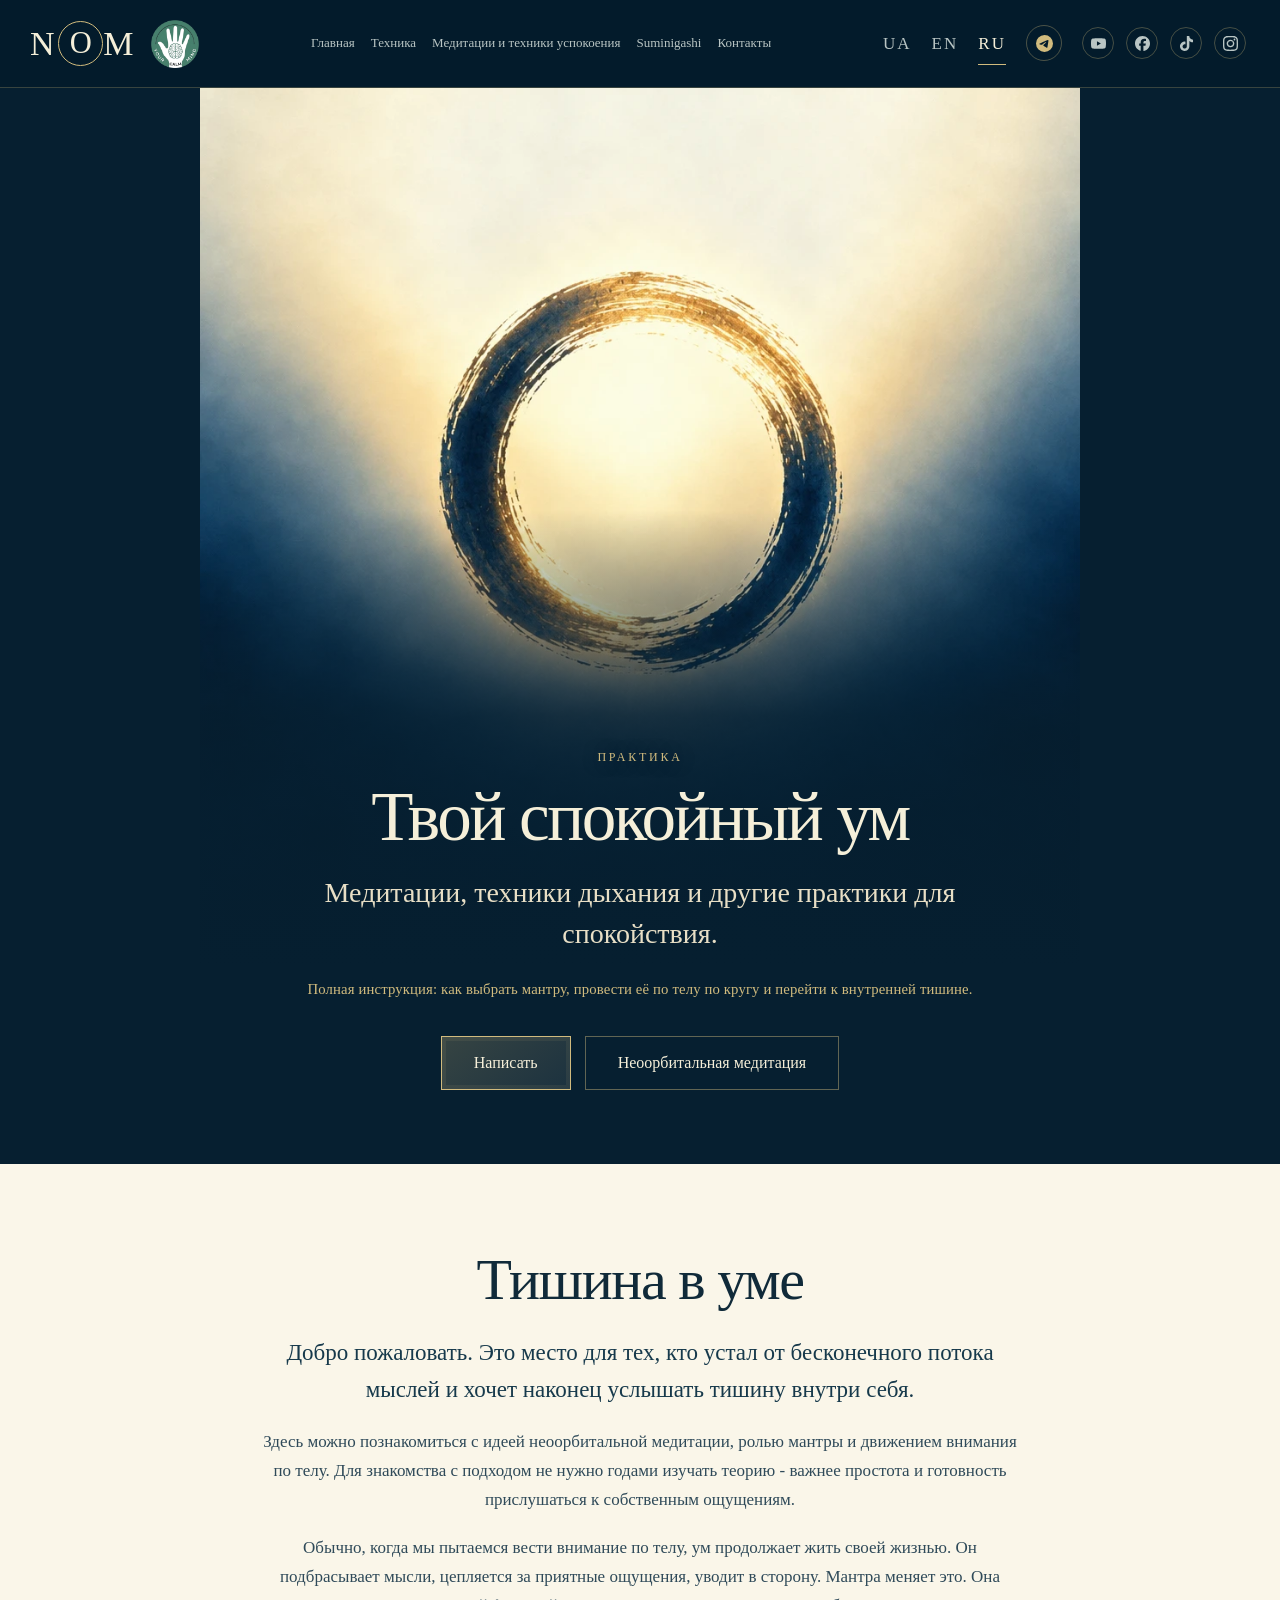
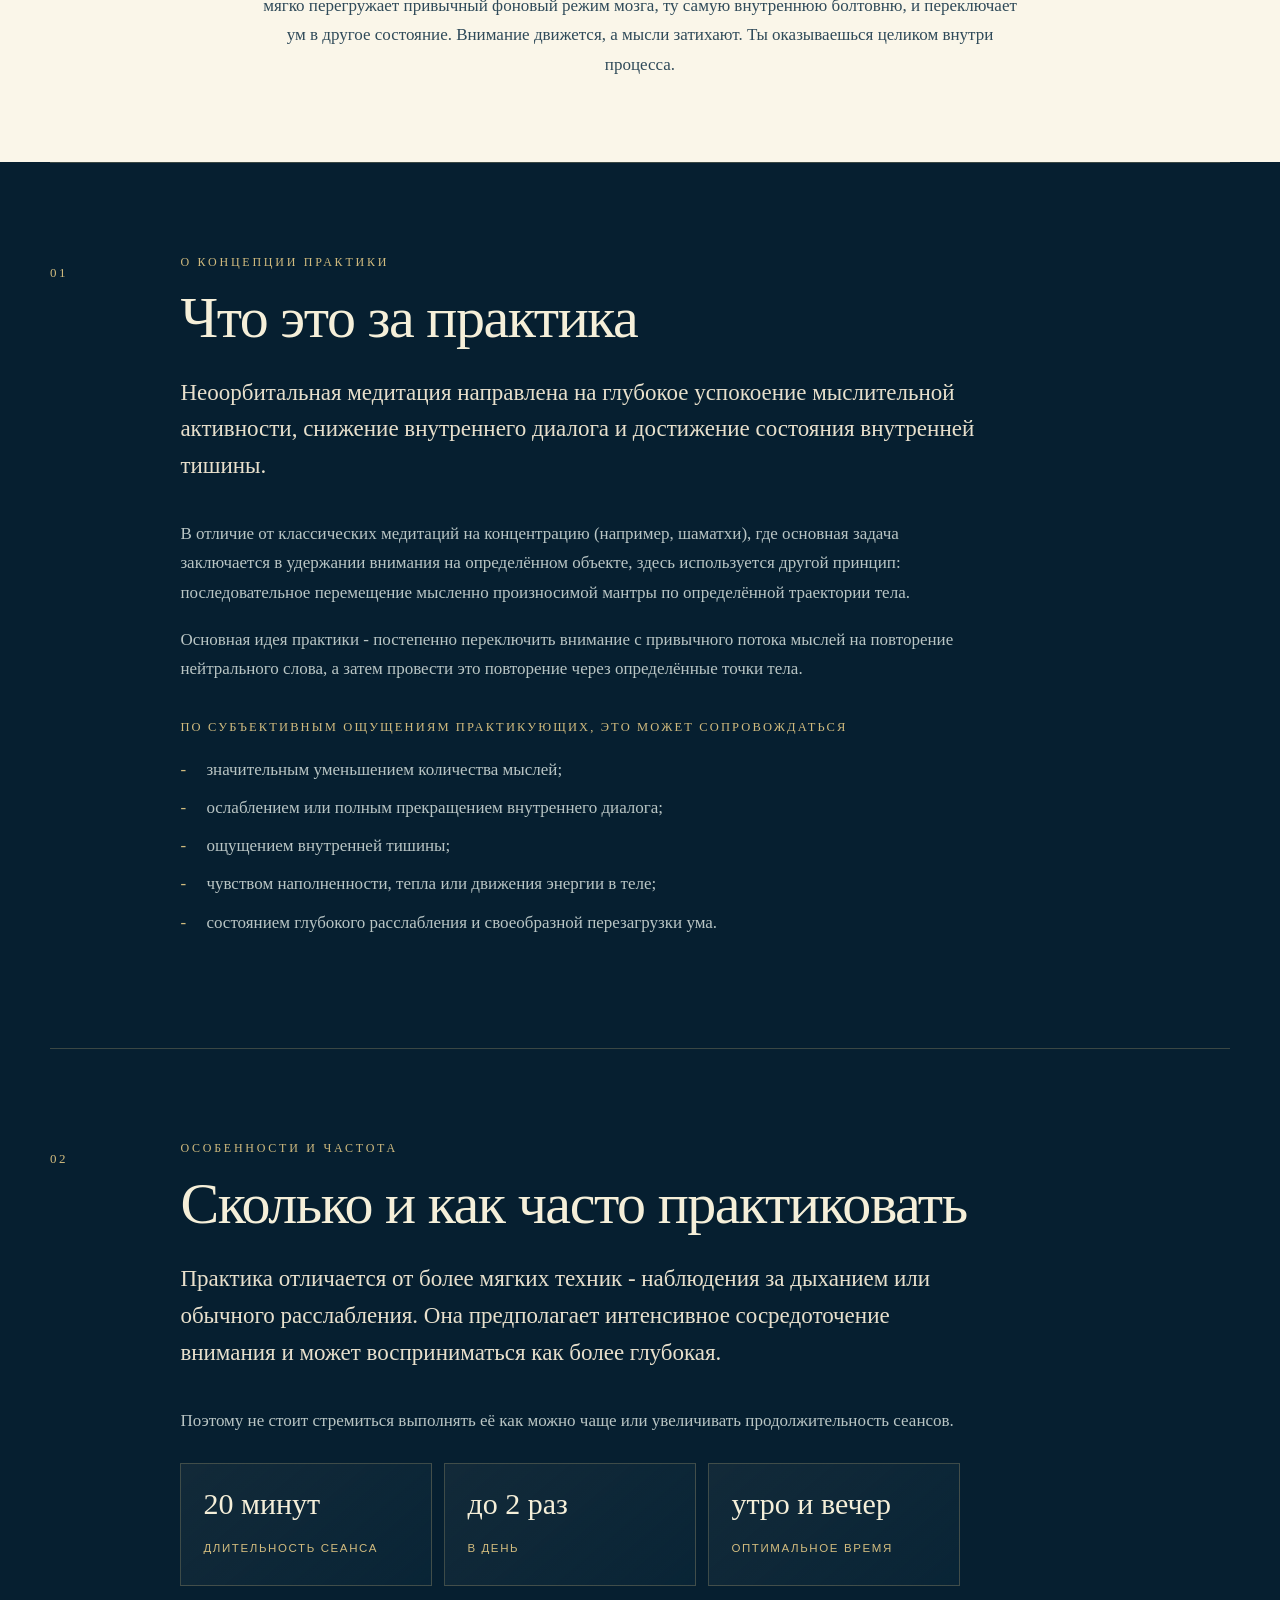
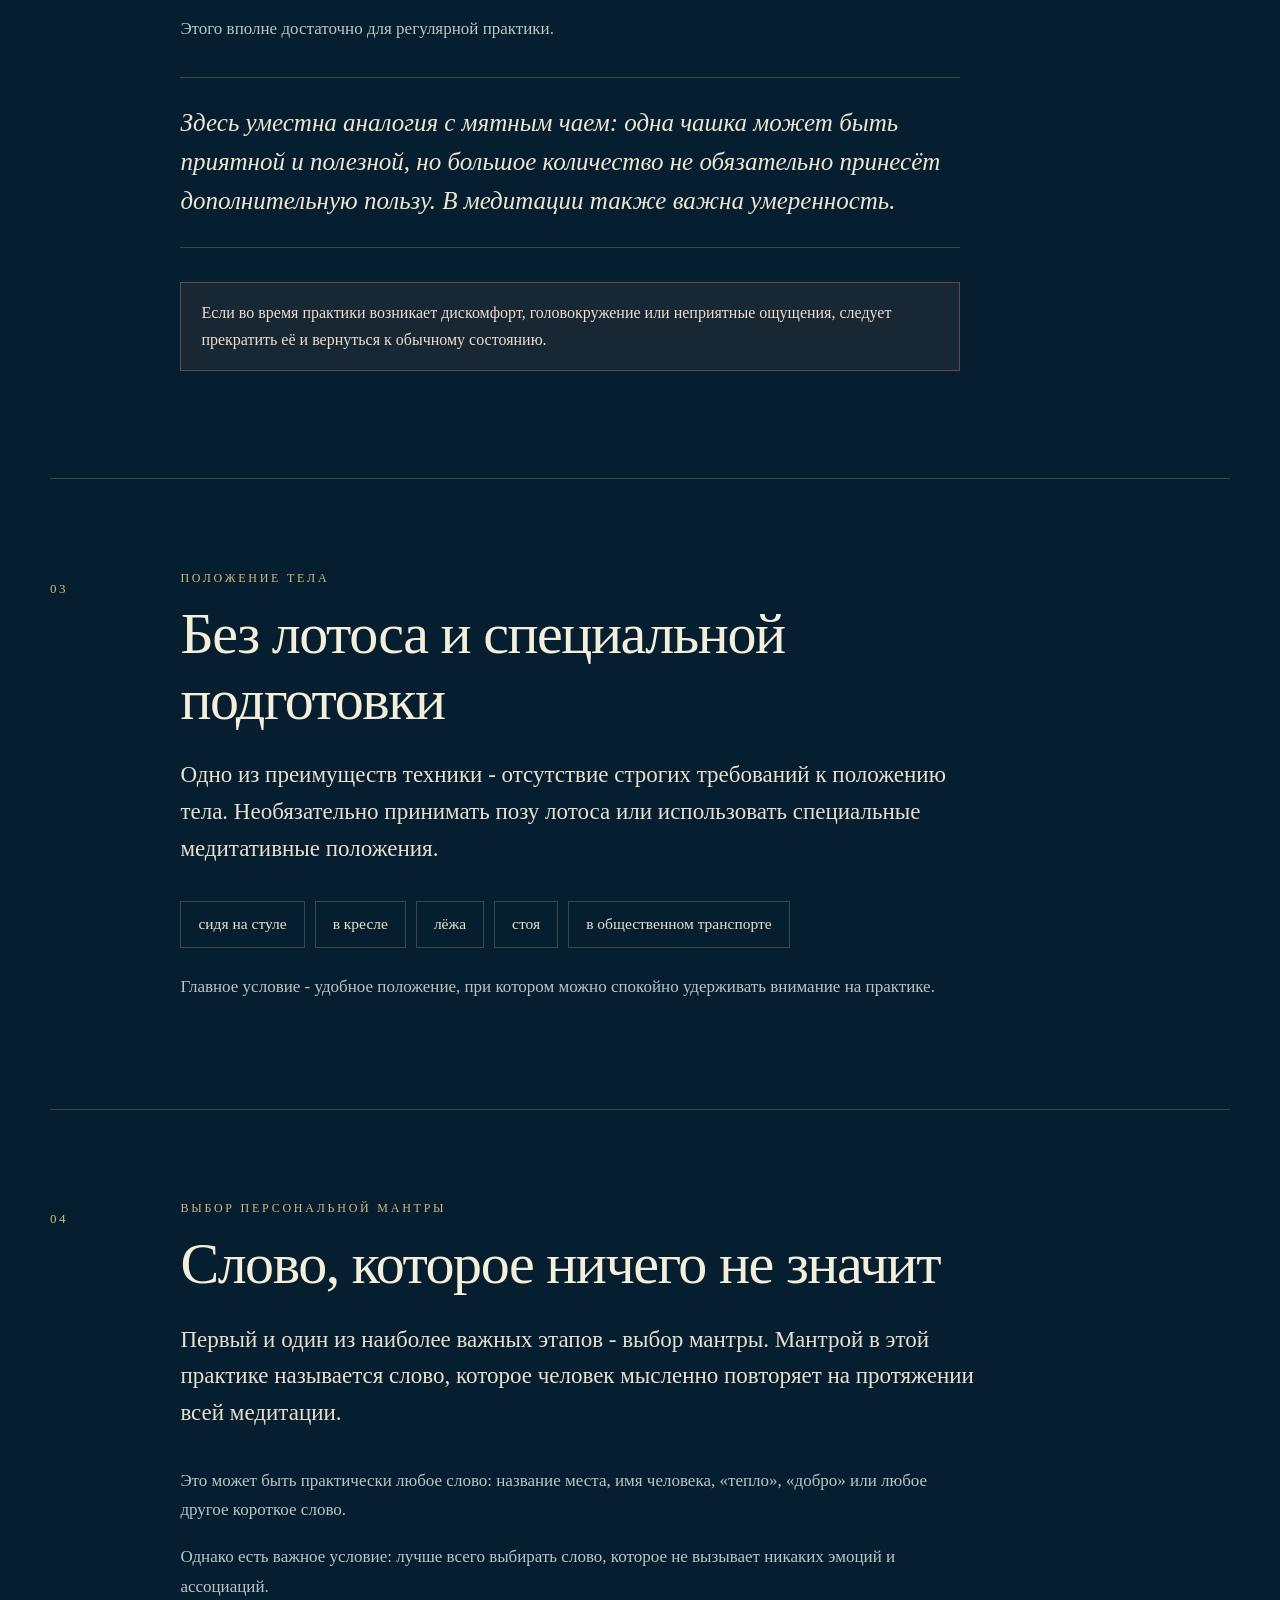
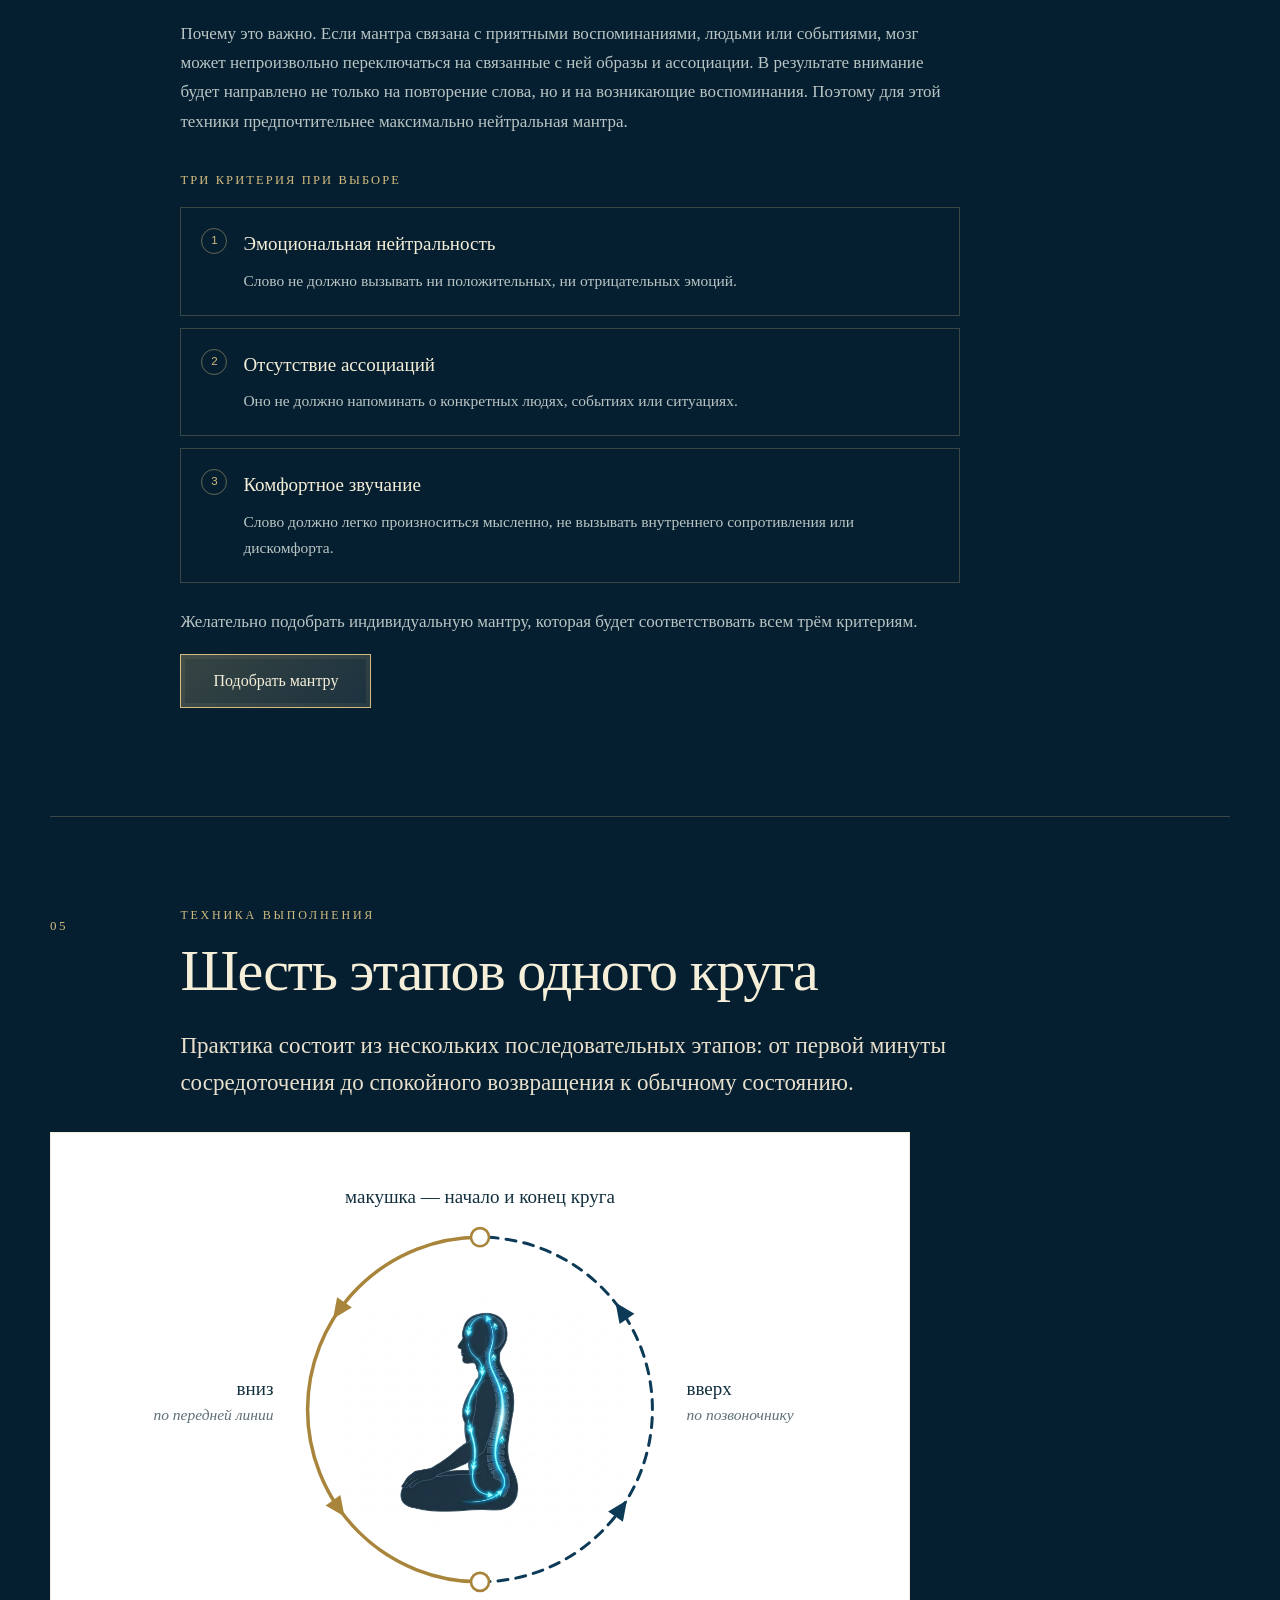
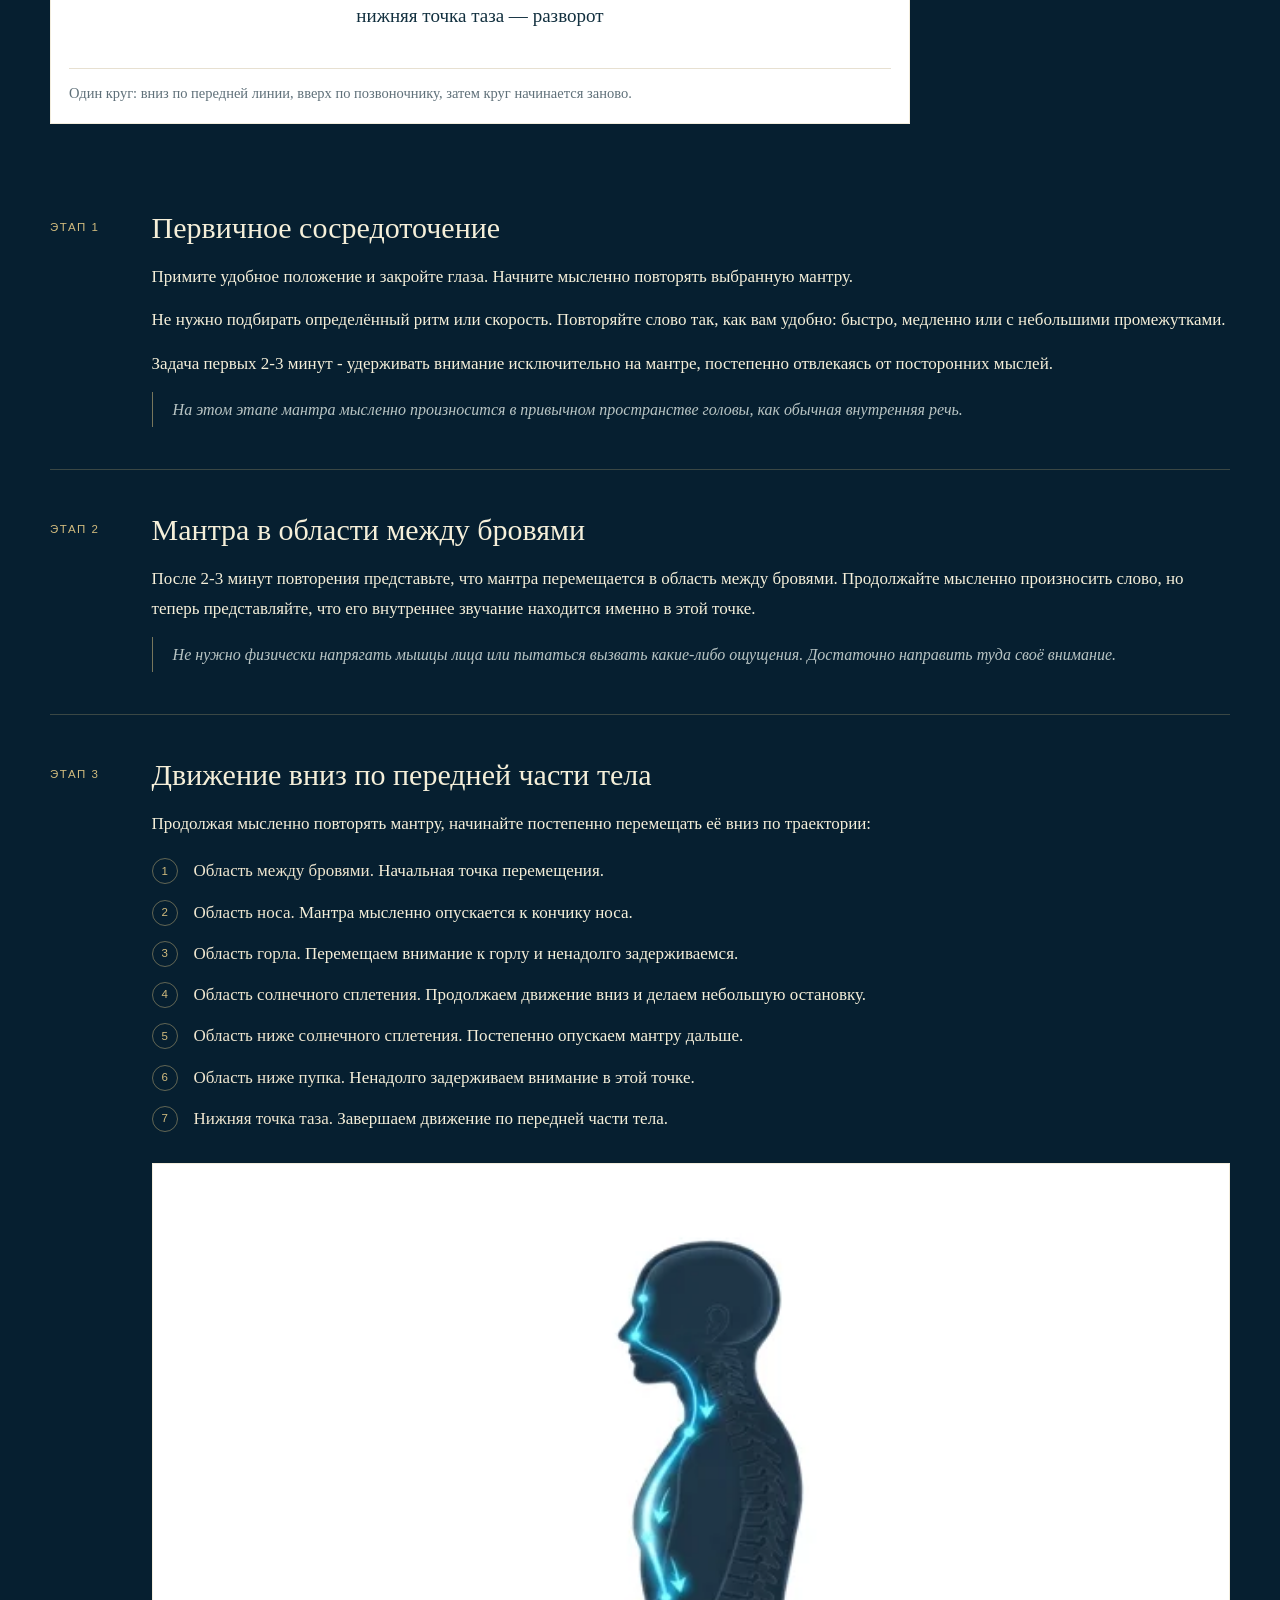
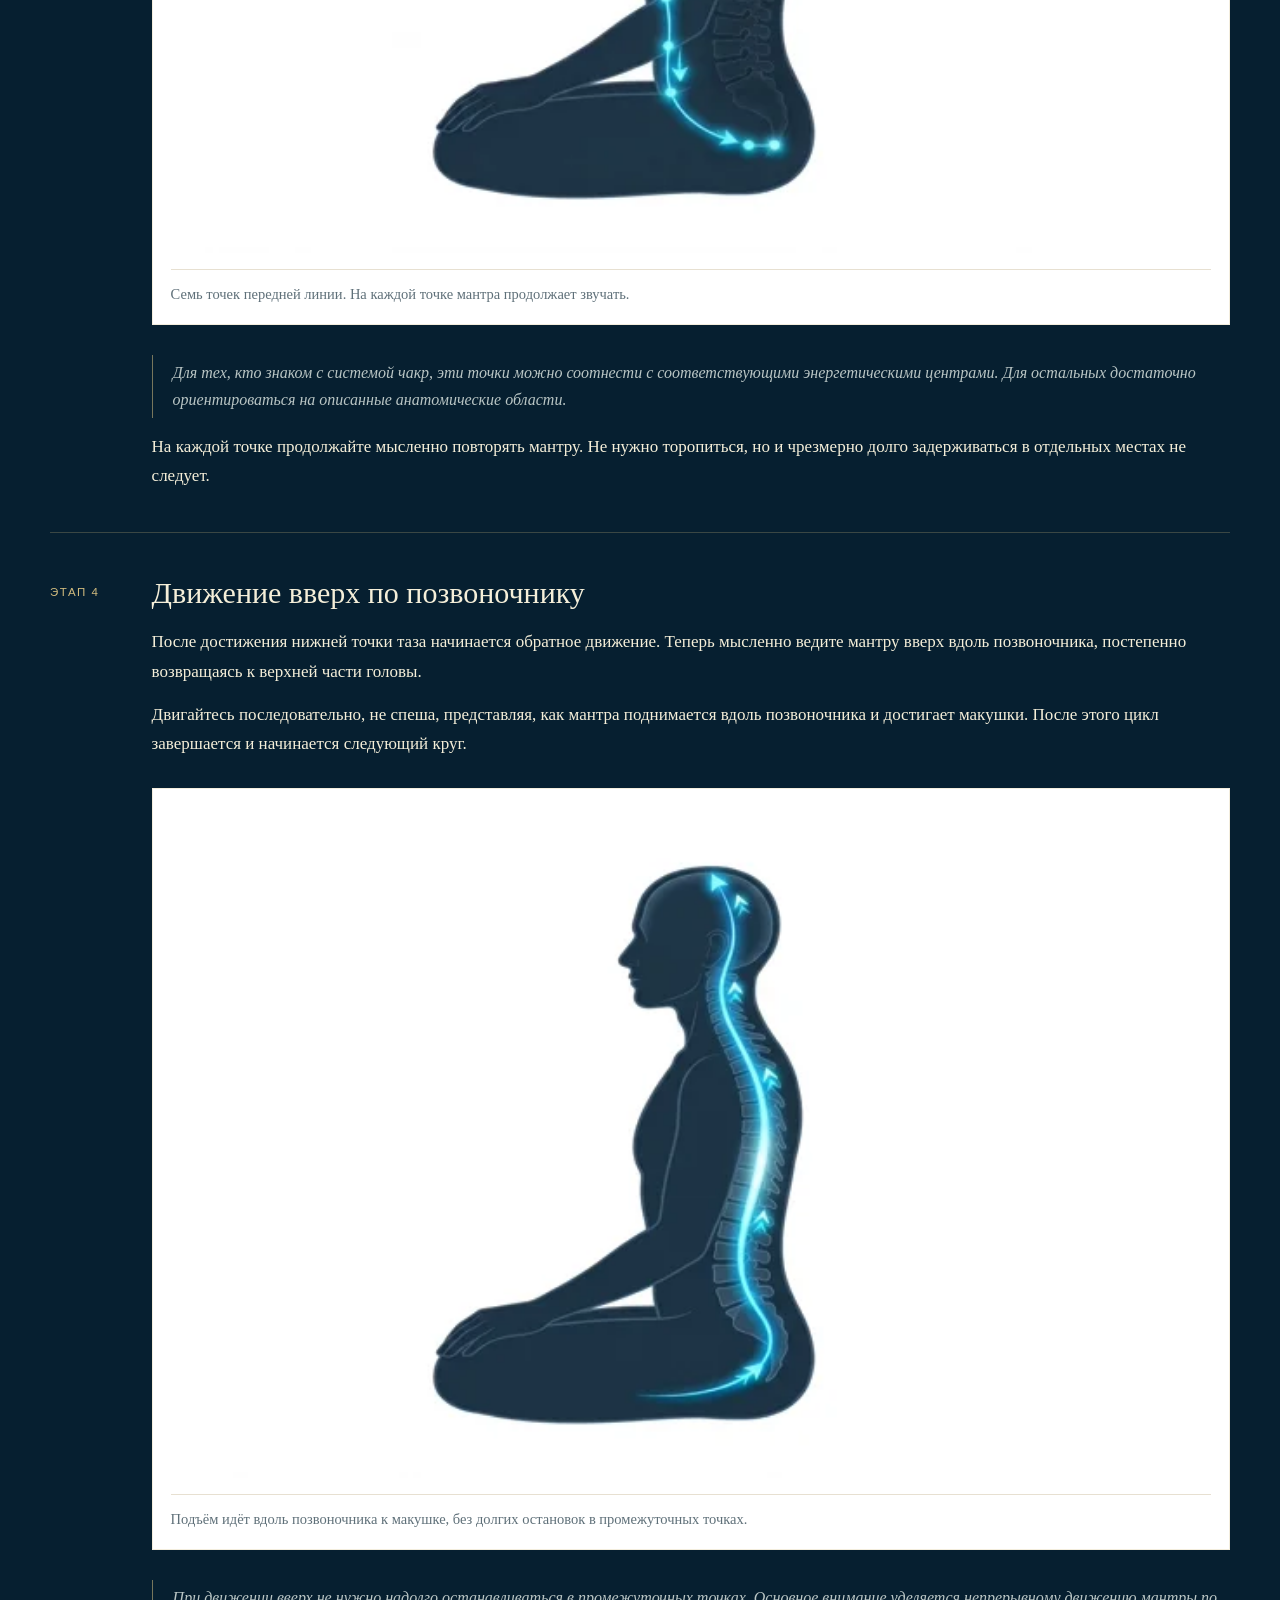
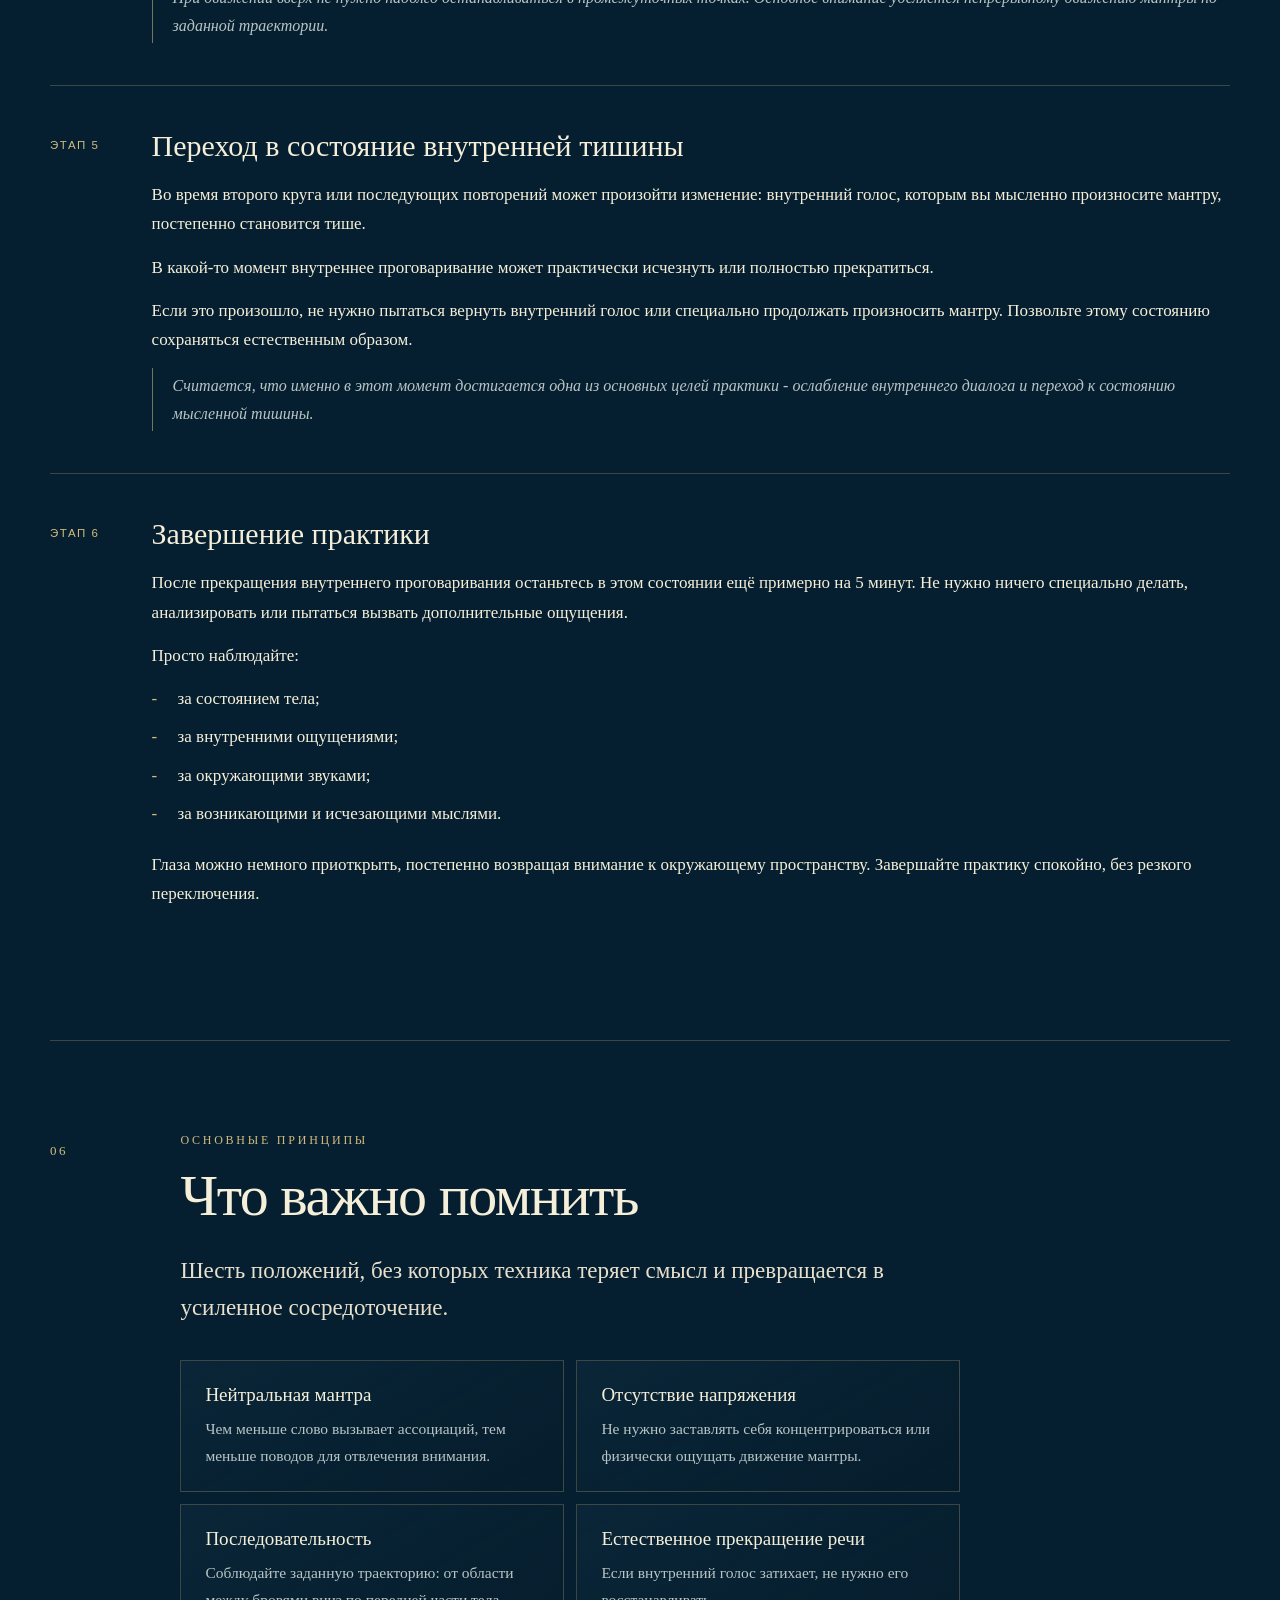
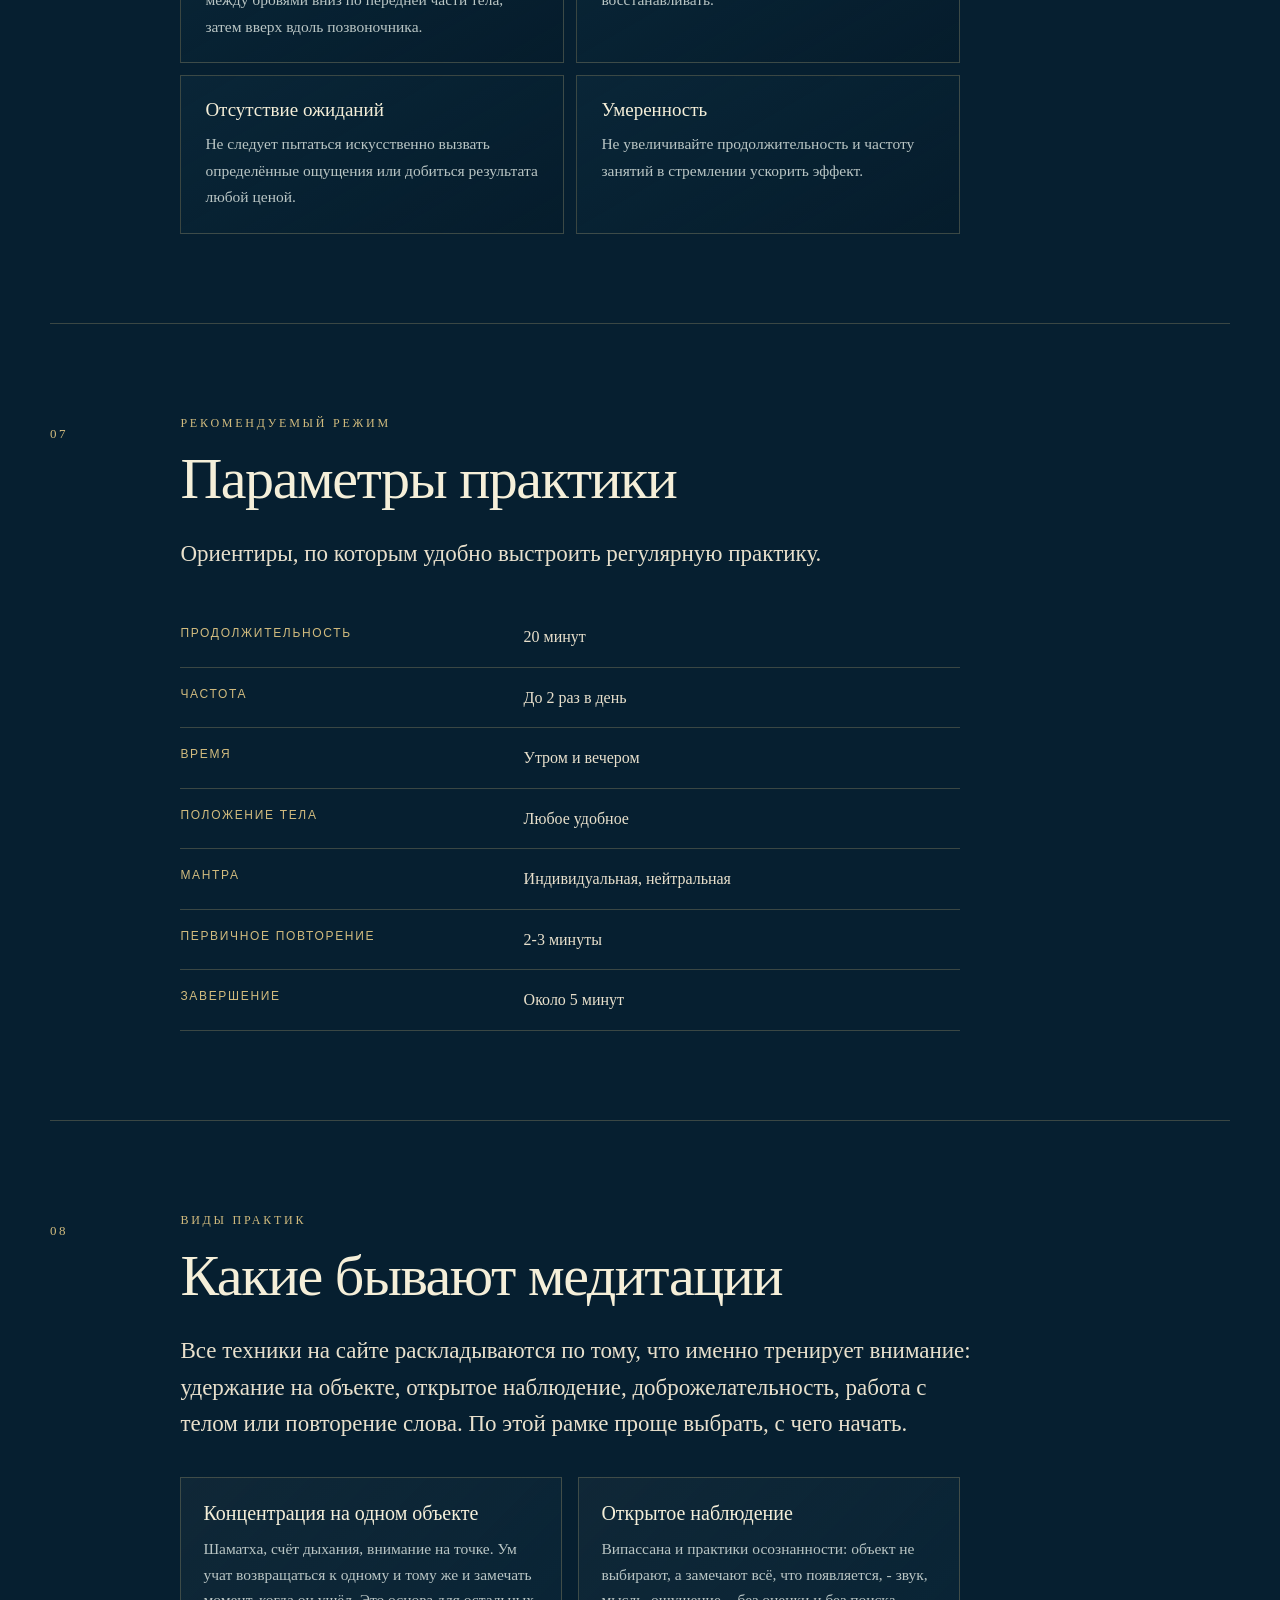
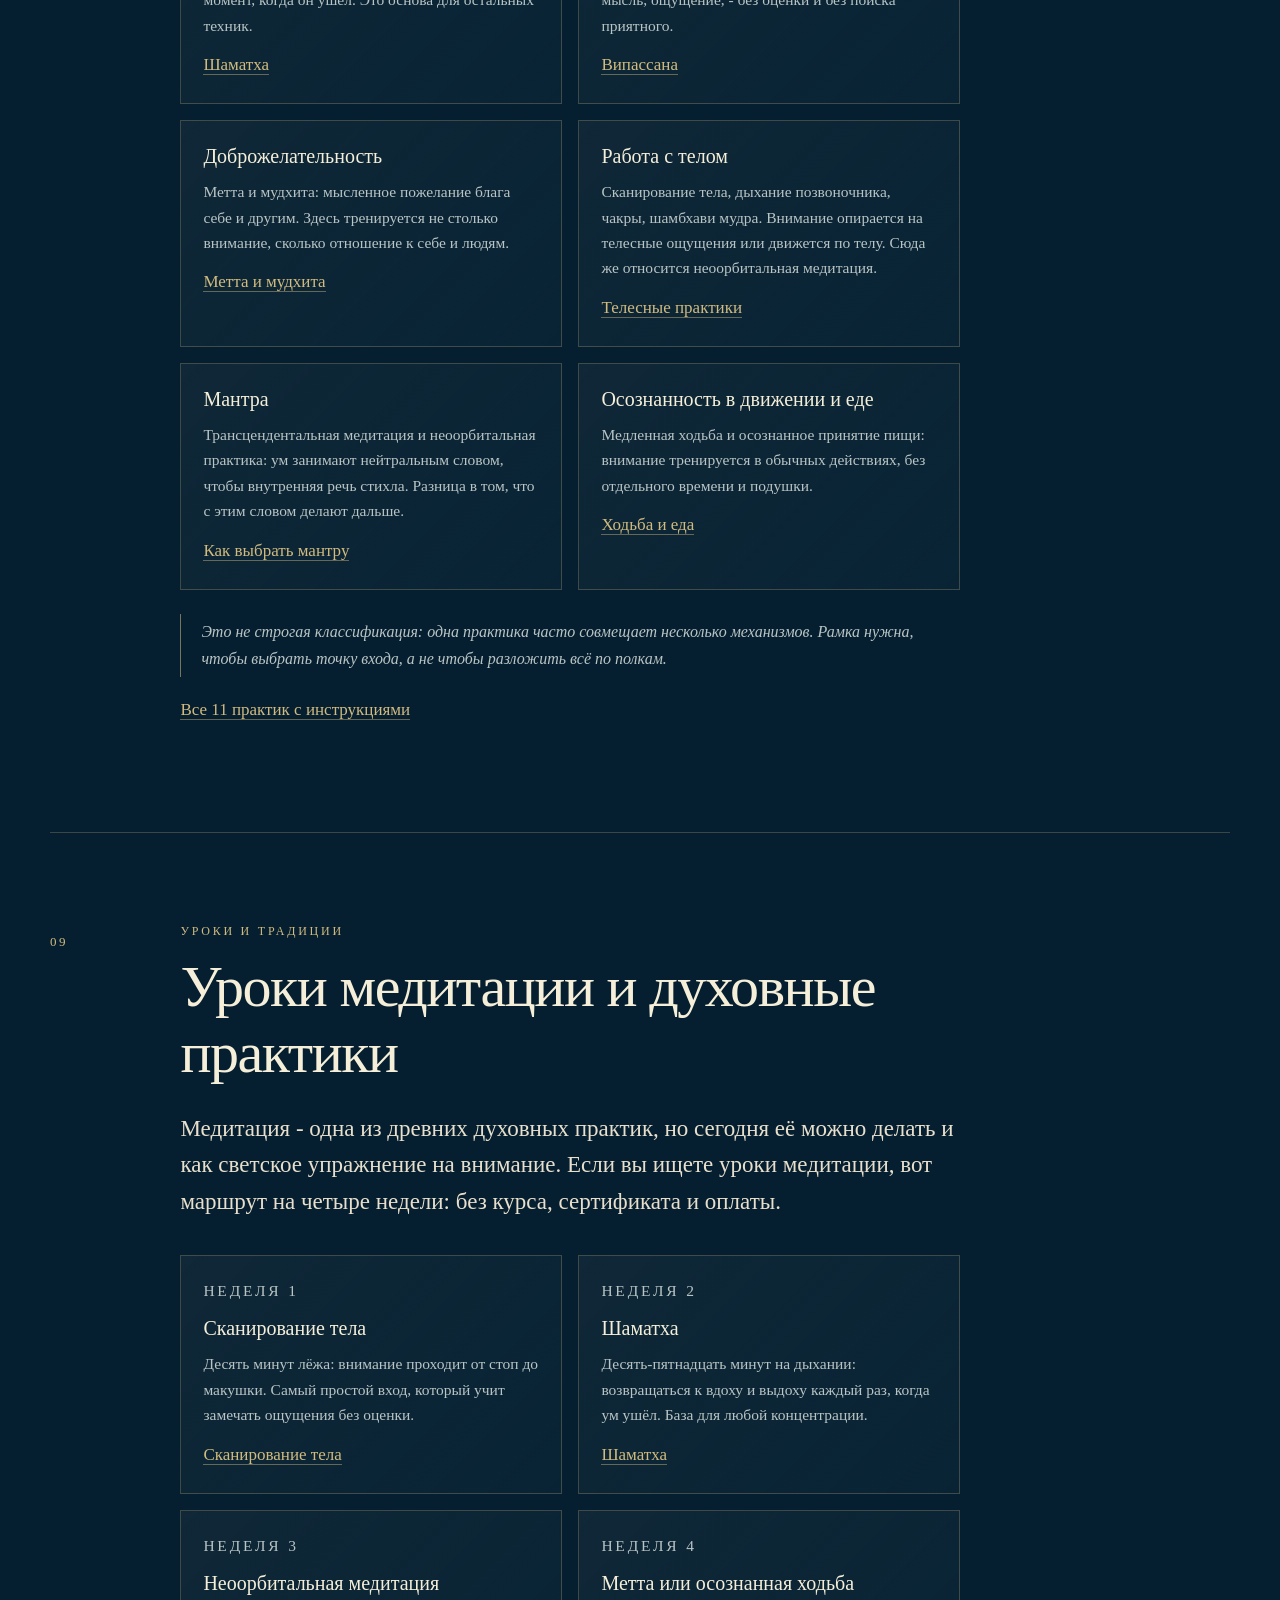
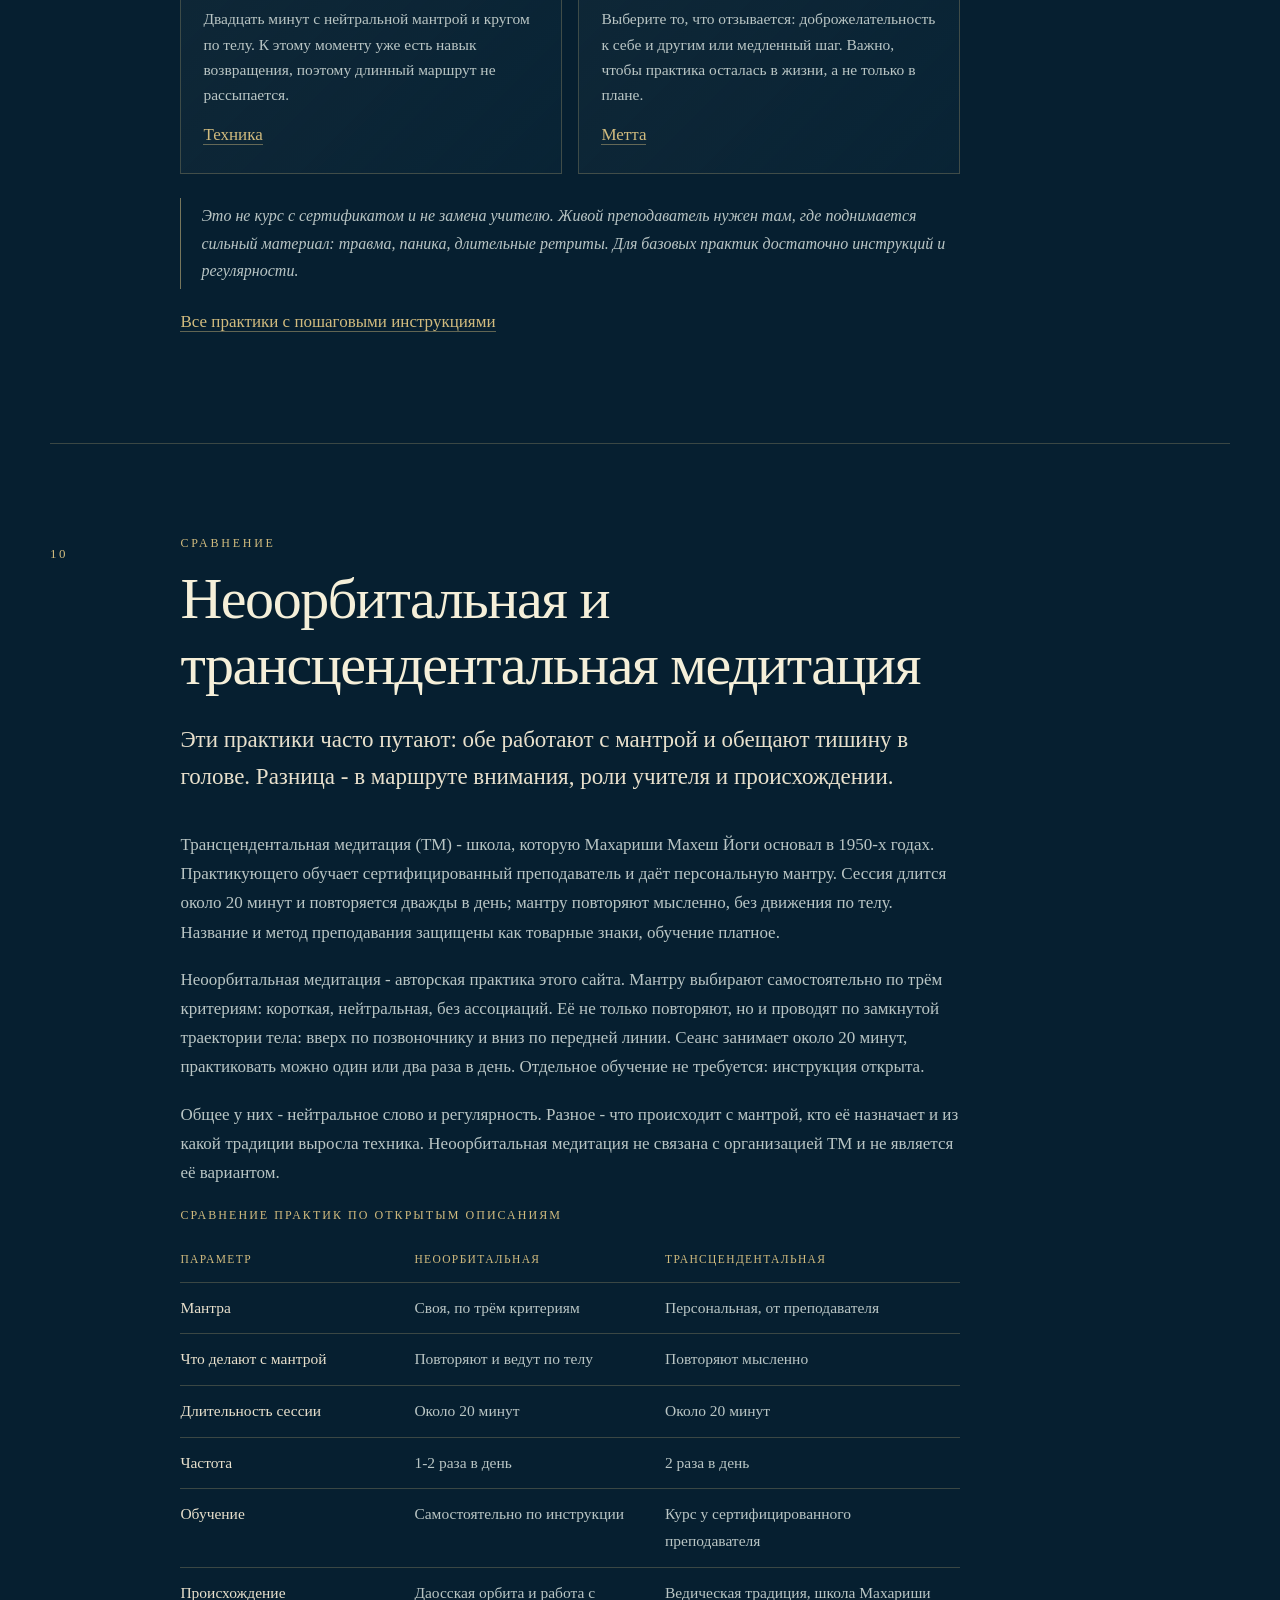
==== commit dd158a57: "Ребрендинг: сайт называется «Твой спокойный ум» (медитации, дыхание, практики)" ====
--- a/index.html
+++ b/index.html
@@ -5,7 +5,7 @@
   <meta name="viewport" content="width=device-width, initial-scale=1">
   <meta name="theme-color" content="#061f30">
   <meta name="description" content="Пошаговая техника: как выбрать мантру, провести её по телу и успокоить ум за 20 минут. Без лотоса. 11 практик и ответы на частые вопросы.">
-  <title>Неоорбитальная медитация: техника, мантра и успокоение</title>
+  <title>Твой спокойный ум: медитации, техники дыхания и практики для спокойствия</title>
   <link rel="icon" href="assets/neo-orbital-enso-header.webp" type="image/webp">
   <link rel="preload" href="assets/neo-orbital-enso-header.webp" as="image" type="image/webp">
   <link rel="stylesheet" href="styles.css?v=21">
@@ -18,24 +18,24 @@
   <link rel="alternate" hreflang="en" href="https://www.spokum.space/index-en.html">
   <link rel="alternate" hreflang="x-default" href="https://www.spokum.space/">
   <meta name="keywords" content="неоорбитальная медитация, неорбитальная медитация, медитация, техника медитации, медитация для успокоения, медитация для расслабления, снятие стресса, медитация для начинающих, мантра, трансцендентальная медитация, виды медитации, практики успокоения, уроки медитации, обучение медитации, духовные практики, духовные практики для начинающих, медитативные практики">
-  <meta name="author" content="Neo Orbital Meditation">
-  <meta name="publisher" content="Neo Orbital Meditation">
+  <meta name="author" content="Твой спокойный ум">
+  <meta name="publisher" content="Твой спокойный ум">
   <meta name="color-scheme" content="dark">
   <meta property="og:type" content="website">
-  <meta property="og:site_name" content="Neo Orbital Meditation">
+  <meta property="og:site_name" content="Твой спокойный ум">
   <meta property="og:locale" content="ru_RU">
   <meta property="og:locale:alternate" content="uk_UA">
   <meta property="og:locale:alternate" content="en_US">
-  <meta property="og:title" content="Неоорбитальная медитация: техника, мантра и успокоение">
+  <meta property="og:title" content="Твой спокойный ум: медитации, техники дыхания и практики для спокойствия">
   <meta property="og:description" content="Полная инструкция: как выбрать мантру, провести её по телу по кругу и перейти к внутренней тишине. 11 практик и ответы на вопросы.">
   <meta property="og:url" content="https://www.spokum.space/">
   <meta property="og:image" content="https://www.spokum.space/assets/og/home-ru.jpg">
   <meta property="og:image:type" content="image/jpeg">
   <meta property="og:image:width" content="1200">
   <meta property="og:image:height" content="630">
-  <meta property="og:image:alt" content="Неоорбитальная медитация: техника, мантра и успокоение">
+  <meta property="og:image:alt" content="Твой спокойный ум: медитации, техники дыхания и практики для спокойствия">
   <meta name="twitter:card" content="summary_large_image">
-  <meta name="twitter:title" content="Неоорбитальная медитация: техника, мантра и успокоение">
+  <meta name="twitter:title" content="Твой спокойный ум: медитации, техники дыхания и практики для спокойствия">
   <meta name="twitter:description" content="Полная инструкция: как выбрать мантру, провести её по телу по кругу и перейти к внутренней тишине. 11 практик и ответы на вопросы.">
   <meta name="twitter:image" content="https://www.spokum.space/assets/og/home-ru.jpg">
   <script type="application/ld+json">
@@ -45,7 +45,7 @@
       {
         "@type": "Organization",
         "@id": "https://www.spokum.space/#organization",
-        "name": "Neo Orbital Meditation",
+        "name": "Твой спокойный ум",
         "alternateName": [
           "NOM",
           "Неоорбитальная медитация",
@@ -69,7 +69,7 @@
         "@type": "WebSite",
         "@id": "https://www.spokum.space/#website",
         "url": "https://www.spokum.space/",
-        "name": "Neo Orbital Meditation",
+        "name": "Твой спокойный ум",
         "alternateName": "NOM",
         "inLanguage": [
           "ru",
@@ -84,7 +84,7 @@
         "@type": "WebPage",
         "@id": "https://www.spokum.space/#webpage",
         "url": "https://www.spokum.space/",
-        "name": "Неоорбитальная медитация: техника, мантра и успокоение",
+        "name": "Твой спокойный ум: медитации, техники дыхания и практики для спокойствия",
         "description": "Пошаговая техника: как выбрать мантру, провести её по телу и успокоить ум за 20 минут. Без лотоса. 11 практик и ответы на частые вопросы.",
         "inLanguage": "ru",
         "isPartOf": {
@@ -220,7 +220,7 @@
   <a class="skip-link" href="#main-content">Перейти к содержимому</a>
 
   <header class="site-header">
-    <a class="brand" href="#top" aria-label="Neo Orbital Meditation - на главную">
+    <a class="brand" href="#top" aria-label="Твой спокойный ум - на главную">
       <span>N</span><span class="brand-orbit">O</span><span>M</span>
     </a>
     <nav class="primary-nav" id="primary-nav" aria-label="Основная навигация">
@@ -255,7 +255,7 @@
       <div class="hero-copy">
         <p class="eyebrow">Практика</p>
         <h1 id="hero-title">Твой спокойный ум</h1>
-        <p class="hero-sub">Практики успокоения ума и внутреннего сосредоточения.</p>
+        <p class="hero-sub">Медитации, техники дыхания и другие практики для спокойствия.</p>
         <p class="hero-note">Полная инструкция: как выбрать мантру, провести её по телу по кругу и перейти к внутренней тишине.</p>
         <div class="hero-actions">
           <a class="hero-cta" href="#contact">Написать</a>
@@ -798,9 +798,9 @@
   </main>
 
   <footer class="site-footer">
-    <a class="footer-brand" href="#top">Неоорбитальная медитация</a>
-    <p class="footer-note">Практика тишины, внимания и контакта с телом.</p>
-    <p class="footer-copy">© 2018–2026 Неоорбитальная медитация</p>
+    <a class="footer-brand" href="#top">Твой спокойный ум</a>
+    <p class="footer-note">Медитации, техники дыхания и другие практики для спокойствия.</p>
+    <p class="footer-copy">© 2018–2026 Твой спокойный ум</p>
     <nav class="social social--footer" aria-label="Соцсети в подвале">
       <a href="https://www.youtube.com/@spokum" target="_blank" rel="noopener noreferrer" title="YouTube - @spokum" aria-label="YouTube - @spokum"><svg viewBox="0 0 24 24" aria-hidden="true" focusable="false"><path d="M23.498 6.186a3.016 3.016 0 0 0-2.122-2.136C19.505 3.545 12 3.545 12 3.545s-7.505 0-9.377.505A3.017 3.017 0 0 0 .502 6.186C0 8.07 0 12 0 12s0 3.93.502 5.814a3.016 3.016 0 0 0 2.122 2.136c1.871.505 9.376.505 9.376.505s7.505 0 9.377-.505a3.015 3.015 0 0 0 2.122-2.136C24 15.93 24 12 24 12s0-3.93-.502-5.814zM9.545 15.568V8.432L15.818 12l-6.273 3.568z"/></svg></a>
       <a href="https://www.facebook.com/spokum.space" target="_blank" rel="noopener noreferrer" title="Facebook - spokum.space" aria-label="Facebook - spokum.space"><svg viewBox="0 0 24 24" aria-hidden="true" focusable="false"><path d="M9.101 23.691v-7.98H6.627v-3.667h2.474v-1.58c0-4.085 1.848-5.978 5.858-5.978.401 0 .955.042 1.468.103a8.68 8.68 0 0 1 1.141.195v3.325a8.623 8.623 0 0 0-.653-.036 26.805 26.805 0 0 0-.733-.009c-.707 0-1.259.096-1.675.309a1.686 1.686 0 0 0-.679.622c-.258.42-.374.995-.374 1.752v1.297h3.919l-.386 2.103-.287 1.564h-3.246v8.245C19.396 23.238 24 18.179 24 12.044c0-6.627-5.373-12-12-12s-12 5.373-12 12c0 5.628 3.874 10.35 9.101 11.647Z"/></svg></a>
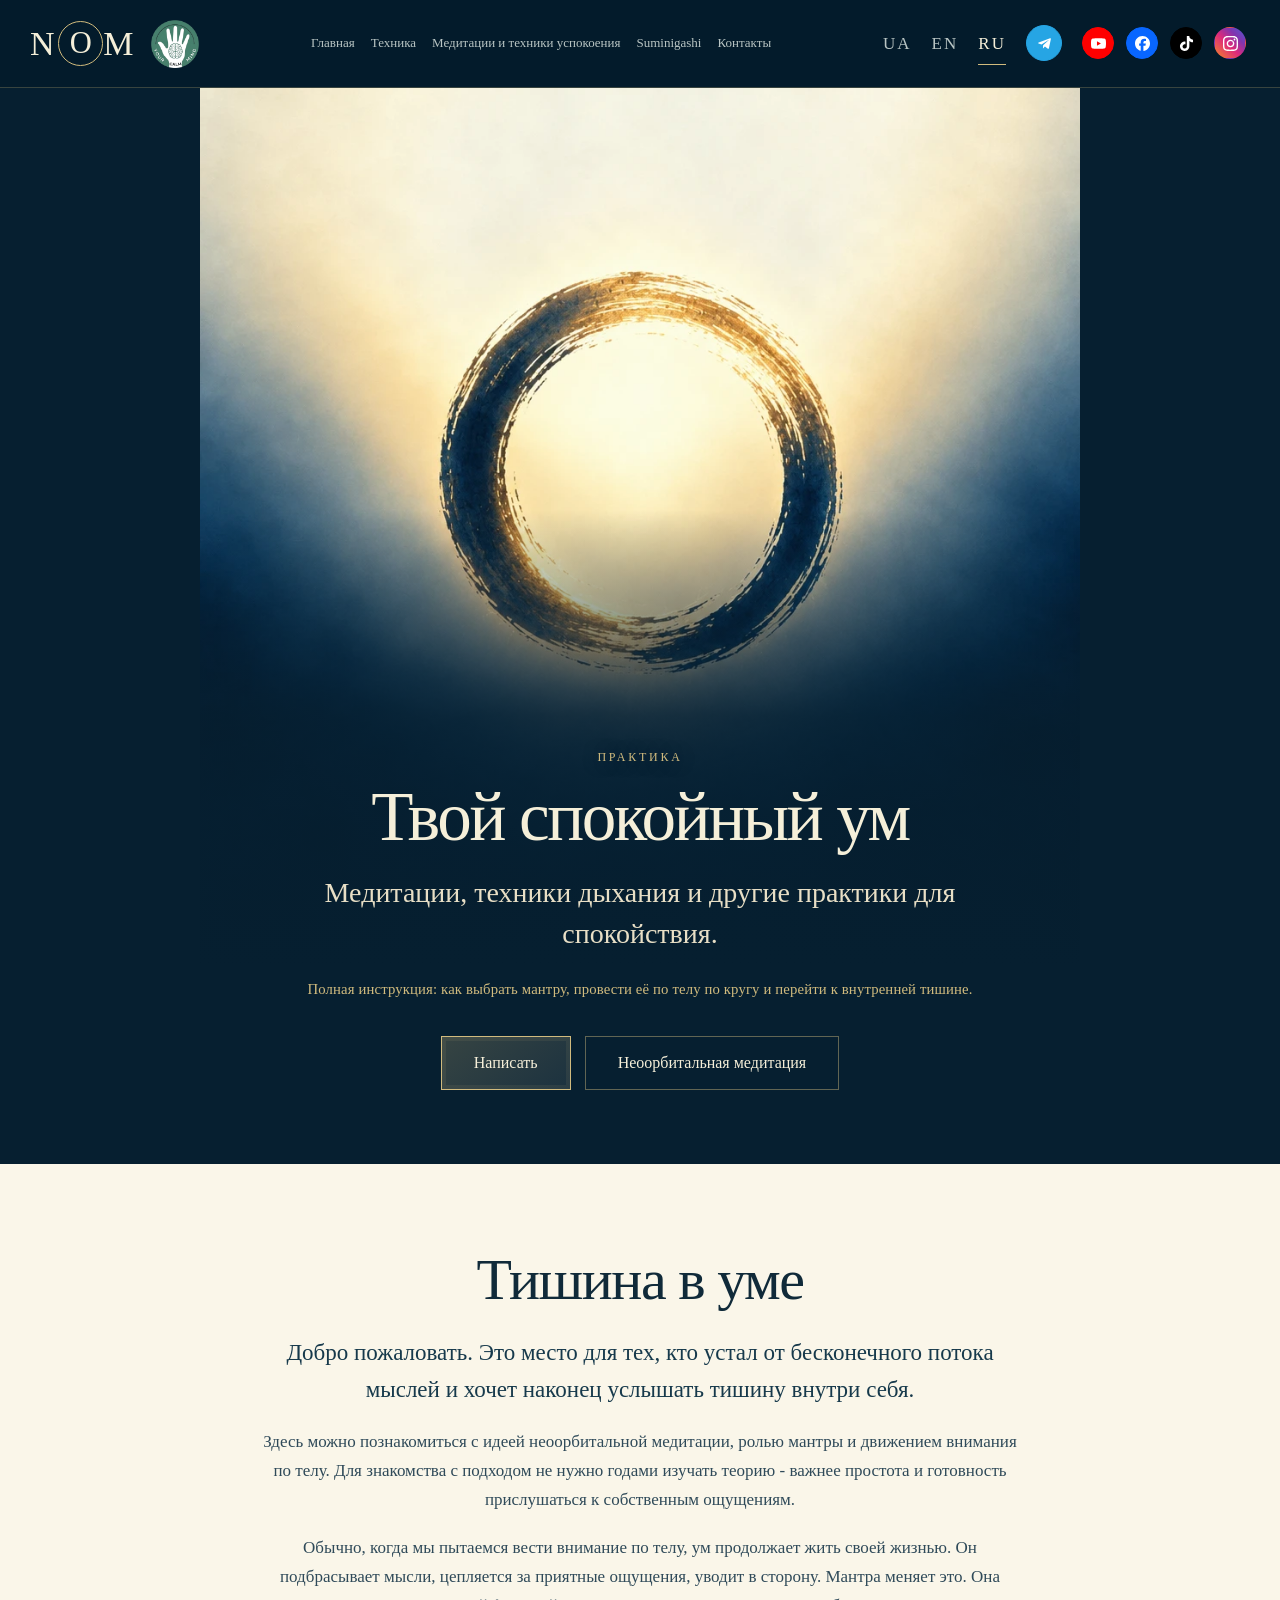
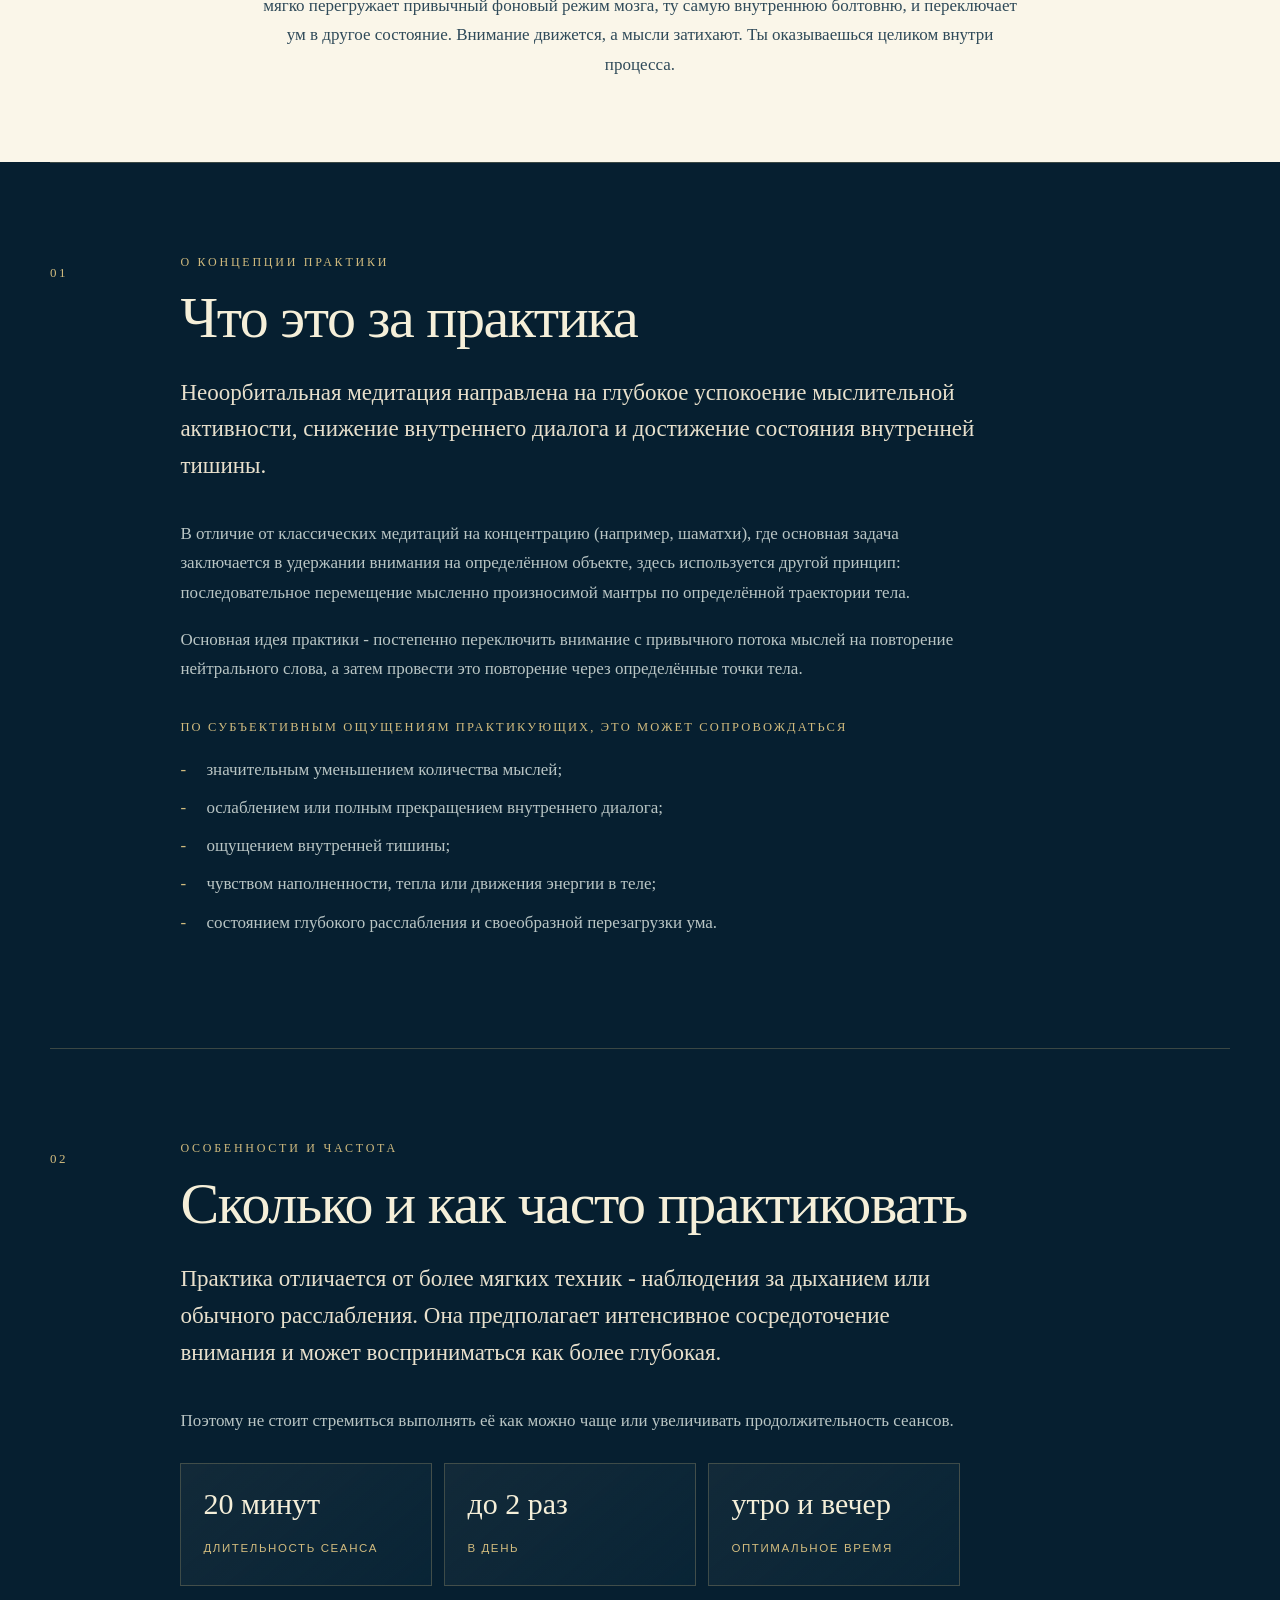
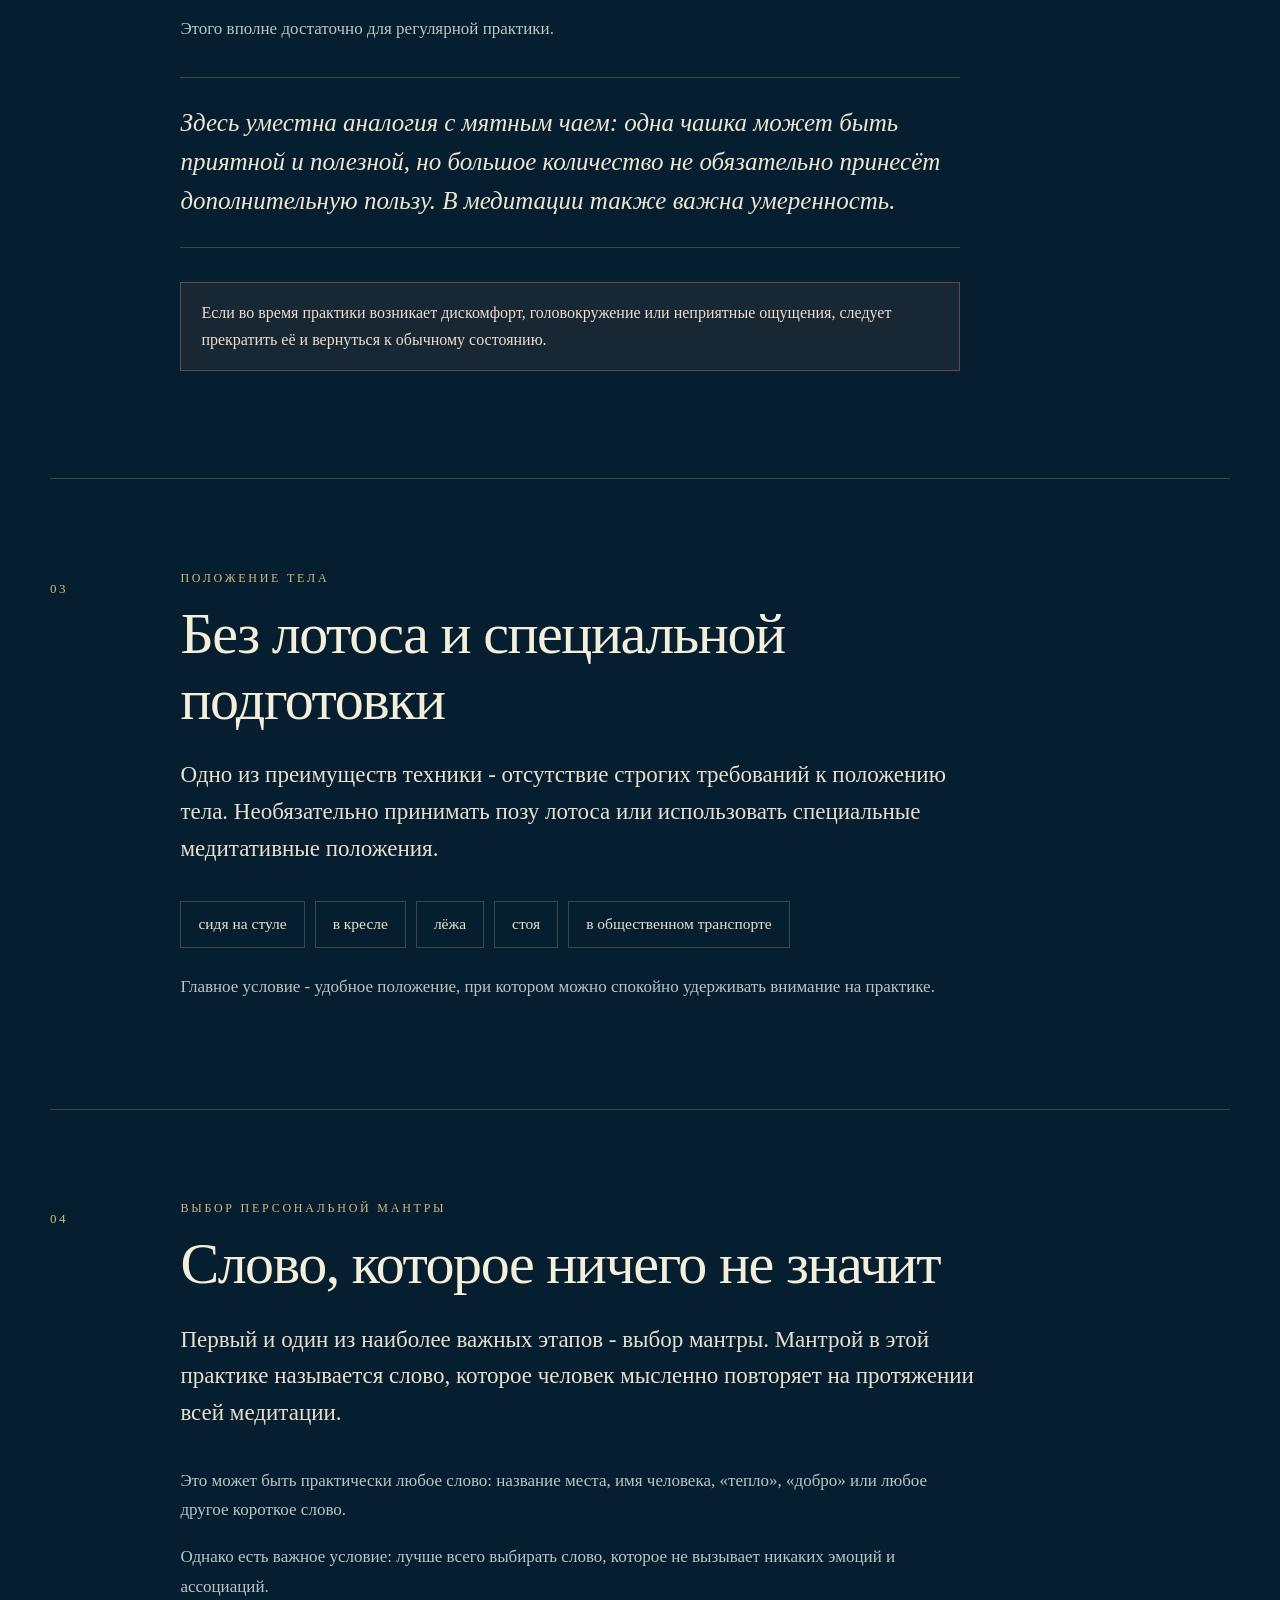
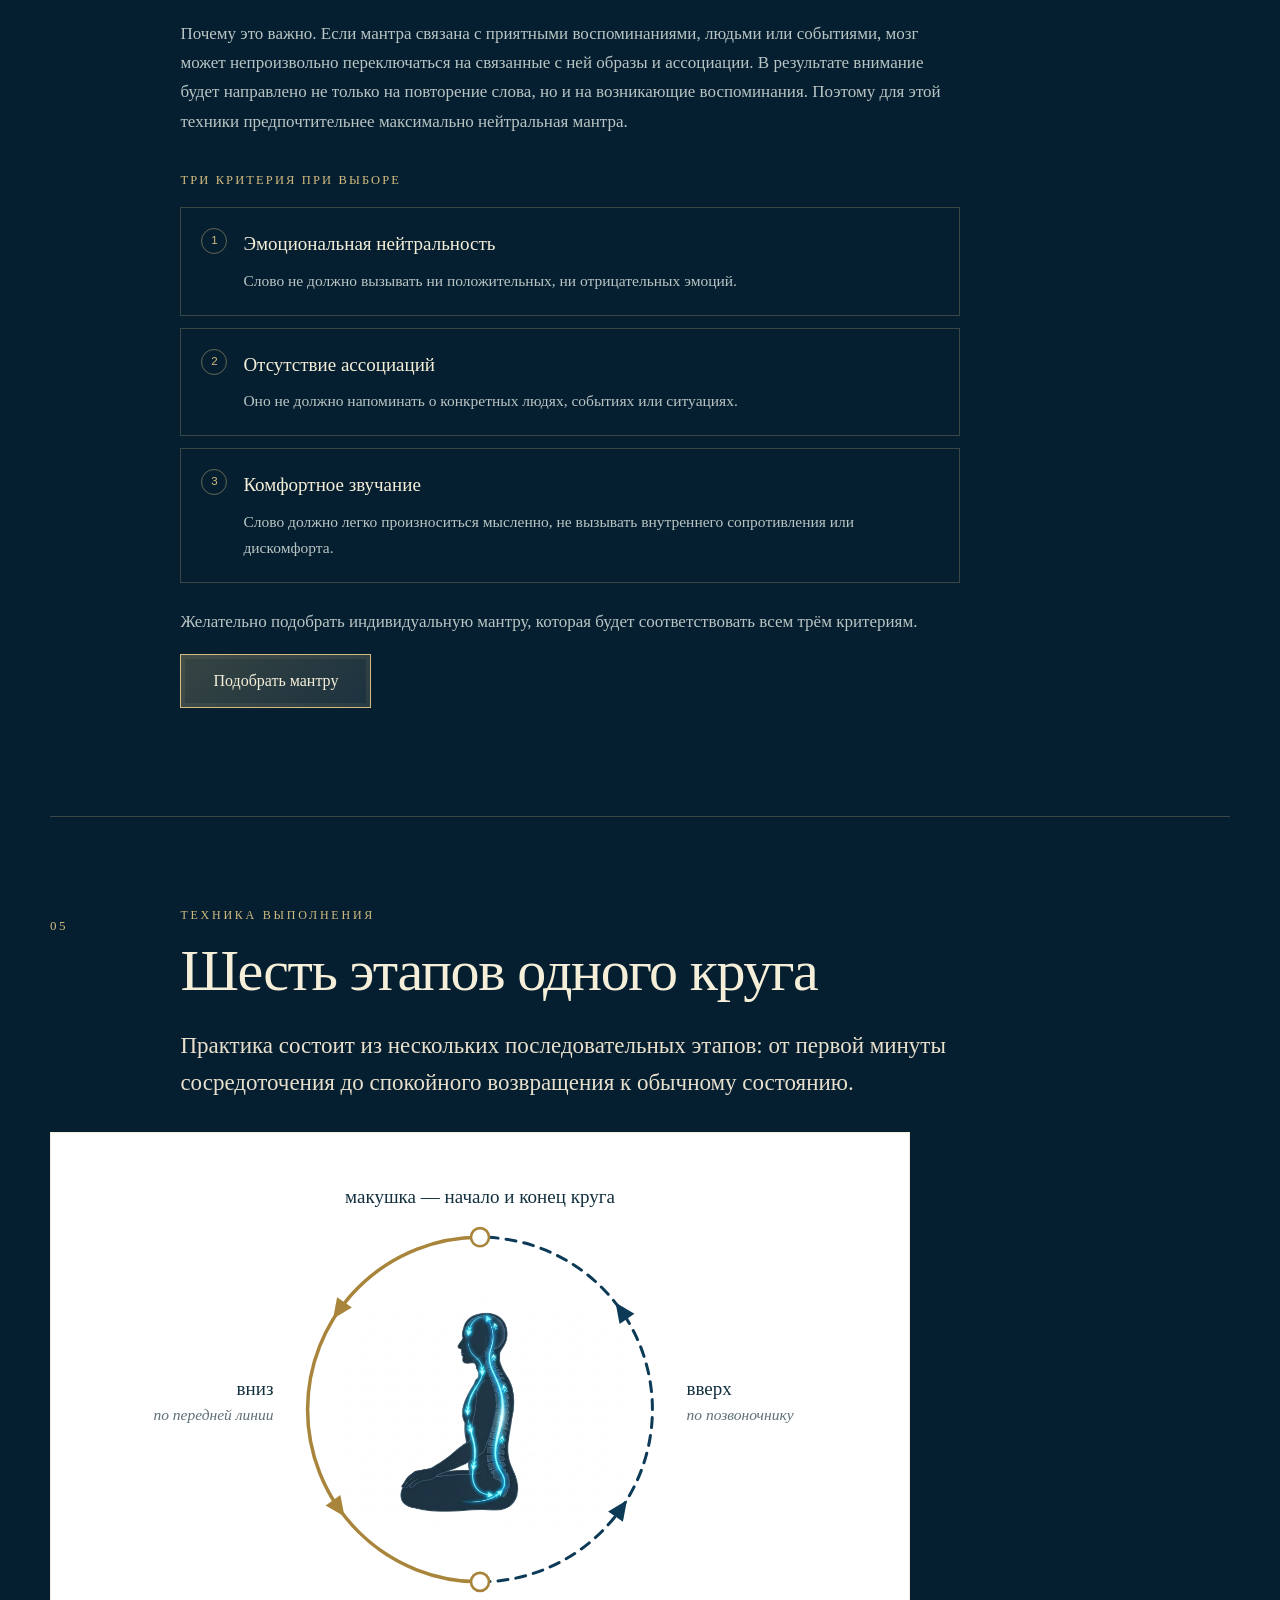
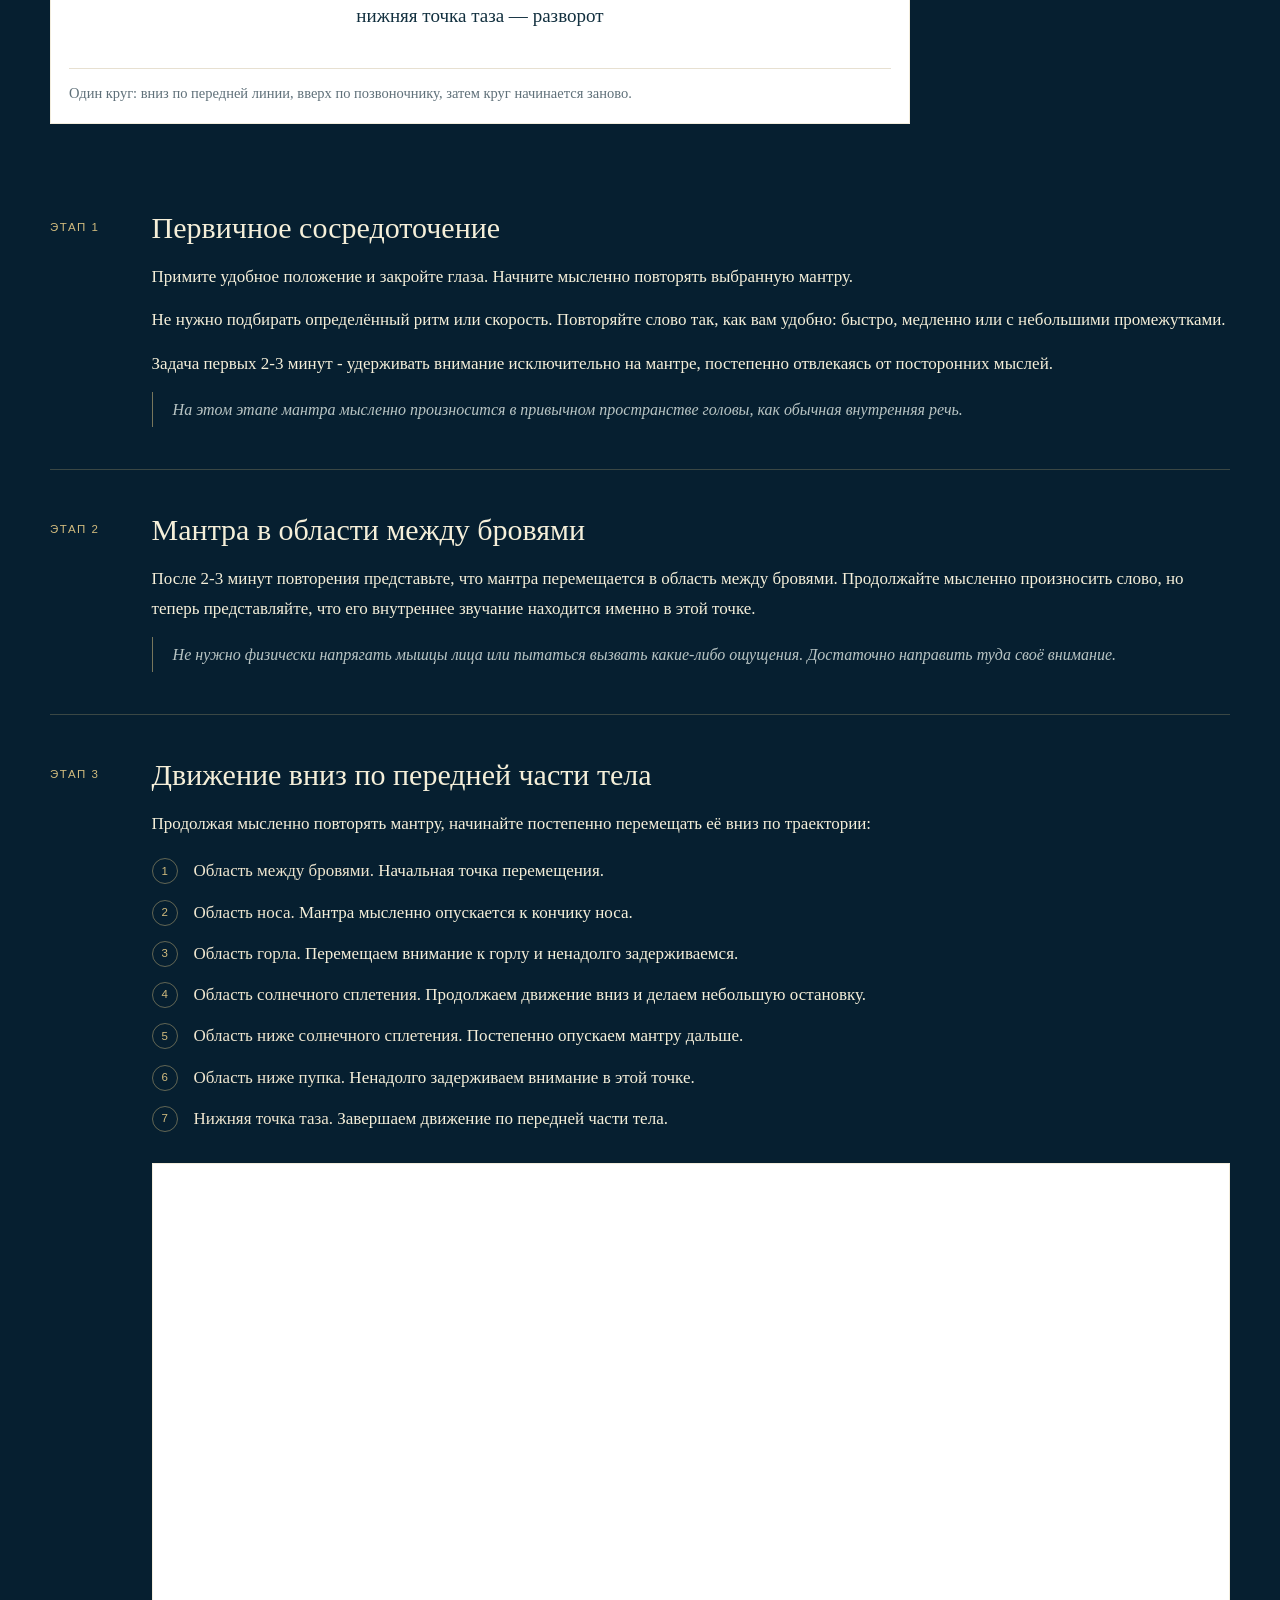
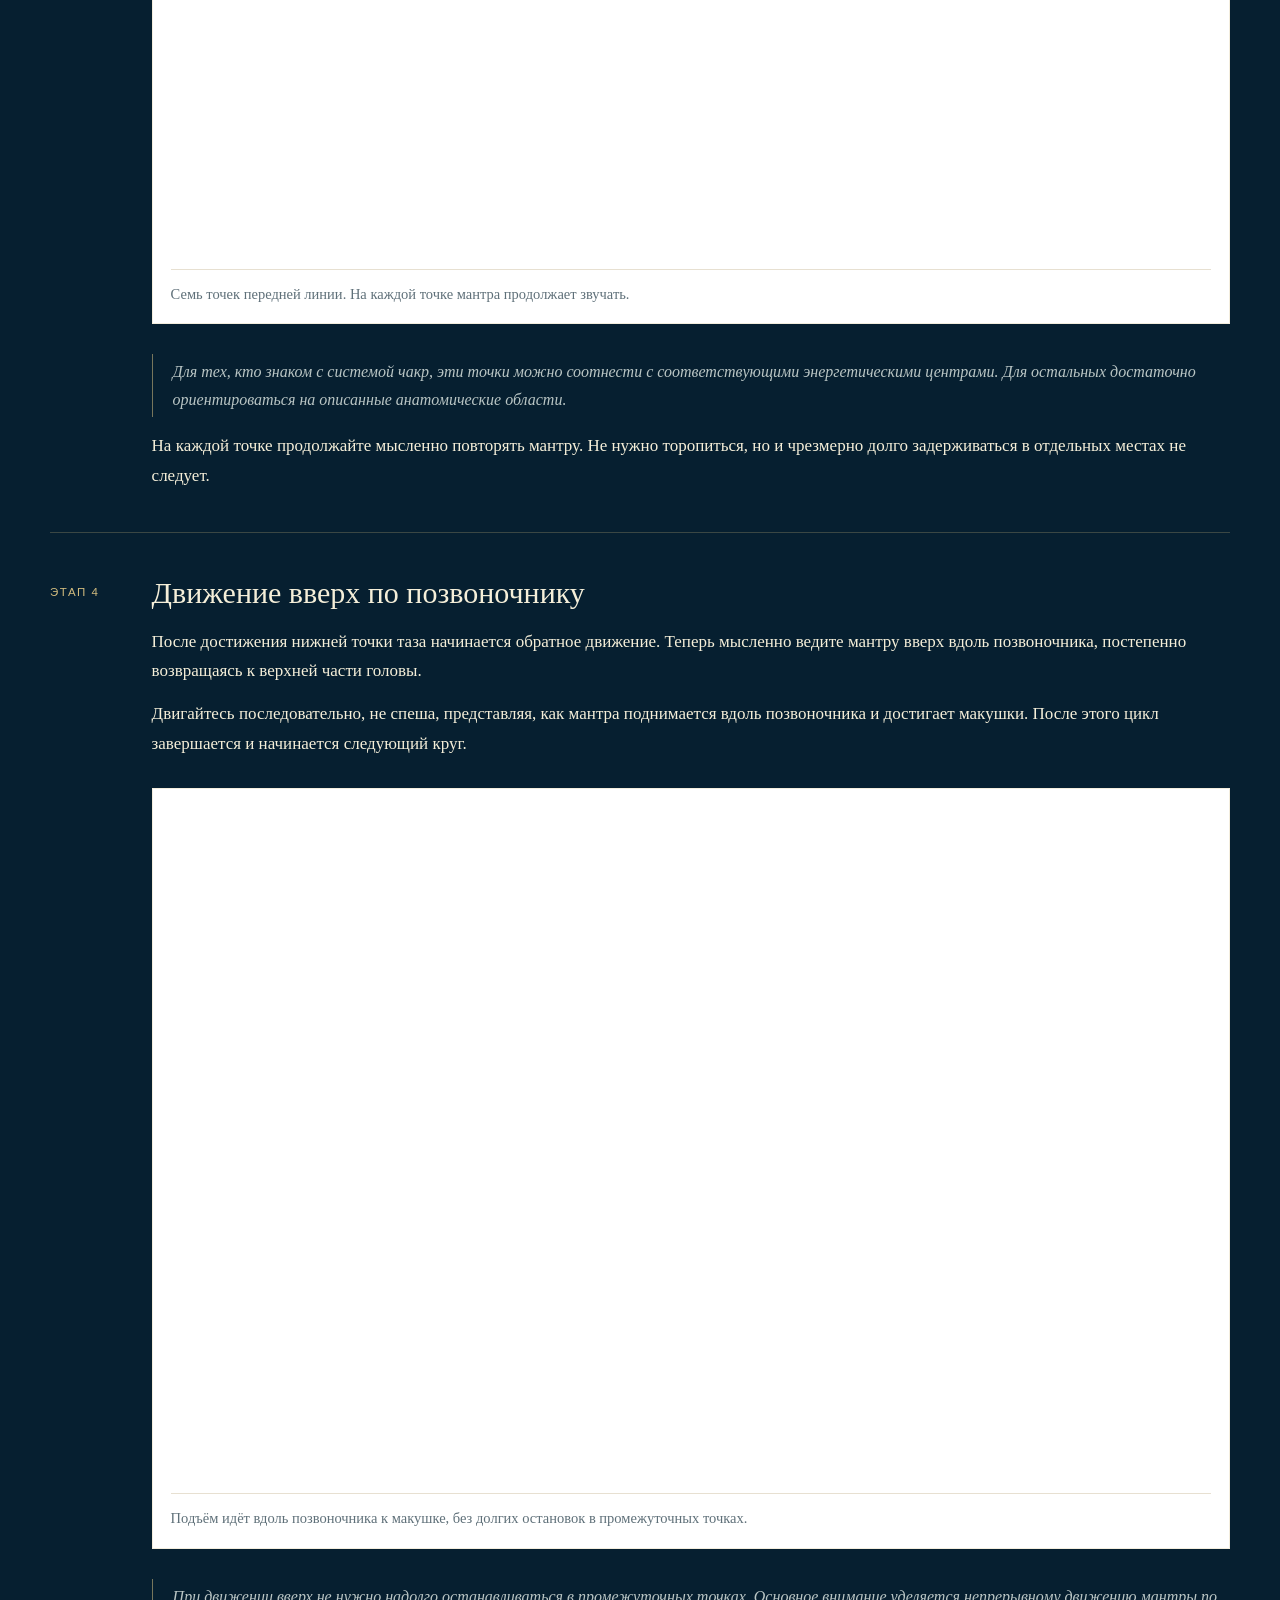
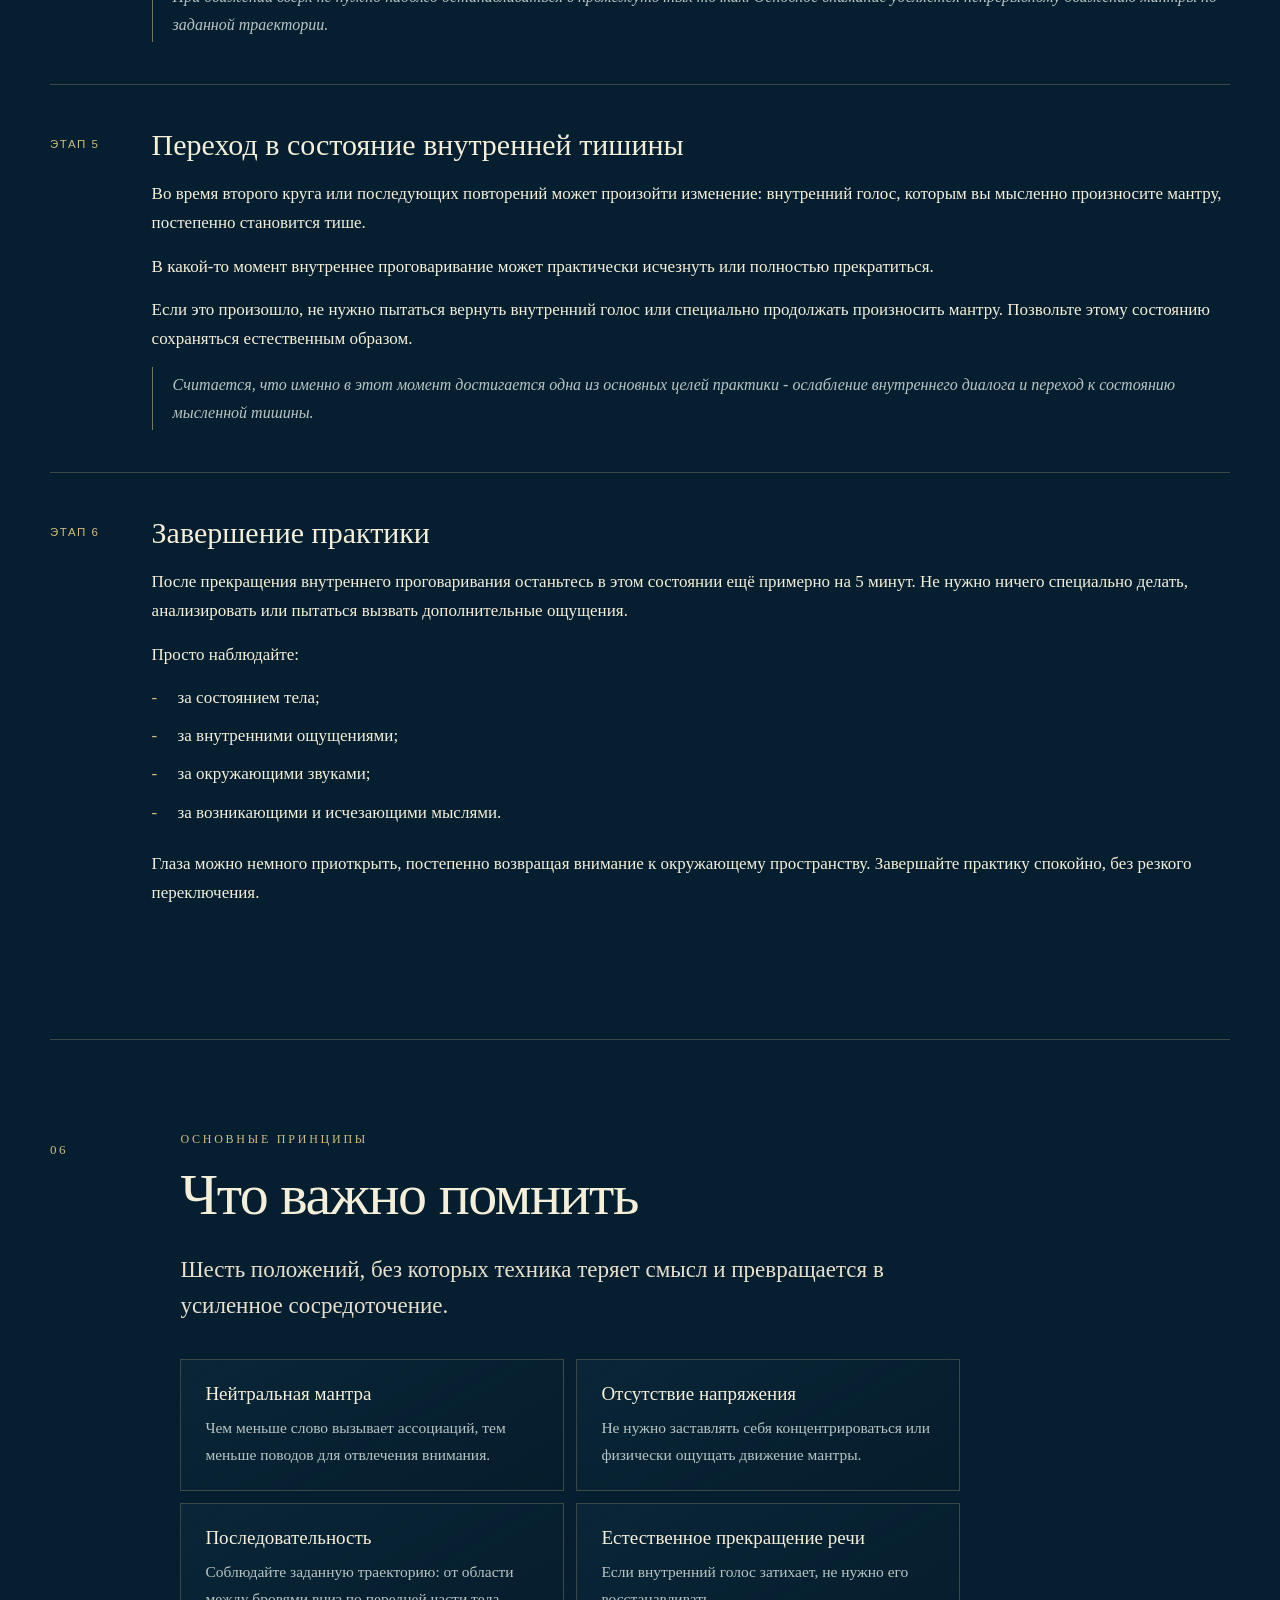
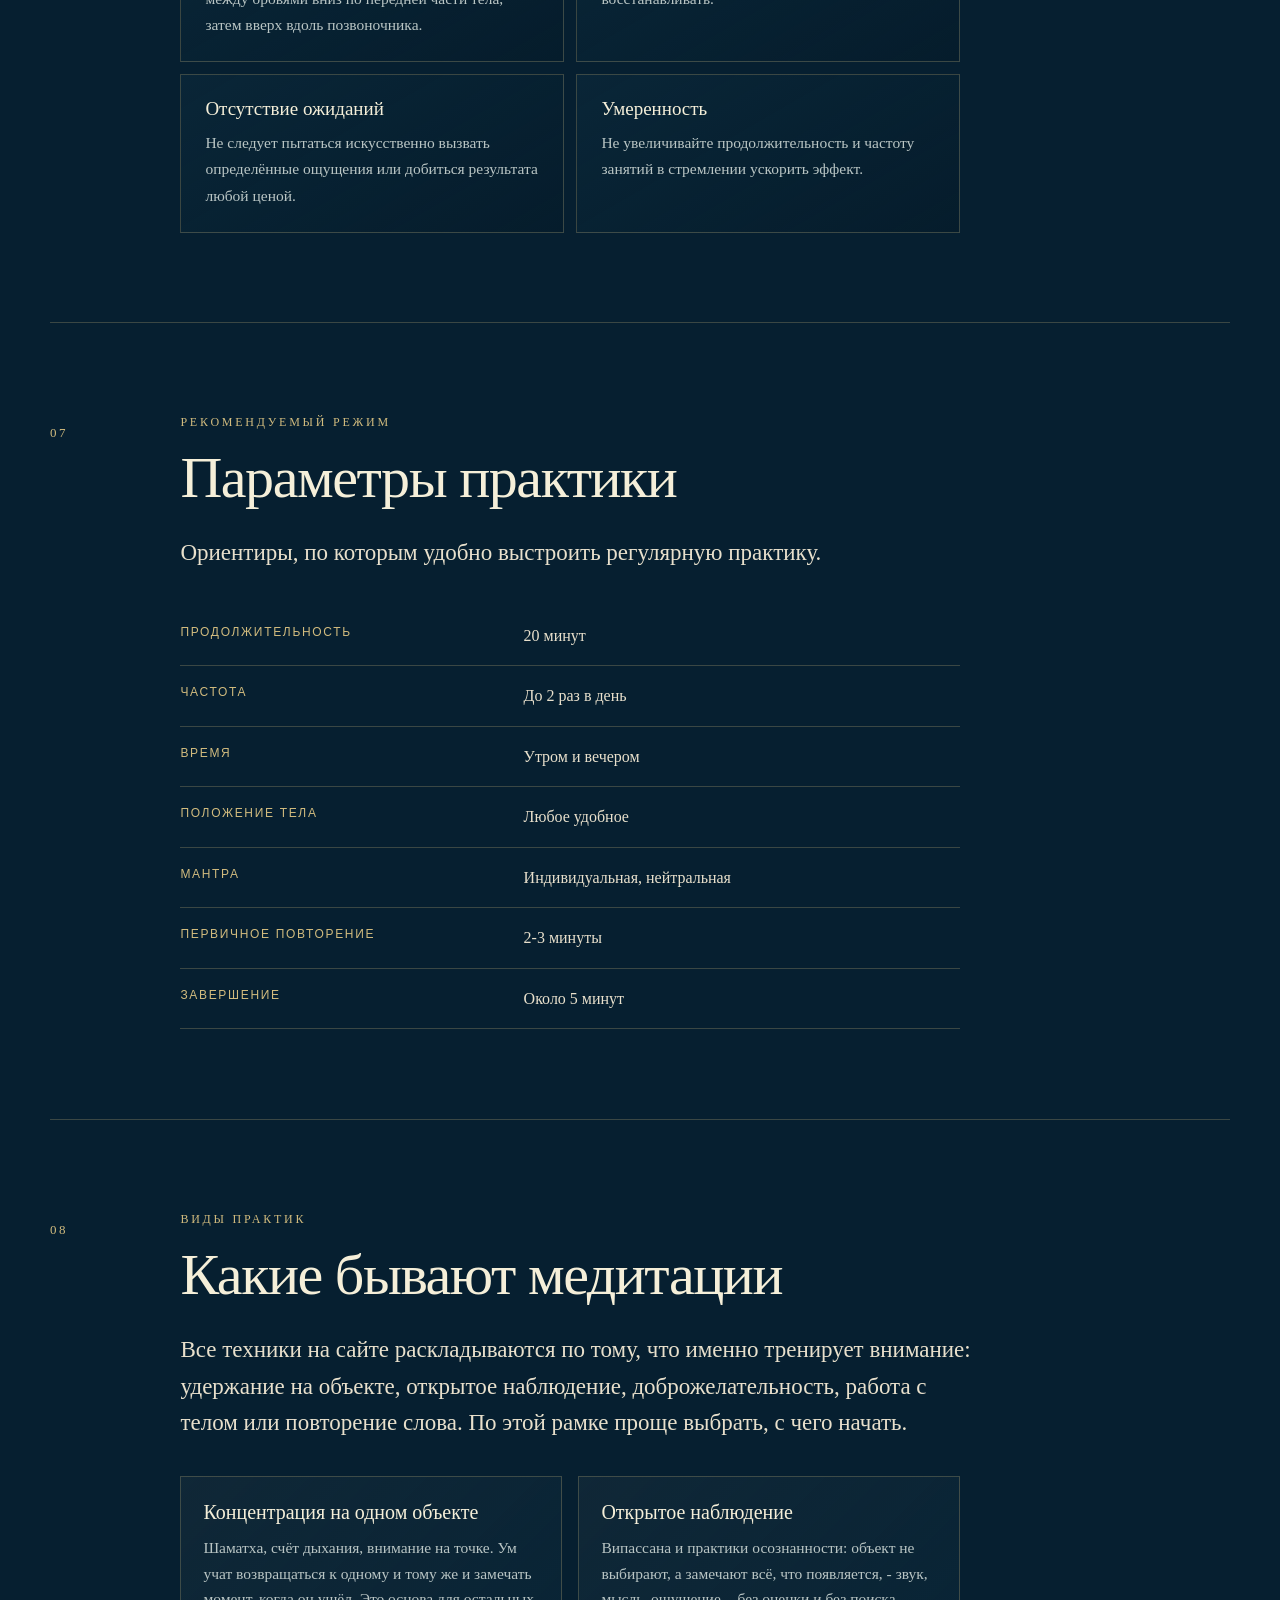
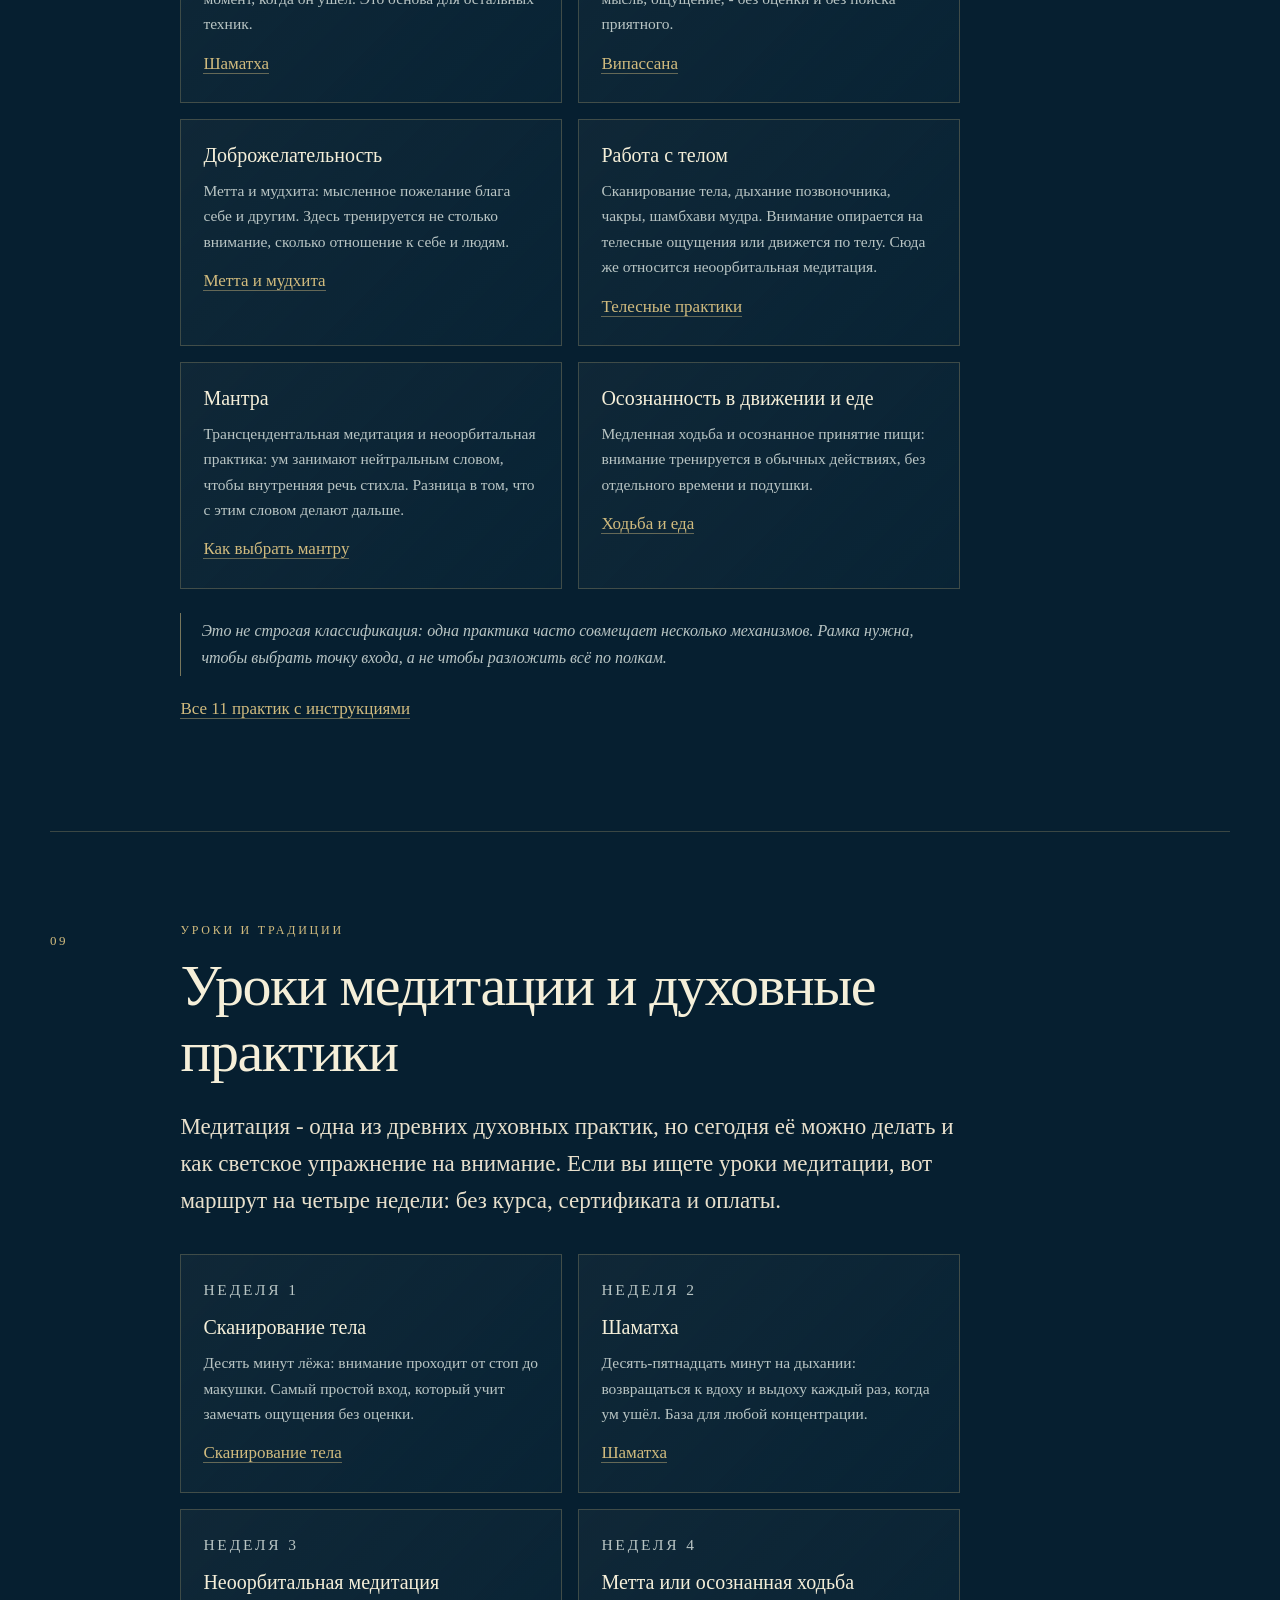
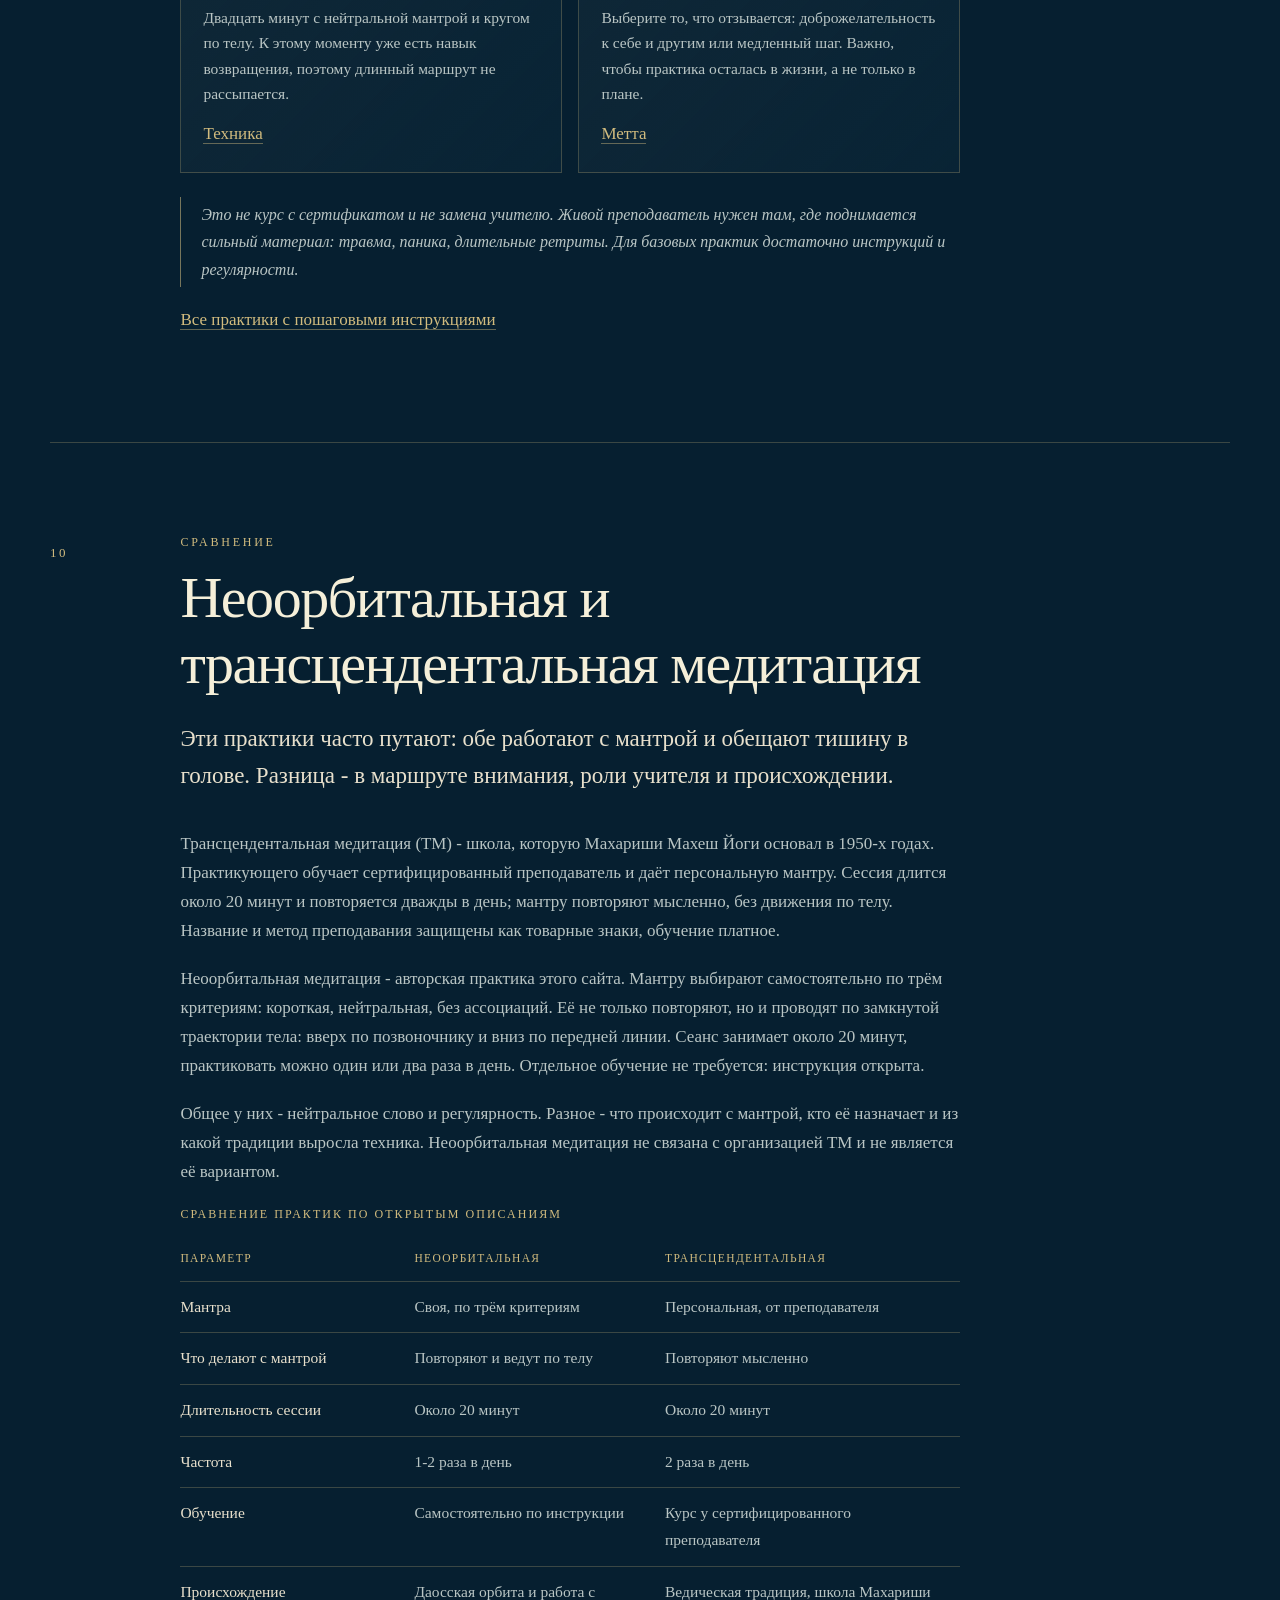
==== commit 7a66922d: "Подвал в одну строку, фирменные иконки соцсетей, телеграм у почты" ====
--- a/index.html
+++ b/index.html
@@ -8,7 +8,7 @@
   <title>Твой спокойный ум: медитации, техники дыхания и практики для спокойствия</title>
   <link rel="icon" href="assets/neo-orbital-enso-header.webp" type="image/webp">
   <link rel="preload" href="assets/neo-orbital-enso-header.webp" as="image" type="image/webp">
-  <link rel="stylesheet" href="styles.css?v=21">
+  <link rel="stylesheet" href="styles.css?v=26">
   <!-- seo:start -->
   <meta name="robots" content="index, follow, max-image-preview:large, max-snippet:-1, max-video-preview:-1">
   <meta name="google-site-verification" content="X3x_r4cE2_QVfyAKcidiihhfKGlvc1Is_DU5hhui4Nc">
@@ -232,13 +232,13 @@
         <a href="index-en.html">EN</a>
         <a href="index.html" aria-current="true">RU</a>
       </div>
-      <a class="header-tg" href="https://t.me/spokum_chat" target="_blank" rel="noopener noreferrer" title="Telegram - @spokum_chat" aria-label="Telegram-чат сообщества"><svg viewBox="0 0 24 24" aria-hidden="true" focusable="false"><path d="M11.944 0A12 12 0 0 0 0 12a12 12 0 0 0 12 12 12 12 0 0 0 12-12A12 12 0 0 0 12 0a12 12 0 0 0-.056 0zm4.962 7.224c.1-.002.321.023.465.14a.506.506 0 0 1 .171.325c.016.093.036.306.02.472-.18 1.898-.962 6.502-1.36 8.627-.168.9-.499 1.201-.82 1.23-.696.065-1.225-.46-1.9-.902-1.056-.693-1.653-1.124-2.678-1.8-1.185-.78-.417-1.21.258-1.91.177-.184 3.247-2.977 3.307-3.23.007-.032.014-.15-.056-.212s-.174-.041-.249-.024c-.106.024-1.793 1.14-5.061 3.345-.48.33-.913.49-1.302.48-.428-.008-1.252-.241-1.865-.44-.752-.245-1.349-.374-1.297-.789.027-.216.325-.437.893-.663 3.498-1.524 5.83-2.529 6.998-3.014 3.332-1.386 4.025-1.627 4.476-1.635z"/></svg></a>
+      <a class="header-tg" href="https://t.me/spokum_chat" target="_blank" rel="noopener noreferrer" title="Telegram - @spokum_chat" aria-label="Telegram-чат сообщества"><svg viewBox="0 0 24 24" aria-hidden="true" focusable="false"><path d="M9.78 18.65l.28-4.23 7.68-6.92c.34-.31-.07-.46-.52-.19L7.74 13.3 3.64 12c-.88-.25-.89-.86.2-1.3l15.97-6.16c.73-.33 1.43.18 1.15 1.3l-2.72 12.81c-.19.91-.74 1.13-1.5.71L12.6 16.3l-1.99 1.93c-.23.23-.42.42-.83.42z"/></svg></a>
       <nav class="social social--header" aria-label="Соцсети в шапке">
         <a href="https://www.youtube.com/@spokum" target="_blank" rel="noopener noreferrer" title="YouTube - @spokum" aria-label="YouTube - @spokum"><svg viewBox="0 0 24 24" aria-hidden="true" focusable="false"><path d="M23.498 6.186a3.016 3.016 0 0 0-2.122-2.136C19.505 3.545 12 3.545 12 3.545s-7.505 0-9.377.505A3.017 3.017 0 0 0 .502 6.186C0 8.07 0 12 0 12s0 3.93.502 5.814a3.016 3.016 0 0 0 2.122 2.136c1.871.505 9.376.505 9.376.505s7.505 0 9.377-.505a3.015 3.015 0 0 0 2.122-2.136C24 15.93 24 12 24 12s0-3.93-.502-5.814zM9.545 15.568V8.432L15.818 12l-6.273 3.568z"/></svg></a>
         <a href="https://www.facebook.com/spokum.space" target="_blank" rel="noopener noreferrer" title="Facebook - spokum.space" aria-label="Facebook - spokum.space"><svg viewBox="0 0 24 24" aria-hidden="true" focusable="false"><path d="M9.101 23.691v-7.98H6.627v-3.667h2.474v-1.58c0-4.085 1.848-5.978 5.858-5.978.401 0 .955.042 1.468.103a8.68 8.68 0 0 1 1.141.195v3.325a8.623 8.623 0 0 0-.653-.036 26.805 26.805 0 0 0-.733-.009c-.707 0-1.259.096-1.675.309a1.686 1.686 0 0 0-.679.622c-.258.42-.374.995-.374 1.752v1.297h3.919l-.386 2.103-.287 1.564h-3.246v8.245C19.396 23.238 24 18.179 24 12.044c0-6.627-5.373-12-12-12s-12 5.373-12 12c0 5.628 3.874 10.35 9.101 11.647Z"/></svg></a>
         <a href="https://www.tiktok.com/@spokum.space" target="_blank" rel="noopener noreferrer" title="TikTok - @spokum.space" aria-label="TikTok - @spokum.space"><svg viewBox="0 0 24 24" aria-hidden="true" focusable="false"><path d="M12.525.02c1.31-.02 2.61-.01 3.91-.02.08 1.53.63 3.09 1.75 4.17 1.12 1.11 2.7 1.62 4.24 1.79v4.03c-1.44-.05-2.89-.35-4.2-.97-.57-.26-1.1-.59-1.62-.93-.01 2.92.01 5.84-.02 8.75-.08 1.4-.54 2.79-1.35 3.94-1.31 1.92-3.58 3.17-5.91 3.21-1.43.08-2.86-.31-4.08-1.03-2.02-1.19-3.44-3.37-3.65-5.71-.02-.5-.03-1-.01-1.49.18-1.9 1.12-3.72 2.58-4.96 1.66-1.44 3.98-2.13 6.15-1.72.02 1.48-.04 2.96-.04 4.44-.99-.32-2.15-.23-3.02.37-.63.41-1.11 1.04-1.36 1.75-.21.51-.15 1.07-.14 1.61.24 1.64 1.82 3.02 3.5 2.87 1.12-.01 2.19-.66 2.77-1.61.19-.33.4-.67.41-1.06.1-1.79.06-3.57.07-5.36.01-4.03-.01-8.05.02-12.07z"/></svg></a>
         <a href="https://www.instagram.com/spokum.space/" target="_blank" rel="noopener noreferrer" title="Instagram - spokum.space" aria-label="Instagram - spokum.space"><svg viewBox="0 0 24 24" aria-hidden="true" focusable="false"><path d="M7.0301.084c-1.2768.0602-2.1487.264-2.911.5634-.7888.3075-1.4575.72-2.1228 1.3877-.6652.6677-1.075 1.3368-1.3802 2.127-.2954.7638-.4956 1.6365-.552 2.914-.0564 1.2775-.0689 1.6882-.0626 4.947.0062 3.2586.0206 3.6671.0825 4.9473.061 1.2765.264 2.1482.5635 2.9107.308.7889.72 1.4573 1.388 2.1228.6679.6655 1.3365 1.0743 2.1285 1.38.7632.295 1.6361.4961 2.9134.552 1.2773.056 1.6884.069 4.9462.0627 3.2578-.0062 3.668-.0207 4.9478-.0814 1.28-.0607 2.147-.2652 2.9098-.5633.7889-.3086 1.4578-.72 2.1228-1.3881.665-.6682 1.0745-1.3378 1.3795-2.1284.2957-.7632.4966-1.636.552-2.9124.056-1.2809.0692-1.6898.063-4.948-.0063-3.2583-.021-3.6668-.0817-4.9465-.0607-1.2797-.264-2.1487-.5633-2.9117-.3084-.7889-.72-1.4568-1.3876-2.1228C21.2982 1.33 20.628.9208 19.8378.6165 19.074.321 18.2017.1197 16.9244.0645 15.6471.0093 15.236-.005 11.977.0014 8.718.0076 8.31.0215 7.0301.0839m.1402 21.6932c-1.17-.0509-1.8053-.2453-2.2287-.408-.5606-.216-.96-.4771-1.3819-.895-.422-.4178-.6811-.8186-.9-1.378-.1644-.4234-.3624-1.058-.4171-2.228-.0595-1.2645-.072-1.6442-.079-4.848-.007-3.2037.0053-3.583.0607-4.848.05-1.169.2456-1.805.408-2.2282.216-.5613.4762-.96.895-1.3816.4188-.4217.8184-.6814 1.3783-.9003.423-.1651 1.0575-.3614 2.227-.4171 1.2655-.06 1.6447-.072 4.848-.079 3.2033-.007 3.5835.005 4.8495.0608 1.169.0508 1.8053.2445 2.228.408.5608.216.96.4754 1.3816.895.4217.4194.6816.8176.9005 1.3787.1653.4217.3617 1.056.4169 2.2263.0602 1.2655.0739 1.645.0796 4.848.0058 3.203-.0055 3.5834-.061 4.848-.051 1.17-.245 1.8055-.408 2.2294-.216.5604-.4763.96-.8954 1.3814-.419.4215-.8181.6811-1.3783.9-.4224.1649-1.0577.3617-2.2262.4174-1.2656.0595-1.6448.072-4.8493.079-3.2045.007-3.5825-.006-4.848-.0608M16.953 5.5864A1.44 1.44 0 1 0 18.39 4.144a1.44 1.44 0 0 0-1.437 1.4424M5.8385 12.012c.0067 3.4032 2.7706 6.1557 6.173 6.1493 3.4026-.0065 6.157-2.7701 6.1506-6.1733-.0065-3.4032-2.771-6.1565-6.174-6.1498-3.403.0067-6.156 2.771-6.1496 6.1738M8 12.0077a4 4 0 1 1 4.008 3.9921A3.9996 3.9996 0 0 1 8 12.0077"/></svg></a>
-          <a href="https://t.me/spokum_chat" target="_blank" rel="noopener noreferrer" title="Telegram - @spokum_chat" aria-label="Telegram - @spokum_chat"><svg viewBox="0 0 24 24" aria-hidden="true" focusable="false"><path d="M11.944 0A12 12 0 0 0 0 12a12 12 0 0 0 12 12 12 12 0 0 0 12-12A12 12 0 0 0 12 0a12 12 0 0 0-.056 0zm4.962 7.224c.1-.002.321.023.465.14a.506.506 0 0 1 .171.325c.016.093.036.306.02.472-.18 1.898-.962 6.502-1.36 8.627-.168.9-.499 1.201-.82 1.23-.696.065-1.225-.46-1.9-.902-1.056-.693-1.653-1.124-2.678-1.8-1.185-.78-.417-1.21.258-1.91.177-.184 3.247-2.977 3.307-3.23.007-.032.014-.15-.056-.212s-.174-.041-.249-.024c-.106.024-1.793 1.14-5.061 3.345-.48.33-.913.49-1.302.48-.428-.008-1.252-.241-1.865-.44-.752-.245-1.349-.374-1.297-.789.027-.216.325-.437.893-.663 3.498-1.524 5.83-2.529 6.998-3.014 3.332-1.386 4.025-1.627 4.476-1.635z"/></svg></a>
+          <a href="https://t.me/spokum_chat" target="_blank" rel="noopener noreferrer" title="Telegram - @spokum_chat" aria-label="Telegram - @spokum_chat"><svg viewBox="0 0 24 24" aria-hidden="true" focusable="false"><path d="M9.78 18.65l.28-4.23 7.68-6.92c.34-.31-.07-.46-.52-.19L7.74 13.3 3.64 12c-.88-.25-.89-.86.2-1.3l15.97-6.16c.73-.33 1.43.18 1.15 1.3l-2.72 12.81c-.19.91-.74 1.13-1.5.71L12.6 16.3l-1.99 1.93c-.23.23-.42.42-.83.42z"/></svg></a>
         </nav>
       <button class="menu-toggle" id="menu-toggle" type="button" aria-expanded="false" aria-controls="primary-nav" aria-label="Открыть меню">
         <span></span><span></span><span></span>
@@ -783,7 +783,10 @@
       <section class="contact-block" id="contact" aria-labelledby="contact-title">
         <p class="section-kicker">Контакт</p>
         <h2 id="contact-title">Вопросы по практике</h2>
-        <a class="contact-email-link" href="mailto:olegzzl@zohomail.eu">olegzzl@zohomail.eu</a>
+        <div class="contact-row">
+          <a class="contact-email-link" href="mailto:olegzzl@zohomail.eu">olegzzl@zohomail.eu</a>
+          <a class="contact-tg" href="https://t.me/spokum_chat" target="_blank" rel="noopener noreferrer" aria-label="Telegram - @spokum_chat" title="Telegram - @spokum_chat"><svg viewBox="0 0 24 24" aria-hidden="true" focusable="false"><path d="M9.78 18.65l.28-4.23 7.68-6.92c.34-.31-.07-.46-.52-.19L7.74 13.3 3.64 12c-.88-.25-.89-.86.2-1.3l15.97-6.16c.73-.33 1.43.18 1.15 1.3l-2.72 12.81c-.19.91-.74 1.13-1.5.71L12.6 16.3l-1.99 1.93c-.23.23-.42.42-.83.42z"/></svg></a>
+        </div>
         <a class="contact-logo" href="https://www.youtube.com/@spokum" target="_blank" rel="noopener noreferrer" aria-label="YouTube - @spokum" title="YouTube - @spokum"><img src="assets/logo-your-mind.webp" alt="" width="104" height="104" loading="lazy"></a>
         <form class="contact-form" id="contact-form" data-subject="Сообщение с сайта" data-error-text="Заполните имя и сообщение." data-sent-text="Открываю почтовый клиент. Если он не открылся, напишите на olegzzl@zohomail.eu.">
           <label for="contact-name">Имя</label>
@@ -806,7 +809,7 @@
       <a href="https://www.facebook.com/spokum.space" target="_blank" rel="noopener noreferrer" title="Facebook - spokum.space" aria-label="Facebook - spokum.space"><svg viewBox="0 0 24 24" aria-hidden="true" focusable="false"><path d="M9.101 23.691v-7.98H6.627v-3.667h2.474v-1.58c0-4.085 1.848-5.978 5.858-5.978.401 0 .955.042 1.468.103a8.68 8.68 0 0 1 1.141.195v3.325a8.623 8.623 0 0 0-.653-.036 26.805 26.805 0 0 0-.733-.009c-.707 0-1.259.096-1.675.309a1.686 1.686 0 0 0-.679.622c-.258.42-.374.995-.374 1.752v1.297h3.919l-.386 2.103-.287 1.564h-3.246v8.245C19.396 23.238 24 18.179 24 12.044c0-6.627-5.373-12-12-12s-12 5.373-12 12c0 5.628 3.874 10.35 9.101 11.647Z"/></svg></a>
       <a href="https://www.tiktok.com/@spokum.space" target="_blank" rel="noopener noreferrer" title="TikTok - @spokum.space" aria-label="TikTok - @spokum.space"><svg viewBox="0 0 24 24" aria-hidden="true" focusable="false"><path d="M12.525.02c1.31-.02 2.61-.01 3.91-.02.08 1.53.63 3.09 1.75 4.17 1.12 1.11 2.7 1.62 4.24 1.79v4.03c-1.44-.05-2.89-.35-4.2-.97-.57-.26-1.1-.59-1.62-.93-.01 2.92.01 5.84-.02 8.75-.08 1.4-.54 2.79-1.35 3.94-1.31 1.92-3.58 3.17-5.91 3.21-1.43.08-2.86-.31-4.08-1.03-2.02-1.19-3.44-3.37-3.65-5.71-.02-.5-.03-1-.01-1.49.18-1.9 1.12-3.72 2.58-4.96 1.66-1.44 3.98-2.13 6.15-1.72.02 1.48-.04 2.96-.04 4.44-.99-.32-2.15-.23-3.02.37-.63.41-1.11 1.04-1.36 1.75-.21.51-.15 1.07-.14 1.61.24 1.64 1.82 3.02 3.5 2.87 1.12-.01 2.19-.66 2.77-1.61.19-.33.4-.67.41-1.06.1-1.79.06-3.57.07-5.36.01-4.03-.01-8.05.02-12.07z"/></svg></a>
       <a href="https://www.instagram.com/spokum.space/" target="_blank" rel="noopener noreferrer" title="Instagram - spokum.space" aria-label="Instagram - spokum.space"><svg viewBox="0 0 24 24" aria-hidden="true" focusable="false"><path d="M7.0301.084c-1.2768.0602-2.1487.264-2.911.5634-.7888.3075-1.4575.72-2.1228 1.3877-.6652.6677-1.075 1.3368-1.3802 2.127-.2954.7638-.4956 1.6365-.552 2.914-.0564 1.2775-.0689 1.6882-.0626 4.947.0062 3.2586.0206 3.6671.0825 4.9473.061 1.2765.264 2.1482.5635 2.9107.308.7889.72 1.4573 1.388 2.1228.6679.6655 1.3365 1.0743 2.1285 1.38.7632.295 1.6361.4961 2.9134.552 1.2773.056 1.6884.069 4.9462.0627 3.2578-.0062 3.668-.0207 4.9478-.0814 1.28-.0607 2.147-.2652 2.9098-.5633.7889-.3086 1.4578-.72 2.1228-1.3881.665-.6682 1.0745-1.3378 1.3795-2.1284.2957-.7632.4966-1.636.552-2.9124.056-1.2809.0692-1.6898.063-4.948-.0063-3.2583-.021-3.6668-.0817-4.9465-.0607-1.2797-.264-2.1487-.5633-2.9117-.3084-.7889-.72-1.4568-1.3876-2.1228C21.2982 1.33 20.628.9208 19.8378.6165 19.074.321 18.2017.1197 16.9244.0645 15.6471.0093 15.236-.005 11.977.0014 8.718.0076 8.31.0215 7.0301.0839m.1402 21.6932c-1.17-.0509-1.8053-.2453-2.2287-.408-.5606-.216-.96-.4771-1.3819-.895-.422-.4178-.6811-.8186-.9-1.378-.1644-.4234-.3624-1.058-.4171-2.228-.0595-1.2645-.072-1.6442-.079-4.848-.007-3.2037.0053-3.583.0607-4.848.05-1.169.2456-1.805.408-2.2282.216-.5613.4762-.96.895-1.3816.4188-.4217.8184-.6814 1.3783-.9003.423-.1651 1.0575-.3614 2.227-.4171 1.2655-.06 1.6447-.072 4.848-.079 3.2033-.007 3.5835.005 4.8495.0608 1.169.0508 1.8053.2445 2.228.408.5608.216.96.4754 1.3816.895.4217.4194.6816.8176.9005 1.3787.1653.4217.3617 1.056.4169 2.2263.0602 1.2655.0739 1.645.0796 4.848.0058 3.203-.0055 3.5834-.061 4.848-.051 1.17-.245 1.8055-.408 2.2294-.216.5604-.4763.96-.8954 1.3814-.419.4215-.8181.6811-1.3783.9-.4224.1649-1.0577.3617-2.2262.4174-1.2656.0595-1.6448.072-4.8493.079-3.2045.007-3.5825-.006-4.848-.0608M16.953 5.5864A1.44 1.44 0 1 0 18.39 4.144a1.44 1.44 0 0 0-1.437 1.4424M5.8385 12.012c.0067 3.4032 2.7706 6.1557 6.173 6.1493 3.4026-.0065 6.157-2.7701 6.1506-6.1733-.0065-3.4032-2.771-6.1565-6.174-6.1498-3.403.0067-6.156 2.771-6.1496 6.1738M8 12.0077a4 4 0 1 1 4.008 3.9921A3.9996 3.9996 0 0 1 8 12.0077"/></svg></a>
-        <a href="https://t.me/spokum_chat" target="_blank" rel="noopener noreferrer" title="Telegram - @spokum_chat" aria-label="Telegram - @spokum_chat"><svg viewBox="0 0 24 24" aria-hidden="true" focusable="false"><path d="M11.944 0A12 12 0 0 0 0 12a12 12 0 0 0 12 12 12 12 0 0 0 12-12A12 12 0 0 0 12 0a12 12 0 0 0-.056 0zm4.962 7.224c.1-.002.321.023.465.14a.506.506 0 0 1 .171.325c.016.093.036.306.02.472-.18 1.898-.962 6.502-1.36 8.627-.168.9-.499 1.201-.82 1.23-.696.065-1.225-.46-1.9-.902-1.056-.693-1.653-1.124-2.678-1.8-1.185-.78-.417-1.21.258-1.91.177-.184 3.247-2.977 3.307-3.23.007-.032.014-.15-.056-.212s-.174-.041-.249-.024c-.106.024-1.793 1.14-5.061 3.345-.48.33-.913.49-1.302.48-.428-.008-1.252-.241-1.865-.44-.752-.245-1.349-.374-1.297-.789.027-.216.325-.437.893-.663 3.498-1.524 5.83-2.529 6.998-3.014 3.332-1.386 4.025-1.627 4.476-1.635z"/></svg></a>
+        <a href="https://t.me/spokum_chat" target="_blank" rel="noopener noreferrer" title="Telegram - @spokum_chat" aria-label="Telegram - @spokum_chat"><svg viewBox="0 0 24 24" aria-hidden="true" focusable="false"><path d="M9.78 18.65l.28-4.23 7.68-6.92c.34-.31-.07-.46-.52-.19L7.74 13.3 3.64 12c-.88-.25-.89-.86.2-1.3l15.97-6.16c.73-.33 1.43.18 1.15 1.3l-2.72 12.81c-.19.91-.74 1.13-1.5.71L12.6 16.3l-1.99 1.93c-.23.23-.42.42-.83.42z"/></svg></a>
       </nav>
     <a class="back-to-top" href="#top" aria-label="Наверх">↑</a>
   </footer>
--- a/styles.css
+++ b/styles.css
@@ -467,3 +467,34 @@
 
 /* Подвал: годы */
 .footer-copy { margin: 16px 0 0; color: var(--muted); font-size: 13px; letter-spacing: .04em; }
+
+/* Подвал: одна строка на ПК */
+@media (min-width: 901px) {
+  .site-footer { flex-wrap: nowrap; justify-content: flex-start; gap: 22px; }
+  .footer-brand,
+  .footer-note,
+  .footer-copy { margin: 0; font-family: inherit; font-size: 14px; font-weight: 400; letter-spacing: 0; color: var(--muted); white-space: nowrap; text-decoration: none; }
+  .social--footer { margin-left: auto; }
+}
+
+/* Соцсети: фирменный кружок, белый логотип — как в оригиналах */
+.social a { background: #fff; border-color: #fff; }
+.social a svg { fill: #fff; }
+.social a[href*="youtube.com"] { background: #FF0000; border-color: #FF0000; }
+.social a[href*="facebook.com"] { background: #0866FF; border-color: #0866FF; }
+.social a[href*="tiktok.com"] { background: #000; border-color: #000; }
+.social a[href*="instagram.com"] { background: linear-gradient(45deg, #F58529, #DD2A7B 45%, #8134AF 72%, #515BD4); border-color: transparent; }
+.social a[href*="t.me"] { background: #26A5E4; border-color: #26A5E4; }
+.social a:hover,
+.social a:focus-visible { filter: brightness(1.12); border-color: rgba(255, 255, 255, .55); transform: translateY(-1px); }
+
+/* Телеграм-кнопка в шапке: голубой кружок, белый самолётик */
+.header-tg { background: #26A5E4; border-color: #26A5E4; color: #fff; }
+.header-tg:hover,
+.header-tg:focus-visible { background: #26A5E4; border-color: #26A5E4; color: #fff; box-shadow: 0 0 0 3px rgba(38, 165, 228, .25); transform: translateY(-1px); }
+
+/* Телеграм рядом с почтой: голубой кружок, белый самолётик */
+.contact-row { display: flex; align-items: center; justify-content: center; gap: 12px; }
+.contact-tg { display: grid; place-items: center; width: 38px; height: 38px; border-radius: 50%; background: #26A5E4; color: #fff; text-decoration: none; transition: transform .2s ease, box-shadow .2s ease; }
+.contact-tg svg { display: block; width: 19px; height: 19px; fill: currentColor; }
+.contact-tg:hover { transform: translateY(-1px); box-shadow: 0 0 0 3px rgba(38, 165, 228, .25); }
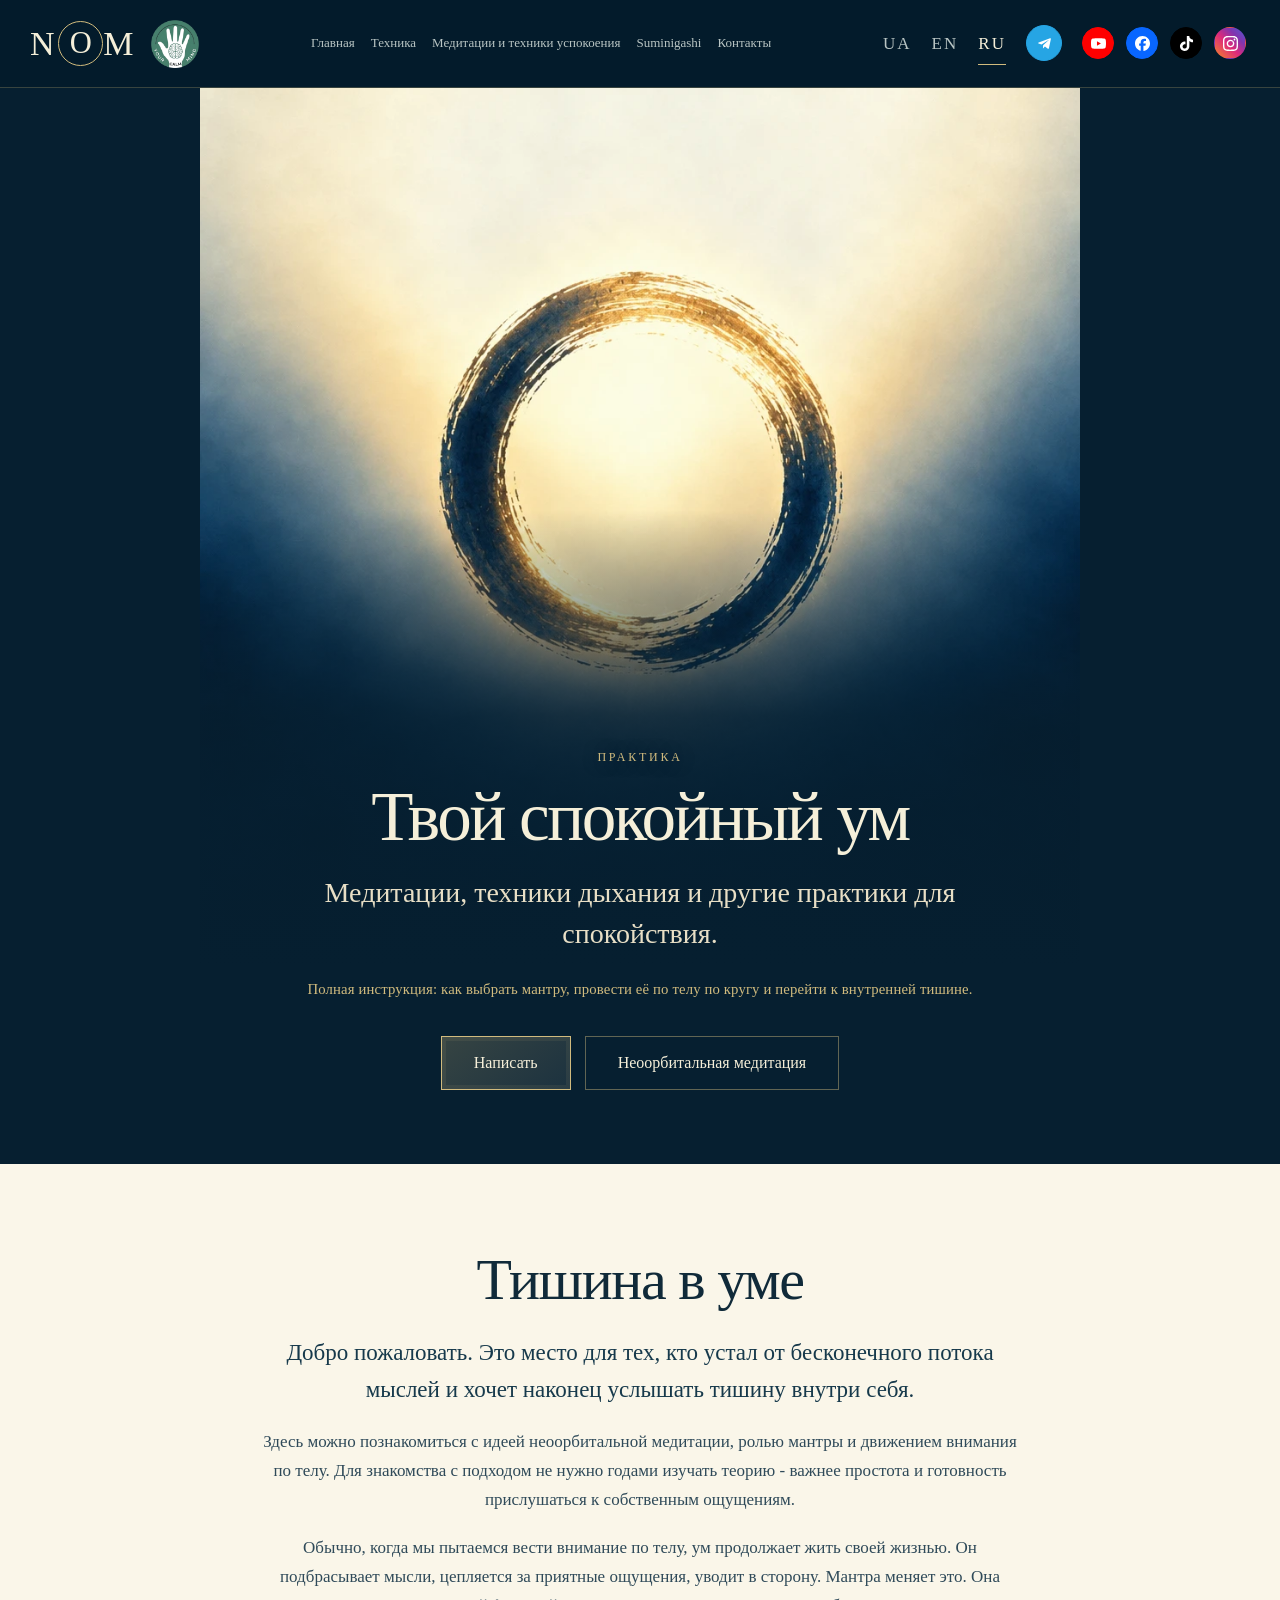
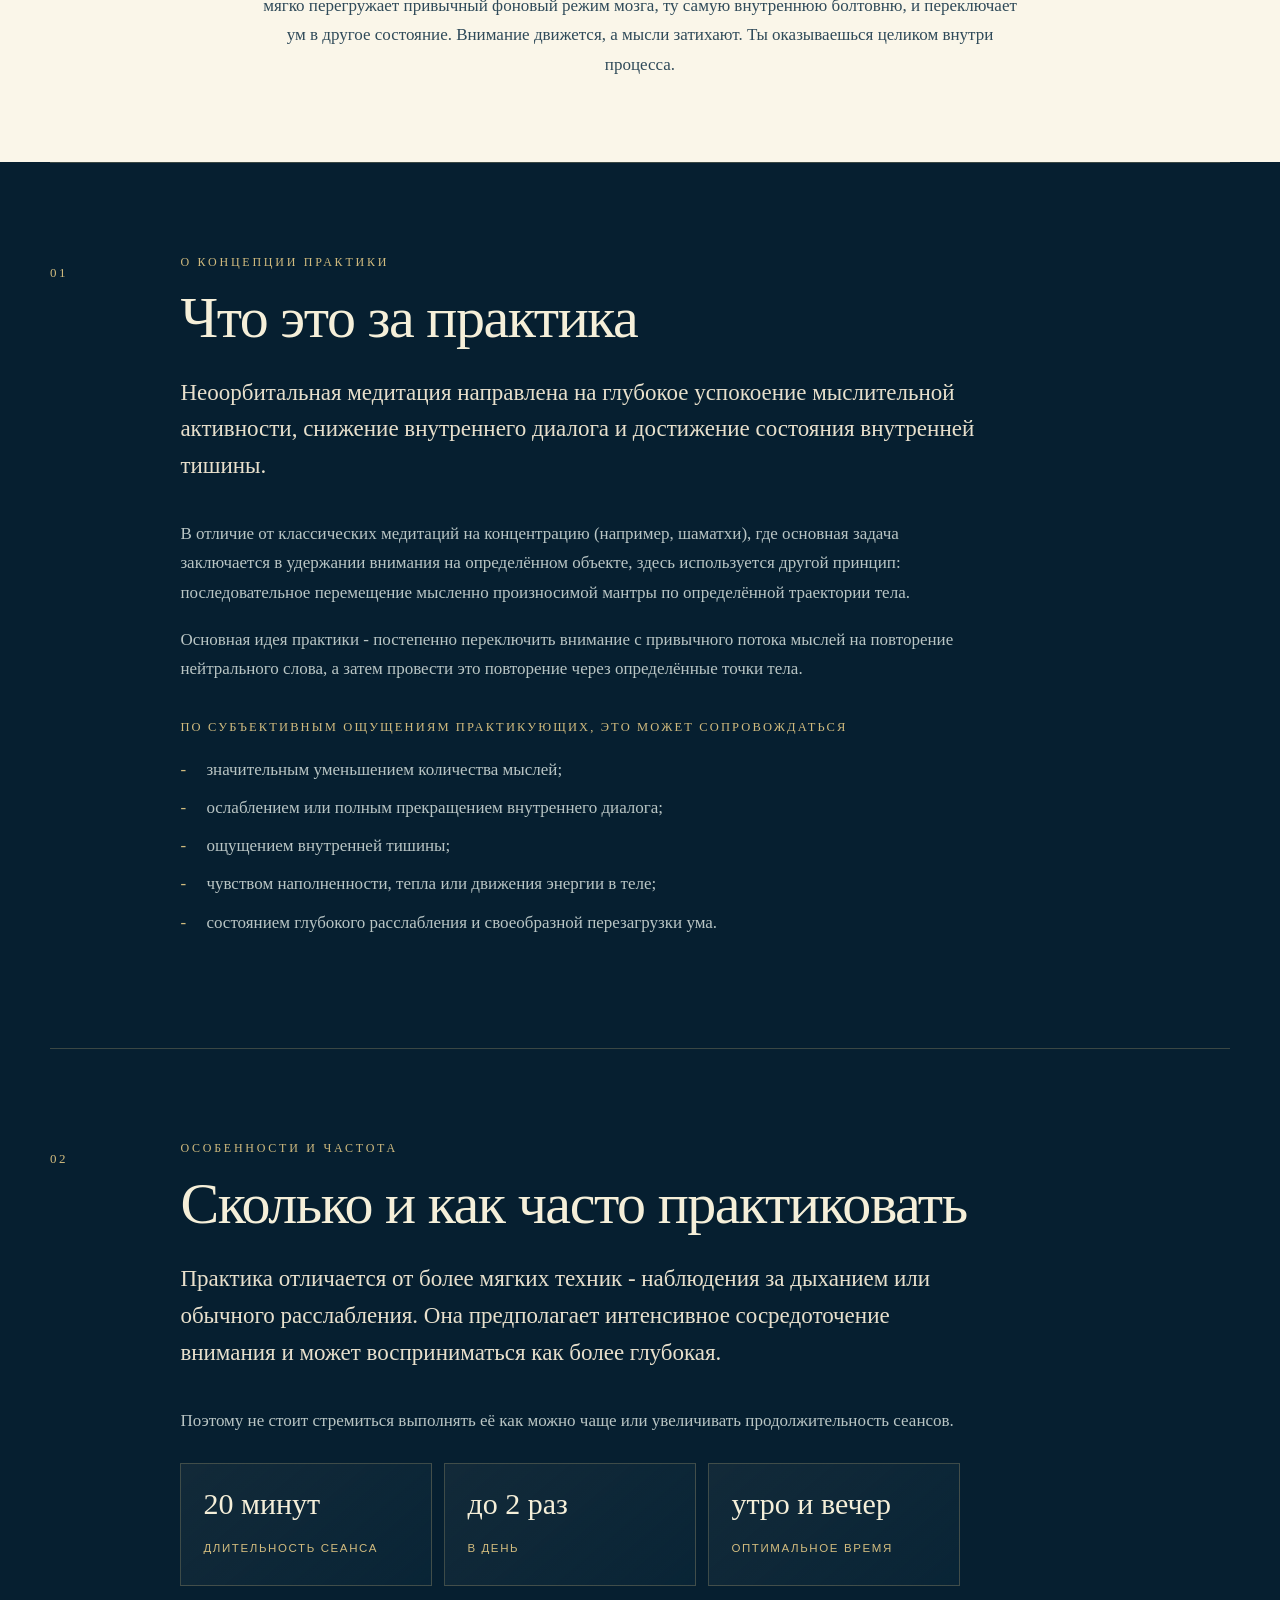
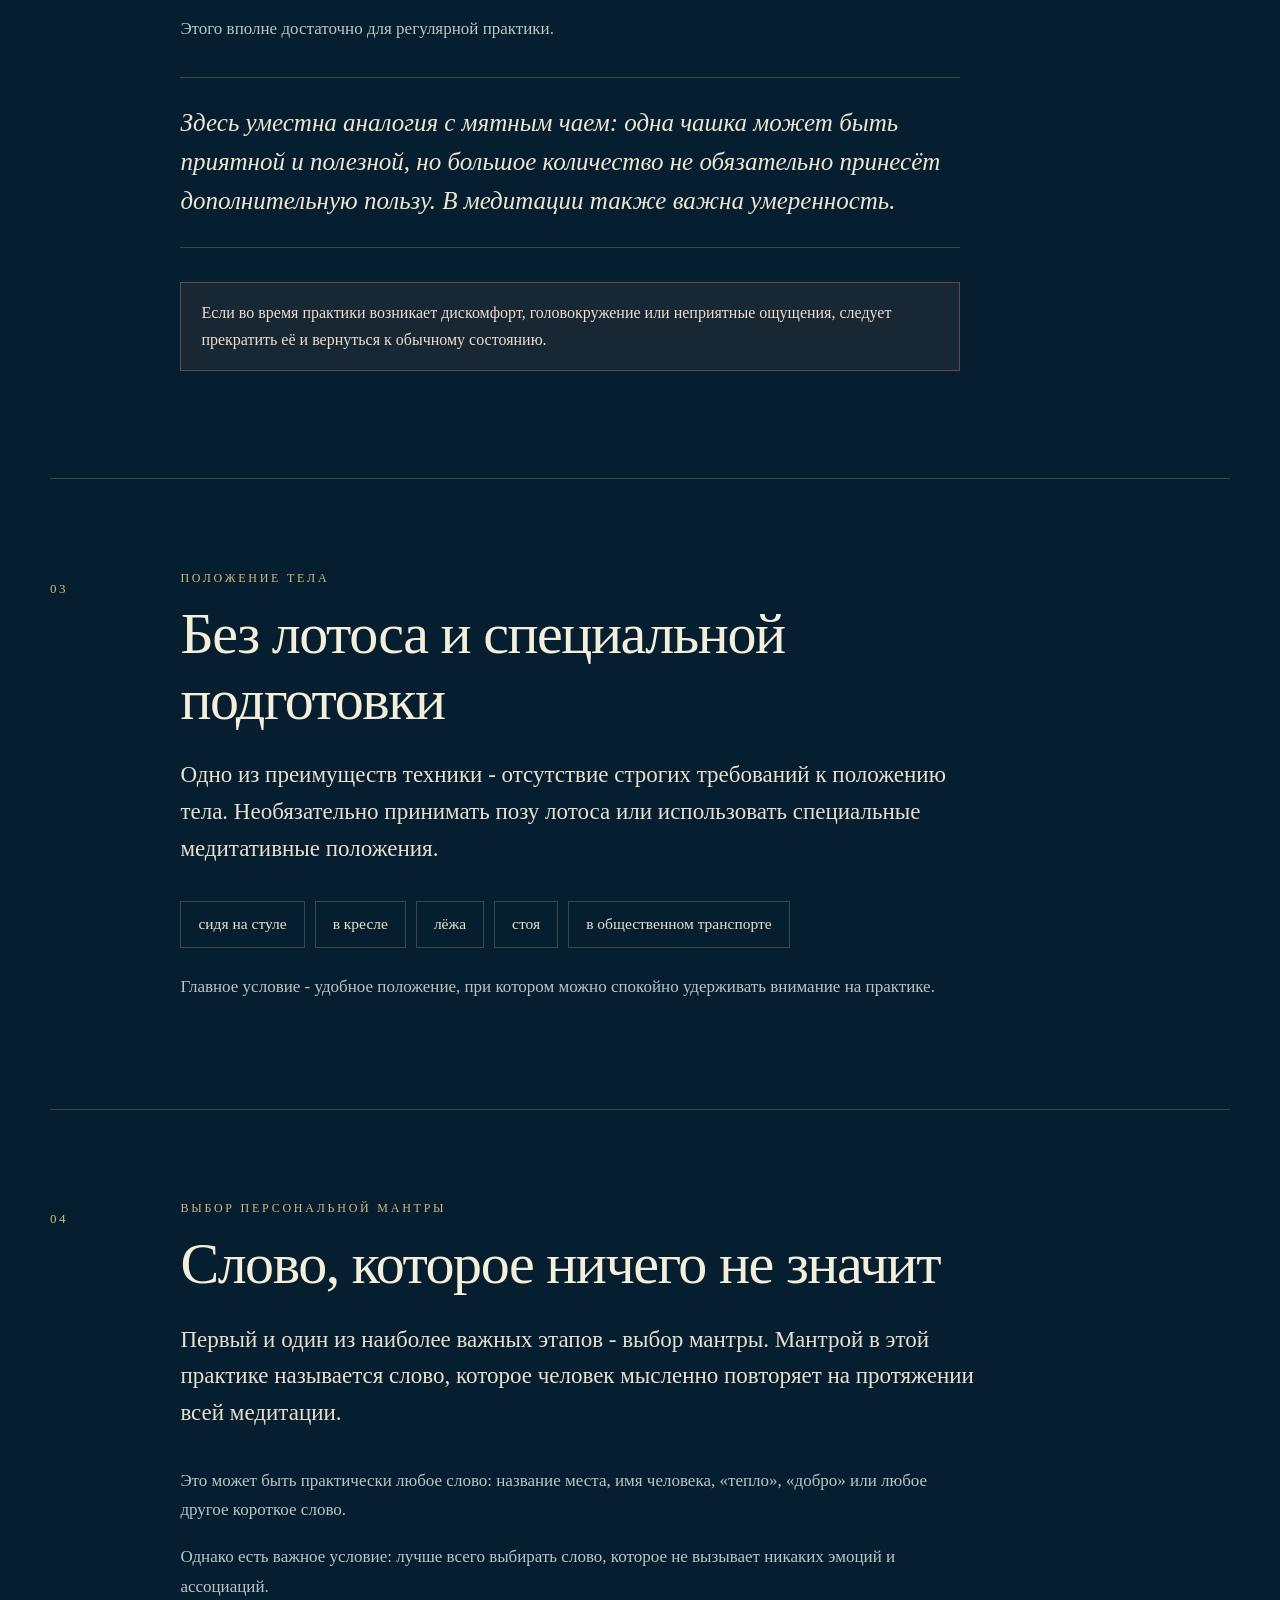
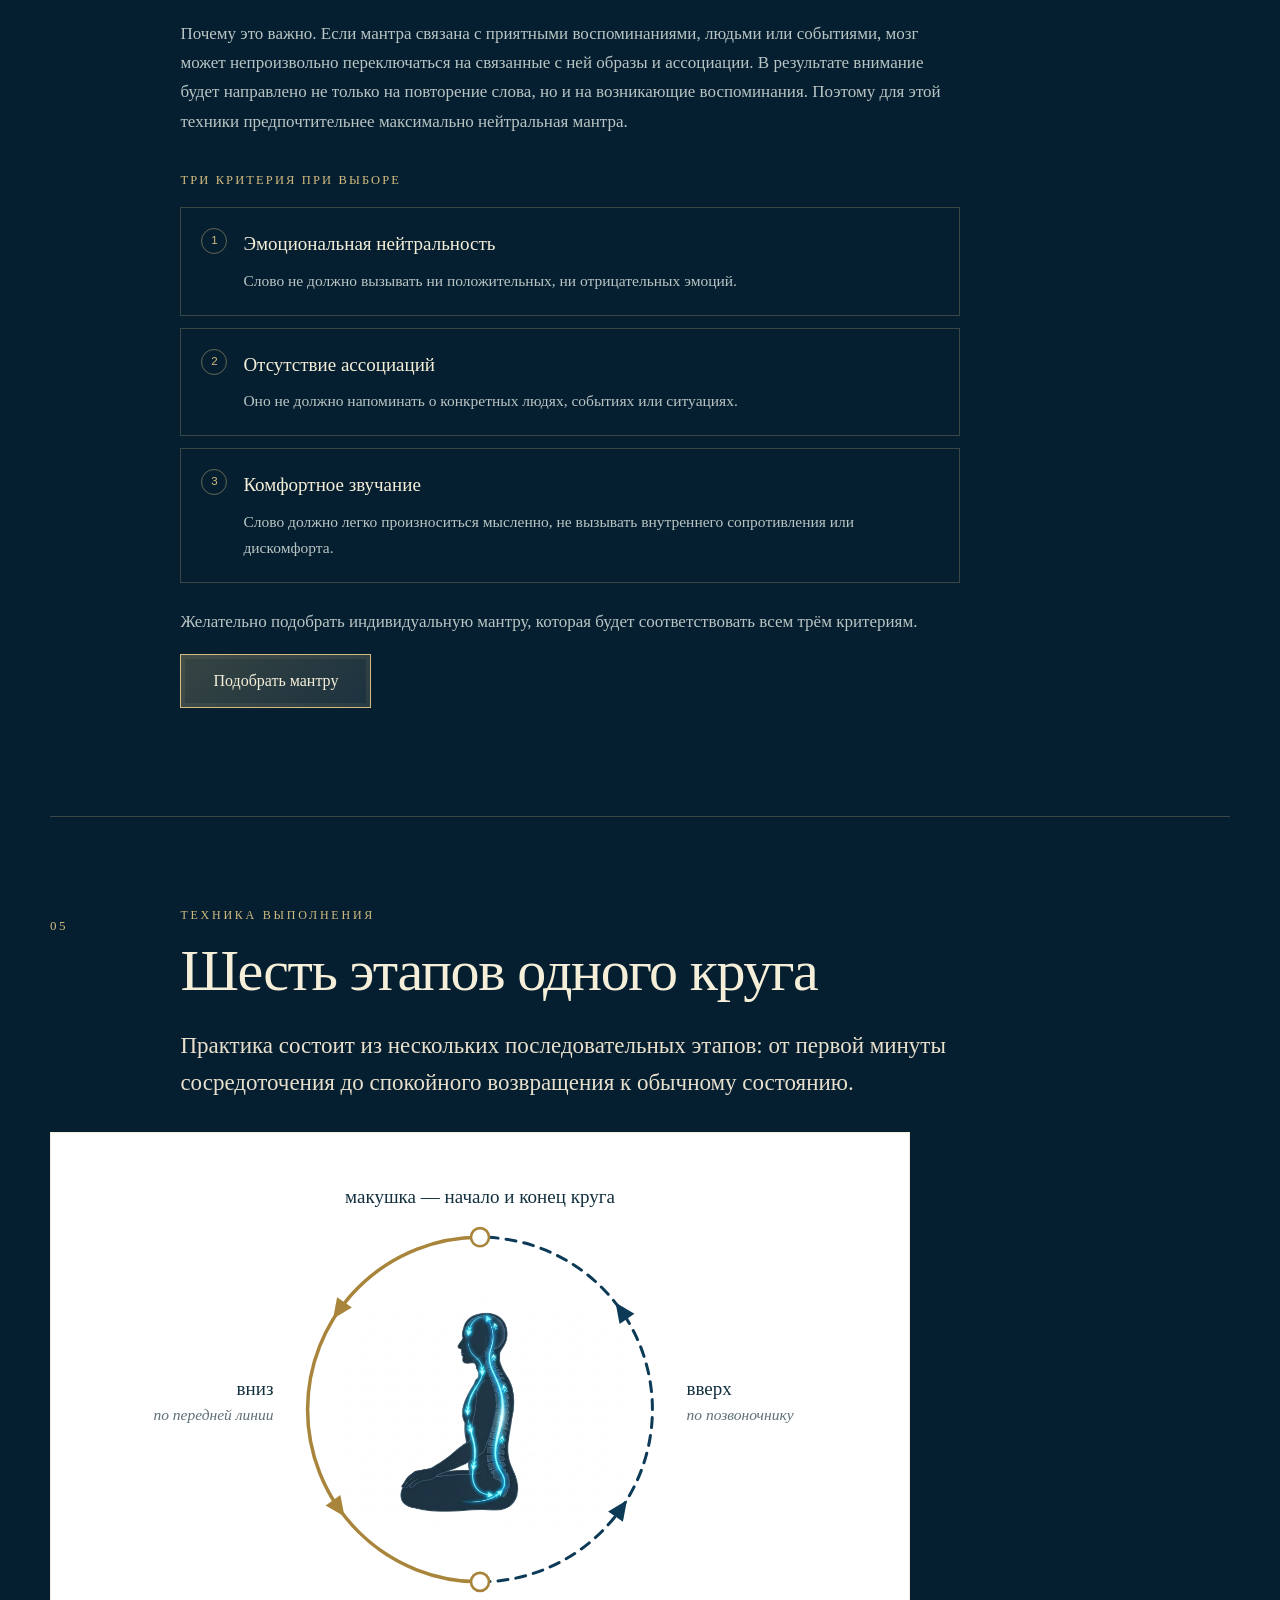
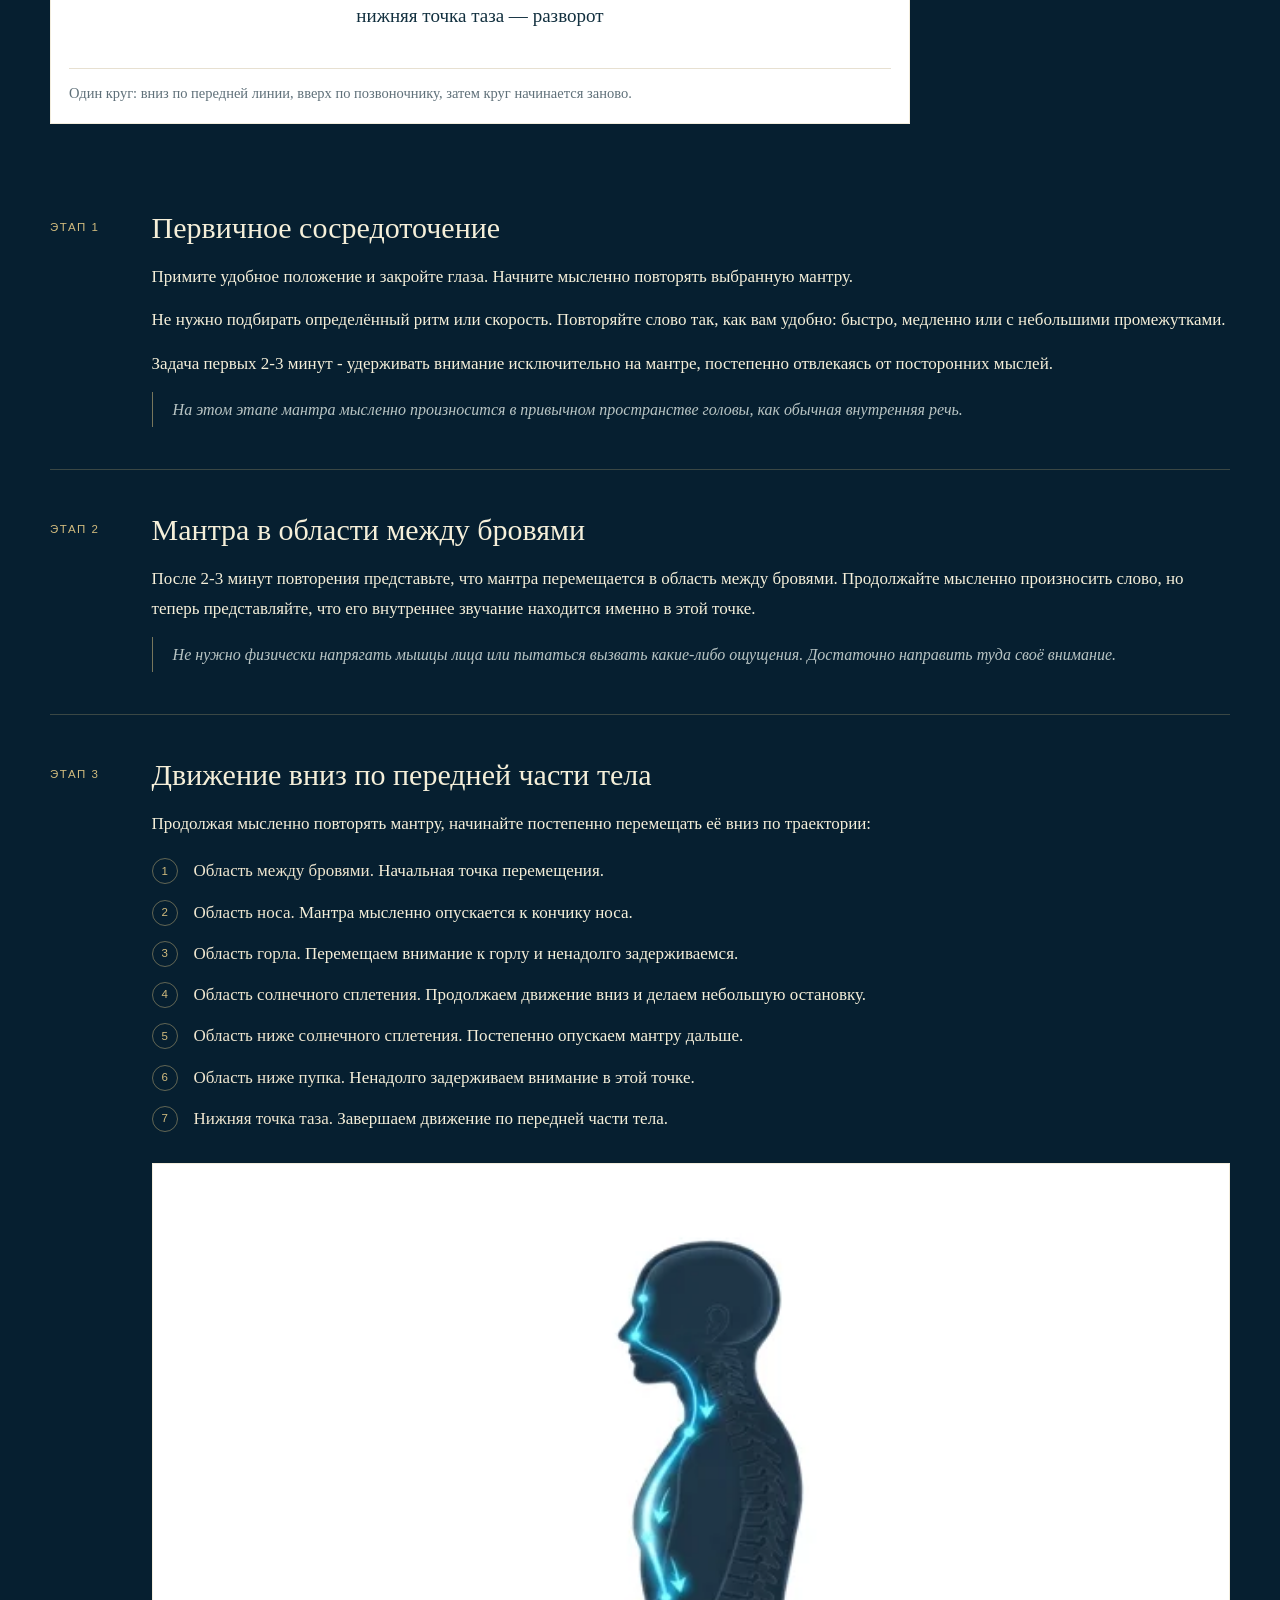
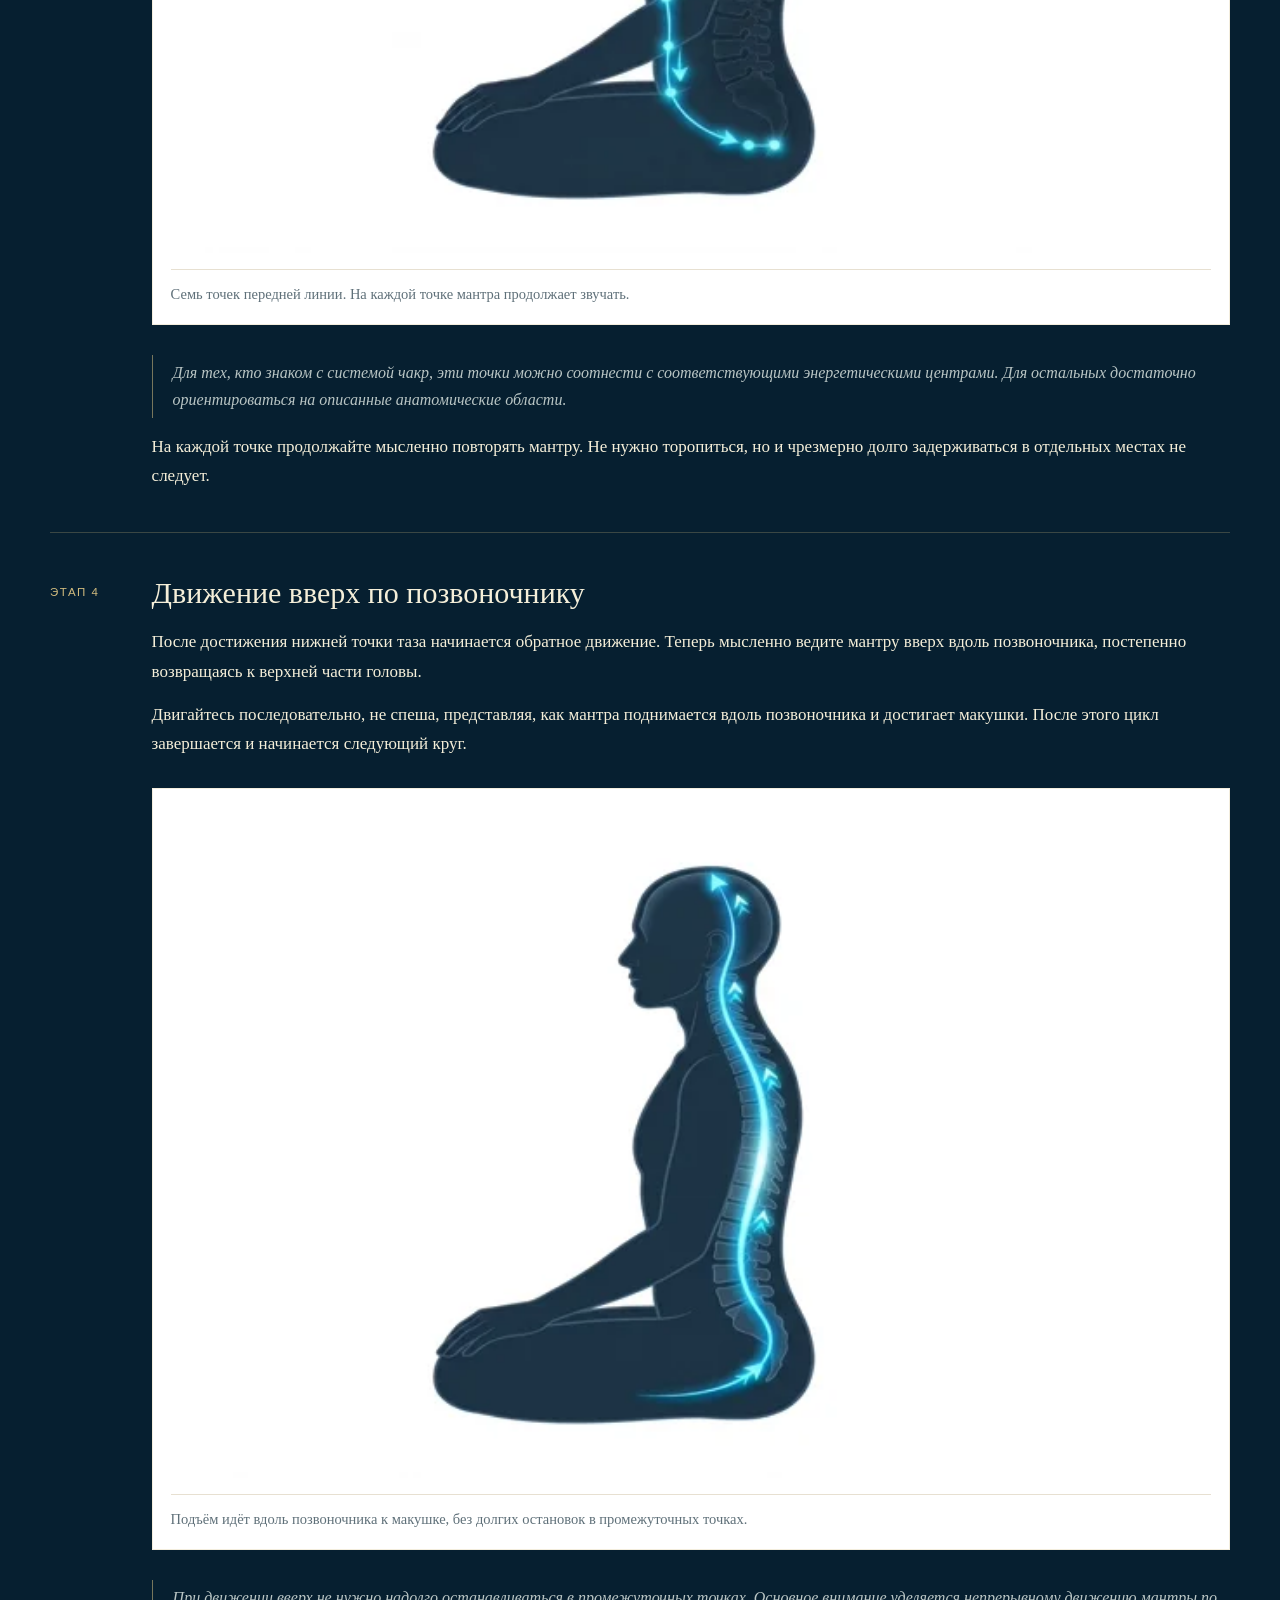
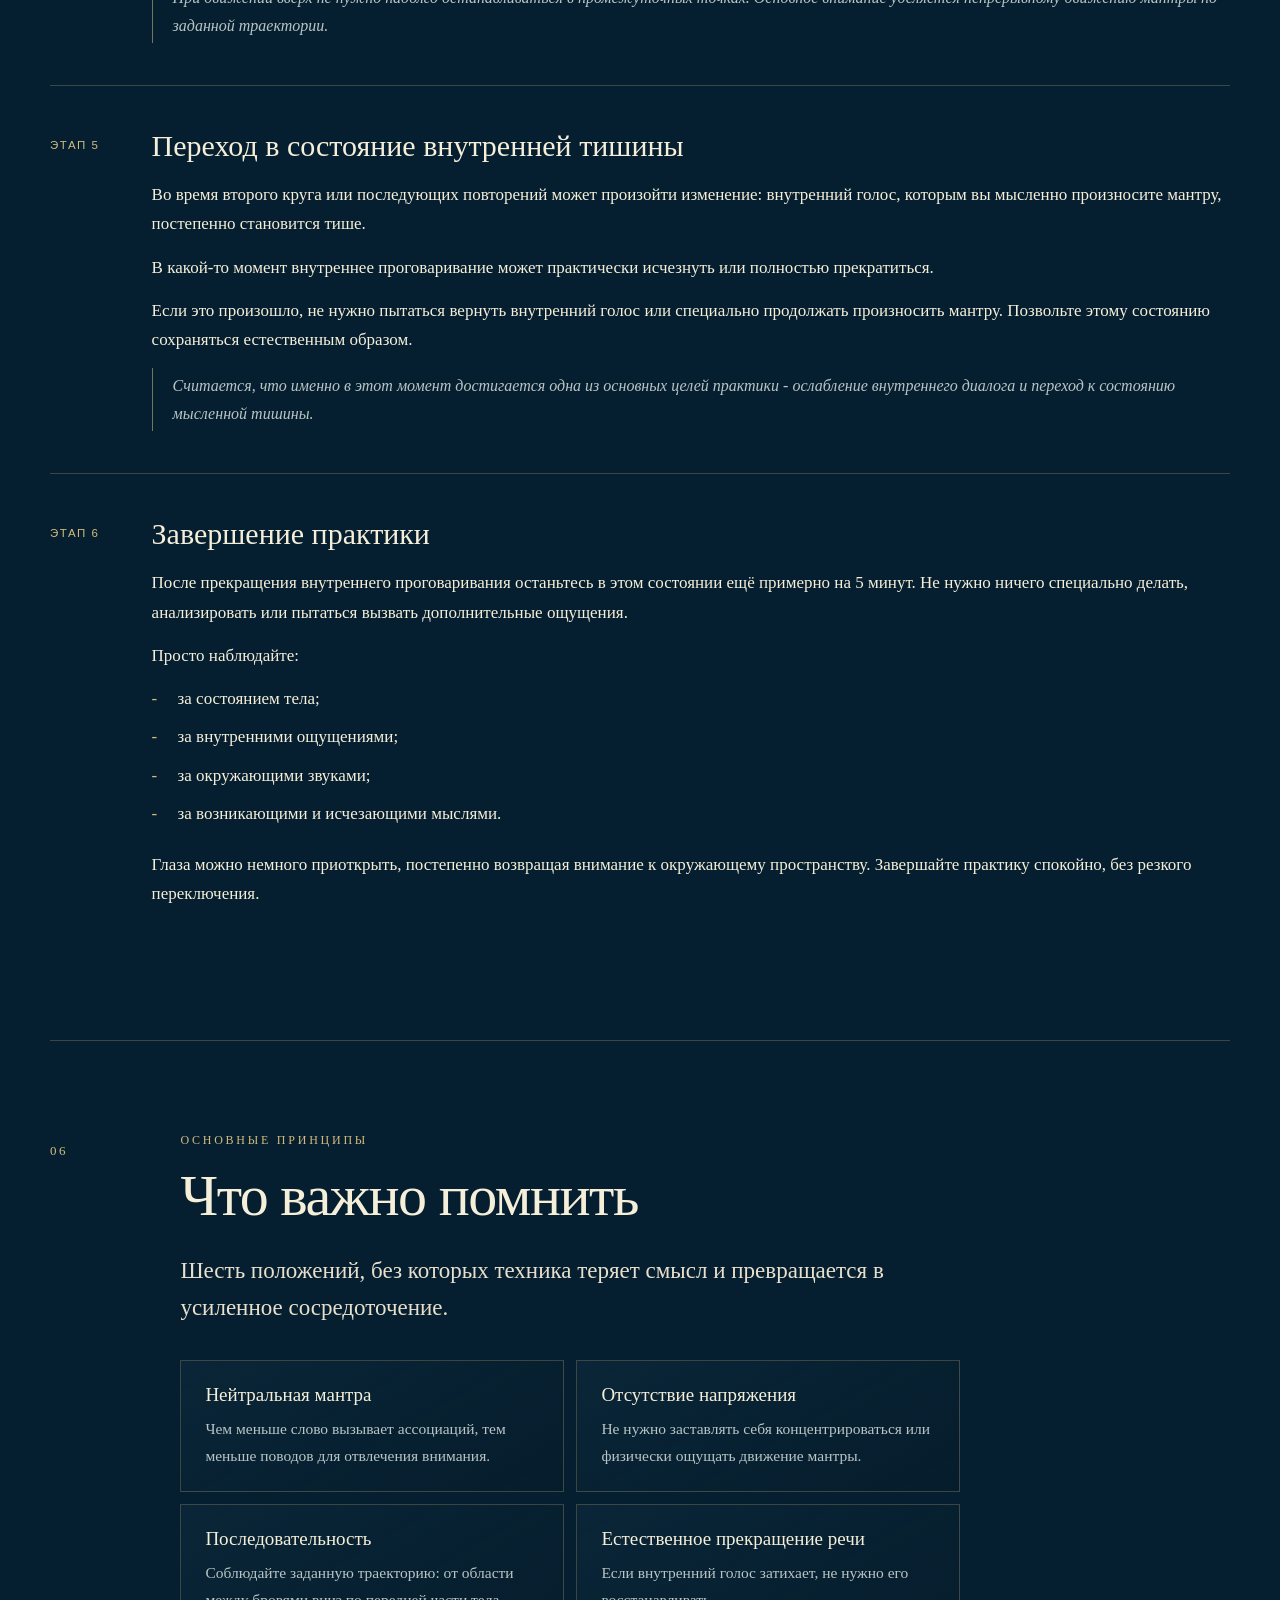
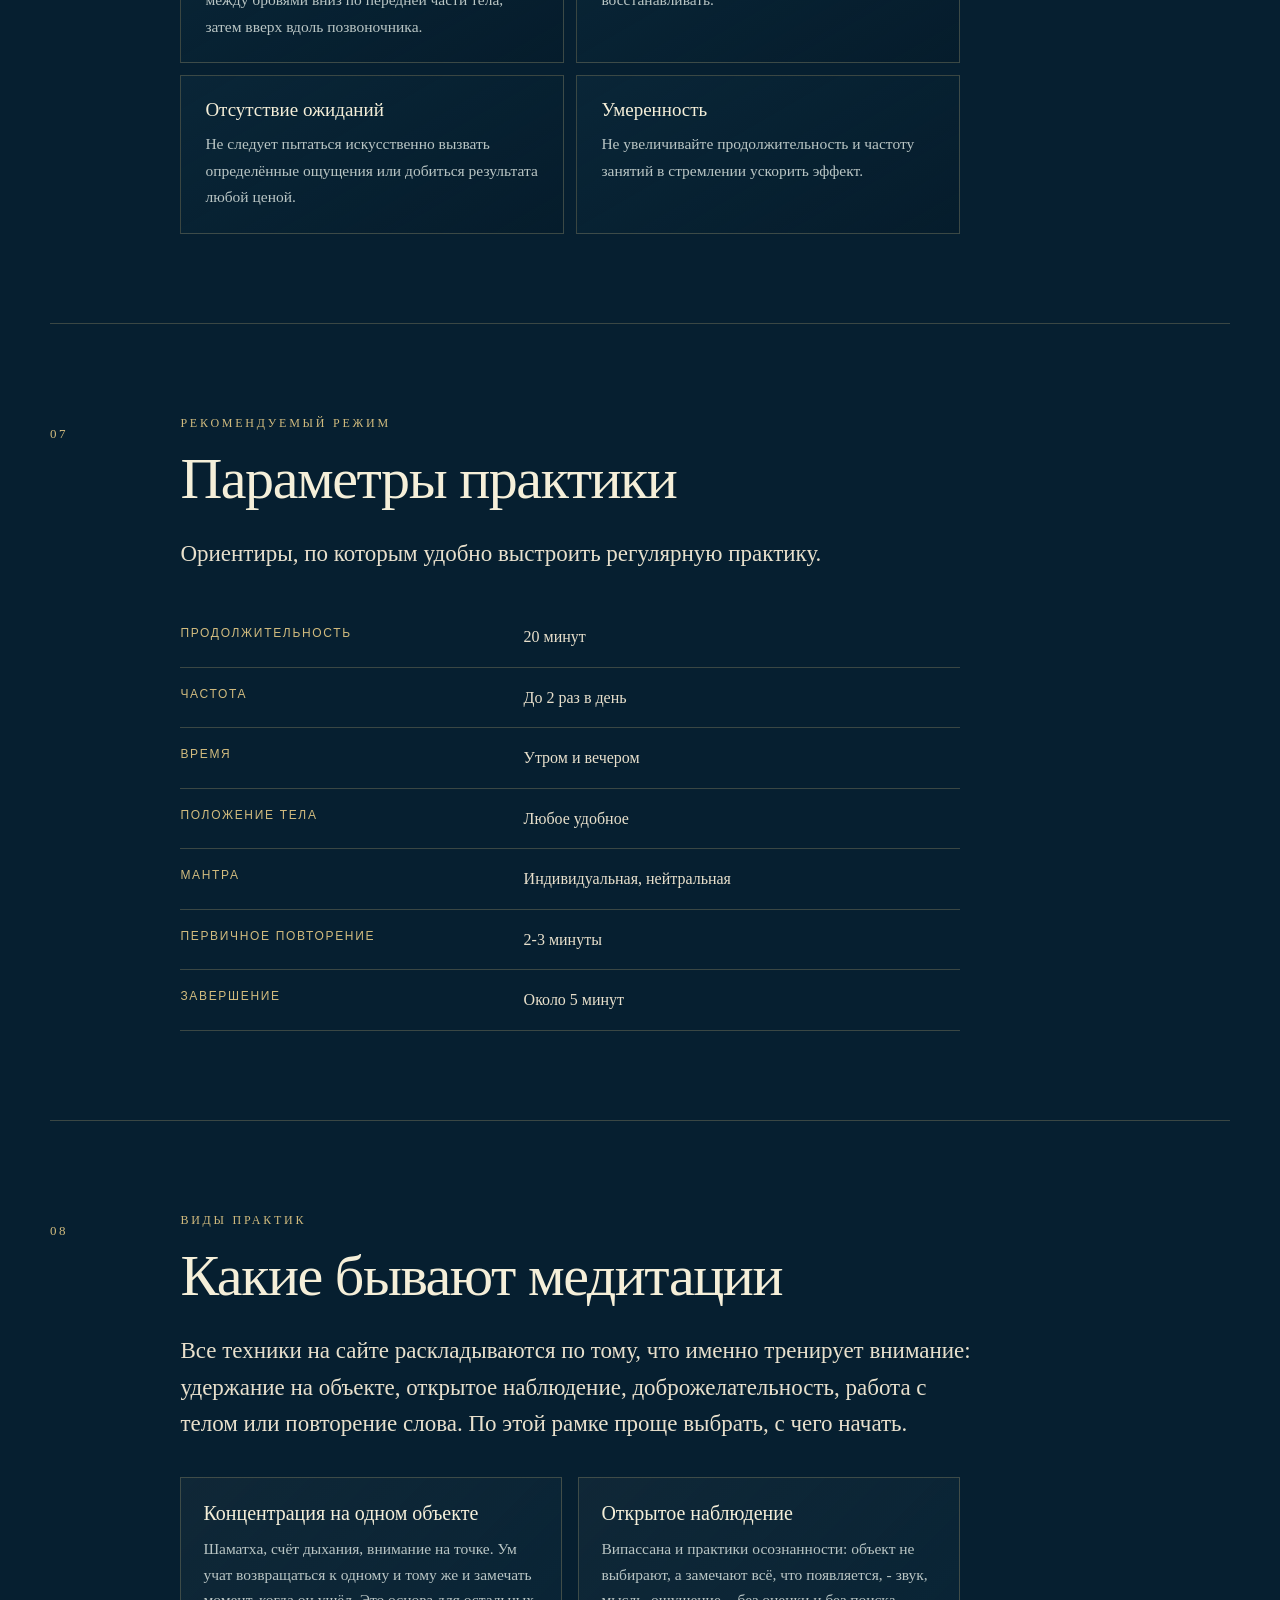
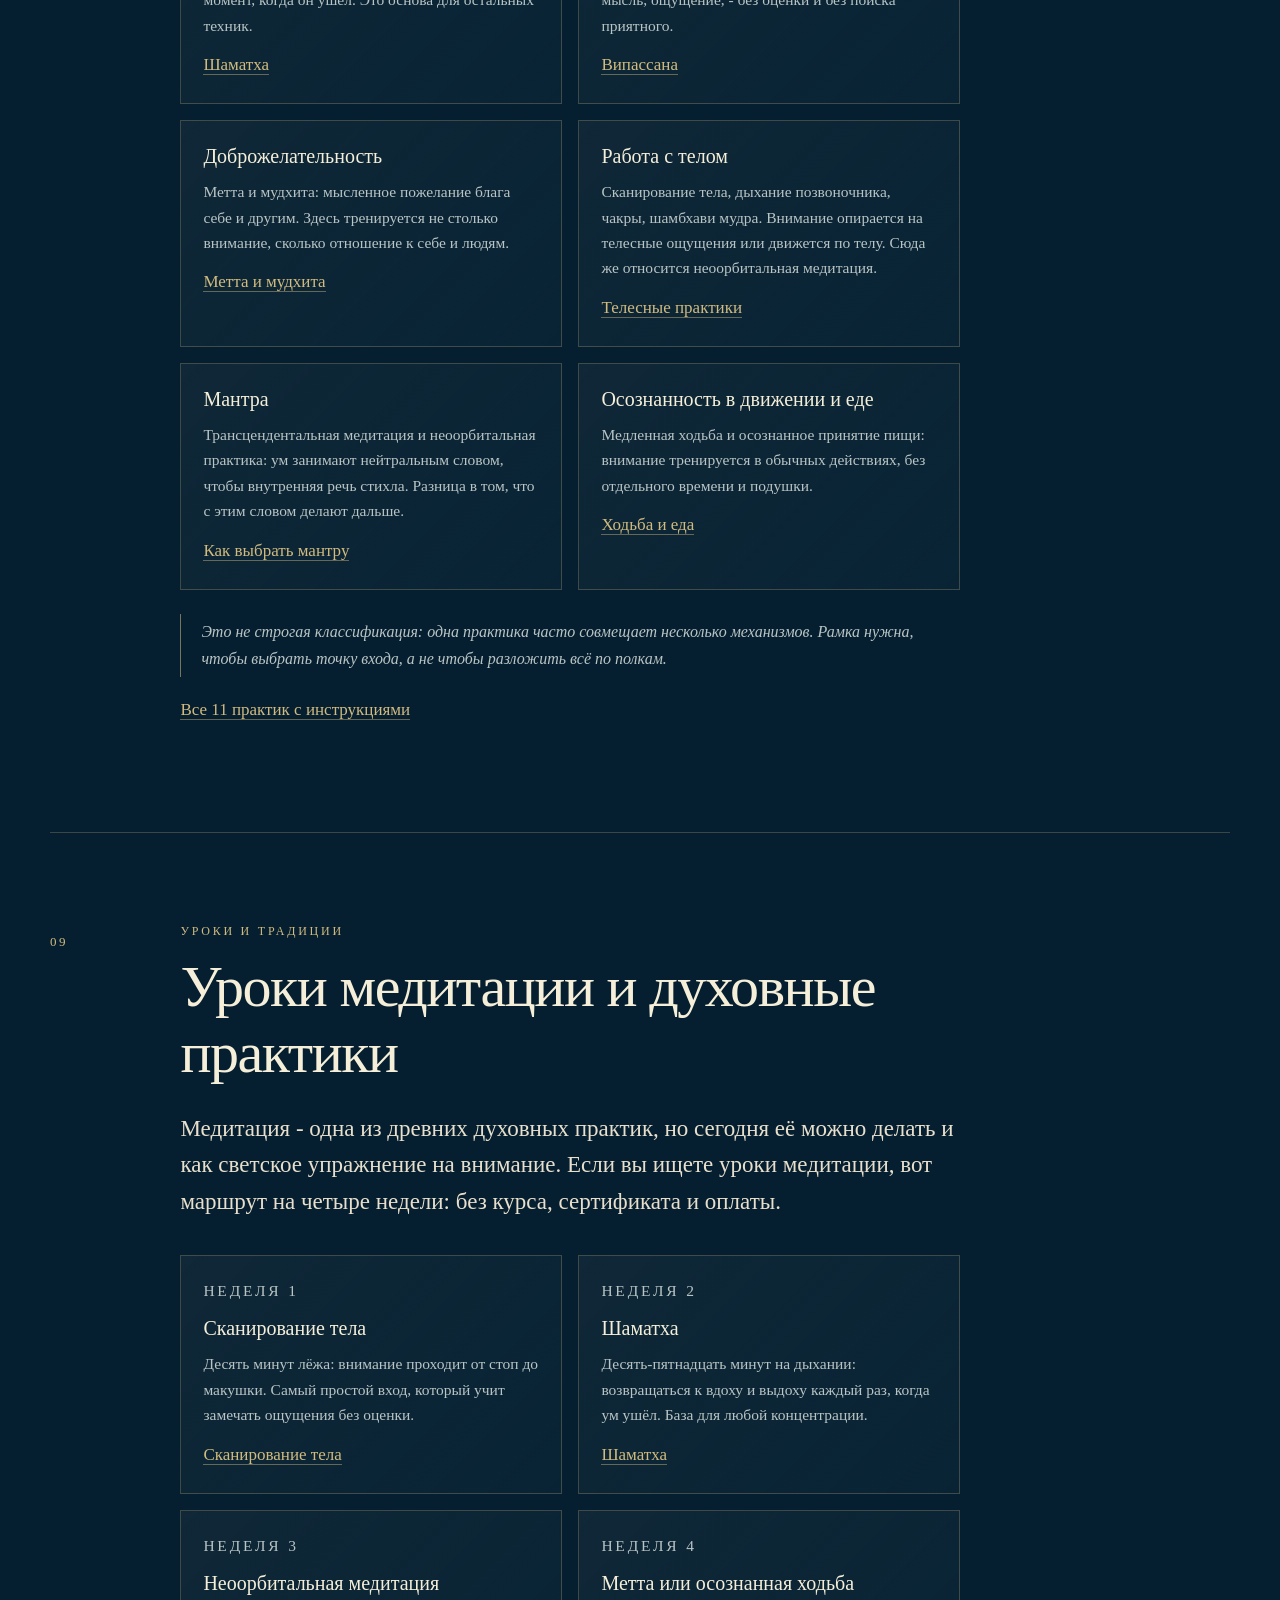
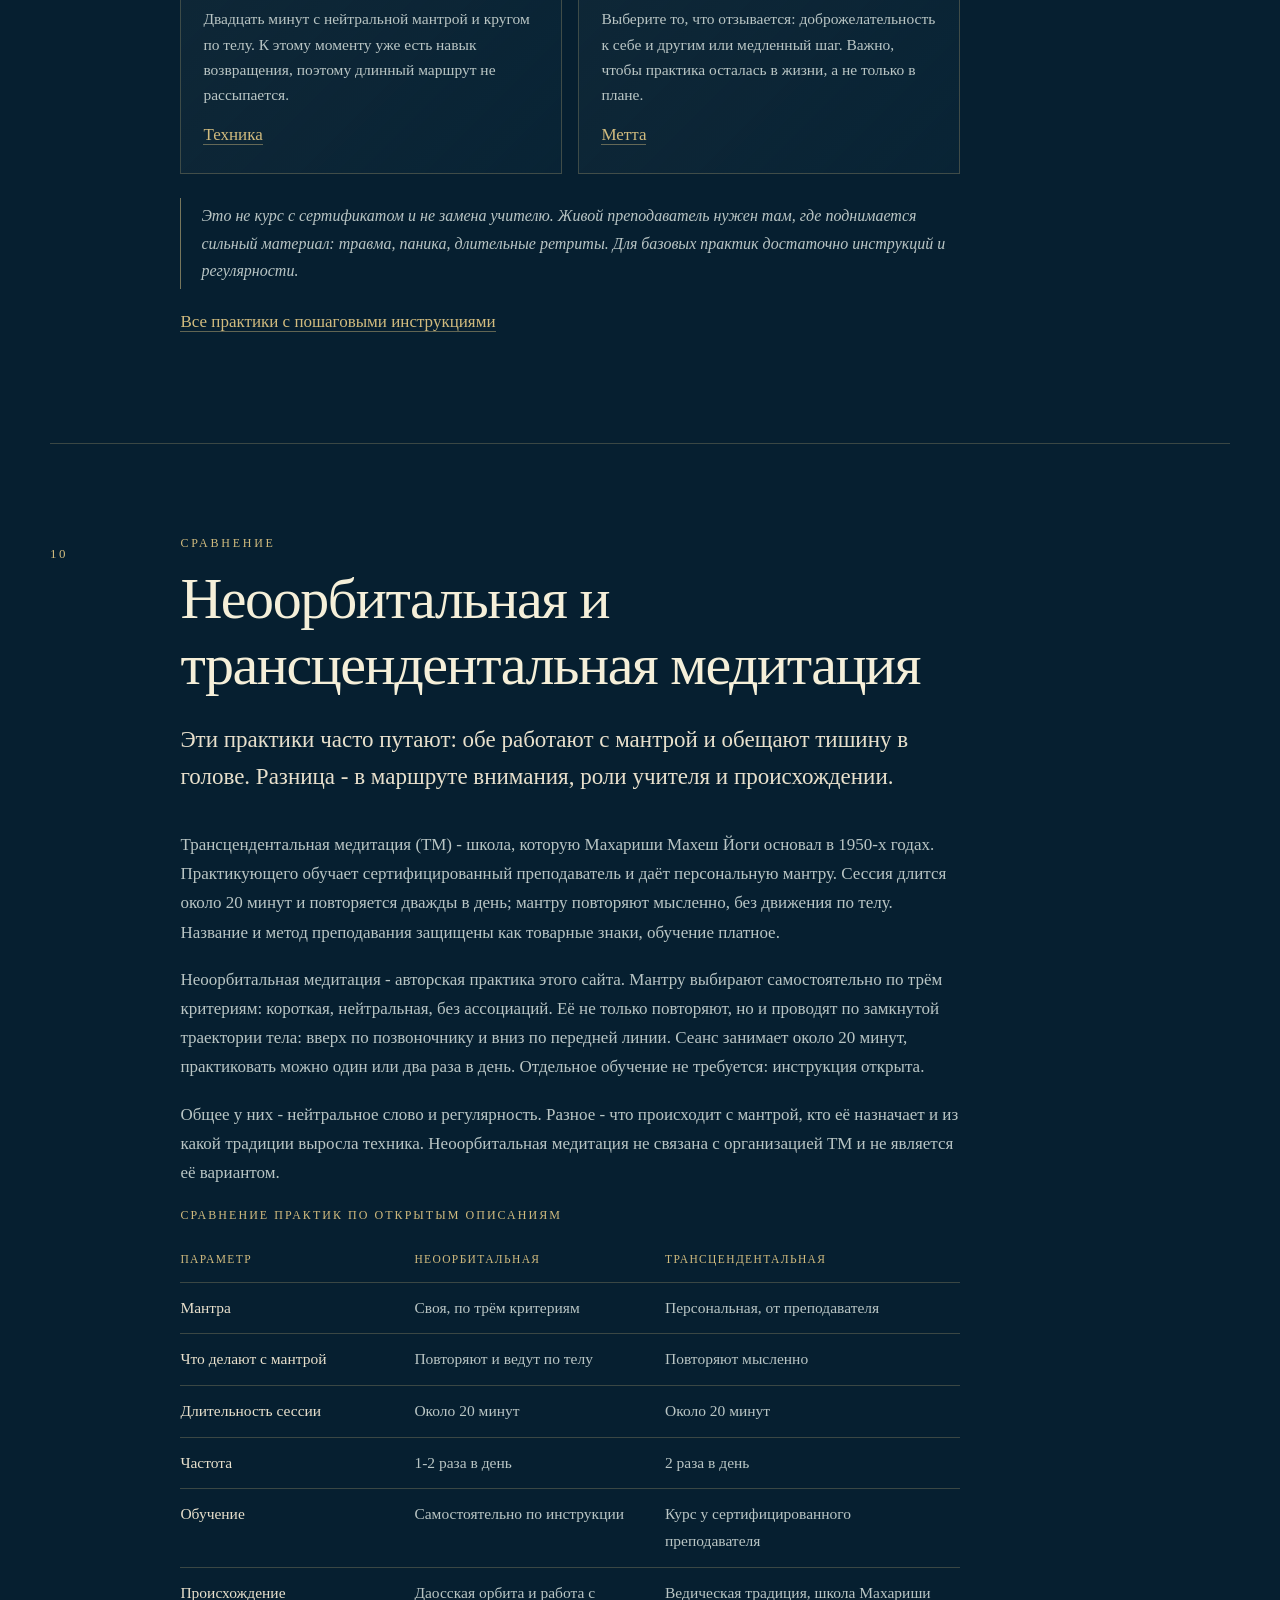
==== commit ebb25b34: "Install Vercel Web Analytics" ====
--- a/index.html
+++ b/index.html
@@ -215,6 +215,10 @@
   }
   </script>
   <!-- seo:end -->
+  <script>
+    window.va = window.va || function () { (window.vaq = window.vaq || []).push(arguments); };
+  </script>
+  <script defer src="/_vercel/insights/script.js"></script>
 </head>
 <body class="page-manual">
   <a class="skip-link" href="#main-content">Перейти к содержимому</a>
